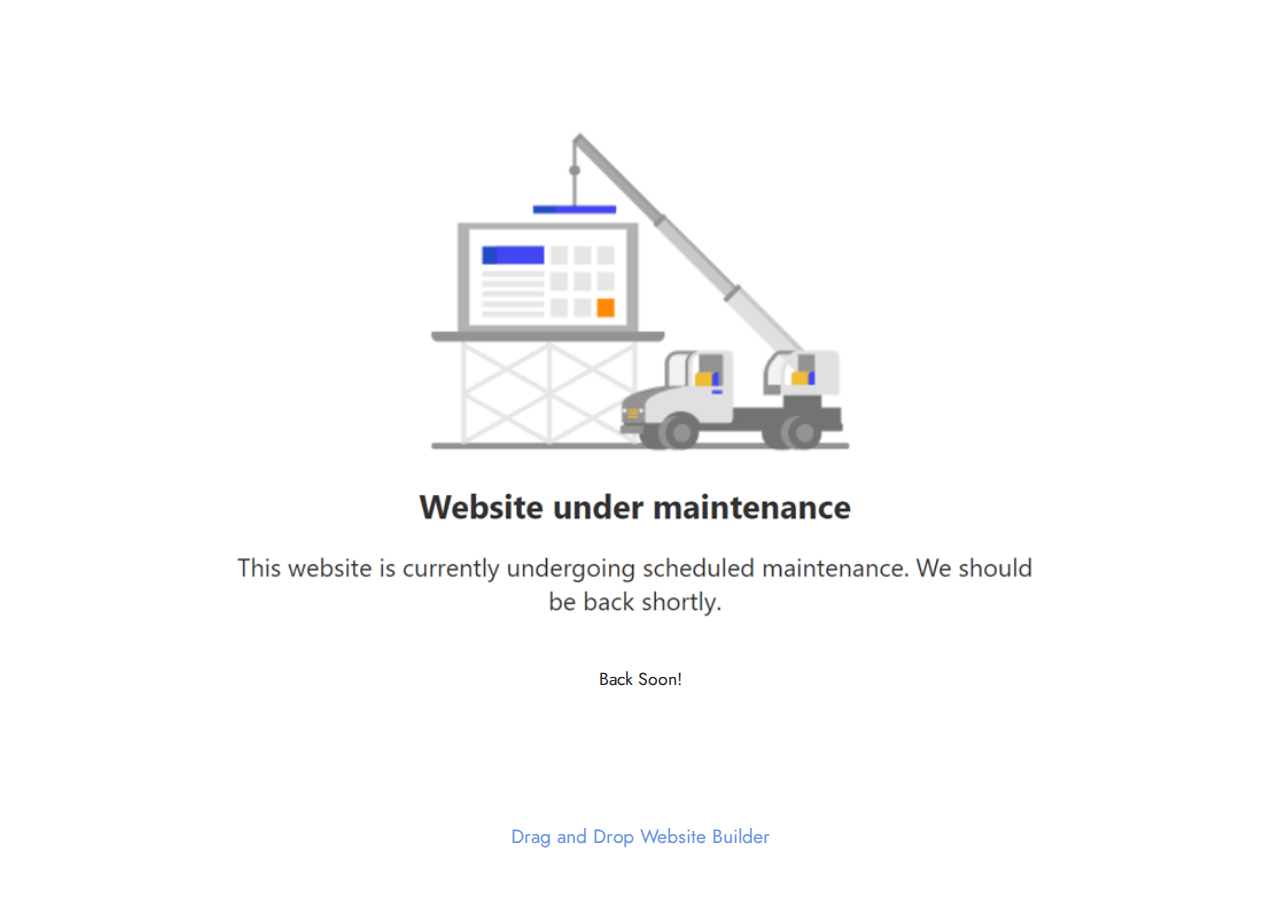
==== index.html @ bbeaf49a "Website Update 20240709" ====
<!DOCTYPE html>
<html  >
<head>
  <!-- Site made with Mobirise Website Builder v5.6.5, https://mobirise.com -->
  <meta charset="UTF-8">
  <meta http-equiv="X-UA-Compatible" content="IE=edge">
  <meta name="generator" content="Mobirise v5.6.5, mobirise.com">
  <meta name="twitter:card" content="summary_large_image"/>
  <meta name="twitter:image:src" content="">
  <meta property="og:image" content="">
  <meta name="twitter:title" content="Home">
  <meta name="viewport" content="width=device-width, initial-scale=1, minimum-scale=1">
  <link rel="shortcut icon" href="assets/images/acm-logo-square-128x128.png" type="image/x-icon">
  <meta name="description" content="">
  
  
  <title>Home</title>
  <link rel="stylesheet" href="assets/bootstrap/css/bootstrap.min.css">
  <link rel="stylesheet" href="assets/bootstrap/css/bootstrap-grid.min.css">
  <link rel="stylesheet" href="assets/bootstrap/css/bootstrap-reboot.min.css">
  <link rel="stylesheet" href="assets/theme/css/style.css">
  <link rel="preload" href="https://fonts.googleapis.com/css?family=Jost:100,200,300,400,500,600,700,800,900,100i,200i,300i,400i,500i,600i,700i,800i,900i&display=swap" as="style" onload="this.onload=null;this.rel='stylesheet'">
  <noscript><link rel="stylesheet" href="https://fonts.googleapis.com/css?family=Jost:100,200,300,400,500,600,700,800,900,100i,200i,300i,400i,500i,600i,700i,800i,900i&display=swap"></noscript>
  <link rel="preload" as="style" href="assets/mobirise/css/mbr-additional.css"><link rel="stylesheet" href="assets/mobirise/css/mbr-additional.css" type="text/css">
  
  
  
  
</head>
<body>
  
  <section data-bs-version="5.1" class="image3 cid-ui2b6jUXSv" id="image3-2q">
    

    

    <div class="container">
        <div class="row justify-content-center">
            <div class="col-12 col-lg-10">
                <div class="image-wrapper">
                    <img src="assets/images/maintenance-page-800x490.png" alt="Under Maintenance">
                    <p class="mbr-description mbr-fonts-style mt-2 align-center display-4">
                        Back Soon!</p>
                </div>
            </div>
        </div>
    </div>
</section><section class="display-7" style="padding: 0;align-items: center;justify-content: center;flex-wrap: wrap;    align-content: center;display: flex;position: relative;height: 4rem;"><a href="https://mobiri.se/" style="flex: 1 1;height: 4rem;position: absolute;width: 100%;z-index: 1;"><img alt="" style="height: 4rem;" src="[data-uri]"></a><p style="margin: 0;text-align: center;" class="display-7">&#8204;</p><a style="z-index:1" href="https://mobirise.com/drag-drop-website-builder.html">Drag and Drop Website Builder</a></section><script src="assets/bootstrap/js/bootstrap.bundle.min.js"></script>  <script src="assets/smoothscroll/smooth-scroll.js"></script>  <script src="assets/ytplayer/index.js"></script>  <script src="assets/theme/js/script.js"></script>  
  
  
</body>
</html>
---- assets/theme/css/style.css ----
@charset "UTF-8";
section {
  background-color: #ffffff;
}

body {
  font-style: normal;
  line-height: 1.5;
  font-weight: 400;
  color: #232323;
  position: relative;
}

button {
  background-color: transparent;
  border-color: transparent;
}

section,
.container,
.container-fluid {
  position: relative;
  word-wrap: break-word;
}

a.mbr-iconfont:hover {
  text-decoration: none;
}

.article .lead p,
.article .lead ul,
.article .lead ol,
.article .lead pre,
.article .lead blockquote {
  margin-bottom: 0;
}

a {
  font-style: normal;
  font-weight: 400;
  cursor: pointer;
}
a, a:hover {
  text-decoration: none;
}

.mbr-section-title {
  font-style: normal;
  line-height: 1.3;
}

.mbr-section-subtitle {
  line-height: 1.3;
}

.mbr-text {
  font-style: normal;
  line-height: 1.7;
}

h1,
h2,
h3,
h4,
h5,
h6,
.display-1,
.display-2,
.display-4,
.display-5,
.display-7,
span,
p,
a {
  line-height: 1;
  word-break: break-word;
  word-wrap: break-word;
  font-weight: 400;
}

b,
strong {
  font-weight: bold;
}

input:-webkit-autofill, input:-webkit-autofill:hover, input:-webkit-autofill:focus, input:-webkit-autofill:active {
  transition-delay: 9999s;
  -webkit-transition-property: background-color, color;
  transition-property: background-color, color;
}

textarea[type=hidden] {
  display: none;
}

section {
  background-position: 50% 50%;
  background-repeat: no-repeat;
  background-size: cover;
}
section .mbr-background-video,
section .mbr-background-video-preview {
  position: absolute;
  bottom: 0;
  left: 0;
  right: 0;
  top: 0;
}

.hidden {
  visibility: hidden;
}

.mbr-z-index20 {
  z-index: 20;
}

/*! Base colors */
.mbr-white {
  color: #ffffff;
}

.mbr-black {
  color: #111111;
}

.mbr-bg-white {
  background-color: #ffffff;
}

.mbr-bg-black {
  background-color: #000000;
}

/*! Text-aligns */
.align-left {
  text-align: left;
}

.align-center {
  text-align: center;
}

.align-right {
  text-align: right;
}

/*! Font-weight  */
.mbr-light {
  font-weight: 300;
}

.mbr-regular {
  font-weight: 400;
}

.mbr-semibold {
  font-weight: 500;
}

.mbr-bold {
  font-weight: 700;
}

/*! Media  */
.media-content {
  flex-basis: 100%;
}

.media-container-row {
  display: flex;
  flex-direction: row;
  flex-wrap: wrap;
  justify-content: center;
  align-content: center;
  align-items: start;
}
.media-container-row .media-size-item {
  width: 400px;
}

.media-container-column {
  display: flex;
  flex-direction: column;
  flex-wrap: wrap;
  justify-content: center;
  align-content: center;
  align-items: stretch;
}
.media-container-column > * {
  width: 100%;
}

@media (min-width: 992px) {
  .media-container-row {
    flex-wrap: nowrap;
  }
}
figure {
  margin-bottom: 0;
  overflow: hidden;
}

figure[mbr-media-size] {
  transition: width 0.1s;
}

img,
iframe {
  display: block;
  width: 100%;
}

.card {
  background-color: transparent;
  border: none;
}

.card-box {
  width: 100%;
}

.card-img {
  text-align: center;
  flex-shrink: 0;
  -webkit-flex-shrink: 0;
}

.media {
  max-width: 100%;
  margin: 0 auto;
}

.mbr-figure {
  align-self: center;
}

.media-container > div {
  max-width: 100%;
}

.mbr-figure img,
.card-img img {
  width: 100%;
}

@media (max-width: 991px) {
  .media-size-item {
    width: auto !important;
  }

  .media {
    width: auto;
  }

  .mbr-figure {
    width: 100% !important;
  }
}
/*! Buttons */
.mbr-section-btn {
  margin-left: -0.6rem;
  margin-right: -0.6rem;
  font-size: 0;
}

.btn {
  font-weight: 600;
  border-width: 1px;
  font-style: normal;
  margin: 0.6rem 0.6rem;
  white-space: normal;
  transition: all 0.2s ease-in-out;
  display: inline-flex;
  align-items: center;
  justify-content: center;
  word-break: break-word;
}

.btn-sm {
  font-weight: 600;
  letter-spacing: 0px;
  transition: all 0.3s ease-in-out;
}

.btn-md {
  font-weight: 600;
  letter-spacing: 0px;
  transition: all 0.3s ease-in-out;
}

.btn-lg {
  font-weight: 600;
  letter-spacing: 0px;
  transition: all 0.3s ease-in-out;
}

.btn-form {
  margin: 0;
}
.btn-form:hover {
  cursor: pointer;
}

nav .mbr-section-btn {
  margin-left: 0rem;
  margin-right: 0rem;
}

/*! Btn icon margin */
.btn .mbr-iconfont,
.btn.btn-sm .mbr-iconfont {
  order: 1;
  cursor: pointer;
  margin-left: 0.5rem;
  vertical-align: sub;
}

.btn.btn-md .mbr-iconfont,
.btn.btn-md .mbr-iconfont {
  margin-left: 0.8rem;
}

.mbr-regular {
  font-weight: 400;
}

.mbr-semibold {
  font-weight: 500;
}

.mbr-bold {
  font-weight: 700;
}

[type=submit] {
  -webkit-appearance: none;
}

/*! Full-screen */
.mbr-fullscreen .mbr-overlay {
  min-height: 100vh;
}

.mbr-fullscreen {
  display: flex;
  display: -moz-flex;
  display: -ms-flex;
  display: -o-flex;
  align-items: center;
  min-height: 100vh;
  padding-top: 3rem;
  padding-bottom: 3rem;
}

/*! Map */
.map {
  height: 25rem;
  position: relative;
}
.map iframe {
  width: 100%;
  height: 100%;
}

/*! Scroll to top arrow */
.mbr-arrow-up {
  bottom: 25px;
  right: 90px;
  position: fixed;
  text-align: right;
  z-index: 5000;
  color: #ffffff;
  font-size: 22px;
}

.mbr-arrow-up a {
  background: rgba(0, 0, 0, 0.2);
  border-radius: 50%;
  color: #fff;
  display: inline-block;
  height: 60px;
  width: 60px;
  border: 2px solid #fff;
  outline-style: none !important;
  position: relative;
  text-decoration: none;
  transition: all 0.3s ease-in-out;
  cursor: pointer;
  text-align: center;
}
.mbr-arrow-up a:hover {
  background-color: rgba(0, 0, 0, 0.4);
}
.mbr-arrow-up a i {
  line-height: 60px;
}

.mbr-arrow-up-icon {
  display: block;
  color: #fff;
}

.mbr-arrow-up-icon::before {
  content: "›";
  display: inline-block;
  font-family: serif;
  font-size: 22px;
  line-height: 1;
  font-style: normal;
  position: relative;
  top: 6px;
  left: -4px;
  transform: rotate(-90deg);
}

/*! Arrow Down */
.mbr-arrow {
  position: absolute;
  bottom: 45px;
  left: 50%;
  width: 60px;
  height: 60px;
  cursor: pointer;
  background-color: rgba(80, 80, 80, 0.5);
  border-radius: 50%;
  transform: translateX(-50%);
}
@media (max-width: 767px) {
  .mbr-arrow {
    display: none;
  }
}
.mbr-arrow > a {
  display: inline-block;
  text-decoration: none;
  outline-style: none;
  -webkit-animation: arrowdown 1.7s ease-in-out infinite;
          animation: arrowdown 1.7s ease-in-out infinite;
  color: #ffffff;
}
.mbr-arrow > a > i {
  position: absolute;
  top: -2px;
  left: 15px;
  font-size: 2rem;
}

#scrollToTop a i::before {
  content: "";
  position: absolute;
  display: block;
  border-bottom: 2.5px solid #fff;
  border-left: 2.5px solid #fff;
  width: 27.8%;
  height: 27.8%;
  left: 50%;
  top: 51%;
  transform: translateY(-30%) translateX(-50%) rotate(135deg);
}

@keyframes arrowdown {
  0% {
    transform: translateY(0px);
  }
  50% {
    transform: translateY(-5px);
  }
  100% {
    transform: translateY(0px);
  }
}
@-webkit-keyframes arrowdown {
  0% {
    transform: translateY(0px);
  }
  50% {
    transform: translateY(-5px);
  }
  100% {
    transform: translateY(0px);
  }
}
@media (max-width: 500px) {
  .mbr-arrow-up {
    left: 0;
    right: 0;
    text-align: center;
  }
}
/*Gradients animation*/
@keyframes gradient-animation {
  from {
    background-position: 0% 100%;
    -webkit-animation-timing-function: ease-in-out;
            animation-timing-function: ease-in-out;
  }
  to {
    background-position: 100% 0%;
    -webkit-animation-timing-function: ease-in-out;
            animation-timing-function: ease-in-out;
  }
}
@-webkit-keyframes gradient-animation {
  from {
    background-position: 0% 100%;
    -webkit-animation-timing-function: ease-in-out;
            animation-timing-function: ease-in-out;
  }
  to {
    background-position: 100% 0%;
    -webkit-animation-timing-function: ease-in-out;
            animation-timing-function: ease-in-out;
  }
}
.bg-gradient {
  background-size: 200% 200%;
  animation: gradient-animation 5s infinite alternate;
  -webkit-animation: gradient-animation 5s infinite alternate;
}

.menu .navbar-brand {
  display: -webkit-flex;
}
.menu .navbar-brand span {
  display: flex;
  display: -webkit-flex;
}
.menu .navbar-brand .navbar-caption-wrap {
  display: -webkit-flex;
}
.menu .navbar-brand .navbar-logo img {
  display: -webkit-flex;
  width: auto;
}
@media (min-width: 768px) and (max-width: 991px) {
  .menu .navbar-toggleable-sm .navbar-nav {
    display: -ms-flexbox;
  }
}
@media (max-width: 991px) {
  .menu .navbar-collapse {
    max-height: 93.5vh;
  }
  .menu .navbar-collapse.show {
    overflow: auto;
  }
}
@media (min-width: 992px) {
  .menu .navbar-nav.nav-dropdown {
    display: -webkit-flex;
  }
  .menu .navbar-toggleable-sm .navbar-collapse {
    display: -webkit-flex !important;
  }
  .menu .collapsed .navbar-collapse {
    max-height: 93.5vh;
  }
  .menu .collapsed .navbar-collapse.show {
    overflow: auto;
  }
}
@media (max-width: 767px) {
  .menu .navbar-collapse {
    max-height: 80vh;
  }
}

.nav-link .mbr-iconfont {
  margin-right: 0.5rem;
}

.navbar {
  display: -webkit-flex;
  -webkit-flex-wrap: wrap;
  -webkit-align-items: center;
  -webkit-justify-content: space-between;
}

.navbar-collapse {
  -webkit-flex-basis: 100%;
  -webkit-flex-grow: 1;
  -webkit-align-items: center;
}

.nav-dropdown .link {
  padding: 0.667em 1.667em !important;
  margin: 0 !important;
}

.nav {
  display: -webkit-flex;
  -webkit-flex-wrap: wrap;
}

.row {
  display: -webkit-flex;
  -webkit-flex-wrap: wrap;
}

.justify-content-center {
  -webkit-justify-content: center;
}

.form-inline {
  display: -webkit-flex;
}

.card-wrapper {
  -webkit-flex: 1;
}

.carousel-control {
  z-index: 10;
  display: -webkit-flex;
}

.carousel-controls {
  display: -webkit-flex;
}

.media {
  display: -webkit-flex;
}

.form-group:focus {
  outline: none;
}

.jq-selectbox__select {
  padding: 7px 0;
  position: relative;
}

.jq-selectbox__dropdown {
  overflow: hidden;
  border-radius: 10px;
  position: absolute;
  top: 100%;
  left: 0 !important;
  width: 100% !important;
}

.jq-selectbox__trigger-arrow {
  right: 0;
  transform: translateY(-50%);
}

.jq-selectbox li {
  padding: 1.07em 0.5em;
}

input[type=range] {
  padding-left: 0 !important;
  padding-right: 0 !important;
}

.modal-dialog,
.modal-content {
  height: 100%;
}

.modal-dialog .carousel-inner {
  height: calc(100vh - 1.75rem);
}
@media (max-width: 575px) {
  .modal-dialog .carousel-inner {
    height: calc(100vh - 1rem);
  }
}

.carousel-item {
  text-align: center;
}

.carousel-item img {
  margin: auto;
}

.navbar-toggler {
  align-self: flex-start;
  padding: 0.25rem 0.75rem;
  font-size: 1.25rem;
  line-height: 1;
  background: transparent;
  border: 1px solid transparent;
  border-radius: 0.25rem;
}

.navbar-toggler:focus,
.navbar-toggler:hover {
  text-decoration: none;
  box-shadow: none;
}

.navbar-toggler-icon {
  display: inline-block;
  width: 1.5em;
  height: 1.5em;
  vertical-align: middle;
  content: "";
  background: no-repeat center center;
  background-size: 100% 100%;
}

.navbar-toggler-left {
  position: absolute;
  left: 1rem;
}

.navbar-toggler-right {
  position: absolute;
  right: 1rem;
}

.card-img {
  width: auto;
}

.menu .navbar.collapsed:not(.beta-menu) {
  flex-direction: column;
}

.carousel-item.active,
.carousel-item-next,
.carousel-item-prev {
  display: flex;
}

.note-air-layout .dropup .dropdown-menu,
.note-air-layout .navbar-fixed-bottom .dropdown .dropdown-menu {
  bottom: initial !important;
}

html,
body {
  height: auto;
  min-height: 100vh;
}

.dropup .dropdown-toggle::after {
  display: none;
}

.form-asterisk {
  font-family: initial;
  position: absolute;
  top: -2px;
  font-weight: normal;
}

.form-control-label {
  position: relative;
  cursor: pointer;
  margin-bottom: 0.357em;
  padding: 0;
}

.alert {
  color: #ffffff;
  border-radius: 0;
  border: 0;
  font-size: 1.1rem;
  line-height: 1.5;
  margin-bottom: 1.875rem;
  padding: 1.25rem;
  position: relative;
  text-align: center;
}
.alert.alert-form::after {
  background-color: inherit;
  bottom: -7px;
  content: "";
  display: block;
  height: 14px;
  left: 50%;
  margin-left: -7px;
  position: absolute;
  transform: rotate(45deg);
  width: 14px;
}

.form-control {
  background-color: #ffffff;
  background-clip: border-box;
  color: #232323;
  line-height: 1rem !important;
  height: auto;
  padding: 0.6rem 1.2rem;
  transition: border-color 0.25s ease 0s;
  border: 1px solid transparent !important;
  border-radius: 4px;
  box-shadow: rgba(0, 0, 0, 0.07) 0px 1px 1px 0px, rgba(0, 0, 0, 0.07) 0px 1px 3px 0px, rgba(0, 0, 0, 0.03) 0px 0px 0px 1px;
}
.form-active .form-control:invalid {
  border-color: red;
}

form .row {
  margin-left: -0.6rem;
  margin-right: -0.6rem;
}
form .row [class*=col] {
  padding-left: 0.6rem;
  padding-right: 0.6rem;
}

form .mbr-section-btn {
  margin: 0;
  padding-left: 0.6rem;
  padding-right: 0.6rem;
}

form .btn {
  display: flex;
  padding: 0.6rem 1.2rem;
  margin: 0;
}

form .form-check-input {
  margin-top: 0.5;
}

textarea.form-control {
  line-height: 1.5rem !important;
}

.form-group {
  margin-bottom: 1.2rem;
}

.form-control,
form .btn {
  min-height: 48px;
}

.gdpr-block label span.textGDPR input[name=gdpr] {
  top: 7px;
}

.form-control:focus {
  box-shadow: none;
}

:focus {
  outline: none;
}

.mbr-overlay {
  background-color: #000;
  bottom: 0;
  left: 0;
  opacity: 0.5;
  position: absolute;
  right: 0;
  top: 0;
  z-index: 0;
  pointer-events: none;
}

blockquote {
  font-style: italic;
  padding: 3rem;
  font-size: 1.09rem;
  position: relative;
  border-left: 3px solid;
}

ul,
ol,
pre,
blockquote {
  margin-bottom: 2.3125rem;
}

.mt-4 {
  margin-top: 2rem !important;
}

.mb-4 {
  margin-bottom: 2rem !important;
}

@media (min-width: 992px) {
  .container {
    padding-left: 16px;
    padding-right: 16px;
  }

  .row {
    margin-left: -16px;
    margin-right: -16px;
  }
  .row > [class*=col] {
    padding-left: 16px;
    padding-right: 16px;
  }
}
@media (min-width: 768px) {
  .container-fluid {
    padding-left: 32px;
    padding-right: 32px;
  }
}
@media (min-width: 768px) and (max-width: 991px) {
  .mbr-container {
    padding-left: 32px;
    padding-right: 32px;
  }
}
@media (max-width: 767px) {
  .mbr-container {
    padding-left: 16px;
    padding-right: 16px;
  }
}
.card-wrapper,
.item-wrapper {
  overflow: hidden;
}

.app-video-wrapper > img {
  opacity: 1;
}

.item {
  position: relative;
}

.dropdown-menu .dropdown-menu {
  left: 100%;
}

.dropdown-item + .dropdown-menu {
  display: none;
}

.dropdown-item:hover + .dropdown-menu,
.dropdown-menu:hover {
  display: block;
}

@media (min-aspect-ratio: 16/9) {
  .mbr-video-foreground {
    height: 300% !important;
    top: -100% !important;
  }
}
@media (max-aspect-ratio: 16/9) {
  .mbr-video-foreground {
    width: 300% !important;
    left: -100% !important;
  }
}.engine {
	position: absolute;
	text-indent: -2400px;
	text-align: center;
	padding: 0;
	top: 0;
	left: -2400px;
}
---- assets/mobirise/css/mbr-additional.css ----
.btn {
  border-width: 2px;
}
body {
  font-family: Jost;
}
.display-1 {
  font-family: 'Jost', sans-serif;
  font-size: 4.6rem;
  line-height: 1.1;
}
.display-1 > .mbr-iconfont {
  font-size: 5.75rem;
}
.display-2 {
  font-family: 'Jost', sans-serif;
  font-size: 3rem;
  line-height: 1.1;
}
.display-2 > .mbr-iconfont {
  font-size: 3.75rem;
}
.display-4 {
  font-family: 'Jost', sans-serif;
  font-size: 1.1rem;
  line-height: 1.5;
}
.display-4 > .mbr-iconfont {
  font-size: 1.375rem;
}
.display-5 {
  font-family: 'Jost', sans-serif;
  font-size: 2.2rem;
  line-height: 1.5;
}
.display-5 > .mbr-iconfont {
  font-size: 2.75rem;
}
.display-7 {
  font-family: 'Jost', sans-serif;
  font-size: 1.2rem;
  line-height: 1.5;
}
.display-7 > .mbr-iconfont {
  font-size: 1.5rem;
}
/* ---- Fluid typography for mobile devices ---- */
/* 1.4 - font scale ratio ( bootstrap == 1.42857 ) */
/* 100vw - current viewport width */
/* (48 - 20)  48 == 48rem == 768px, 20 == 20rem == 320px(minimal supported viewport) */
/* 0.65 - min scale variable, may vary */
@media (max-width: 992px) {
  .display-1 {
    font-size: 3.68rem;
  }
}
@media (max-width: 768px) {
  .display-1 {
    font-size: 3.22rem;
    font-size: calc( 2.26rem + (4.6 - 2.26) * ((100vw - 20rem) / (48 - 20)));
    line-height: calc( 1.1 * (2.26rem + (4.6 - 2.26) * ((100vw - 20rem) / (48 - 20))));
  }
  .display-2 {
    font-size: 2.4rem;
    font-size: calc( 1.7rem + (3 - 1.7) * ((100vw - 20rem) / (48 - 20)));
    line-height: calc( 1.3 * (1.7rem + (3 - 1.7) * ((100vw - 20rem) / (48 - 20))));
  }
  .display-4 {
    font-size: 0.88rem;
    font-size: calc( 1.0350000000000001rem + (1.1 - 1.0350000000000001) * ((100vw - 20rem) / (48 - 20)));
    line-height: calc( 1.4 * (1.0350000000000001rem + (1.1 - 1.0350000000000001) * ((100vw - 20rem) / (48 - 20))));
  }
  .display-5 {
    font-size: 1.76rem;
    font-size: calc( 1.42rem + (2.2 - 1.42) * ((100vw - 20rem) / (48 - 20)));
    line-height: calc( 1.4 * (1.42rem + (2.2 - 1.42) * ((100vw - 20rem) / (48 - 20))));
  }
  .display-7 {
    font-size: 0.96rem;
    font-size: calc( 1.07rem + (1.2 - 1.07) * ((100vw - 20rem) / (48 - 20)));
    line-height: calc( 1.4 * (1.07rem + (1.2 - 1.07) * ((100vw - 20rem) / (48 - 20))));
  }
}
/* Buttons */
.btn {
  padding: 0.6rem 1.2rem;
  border-radius: 4px;
}
.btn-sm {
  padding: 0.6rem 1.2rem;
  border-radius: 4px;
}
.btn-md {
  padding: 0.6rem 1.2rem;
  border-radius: 4px;
}
.btn-lg {
  padding: 1rem 2.6rem;
  border-radius: 4px;
}
.bg-primary {
  background-color: #6592e6 !important;
}
.bg-success {
  background-color: #40b0bf !important;
}
.bg-info {
  background-color: #47b5ed !important;
}
.bg-warning {
  background-color: #ffe161 !important;
}
.bg-danger {
  background-color: #ff9966 !important;
}
.btn-primary,
.btn-primary:active {
  background-color: #6592e6 !important;
  border-color: #6592e6 !important;
  color: #ffffff !important;
  box-shadow: 0 2px 2px 0 rgba(0, 0, 0, 0.2);
}
.btn-primary:hover,
.btn-primary:focus,
.btn-primary.focus,
.btn-primary.active {
  color: #ffffff !important;
  background-color: #2260d2 !important;
  border-color: #2260d2 !important;
  box-shadow: 0 2px 5px 0 rgba(0, 0, 0, 0.2);
}
.btn-primary.disabled,
.btn-primary:disabled {
  color: #ffffff !important;
  background-color: #2260d2 !important;
  border-color: #2260d2 !important;
}
.btn-secondary,
.btn-secondary:active {
  background-color: #ff6666 !important;
  border-color: #ff6666 !important;
  color: #ffffff !important;
  box-shadow: 0 2px 2px 0 rgba(0, 0, 0, 0.2);
}
.btn-secondary:hover,
.btn-secondary:focus,
.btn-secondary.focus,
.btn-secondary.active {
  color: #ffffff !important;
  background-color: #ff0f0f !important;
  border-color: #ff0f0f !important;
  box-shadow: 0 2px 5px 0 rgba(0, 0, 0, 0.2);
}
.btn-secondary.disabled,
.btn-secondary:disabled {
  color: #ffffff !important;
  background-color: #ff0f0f !important;
  border-color: #ff0f0f !important;
}
.btn-info,
.btn-info:active {
  background-color: #47b5ed !important;
  border-color: #47b5ed !important;
  color: #ffffff !important;
  box-shadow: 0 2px 2px 0 rgba(0, 0, 0, 0.2);
}
.btn-info:hover,
.btn-info:focus,
.btn-info.focus,
.btn-info.active {
  color: #ffffff !important;
  background-color: #148cca !important;
  border-color: #148cca !important;
  box-shadow: 0 2px 5px 0 rgba(0, 0, 0, 0.2);
}
.btn-info.disabled,
.btn-info:disabled {
  color: #ffffff !important;
  background-color: #148cca !important;
  border-color: #148cca !important;
}
.btn-success,
.btn-success:active {
  background-color: #40b0bf !important;
  border-color: #40b0bf !important;
  color: #ffffff !important;
  box-shadow: 0 2px 2px 0 rgba(0, 0, 0, 0.2);
}
.btn-success:hover,
.btn-success:focus,
.btn-success.focus,
.btn-success.active {
  color: #ffffff !important;
  background-color: #2a747e !important;
  border-color: #2a747e !important;
  box-shadow: 0 2px 5px 0 rgba(0, 0, 0, 0.2);
}
.btn-success.disabled,
.btn-success:disabled {
  color: #ffffff !important;
  background-color: #2a747e !important;
  border-color: #2a747e !important;
}
.btn-warning,
.btn-warning:active {
  background-color: #ffe161 !important;
  border-color: #ffe161 !important;
  color: #614f00 !important;
  box-shadow: 0 2px 2px 0 rgba(0, 0, 0, 0.2);
}
.btn-warning:hover,
.btn-warning:focus,
.btn-warning.focus,
.btn-warning.active {
  color: #0a0800 !important;
  background-color: #ffd10a !important;
  border-color: #ffd10a !important;
  box-shadow: 0 2px 5px 0 rgba(0, 0, 0, 0.2);
}
.btn-warning.disabled,
.btn-warning:disabled {
  color: #614f00 !important;
  background-color: #ffd10a !important;
  border-color: #ffd10a !important;
}
.btn-danger,
.btn-danger:active {
  background-color: #ff9966 !important;
  border-color: #ff9966 !important;
  color: #ffffff !important;
  box-shadow: 0 2px 2px 0 rgba(0, 0, 0, 0.2);
}
.btn-danger:hover,
.btn-danger:focus,
.btn-danger.focus,
.btn-danger.active {
  color: #ffffff !important;
  background-color: #ff5f0f !important;
  border-color: #ff5f0f !important;
  box-shadow: 0 2px 5px 0 rgba(0, 0, 0, 0.2);
}
.btn-danger.disabled,
.btn-danger:disabled {
  color: #ffffff !important;
  background-color: #ff5f0f !important;
  border-color: #ff5f0f !important;
}
.btn-white,
.btn-white:active {
  background-color: #fafafa !important;
  border-color: #fafafa !important;
  color: #7a7a7a !important;
  box-shadow: 0 2px 2px 0 rgba(0, 0, 0, 0.2);
}
.btn-white:hover,
.btn-white:focus,
.btn-white.focus,
.btn-white.active {
  color: #4f4f4f !important;
  background-color: #cfcfcf !important;
  border-color: #cfcfcf !important;
  box-shadow: 0 2px 5px 0 rgba(0, 0, 0, 0.2);
}
.btn-white.disabled,
.btn-white:disabled {
  color: #7a7a7a !important;
  background-color: #cfcfcf !important;
  border-color: #cfcfcf !important;
}
.btn-black,
.btn-black:active {
  background-color: #232323 !important;
  border-color: #232323 !important;
  color: #ffffff !important;
  box-shadow: 0 2px 2px 0 rgba(0, 0, 0, 0.2);
}
.btn-black:hover,
.btn-black:focus,
.btn-black.focus,
.btn-black.active {
  color: #ffffff !important;
  background-color: #000000 !important;
  border-color: #000000 !important;
  box-shadow: 0 2px 5px 0 rgba(0, 0, 0, 0.2);
}
.btn-black.disabled,
.btn-black:disabled {
  color: #ffffff !important;
  background-color: #000000 !important;
  border-color: #000000 !important;
}
.btn-primary-outline,
.btn-primary-outline:active {
  background-color: transparent !important;
  border-color: #6592e6;
  color: #6592e6;
}
.btn-primary-outline:hover,
.btn-primary-outline:focus,
.btn-primary-outline.focus,
.btn-primary-outline.active {
  color: #2260d2 !important;
  background-color: transparent!important;
  border-color: #2260d2 !important;
  box-shadow: none!important;
}
.btn-primary-outline.disabled,
.btn-primary-outline:disabled {
  color: #ffffff !important;
  background-color: #6592e6 !important;
  border-color: #6592e6 !important;
}
.btn-secondary-outline,
.btn-secondary-outline:active {
  background-color: transparent !important;
  border-color: #ff6666;
  color: #ff6666;
}
.btn-secondary-outline:hover,
.btn-secondary-outline:focus,
.btn-secondary-outline.focus,
.btn-secondary-outline.active {
  color: #ff0f0f !important;
  background-color: transparent!important;
  border-color: #ff0f0f !important;
  box-shadow: none!important;
}
.btn-secondary-outline.disabled,
.btn-secondary-outline:disabled {
  color: #ffffff !important;
  background-color: #ff6666 !important;
  border-color: #ff6666 !important;
}
.btn-info-outline,
.btn-info-outline:active {
  background-color: transparent !important;
  border-color: #47b5ed;
  color: #47b5ed;
}
.btn-info-outline:hover,
.btn-info-outline:focus,
.btn-info-outline.focus,
.btn-info-outline.active {
  color: #148cca !important;
  background-color: transparent!important;
  border-color: #148cca !important;
  box-shadow: none!important;
}
.btn-info-outline.disabled,
.btn-info-outline:disabled {
  color: #ffffff !important;
  background-color: #47b5ed !important;
  border-color: #47b5ed !important;
}
.btn-success-outline,
.btn-success-outline:active {
  background-color: transparent !important;
  border-color: #40b0bf;
  color: #40b0bf;
}
.btn-success-outline:hover,
.btn-success-outline:focus,
.btn-success-outline.focus,
.btn-success-outline.active {
  color: #2a747e !important;
  background-color: transparent!important;
  border-color: #2a747e !important;
  box-shadow: none!important;
}
.btn-success-outline.disabled,
.btn-success-outline:disabled {
  color: #ffffff !important;
  background-color: #40b0bf !important;
  border-color: #40b0bf !important;
}
.btn-warning-outline,
.btn-warning-outline:active {
  background-color: transparent !important;
  border-color: #ffe161;
  color: #ffe161;
}
.btn-warning-outline:hover,
.btn-warning-outline:focus,
.btn-warning-outline.focus,
.btn-warning-outline.active {
  color: #ffd10a !important;
  background-color: transparent!important;
  border-color: #ffd10a !important;
  box-shadow: none!important;
}
.btn-warning-outline.disabled,
.btn-warning-outline:disabled {
  color: #614f00 !important;
  background-color: #ffe161 !important;
  border-color: #ffe161 !important;
}
.btn-danger-outline,
.btn-danger-outline:active {
  background-color: transparent !important;
  border-color: #ff9966;
  color: #ff9966;
}
.btn-danger-outline:hover,
.btn-danger-outline:focus,
.btn-danger-outline.focus,
.btn-danger-outline.active {
  color: #ff5f0f !important;
  background-color: transparent!important;
  border-color: #ff5f0f !important;
  box-shadow: none!important;
}
.btn-danger-outline.disabled,
.btn-danger-outline:disabled {
  color: #ffffff !important;
  background-color: #ff9966 !important;
  border-color: #ff9966 !important;
}
.btn-black-outline,
.btn-black-outline:active {
  background-color: transparent !important;
  border-color: #232323;
  color: #232323;
}
.btn-black-outline:hover,
.btn-black-outline:focus,
.btn-black-outline.focus,
.btn-black-outline.active {
  color: #000000 !important;
  background-color: transparent!important;
  border-color: #000000 !important;
  box-shadow: none!important;
}
.btn-black-outline.disabled,
.btn-black-outline:disabled {
  color: #ffffff !important;
  background-color: #232323 !important;
  border-color: #232323 !important;
}
.btn-white-outline,
.btn-white-outline:active {
  background-color: transparent !important;
  border-color: #fafafa;
  color: #fafafa;
}
.btn-white-outline:hover,
.btn-white-outline:focus,
.btn-white-outline.focus,
.btn-white-outline.active {
  color: #cfcfcf !important;
  background-color: transparent!important;
  border-color: #cfcfcf !important;
  box-shadow: none!important;
}
.btn-white-outline.disabled,
.btn-white-outline:disabled {
  color: #7a7a7a !important;
  background-color: #fafafa !important;
  border-color: #fafafa !important;
}
.text-primary {
  color: #6592e6 !important;
}
.text-secondary {
  color: #ff6666 !important;
}
.text-success {
  color: #40b0bf !important;
}
.text-info {
  color: #47b5ed !important;
}
.text-warning {
  color: #ffe161 !important;
}
.text-danger {
  color: #ff9966 !important;
}
.text-white {
  color: #fafafa !important;
}
.text-black {
  color: #232323 !important;
}
a.text-primary:hover,
a.text-primary:focus,
a.text-primary.active {
  color: #205ac5 !important;
}
a.text-secondary:hover,
a.text-secondary:focus,
a.text-secondary.active {
  color: #ff0000 !important;
}
a.text-success:hover,
a.text-success:focus,
a.text-success.active {
  color: #266a73 !important;
}
a.text-info:hover,
a.text-info:focus,
a.text-info.active {
  color: #1283bc !important;
}
a.text-warning:hover,
a.text-warning:focus,
a.text-warning.active {
  color: #facb00 !important;
}
a.text-danger:hover,
a.text-danger:focus,
a.text-danger.active {
  color: #ff5500 !important;
}
a.text-white:hover,
a.text-white:focus,
a.text-white.active {
  color: #c7c7c7 !important;
}
a.text-black:hover,
a.text-black:focus,
a.text-black.active {
  color: #000000 !important;
}
a[class*="text-"]:not(.nav-link):not(.dropdown-item):not([role]):not(.navbar-caption) {
  position: relative;
  background-image: transparent;
  background-size: 10000px 2px;
  background-repeat: no-repeat;
  background-position: 0px 1.2em;
  background-position: -10000px 1.2em;
}
a[class*="text-"]:not(.nav-link):not(.dropdown-item):not([role]):not(.navbar-caption):hover {
  transition: background-position 2s ease-in-out;
  background-image: linear-gradient(currentColor 50%, currentColor 50%);
  background-position: 0px 1.2em;
}
.nav-tabs .nav-link.active {
  color: #6592e6;
}
.nav-tabs .nav-link:not(.active) {
  color: #232323;
}
.alert-success {
  background-color: #70c770;
}
.alert-info {
  background-color: #47b5ed;
}
.alert-warning {
  background-color: #ffe161;
}
.alert-danger {
  background-color: #ff9966;
}
.mbr-section-btn a.btn:not(.btn-form) {
  border-radius: 100px;
}
.mbr-gallery-filter li a {
  border-radius: 100px !important;
}
.mbr-gallery-filter li.active .btn {
  background-color: #6592e6;
  border-color: #6592e6;
  color: #ffffff;
}
.mbr-gallery-filter li.active .btn:focus {
  box-shadow: none;
}
.nav-tabs .nav-link {
  border-radius: 100px !important;
}
a,
a:hover {
  color: #6592e6;
}
.mbr-plan-header.bg-primary .mbr-plan-subtitle,
.mbr-plan-header.bg-primary .mbr-plan-price-desc {
  color: #ffffff;
}
.mbr-plan-header.bg-success .mbr-plan-subtitle,
.mbr-plan-header.bg-success .mbr-plan-price-desc {
  color: #a0d8df;
}
.mbr-plan-header.bg-info .mbr-plan-subtitle,
.mbr-plan-header.bg-info .mbr-plan-price-desc {
  color: #ffffff;
}
.mbr-plan-header.bg-warning .mbr-plan-subtitle,
.mbr-plan-header.bg-warning .mbr-plan-price-desc {
  color: #ffffff;
}
.mbr-plan-header.bg-danger .mbr-plan-subtitle,
.mbr-plan-header.bg-danger .mbr-plan-price-desc {
  color: #ffffff;
}
/* Scroll to top button*/
.scrollToTop_wraper {
  display: none;
}
.form-control {
  font-family: 'Jost', sans-serif;
  font-size: 1.1rem;
  line-height: 1.5;
  font-weight: 400;
}
.form-control > .mbr-iconfont {
  font-size: 1.375rem;
}
.form-control:hover,
.form-control:focus {
  box-shadow: rgba(0, 0, 0, 0.07) 0px 1px 1px 0px, rgba(0, 0, 0, 0.07) 0px 1px 3px 0px, rgba(0, 0, 0, 0.03) 0px 0px 0px 1px;
  border-color: #6592e6 !important;
}
.form-control:-webkit-input-placeholder {
  font-family: 'Jost', sans-serif;
  font-size: 1.1rem;
  line-height: 1.5;
  font-weight: 400;
}
.form-control:-webkit-input-placeholder > .mbr-iconfont {
  font-size: 1.375rem;
}
blockquote {
  border-color: #6592e6;
}
/* Forms */
.mbr-form .input-group-btn a.btn {
  border-radius: 100px !important;
}
.mbr-form .input-group-btn a.btn:hover {
  box-shadow: 0 10px 40px 0 rgba(0, 0, 0, 0.2);
}
.mbr-form .input-group-btn button[type="submit"] {
  border-radius: 100px !important;
  padding: 1rem 3rem;
}
.mbr-form .input-group-btn button[type="submit"]:hover {
  box-shadow: 0 10px 40px 0 rgba(0, 0, 0, 0.2);
}
.jq-selectbox li:hover,
.jq-selectbox li.selected {
  background-color: #6592e6;
  color: #ffffff;
}
.jq-number__spin {
  transition: 0.25s ease;
}
.jq-number__spin:hover {
  border-color: #6592e6;
}
.jq-selectbox .jq-selectbox__trigger-arrow,
.jq-number__spin.minus:after,
.jq-number__spin.plus:after {
  transition: 0.4s;
  border-top-color: #353535;
  border-bottom-color: #353535;
}
.jq-selectbox:hover .jq-selectbox__trigger-arrow,
.jq-number__spin.minus:hover:after,
.jq-number__spin.plus:hover:after {
  border-top-color: #6592e6;
  border-bottom-color: #6592e6;
}
.xdsoft_datetimepicker .xdsoft_calendar td.xdsoft_default,
.xdsoft_datetimepicker .xdsoft_calendar td.xdsoft_current,
.xdsoft_datetimepicker .xdsoft_timepicker .xdsoft_time_box > div > div.xdsoft_current {
  color: #ffffff !important;
  background-color: #6592e6 !important;
  box-shadow: none !important;
}
.xdsoft_datetimepicker .xdsoft_calendar td:hover,
.xdsoft_datetimepicker .xdsoft_timepicker .xdsoft_time_box > div > div:hover {
  color: #000000 !important;
  background: #ff6666 !important;
  box-shadow: none !important;
}
.lazy-bg {
  background-image: none !important;
}
.lazy-placeholder:not(section),
.lazy-none {
  display: block;
  position: relative;
  padding-bottom: 56.25%;
  width: 100%;
  height: auto;
}
iframe.lazy-placeholder,
.lazy-placeholder:after {
  content: '';
  position: absolute;
  width: 200px;
  height: 200px;
  background: transparent no-repeat center;
  background-size: contain;
  top: 50%;
  left: 50%;
  transform: translateX(-50%) translateY(-50%);
  background-image: url("data:image/svg+xml;charset=UTF-8,%3csvg width='32' height='32' viewBox='0 0 64 64' xmlns='http://www.w3.org/2000/svg' stroke='%236592e6' %3e%3cg fill='none' fill-rule='evenodd'%3e%3cg transform='translate(16 16)' stroke-width='2'%3e%3ccircle stroke-opacity='.5' cx='16' cy='16' r='16'/%3e%3cpath d='M32 16c0-9.94-8.06-16-16-16'%3e%3canimateTransform attributeName='transform' type='rotate' from='0 16 16' to='360 16 16' dur='1s' repeatCount='indefinite'/%3e%3c/path%3e%3c/g%3e%3c/g%3e%3c/svg%3e");
}
section.lazy-placeholder:after {
  opacity: 0.5;
}
body {
  overflow-x: hidden;
}
a {
  transition: color 0.6s;
}
.cid-ui2b6jUXSv {
  padding-top: 6rem;
  padding-bottom: 6rem;
  background-color: #ffffff;
}
@media (max-width: 991px) {
  .cid-ui2b6jUXSv .image-wrapper {
    margin-bottom: 1rem;
  }
}
.cid-ui2b6jUXSv .row {
  flex-direction: row-reverse;
}
.cid-ui2b6jUXSv img {
  width: 100%;
}
---- assets/mobirise/css/mbr-additional.css ----
.btn {
  border-width: 2px;
}
body {
  font-family: Jost;
}
.display-1 {
  font-family: 'Jost', sans-serif;
  font-size: 4.6rem;
  line-height: 1.1;
}
.display-1 > .mbr-iconfont {
  font-size: 5.75rem;
}
.display-2 {
  font-family: 'Jost', sans-serif;
  font-size: 3rem;
  line-height: 1.1;
}
.display-2 > .mbr-iconfont {
  font-size: 3.75rem;
}
.display-4 {
  font-family: 'Jost', sans-serif;
  font-size: 1.1rem;
  line-height: 1.5;
}
.display-4 > .mbr-iconfont {
  font-size: 1.375rem;
}
.display-5 {
  font-family: 'Jost', sans-serif;
  font-size: 2.2rem;
  line-height: 1.5;
}
.display-5 > .mbr-iconfont {
  font-size: 2.75rem;
}
.display-7 {
  font-family: 'Jost', sans-serif;
  font-size: 1.2rem;
  line-height: 1.5;
}
.display-7 > .mbr-iconfont {
  font-size: 1.5rem;
}
/* ---- Fluid typography for mobile devices ---- */
/* 1.4 - font scale ratio ( bootstrap == 1.42857 ) */
/* 100vw - current viewport width */
/* (48 - 20)  48 == 48rem == 768px, 20 == 20rem == 320px(minimal supported viewport) */
/* 0.65 - min scale variable, may vary */
@media (max-width: 992px) {
  .display-1 {
    font-size: 3.68rem;
  }
}
@media (max-width: 768px) {
  .display-1 {
    font-size: 3.22rem;
    font-size: calc( 2.26rem + (4.6 - 2.26) * ((100vw - 20rem) / (48 - 20)));
    line-height: calc( 1.1 * (2.26rem + (4.6 - 2.26) * ((100vw - 20rem) / (48 - 20))));
  }
  .display-2 {
    font-size: 2.4rem;
    font-size: calc( 1.7rem + (3 - 1.7) * ((100vw - 20rem) / (48 - 20)));
    line-height: calc( 1.3 * (1.7rem + (3 - 1.7) * ((100vw - 20rem) / (48 - 20))));
  }
  .display-4 {
    font-size: 0.88rem;
    font-size: calc( 1.0350000000000001rem + (1.1 - 1.0350000000000001) * ((100vw - 20rem) / (48 - 20)));
    line-height: calc( 1.4 * (1.0350000000000001rem + (1.1 - 1.0350000000000001) * ((100vw - 20rem) / (48 - 20))));
  }
  .display-5 {
    font-size: 1.76rem;
    font-size: calc( 1.42rem + (2.2 - 1.42) * ((100vw - 20rem) / (48 - 20)));
    line-height: calc( 1.4 * (1.42rem + (2.2 - 1.42) * ((100vw - 20rem) / (48 - 20))));
  }
  .display-7 {
    font-size: 0.96rem;
    font-size: calc( 1.07rem + (1.2 - 1.07) * ((100vw - 20rem) / (48 - 20)));
    line-height: calc( 1.4 * (1.07rem + (1.2 - 1.07) * ((100vw - 20rem) / (48 - 20))));
  }
}
/* Buttons */
.btn {
  padding: 0.6rem 1.2rem;
  border-radius: 4px;
}
.btn-sm {
  padding: 0.6rem 1.2rem;
  border-radius: 4px;
}
.btn-md {
  padding: 0.6rem 1.2rem;
  border-radius: 4px;
}
.btn-lg {
  padding: 1rem 2.6rem;
  border-radius: 4px;
}
.bg-primary {
  background-color: #6592e6 !important;
}
.bg-success {
  background-color: #40b0bf !important;
}
.bg-info {
  background-color: #47b5ed !important;
}
.bg-warning {
  background-color: #ffe161 !important;
}
.bg-danger {
  background-color: #ff9966 !important;
}
.btn-primary,
.btn-primary:active {
  background-color: #6592e6 !important;
  border-color: #6592e6 !important;
  color: #ffffff !important;
  box-shadow: 0 2px 2px 0 rgba(0, 0, 0, 0.2);
}
.btn-primary:hover,
.btn-primary:focus,
.btn-primary.focus,
.btn-primary.active {
  color: #ffffff !important;
  background-color: #2260d2 !important;
  border-color: #2260d2 !important;
  box-shadow: 0 2px 5px 0 rgba(0, 0, 0, 0.2);
}
.btn-primary.disabled,
.btn-primary:disabled {
  color: #ffffff !important;
  background-color: #2260d2 !important;
  border-color: #2260d2 !important;
}
.btn-secondary,
.btn-secondary:active {
  background-color: #ff6666 !important;
  border-color: #ff6666 !important;
  color: #ffffff !important;
  box-shadow: 0 2px 2px 0 rgba(0, 0, 0, 0.2);
}
.btn-secondary:hover,
.btn-secondary:focus,
.btn-secondary.focus,
.btn-secondary.active {
  color: #ffffff !important;
  background-color: #ff0f0f !important;
  border-color: #ff0f0f !important;
  box-shadow: 0 2px 5px 0 rgba(0, 0, 0, 0.2);
}
.btn-secondary.disabled,
.btn-secondary:disabled {
  color: #ffffff !important;
  background-color: #ff0f0f !important;
  border-color: #ff0f0f !important;
}
.btn-info,
.btn-info:active {
  background-color: #47b5ed !important;
  border-color: #47b5ed !important;
  color: #ffffff !important;
  box-shadow: 0 2px 2px 0 rgba(0, 0, 0, 0.2);
}
.btn-info:hover,
.btn-info:focus,
.btn-info.focus,
.btn-info.active {
  color: #ffffff !important;
  background-color: #148cca !important;
  border-color: #148cca !important;
  box-shadow: 0 2px 5px 0 rgba(0, 0, 0, 0.2);
}
.btn-info.disabled,
.btn-info:disabled {
  color: #ffffff !important;
  background-color: #148cca !important;
  border-color: #148cca !important;
}
.btn-success,
.btn-success:active {
  background-color: #40b0bf !important;
  border-color: #40b0bf !important;
  color: #ffffff !important;
  box-shadow: 0 2px 2px 0 rgba(0, 0, 0, 0.2);
}
.btn-success:hover,
.btn-success:focus,
.btn-success.focus,
.btn-success.active {
  color: #ffffff !important;
  background-color: #2a747e !important;
  border-color: #2a747e !important;
  box-shadow: 0 2px 5px 0 rgba(0, 0, 0, 0.2);
}
.btn-success.disabled,
.btn-success:disabled {
  color: #ffffff !important;
  background-color: #2a747e !important;
  border-color: #2a747e !important;
}
.btn-warning,
.btn-warning:active {
  background-color: #ffe161 !important;
  border-color: #ffe161 !important;
  color: #614f00 !important;
  box-shadow: 0 2px 2px 0 rgba(0, 0, 0, 0.2);
}
.btn-warning:hover,
.btn-warning:focus,
.btn-warning.focus,
.btn-warning.active {
  color: #0a0800 !important;
  background-color: #ffd10a !important;
  border-color: #ffd10a !important;
  box-shadow: 0 2px 5px 0 rgba(0, 0, 0, 0.2);
}
.btn-warning.disabled,
.btn-warning:disabled {
  color: #614f00 !important;
  background-color: #ffd10a !important;
  border-color: #ffd10a !important;
}
.btn-danger,
.btn-danger:active {
  background-color: #ff9966 !important;
  border-color: #ff9966 !important;
  color: #ffffff !important;
  box-shadow: 0 2px 2px 0 rgba(0, 0, 0, 0.2);
}
.btn-danger:hover,
.btn-danger:focus,
.btn-danger.focus,
.btn-danger.active {
  color: #ffffff !important;
  background-color: #ff5f0f !important;
  border-color: #ff5f0f !important;
  box-shadow: 0 2px 5px 0 rgba(0, 0, 0, 0.2);
}
.btn-danger.disabled,
.btn-danger:disabled {
  color: #ffffff !important;
  background-color: #ff5f0f !important;
  border-color: #ff5f0f !important;
}
.btn-white,
.btn-white:active {
  background-color: #fafafa !important;
  border-color: #fafafa !important;
  color: #7a7a7a !important;
  box-shadow: 0 2px 2px 0 rgba(0, 0, 0, 0.2);
}
.btn-white:hover,
.btn-white:focus,
.btn-white.focus,
.btn-white.active {
  color: #4f4f4f !important;
  background-color: #cfcfcf !important;
  border-color: #cfcfcf !important;
  box-shadow: 0 2px 5px 0 rgba(0, 0, 0, 0.2);
}
.btn-white.disabled,
.btn-white:disabled {
  color: #7a7a7a !important;
  background-color: #cfcfcf !important;
  border-color: #cfcfcf !important;
}
.btn-black,
.btn-black:active {
  background-color: #232323 !important;
  border-color: #232323 !important;
  color: #ffffff !important;
  box-shadow: 0 2px 2px 0 rgba(0, 0, 0, 0.2);
}
.btn-black:hover,
.btn-black:focus,
.btn-black.focus,
.btn-black.active {
  color: #ffffff !important;
  background-color: #000000 !important;
  border-color: #000000 !important;
  box-shadow: 0 2px 5px 0 rgba(0, 0, 0, 0.2);
}
.btn-black.disabled,
.btn-black:disabled {
  color: #ffffff !important;
  background-color: #000000 !important;
  border-color: #000000 !important;
}
.btn-primary-outline,
.btn-primary-outline:active {
  background-color: transparent !important;
  border-color: #6592e6;
  color: #6592e6;
}
.btn-primary-outline:hover,
.btn-primary-outline:focus,
.btn-primary-outline.focus,
.btn-primary-outline.active {
  color: #2260d2 !important;
  background-color: transparent!important;
  border-color: #2260d2 !important;
  box-shadow: none!important;
}
.btn-primary-outline.disabled,
.btn-primary-outline:disabled {
  color: #ffffff !important;
  background-color: #6592e6 !important;
  border-color: #6592e6 !important;
}
.btn-secondary-outline,
.btn-secondary-outline:active {
  background-color: transparent !important;
  border-color: #ff6666;
  color: #ff6666;
}
.btn-secondary-outline:hover,
.btn-secondary-outline:focus,
.btn-secondary-outline.focus,
.btn-secondary-outline.active {
  color: #ff0f0f !important;
  background-color: transparent!important;
  border-color: #ff0f0f !important;
  box-shadow: none!important;
}
.btn-secondary-outline.disabled,
.btn-secondary-outline:disabled {
  color: #ffffff !important;
  background-color: #ff6666 !important;
  border-color: #ff6666 !important;
}
.btn-info-outline,
.btn-info-outline:active {
  background-color: transparent !important;
  border-color: #47b5ed;
  color: #47b5ed;
}
.btn-info-outline:hover,
.btn-info-outline:focus,
.btn-info-outline.focus,
.btn-info-outline.active {
  color: #148cca !important;
  background-color: transparent!important;
  border-color: #148cca !important;
  box-shadow: none!important;
}
.btn-info-outline.disabled,
.btn-info-outline:disabled {
  color: #ffffff !important;
  background-color: #47b5ed !important;
  border-color: #47b5ed !important;
}
.btn-success-outline,
.btn-success-outline:active {
  background-color: transparent !important;
  border-color: #40b0bf;
  color: #40b0bf;
}
.btn-success-outline:hover,
.btn-success-outline:focus,
.btn-success-outline.focus,
.btn-success-outline.active {
  color: #2a747e !important;
  background-color: transparent!important;
  border-color: #2a747e !important;
  box-shadow: none!important;
}
.btn-success-outline.disabled,
.btn-success-outline:disabled {
  color: #ffffff !important;
  background-color: #40b0bf !important;
  border-color: #40b0bf !important;
}
.btn-warning-outline,
.btn-warning-outline:active {
  background-color: transparent !important;
  border-color: #ffe161;
  color: #ffe161;
}
.btn-warning-outline:hover,
.btn-warning-outline:focus,
.btn-warning-outline.focus,
.btn-warning-outline.active {
  color: #ffd10a !important;
  background-color: transparent!important;
  border-color: #ffd10a !important;
  box-shadow: none!important;
}
.btn-warning-outline.disabled,
.btn-warning-outline:disabled {
  color: #614f00 !important;
  background-color: #ffe161 !important;
  border-color: #ffe161 !important;
}
.btn-danger-outline,
.btn-danger-outline:active {
  background-color: transparent !important;
  border-color: #ff9966;
  color: #ff9966;
}
.btn-danger-outline:hover,
.btn-danger-outline:focus,
.btn-danger-outline.focus,
.btn-danger-outline.active {
  color: #ff5f0f !important;
  background-color: transparent!important;
  border-color: #ff5f0f !important;
  box-shadow: none!important;
}
.btn-danger-outline.disabled,
.btn-danger-outline:disabled {
  color: #ffffff !important;
  background-color: #ff9966 !important;
  border-color: #ff9966 !important;
}
.btn-black-outline,
.btn-black-outline:active {
  background-color: transparent !important;
  border-color: #232323;
  color: #232323;
}
.btn-black-outline:hover,
.btn-black-outline:focus,
.btn-black-outline.focus,
.btn-black-outline.active {
  color: #000000 !important;
  background-color: transparent!important;
  border-color: #000000 !important;
  box-shadow: none!important;
}
.btn-black-outline.disabled,
.btn-black-outline:disabled {
  color: #ffffff !important;
  background-color: #232323 !important;
  border-color: #232323 !important;
}
.btn-white-outline,
.btn-white-outline:active {
  background-color: transparent !important;
  border-color: #fafafa;
  color: #fafafa;
}
.btn-white-outline:hover,
.btn-white-outline:focus,
.btn-white-outline.focus,
.btn-white-outline.active {
  color: #cfcfcf !important;
  background-color: transparent!important;
  border-color: #cfcfcf !important;
  box-shadow: none!important;
}
.btn-white-outline.disabled,
.btn-white-outline:disabled {
  color: #7a7a7a !important;
  background-color: #fafafa !important;
  border-color: #fafafa !important;
}
.text-primary {
  color: #6592e6 !important;
}
.text-secondary {
  color: #ff6666 !important;
}
.text-success {
  color: #40b0bf !important;
}
.text-info {
  color: #47b5ed !important;
}
.text-warning {
  color: #ffe161 !important;
}
.text-danger {
  color: #ff9966 !important;
}
.text-white {
  color: #fafafa !important;
}
.text-black {
  color: #232323 !important;
}
a.text-primary:hover,
a.text-primary:focus,
a.text-primary.active {
  color: #205ac5 !important;
}
a.text-secondary:hover,
a.text-secondary:focus,
a.text-secondary.active {
  color: #ff0000 !important;
}
a.text-success:hover,
a.text-success:focus,
a.text-success.active {
  color: #266a73 !important;
}
a.text-info:hover,
a.text-info:focus,
a.text-info.active {
  color: #1283bc !important;
}
a.text-warning:hover,
a.text-warning:focus,
a.text-warning.active {
  color: #facb00 !important;
}
a.text-danger:hover,
a.text-danger:focus,
a.text-danger.active {
  color: #ff5500 !important;
}
a.text-white:hover,
a.text-white:focus,
a.text-white.active {
  color: #c7c7c7 !important;
}
a.text-black:hover,
a.text-black:focus,
a.text-black.active {
  color: #000000 !important;
}
a[class*="text-"]:not(.nav-link):not(.dropdown-item):not([role]):not(.navbar-caption) {
  position: relative;
  background-image: transparent;
  background-size: 10000px 2px;
  background-repeat: no-repeat;
  background-position: 0px 1.2em;
  background-position: -10000px 1.2em;
}
a[class*="text-"]:not(.nav-link):not(.dropdown-item):not([role]):not(.navbar-caption):hover {
  transition: background-position 2s ease-in-out;
  background-image: linear-gradient(currentColor 50%, currentColor 50%);
  background-position: 0px 1.2em;
}
.nav-tabs .nav-link.active {
  color: #6592e6;
}
.nav-tabs .nav-link:not(.active) {
  color: #232323;
}
.alert-success {
  background-color: #70c770;
}
.alert-info {
  background-color: #47b5ed;
}
.alert-warning {
  background-color: #ffe161;
}
.alert-danger {
  background-color: #ff9966;
}
.mbr-section-btn a.btn:not(.btn-form) {
  border-radius: 100px;
}
.mbr-gallery-filter li a {
  border-radius: 100px !important;
}
.mbr-gallery-filter li.active .btn {
  background-color: #6592e6;
  border-color: #6592e6;
  color: #ffffff;
}
.mbr-gallery-filter li.active .btn:focus {
  box-shadow: none;
}
.nav-tabs .nav-link {
  border-radius: 100px !important;
}
a,
a:hover {
  color: #6592e6;
}
.mbr-plan-header.bg-primary .mbr-plan-subtitle,
.mbr-plan-header.bg-primary .mbr-plan-price-desc {
  color: #ffffff;
}
.mbr-plan-header.bg-success .mbr-plan-subtitle,
.mbr-plan-header.bg-success .mbr-plan-price-desc {
  color: #a0d8df;
}
.mbr-plan-header.bg-info .mbr-plan-subtitle,
.mbr-plan-header.bg-info .mbr-plan-price-desc {
  color: #ffffff;
}
.mbr-plan-header.bg-warning .mbr-plan-subtitle,
.mbr-plan-header.bg-warning .mbr-plan-price-desc {
  color: #ffffff;
}
.mbr-plan-header.bg-danger .mbr-plan-subtitle,
.mbr-plan-header.bg-danger .mbr-plan-price-desc {
  color: #ffffff;
}
/* Scroll to top button*/
.scrollToTop_wraper {
  display: none;
}
.form-control {
  font-family: 'Jost', sans-serif;
  font-size: 1.1rem;
  line-height: 1.5;
  font-weight: 400;
}
.form-control > .mbr-iconfont {
  font-size: 1.375rem;
}
.form-control:hover,
.form-control:focus {
  box-shadow: rgba(0, 0, 0, 0.07) 0px 1px 1px 0px, rgba(0, 0, 0, 0.07) 0px 1px 3px 0px, rgba(0, 0, 0, 0.03) 0px 0px 0px 1px;
  border-color: #6592e6 !important;
}
.form-control:-webkit-input-placeholder {
  font-family: 'Jost', sans-serif;
  font-size: 1.1rem;
  line-height: 1.5;
  font-weight: 400;
}
.form-control:-webkit-input-placeholder > .mbr-iconfont {
  font-size: 1.375rem;
}
blockquote {
  border-color: #6592e6;
}
/* Forms */
.mbr-form .input-group-btn a.btn {
  border-radius: 100px !important;
}
.mbr-form .input-group-btn a.btn:hover {
  box-shadow: 0 10px 40px 0 rgba(0, 0, 0, 0.2);
}
.mbr-form .input-group-btn button[type="submit"] {
  border-radius: 100px !important;
  padding: 1rem 3rem;
}
.mbr-form .input-group-btn button[type="submit"]:hover {
  box-shadow: 0 10px 40px 0 rgba(0, 0, 0, 0.2);
}
.jq-selectbox li:hover,
.jq-selectbox li.selected {
  background-color: #6592e6;
  color: #ffffff;
}
.jq-number__spin {
  transition: 0.25s ease;
}
.jq-number__spin:hover {
  border-color: #6592e6;
}
.jq-selectbox .jq-selectbox__trigger-arrow,
.jq-number__spin.minus:after,
.jq-number__spin.plus:after {
  transition: 0.4s;
  border-top-color: #353535;
  border-bottom-color: #353535;
}
.jq-selectbox:hover .jq-selectbox__trigger-arrow,
.jq-number__spin.minus:hover:after,
.jq-number__spin.plus:hover:after {
  border-top-color: #6592e6;
  border-bottom-color: #6592e6;
}
.xdsoft_datetimepicker .xdsoft_calendar td.xdsoft_default,
.xdsoft_datetimepicker .xdsoft_calendar td.xdsoft_current,
.xdsoft_datetimepicker .xdsoft_timepicker .xdsoft_time_box > div > div.xdsoft_current {
  color: #ffffff !important;
  background-color: #6592e6 !important;
  box-shadow: none !important;
}
.xdsoft_datetimepicker .xdsoft_calendar td:hover,
.xdsoft_datetimepicker .xdsoft_timepicker .xdsoft_time_box > div > div:hover {
  color: #000000 !important;
  background: #ff6666 !important;
  box-shadow: none !important;
}
.lazy-bg {
  background-image: none !important;
}
.lazy-placeholder:not(section),
.lazy-none {
  display: block;
  position: relative;
  padding-bottom: 56.25%;
  width: 100%;
  height: auto;
}
iframe.lazy-placeholder,
.lazy-placeholder:after {
  content: '';
  position: absolute;
  width: 200px;
  height: 200px;
  background: transparent no-repeat center;
  background-size: contain;
  top: 50%;
  left: 50%;
  transform: translateX(-50%) translateY(-50%);
  background-image: url("data:image/svg+xml;charset=UTF-8,%3csvg width='32' height='32' viewBox='0 0 64 64' xmlns='http://www.w3.org/2000/svg' stroke='%236592e6' %3e%3cg fill='none' fill-rule='evenodd'%3e%3cg transform='translate(16 16)' stroke-width='2'%3e%3ccircle stroke-opacity='.5' cx='16' cy='16' r='16'/%3e%3cpath d='M32 16c0-9.94-8.06-16-16-16'%3e%3canimateTransform attributeName='transform' type='rotate' from='0 16 16' to='360 16 16' dur='1s' repeatCount='indefinite'/%3e%3c/path%3e%3c/g%3e%3c/g%3e%3c/svg%3e");
}
section.lazy-placeholder:after {
  opacity: 0.5;
}
body {
  overflow-x: hidden;
}
a {
  transition: color 0.6s;
}
.cid-ui2b6jUXSv {
  padding-top: 6rem;
  padding-bottom: 6rem;
  background-color: #ffffff;
}
@media (max-width: 991px) {
  .cid-ui2b6jUXSv .image-wrapper {
    margin-bottom: 1rem;
  }
}
.cid-ui2b6jUXSv .row {
  flex-direction: row-reverse;
}
.cid-ui2b6jUXSv img {
  width: 100%;
}
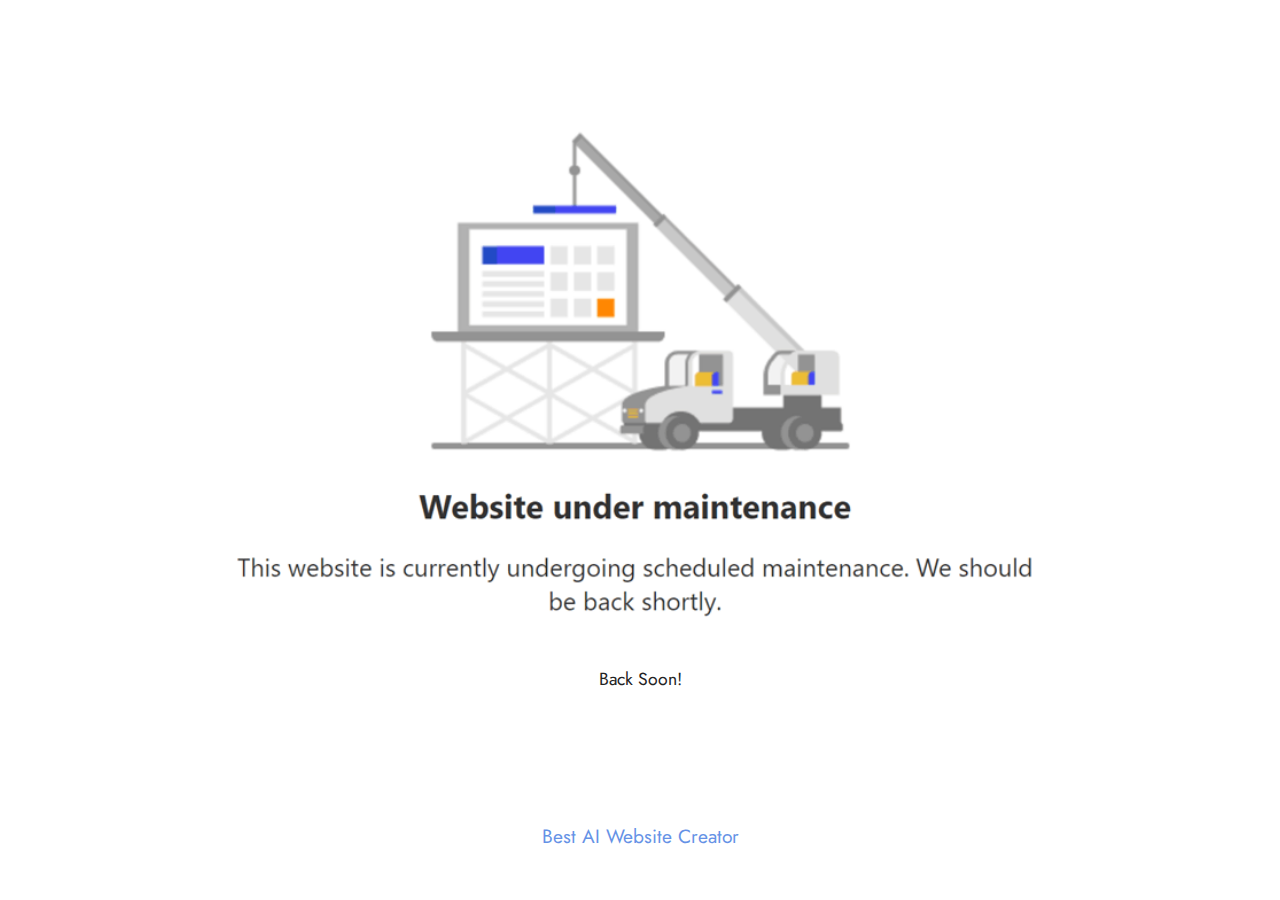
==== commit d5fdb0de: "Website Update 20240908 2" ====
--- a/index.html
+++ b/index.html
@@ -45,7 +45,7 @@
             </div>
         </div>
     </div>
-</section><section class="display-7" style="padding: 0;align-items: center;justify-content: center;flex-wrap: wrap;    align-content: center;display: flex;position: relative;height: 4rem;"><a href="https://mobiri.se/" style="flex: 1 1;height: 4rem;position: absolute;width: 100%;z-index: 1;"><img alt="" style="height: 4rem;" src="[data-uri]"></a><p style="margin: 0;text-align: center;" class="display-7">&#8204;</p><a style="z-index:1" href="https://mobirise.com/drag-drop-website-builder.html">Drag and Drop Website Builder</a></section><script src="assets/bootstrap/js/bootstrap.bundle.min.js"></script>  <script src="assets/smoothscroll/smooth-scroll.js"></script>  <script src="assets/ytplayer/index.js"></script>  <script src="assets/theme/js/script.js"></script>  
+</section><section class="display-7" style="padding: 0;align-items: center;justify-content: center;flex-wrap: wrap;    align-content: center;display: flex;position: relative;height: 4rem;"><a href="https://mobiri.se/" style="flex: 1 1;height: 4rem;position: absolute;width: 100%;z-index: 1;"><img alt="" style="height: 4rem;" src="[data-uri]"></a><p style="margin: 0;text-align: center;" class="display-7">&#8204;</p><a style="z-index:1" href="https://mobirise.com/builder/ai-website-creator.html">Best AI Website Creator</a></section><script src="assets/bootstrap/js/bootstrap.bundle.min.js"></script>  <script src="assets/smoothscroll/smooth-scroll.js"></script>  <script src="assets/ytplayer/index.js"></script>  <script src="assets/theme/js/script.js"></script>  
   
   
 </body>
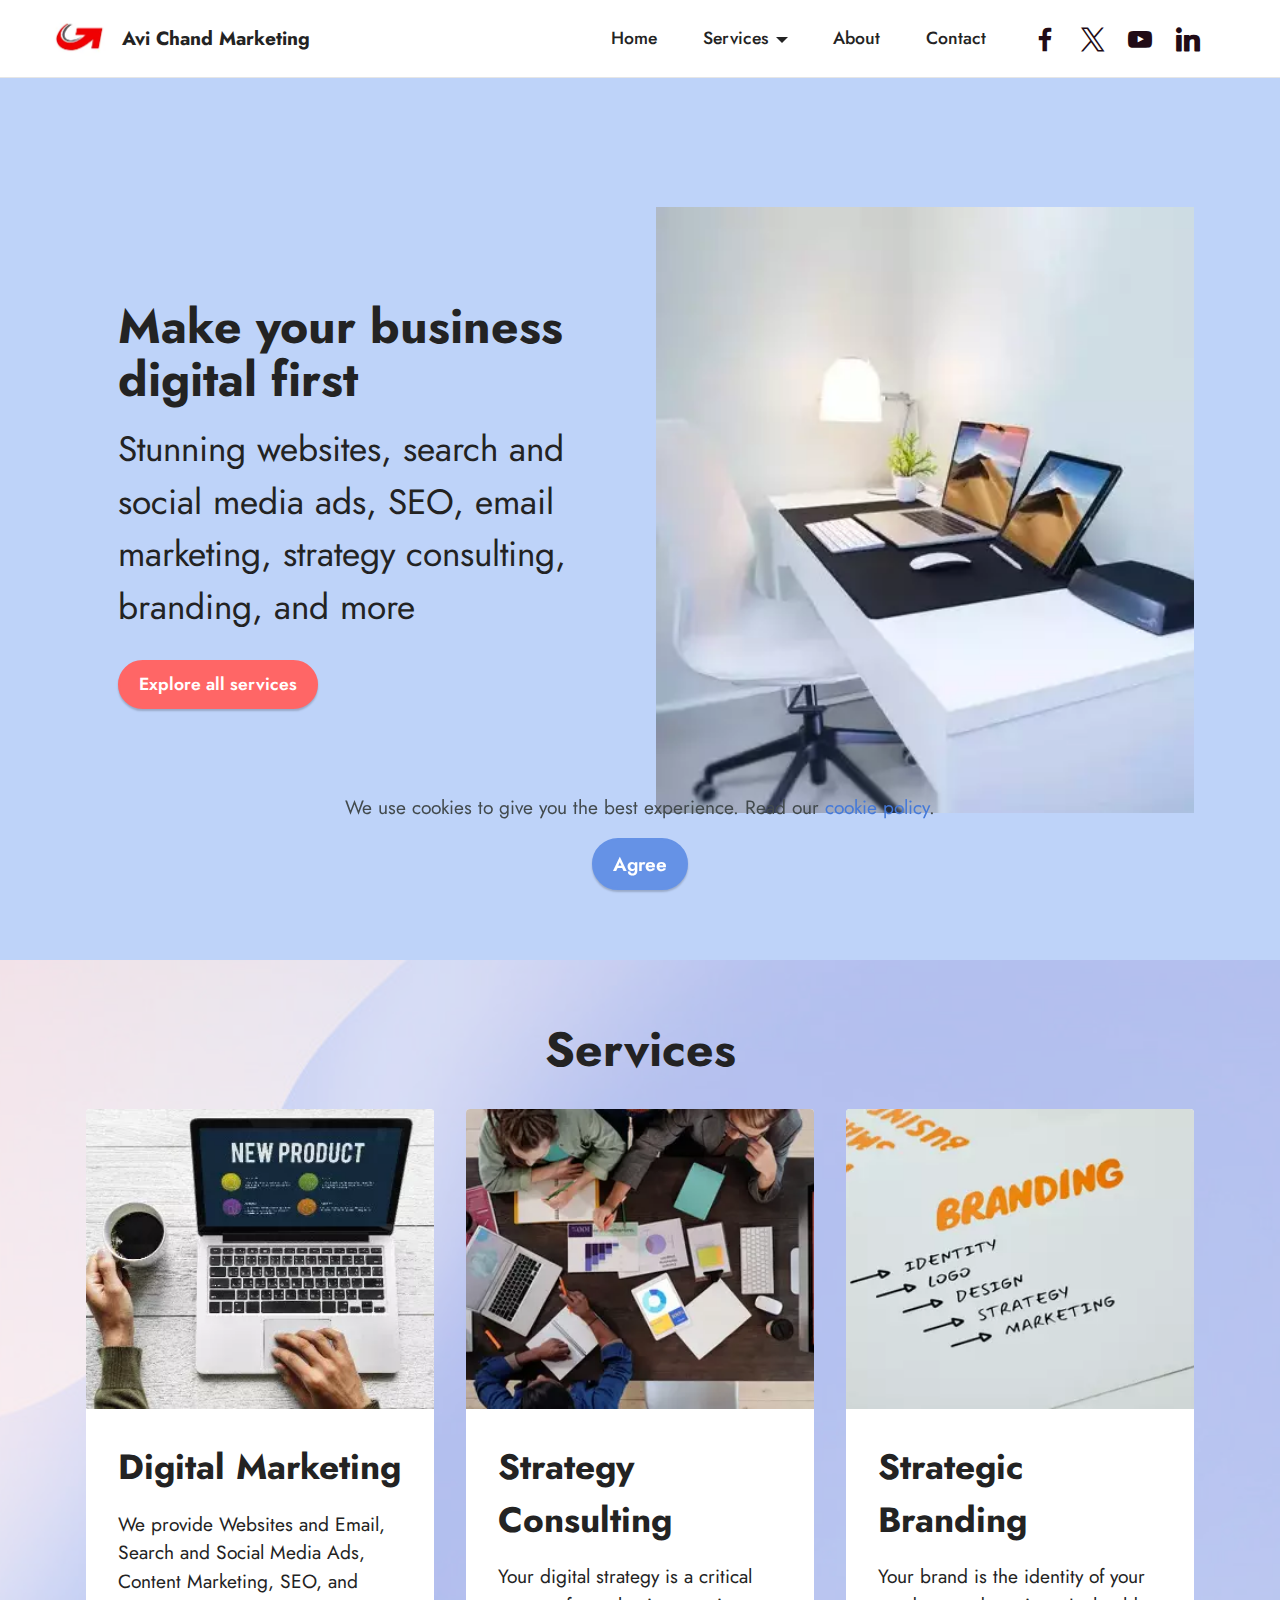
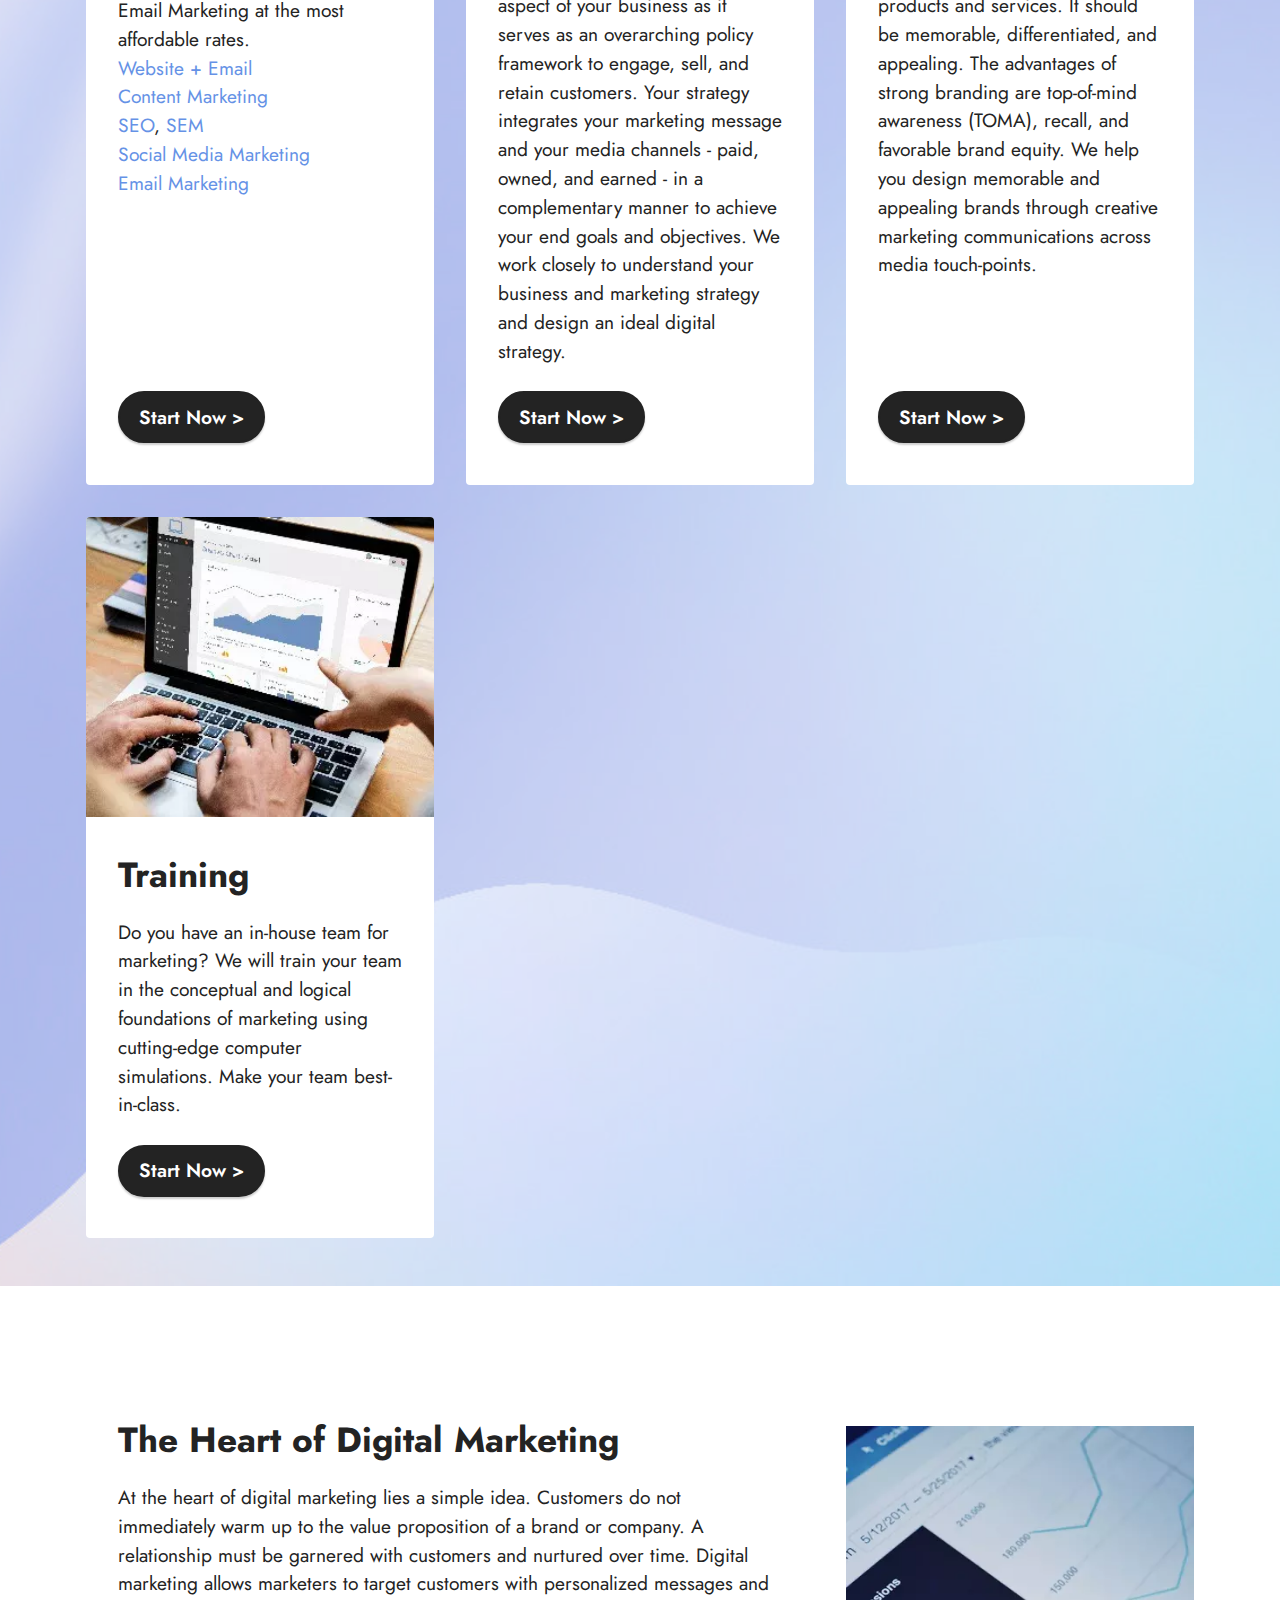
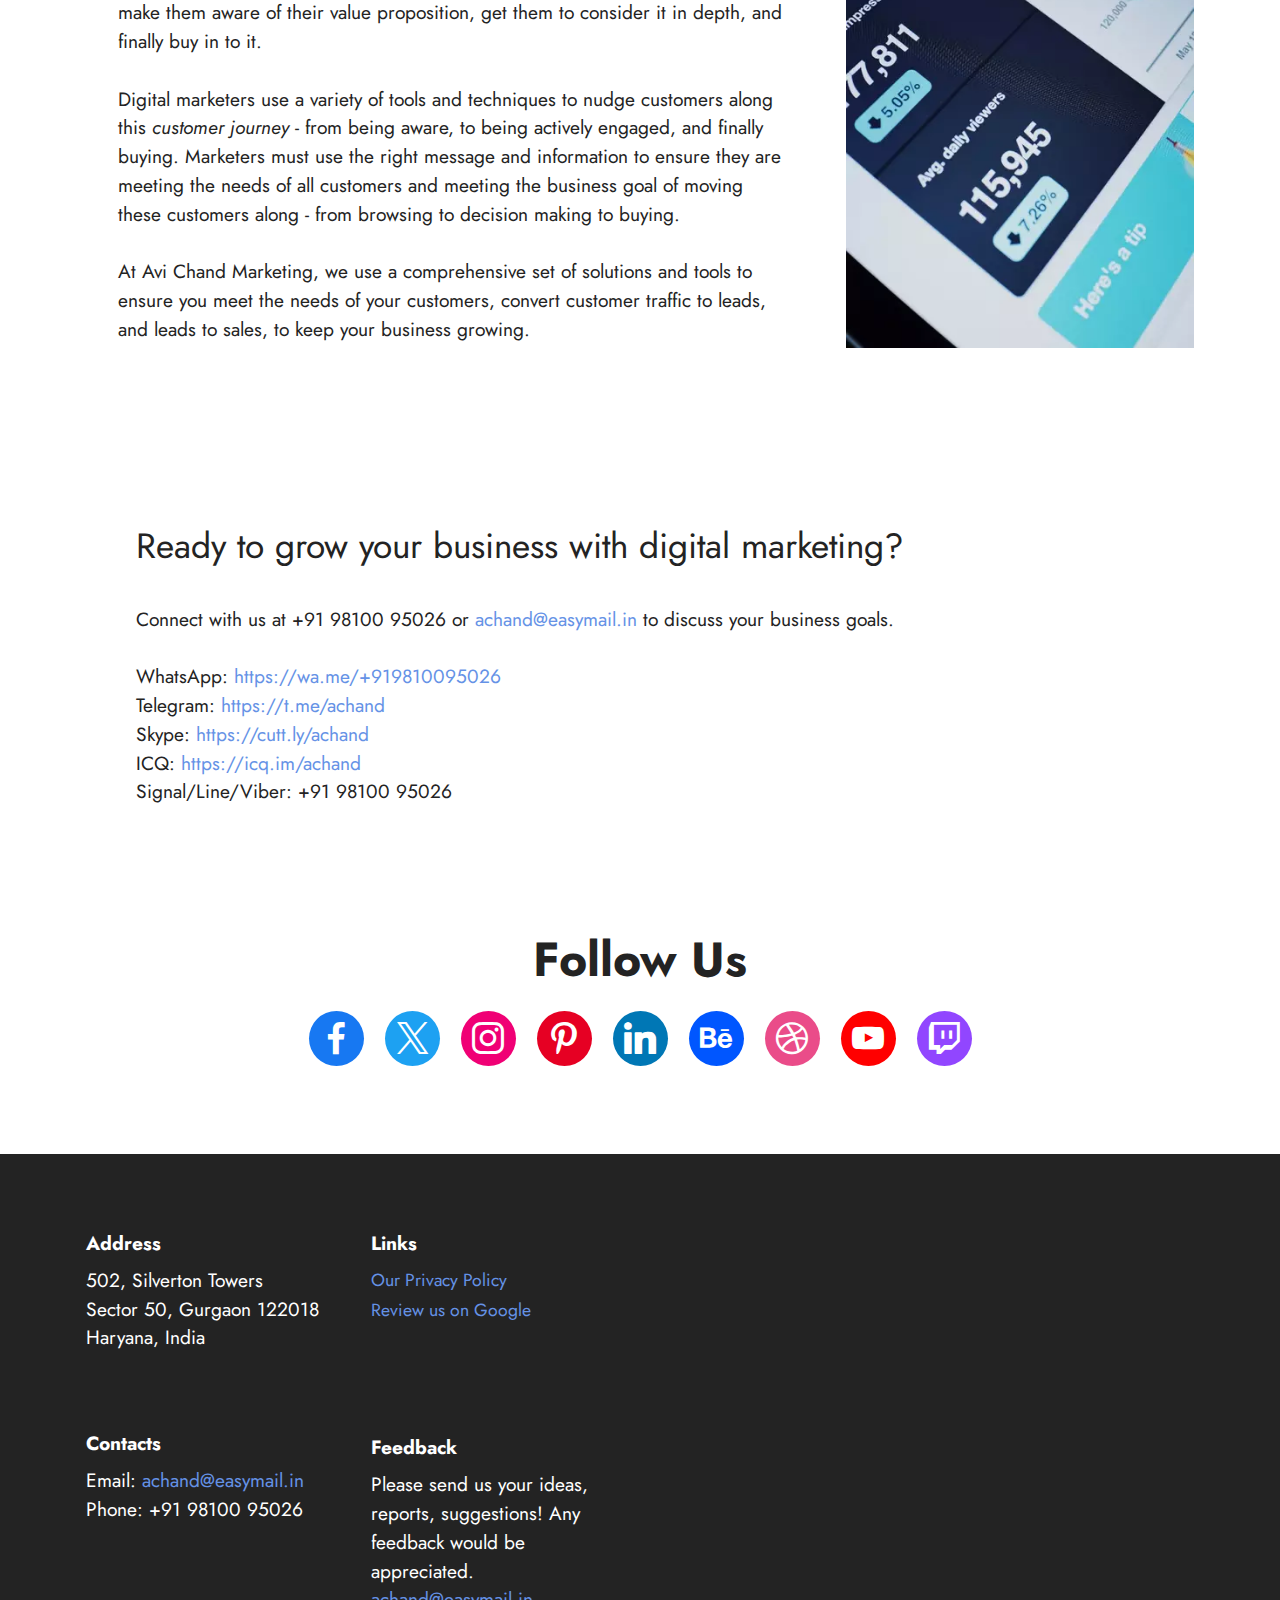
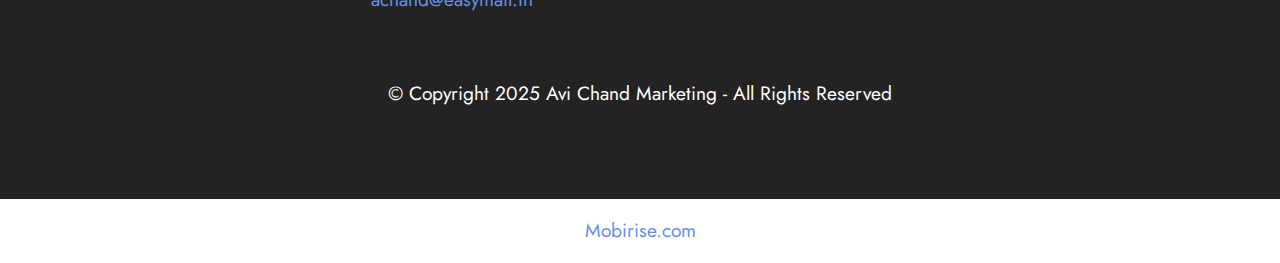
==== commit bae2e7a9: "Website Update 20250408" ====
--- a/index.html
+++ b/index.html
@@ -1,16 +1,12 @@
 <!DOCTYPE html>
 <html  >
 <head>
-  <!-- Site made with Mobirise Website Builder v5.6.5, https://mobirise.com -->
+  <!-- Site made with Mobirise Website Builder v6.0.1, https://mobirise.com -->
   <meta charset="UTF-8">
   <meta http-equiv="X-UA-Compatible" content="IE=edge">
-  <meta name="generator" content="Mobirise v5.6.5, mobirise.com">
-  <meta name="twitter:card" content="summary_large_image"/>
-  <meta name="twitter:image:src" content="">
-  <meta property="og:image" content="">
-  <meta name="twitter:title" content="Home">
+  <meta name="generator" content="Mobirise v6.0.1, mobirise.com">
   <meta name="viewport" content="width=device-width, initial-scale=1, minimum-scale=1">
-  <link rel="shortcut icon" href="assets/images/acm-logo-square-128x128.png" type="image/x-icon">
+  <link rel="shortcut icon" href="assets/images/acm-logo-square.webp" type="image/x-icon">
   <meta name="description" content="">
   
   
@@ -18,35 +14,305 @@
   <link rel="stylesheet" href="assets/bootstrap/css/bootstrap.min.css">
   <link rel="stylesheet" href="assets/bootstrap/css/bootstrap-grid.min.css">
   <link rel="stylesheet" href="assets/bootstrap/css/bootstrap-reboot.min.css">
+  <link rel="stylesheet" href="assets/dropdown/css/style.css">
+  <link rel="stylesheet" href="assets/socicon/css/styles.css">
   <link rel="stylesheet" href="assets/theme/css/style.css">
   <link rel="preload" href="https://fonts.googleapis.com/css?family=Jost:100,200,300,400,500,600,700,800,900,100i,200i,300i,400i,500i,600i,700i,800i,900i&display=swap" as="style" onload="this.onload=null;this.rel='stylesheet'">
   <noscript><link rel="stylesheet" href="https://fonts.googleapis.com/css?family=Jost:100,200,300,400,500,600,700,800,900,100i,200i,300i,400i,500i,600i,700i,800i,900i&display=swap"></noscript>
-  <link rel="preload" as="style" href="assets/mobirise/css/mbr-additional.css"><link rel="stylesheet" href="assets/mobirise/css/mbr-additional.css" type="text/css">
-  
+  <link rel="preload" as="style" href="assets/mobirise/css/mbr-additional.css?v=mNuGWy"><link rel="stylesheet" href="assets/mobirise/css/mbr-additional.css?v=mNuGWy" type="text/css">
+
   
   
   
 </head>
 <body>
   
-  <section data-bs-version="5.1" class="image3 cid-ui2b6jUXSv" id="image3-2q">
-    
-
-    
-
-    <div class="container">
+  <section data-bs-version="5.1" class="menu cid-s48OLK6784" once="menu" id="menu1-h">
+    
+    <nav class="navbar navbar-dropdown navbar-fixed-top navbar-expand-lg">
+        <div class="container-fluid">
+            <div class="navbar-brand">
+                <span class="navbar-logo">
+                    <a href="https://www.avichand.com">
+                        <img src="assets/images/acm-logo-square.webp" alt="" style="height: 3.8rem;">
+                    </a>
+                </span>
+                <span class="navbar-caption-wrap"><a class="navbar-caption text-black text-primary display-7" href="index.html">Avi Chand Marketing<br></a></span>
+            </div>
+            <button class="navbar-toggler" type="button" data-toggle="collapse" data-bs-toggle="collapse" data-target="#navbarSupportedContent" data-bs-target="#navbarSupportedContent" aria-controls="navbarNavAltMarkup" aria-expanded="false" aria-label="Toggle navigation">
+                <div class="hamburger">
+                    <span></span>
+                    <span></span>
+                    <span></span>
+                    <span></span>
+                </div>
+            </button>
+            <div class="collapse navbar-collapse" id="navbarSupportedContent">
+                <ul class="navbar-nav nav-dropdown nav-right" data-app-modern-menu="true"><li class="nav-item"><a class="nav-link link text-black text-primary display-4" href="index.html">Home</a></li><li class="nav-item dropdown"><a class="nav-link link text-black text-primary dropdown-toggle display-4" href="services.html" aria-expanded="true" data-toggle="dropdown-submenu" data-bs-toggle="dropdown" data-bs-auto-close="outside">Services</a><div class="dropdown-menu" aria-labelledby="dropdown-995"><a class="text-black text-primary dropdown-item display-4" href="services.html">All Services</a><a class="text-black text-primary show dropdown-item display-4" href="consulting.html">Consulting</a><a class="text-black text-primary show dropdown-item display-4" href="branding.html">Branding</a><a class="text-black text-primary show dropdown-item display-4" href="training.html">Training</a><a class="text-black text-primary show dropdown-item display-4" href="websites.html">Websites</a><a class="text-black text-primary show dropdown-item display-4" href="content.html">Content Marketing</a><a class="text-black text-primary show dropdown-item display-4" href="sem.html">SEM</a><a class="text-black text-primary show dropdown-item display-4" href="seo.html">SEO</a><a class="text-black text-primary show dropdown-item display-4" href="social.html">Social Media Ads</a><a class="text-black text-primary show dropdown-item display-4" href="email.html">Email Marketing</a></div></li><li class="nav-item"><a class="nav-link link text-black text-primary display-4" href="about.html">About</a></li>
+                    <li class="nav-item"><a class="nav-link link text-black text-primary display-4" href="contact.html">Contact</a></li></ul>
+                <div class="icons-menu">
+                    <a class="iconfont-wrapper" href="https://facebook.com/achandmarketing" target="_blank">
+                        <span class="p-2 mbr-iconfont socicon-facebook socicon"></span>
+                    </a>
+                    <a class="iconfont-wrapper" href="https://twitter.com/achandmarketing" target="_blank">
+                        <span class="p-2 mbr-iconfont socicon-twitter socicon"></span>
+                    </a>
+                    <a class="iconfont-wrapper" href="https://youtube.com/@achandmarketing" target="_blank">
+                        <span class="p-2 mbr-iconfont socicon-youtube socicon"></span>
+                    </a>
+                    <a class="iconfont-wrapper" href="https://linkedin.com/in/avichand" target="_blank">
+                        <span class="p-2 mbr-iconfont socicon-linkedin socicon"></span>
+                    </a>
+                </div>
+                
+            </div>
+        </div>
+    </nav>
+
+</section>
+
+<section data-bs-version="5.1" class="header14 cid-tPEdXKYXNk mbr-fullscreen" id="header14-2p">
+
+    
+
+    
+
+    <div class="container">
+        <div class="row justify-content-center align-items-center">
+            <div class="col-12 col-md-6 image-wrapper">
+                <img src="assets/images/header-399x450.webp" alt="">
+            </div>
+            <div class="col-12 col-md">
+                <div class="text-wrapper">
+                    <h1 class="mbr-section-title mbr-fonts-style mb-3 display-2"><strong>Make your business digital first</strong></h1>
+                    <p class="mbr-text mbr-fonts-style display-5">
+                        Stunning websites, search and social media ads, SEO, email marketing, strategy consulting, branding, and more</p>
+                    <div class="mbr-section-btn mt-3"><a class="btn btn-secondary display-4" href="services.html">Explore
+                            all services</a></div>
+                </div>
+            </div>
+        </div>
+    </div>
+</section>
+
+<section data-bs-version="5.1" class="features4 cid-t0m5HhcCJ2" id="features4-l">
+    
+    <div class="mbr-overlay"></div>
+    <div class="container">
+        <div class="mbr-section-head">
+            <h4 class="mbr-section-title mbr-fonts-style align-center mb-0 display-2">
+                <strong>Services</strong></h4>
+            
+        </div>
+        <div class="row mt-4">
+            
+            <div class="item features-image сol-12 col-md-6 col-lg-4 active">
+                <div class="item-wrapper">
+                    <div class="item-img">
+                        <img src="assets/images/digital-400x266.webp" alt="Digital Marketing" title="" data-slide-to="0" data-bs-slide-to="0">
+                    </div>
+                    <div class="item-content">
+                        <h5 class="item-title mbr-fonts-style display-5"><strong>Digital Marketing</strong></h5>
+                        
+                        <p class="mbr-text mbr-fonts-style mt-3 display-7">We provide Websites and Email, Search and Social Media Ads, Content Marketing, SEO, and Email Marketing at the most affordable rates.<br><a href="websites.html" class="text-primary">Website + Email</a><br><a href="content.html" class="text-primary">Content Marketing</a><br><a href="seo.html" class="text-primary">SEO</a>, <a href="sem.html" class="text-primary">SEM</a><br><a href="social.html" class="text-primary">Social Media Marketing</a><br><a href="email.html" class="text-primary">Email Marketing</a></p>
+                    </div>
+                    <div class="mbr-section-btn item-footer mt-2"><a href="digital.html" class="btn item-btn btn-black display-7">Start Now
+                            &gt;</a></div>
+                </div>
+            </div><div class="item features-image сol-12 col-md-6 col-lg-4 active">
+                <div class="item-wrapper">
+                    <div class="item-img">
+                        <img src="assets/images/consulting-400x267.webp" alt="Consulting" title="" data-slide-to="1" data-bs-slide-to="1">
+                    </div>
+                    <div class="item-content">
+                        <h5 class="item-title mbr-fonts-style display-5"><strong>Strategy Consulting</strong></h5>
+                        
+                        <p class="mbr-text mbr-fonts-style mt-3 display-7">Your digital strategy is a critical aspect of your business as it serves as an overarching policy framework to engage, sell, and retain customers. Your strategy integrates your marketing message and your media channels - paid, owned, and earned - in a complementary manner to achieve your end goals and objectives. We work closely to understand your business and marketing strategy and design an ideal digital strategy.</p>
+                    </div>
+                    <div class="mbr-section-btn item-footer mt-2"><a href="consulting.html" class="btn item-btn btn-black display-7">Start Now
+                            &gt;</a></div>
+                </div>
+            </div><div class="item features-image сol-12 col-md-6 col-lg-4">
+                <div class="item-wrapper">
+                    <div class="item-img">
+                        <img src="assets/images/branding-400x267.webp" alt="Branding" title="" data-slide-to="2" data-bs-slide-to="2">
+                    </div>
+                    <div class="item-content">
+                        <h5 class="item-title mbr-fonts-style display-5"><strong>Strategic</strong><br><strong>Branding</strong></h5>
+                        
+                        <p class="mbr-text mbr-fonts-style mt-3 display-7">Your brand is the identity of your products and services. It should be memorable, differentiated, and appealing. The advantages of strong branding are top-of-mind awareness (TOMA), recall, and favorable brand equity. We help you design memorable and appealing brands through creative marketing communications across media touch-points.</p>
+                    </div>
+                    <div class="mbr-section-btn item-footer mt-2"><a href="branding.html" class="btn item-btn btn-black display-7">Start Now
+                            &gt;</a></div>
+                </div>
+            </div>
+            <div class="item features-image сol-12 col-md-6 col-lg-4">
+                <div class="item-wrapper">
+                    <div class="item-img">
+                        <img src="assets/images/training-400x266.webp" alt="Training" title="" data-slide-to="3" data-bs-slide-to="3">
+                    </div>
+                    <div class="item-content">
+                        <h5 class="item-title mbr-fonts-style display-5"><strong>Training</strong></h5>
+                        
+                        <p class="mbr-text mbr-fonts-style mt-3 display-7">Do you have an in-house team for marketing? We will train your team in the conceptual and logical foundations of marketing using cutting-edge computer simulations. Make your team best-in-class.<br></p>
+                    </div>
+                    <div class="mbr-section-btn item-footer mt-2"><a href="training.html" class="btn item-btn btn-black display-7">Start Now
+                            &gt;</a></div>
+                </div>
+            </div>
+
+        </div>
+    </div>
+</section>
+
+<section data-bs-version="5.1" class="image2 cid-t0m7MyH63y" id="image2-n">
+    
+
+    
+
+    <div class="container">
+        <div class="row align-items-center">
+            <div class="col-12 col-lg-4">
+                <div class="image-wrapper">
+                    <img src="assets/images/analytics-399x599.webp" alt="Digital Marketing">
+                    
+                </div>
+            </div>
+            <div class="col-12 col-lg">
+                <div class="text-wrapper">
+                    <h3 class="mbr-section-title mbr-fonts-style mb-3 display-5">
+                        <strong>The Heart of Digital Marketing</strong></h3>
+                    <p class="mbr-text mbr-fonts-style display-7">At the heart of digital marketing lies a simple idea. Customers do not immediately warm up to the value proposition of a brand or company. A relationship must be garnered with customers and nurtured over time. Digital marketing allows marketers to target customers with personalized messages and make them aware of their value proposition, get them to consider it in depth, and finally buy in to it. <br><br>Digital marketers use a variety of tools and techniques to nudge customers along this <em>customer journey</em> - from being aware, to being actively engaged, and finally buying. Marketers must use the right message and information to ensure they are meeting the needs of all customers and meeting the business goal of moving these customers along - from browsing to decision making to buying.
+<br>
+<br>At Avi Chand Marketing, we use a comprehensive set of solutions and tools to ensure you meet the needs of your customers, convert customer traffic to leads, and leads to sales, to keep your business growing.</p>
+                </div>
+            </div>
+        </div>
+    </div>
+</section>
+
+<section data-bs-version="5.1" class="content5 cid-t0mPX6LtuR" id="content5-q">
+    
+    <div class="container-fluid">
         <div class="row justify-content-center">
-            <div class="col-12 col-lg-10">
-                <div class="image-wrapper">
-                    <img src="assets/images/maintenance-page-800x490.png" alt="Under Maintenance">
-                    <p class="mbr-description mbr-fonts-style mt-2 align-center display-4">
-                        Back Soon!</p>
-                </div>
-            </div>
-        </div>
-    </div>
-</section><section class="display-7" style="padding: 0;align-items: center;justify-content: center;flex-wrap: wrap;    align-content: center;display: flex;position: relative;height: 4rem;"><a href="https://mobiri.se/" style="flex: 1 1;height: 4rem;position: absolute;width: 100%;z-index: 1;"><img alt="" style="height: 4rem;" src="[data-uri]"></a><p style="margin: 0;text-align: center;" class="display-7">&#8204;</p><a style="z-index:1" href="https://mobirise.com/builder/ai-website-creator.html">Best AI Website Creator</a></section><script src="assets/bootstrap/js/bootstrap.bundle.min.js"></script>  <script src="assets/smoothscroll/smooth-scroll.js"></script>  <script src="assets/ytplayer/index.js"></script>  <script src="assets/theme/js/script.js"></script>  
-  
-  
-</body>
+            <div class="col-md-12 col-lg-10">
+                
+                <h4 class="mbr-section-subtitle mbr-fonts-style mb-4 display-5">Ready to grow your business with digital marketing?</h4>
+                <p class="mbr-text mbr-fonts-style display-7">Connect with us at +91 98100 95026 or <a href="mailto:achand@easymail.in" class="text-primary">achand@easymail.in</a>&nbsp;to discuss your business goals.
+<br>
+<br>WhatsApp: <a href="https://wa.me/919810095026" class="text-primary">https://wa.me/+919810095026</a><br>Telegram: <a href="https://t.me/achand" class="text-primary" target="_blank">https://t.me/achand</a>
+<br>Skype: <a href="https://cutt.ly/achand" class="text-primary" target="_blank">https://cutt.ly/achand</a><br>ICQ: <a href="https://icq.im/achand" class="text-primary" target="_blank">https://icq.im/achand</a><br>Signal/Line/Viber: +91 98100 95026</p>
+            </div>
+        </div>
+    </div>
+</section>
+
+<section data-bs-version="5.1" class="share3 cid-t0sDx72kiC" id="share3-u">
+    
+     
+    
+    
+
+    <div class="container">
+        <div class="media-container-row">
+            <div class="col-12">
+                <h3 class="mbr-section-title align-center mb-3 mbr-fonts-style display-2">
+                    <strong>Follow Us</strong></h3>
+                <div class="social-list align-center">
+                   
+                    <a class="iconfont-wrapper bg-facebook m-2 " target="_blank" href="https://facebook.com/achandmarketing">
+                            <span class="socicon-facebook socicon"></span>
+                        </a>
+                        <a class="iconfont-wrapper bg-twitter m-2" href="https://twitter.com/achandmarketing" target="_blank">
+                            <span class="socicon-twitter socicon"></span>
+                        </a>
+                        <a class="iconfont-wrapper bg-instagram m-2" href="https://instagram.com/achandmarketing" target="_blank">
+                            <span class="socicon-instagram socicon"></span>
+                        </a>
+                        <a class="iconfont-wrapper bg-pinterest m-2" href="https://pinterest.com/achandmarketing" target="_blank">
+                            <span class="socicon-pinterest socicon"></span>
+                        </a>
+                        
+                        <a class="iconfont-wrapper bg-linkedin m-2" href="https://linkedin.com/in/avichand" target="_blank">
+                            <span class="socicon-linkedin socicon"></span>
+                        </a>
+                        <a class="iconfont-wrapper bg-behance m-2" href="https://behance.net/avichand" target="_blank">
+                            <span class="socicon-behance socicon"></span>
+                        </a>
+                        <a class="iconfont-wrapper bg-dribbble m-2" href="https://dribbble.com/avichand" target="_blank">
+                            <span class="socicon-dribbble socicon"></span>
+                        </a>
+                        
+                        <a class="iconfont-wrapper bg-youtube m-2" href="https://youtube.com/@achandmarketing" target="_blank">
+                            <span class="socicon-youtube socicon"></span>
+                        </a>
+                        <a class="iconfont-wrapper bg-twitch m-2" href="https://twitch.tv/achandmarketing" target="_blank">
+                            <span class="socicon-twitch socicon"></span>
+                        </a>
+                </div>
+            </div>
+        </div>
+    </div>
+</section>
+
+<section data-bs-version="5.1" class="footer6 cid-t0mSYkCfNY" once="footers" id="footer6-t">
+
+    
+
+    
+
+    <div class="container">
+        <div class="row content mbr-white">
+            <div class="col-12 col-md-3 mbr-fonts-style display-7">
+                <h5 class="mbr-section-subtitle mbr-fonts-style mb-2 display-7">
+                    <strong>Address</strong>
+                </h5>
+                <p class="mbr-text mbr-fonts-style display-7">502, Silverton Towers<br>Sector 50, Gurgaon 122018<br>Haryana, India</p> <br>
+                <h5 class="mbr-section-subtitle mbr-fonts-style mb-2 mt-4 display-7">
+                    <strong>Contacts</strong>
+                </h5>
+                <p class="mbr-text mbr-fonts-style mb-4 display-7">
+                    Email: <a href="mailto:achand@easymail.in" class="text-primary">achand@easymail.in</a><br>
+                    Phone: +91 98100 95026<br><br></p>
+            </div>
+            <div class="col-12 col-md-3 mbr-fonts-style display-7">
+                <h5 class="mbr-section-subtitle mbr-fonts-style mb-2 display-7">
+                    <strong>Links</strong>
+                </h5>
+                <ul class="list mbr-fonts-style mb-4 display-4">
+                    <li class="mbr-text item-wrap"><a href="privacy.html" class="text-primary">Our Privacy Policy</a></li>
+                    <li class="mbr-text item-wrap"><a href="https://g.page/r/CTNvdLOvBr6jEBM/review" class="text-primary" target="_blank">Review us&nbsp;on Google</a></li>
+                    <li class="mbr-text item-wrap"><br></li><li class="mbr-text item-wrap"><br></li>
+                </ul>
+                <h5 class="mbr-section-subtitle mbr-fonts-style mb-2 mt-5 display-7">
+                    <strong>Feedback</strong>
+                </h5>
+                <p class="mbr-text mbr-fonts-style mb-4 display-7">
+                    Please send us your ideas, reports, suggestions! Any feedback would be appreciated.<br><a href="mailto:achand@easymail.in" class="text-primary">achand@easymail.in</a></p>
+            </div>
+            <div class="col-12 col-md-6">
+                <div class="google-map"><iframe frameborder="0" style="border:0" src="https://www.google.com/maps/embed/v1/place?key=AIzaSyBQ55g-IgRRgXrd803PTWDTb7kd6aAitNQ&amp;q=Silverton Towers, Sector 50, Gurgaon" allowfullscreen=""></iframe></div>
+            </div>
+            <div class="col-md-6">
+                
+            </div>
+        </div>
+        <div class="footer-lower">
+            <div class="media-container-row">
+                <div class="col-sm-12">
+                    <hr>
+                </div>
+            </div>
+            <div class="col-sm-12 copyright pl-0">
+                <p class="mbr-text mbr-fonts-style mbr-white display-7">
+                    © Copyright 2025 Avi Chand Marketing - All Rights Reserved
+                </p>
+            </div>
+        </div>
+    </div>
+</section><section class="display-7" style="padding: 0;align-items: center;justify-content: center;flex-wrap: wrap;    align-content: center;display: flex;position: relative;height: 4rem;"><a href="https://mobiri.se/" style="flex: 1 1;height: 4rem;position: absolute;width: 100%;z-index: 1;"><img alt="" style="height: 4rem;" src="[data-uri]"></a><p style="margin: 0;text-align: center;" class="display-7">&#8204;</p><a style="z-index:1" href="https://mobirise.com">Mobirise.com </a></section><script src="assets/bootstrap/js/bootstrap.bundle.min.js"></script>  <script src="assets/web/assets/cookies-alert-plugin/cookies-alert-core.js"></script>  <script src="assets/web/assets/cookies-alert-plugin/cookies-alert-script.js"></script>  <script src="assets/smoothscroll/smooth-scroll.js"></script>  <script src="assets/ytplayer/index.js"></script>  <script src="assets/dropdown/js/navbar-dropdown.js"></script>  <script src="assets/theme/js/script.js"></script>  
+  
+  
+<input name="cookieData" type="hidden" data-cookie-cookiesAlertType='false' data-cookie-customDialogSelector='null' data-cookie-colorText='#424a4d' data-cookie-colorBg='rgb(234, 239, 241)' data-cookie-opacityOverlay='80' data-cookie-bgOpacity='undefined' data-cookie-textButton='Agree' data-cookie-rejectText='REJECT' data-cookie-colorButton='' data-cookie-rejectColor='' data-cookie-colorLink='#4479d9' data-cookie-underlineLink='false' data-cookie-text="We use cookies to give you the best experience. Read our <a href='privacy.html'>cookie policy</a>.">
+  </body>
 </html>--- a/assets/dropdown/css/style.css
+++ b/assets/dropdown/css/style.css
@@ -0,0 +1,265 @@
+.navbar-dropdown {
+  left: 0;
+  padding: 0;
+  position: absolute;
+  right: 0;
+  top: 0;
+  transition: all 0.45s ease;
+  z-index: 1030;
+  background: #282828; }
+  .navbar-dropdown .navbar-logo {
+    margin-right: 0.8rem;
+    transition: margin 0.3s ease-in-out;
+    vertical-align: middle; }
+    .navbar-dropdown .navbar-logo img {
+      height: 3.125rem;
+      transition: all 0.3s ease-in-out; }
+    .navbar-dropdown .navbar-logo.mbr-iconfont {
+      font-size: 3.125rem;
+      line-height: 3.125rem; }
+  .navbar-dropdown .navbar-caption {
+    font-weight: 700;
+    white-space: normal;
+    vertical-align: -4px;
+    line-height: 3.125rem !important; }
+    .navbar-dropdown .navbar-caption, .navbar-dropdown .navbar-caption:hover {
+      color: inherit;
+      text-decoration: none; }
+  .navbar-dropdown .mbr-iconfont + .navbar-caption {
+    vertical-align: -1px; }
+  .navbar-dropdown.navbar-fixed-top {
+    position: fixed; }
+  .navbar-dropdown .navbar-brand span {
+    vertical-align: -4px; }
+  .navbar-dropdown.bg-color.transparent {
+    background: none; }
+  .navbar-dropdown.navbar-short .navbar-brand {
+    padding: 0.625rem 0; }
+    .navbar-dropdown.navbar-short .navbar-brand span {
+      vertical-align: -1px; }
+  .navbar-dropdown.navbar-short .navbar-caption {
+    line-height: 2.375rem !important;
+    vertical-align: -2px; }
+  .navbar-dropdown.navbar-short .navbar-logo {
+    margin-right: 0.5rem; }
+    .navbar-dropdown.navbar-short .navbar-logo img {
+      height: 2.375rem; }
+    .navbar-dropdown.navbar-short .navbar-logo.mbr-iconfont {
+      font-size: 2.375rem;
+      line-height: 2.375rem; }
+  .navbar-dropdown.navbar-short .mbr-table-cell {
+    height: 3.625rem; }
+  .navbar-dropdown .navbar-close {
+    left: 0.6875rem;
+    position: fixed;
+    top: 0.75rem;
+    z-index: 1000; }
+  .navbar-dropdown .hamburger-icon {
+    content: "";
+    display: inline-block;
+    vertical-align: middle;
+    width: 16px;
+    -webkit-box-shadow: 0 -6px 0 1px #282828,0 0 0 1px #282828,0 6px 0 1px #282828;
+    -moz-box-shadow: 0 -6px 0 1px #282828,0 0 0 1px #282828,0 6px 0 1px #282828;
+    box-shadow: 0 -6px 0 1px #282828,0 0 0 1px #282828,0 6px 0 1px #282828; }
+
+.dropdown-menu .dropdown-toggle[data-toggle="dropdown-submenu"]::after {
+  border-bottom: 0.35em solid transparent;
+  border-left: 0.35em solid;
+  border-right: 0;
+  border-top: 0.35em solid transparent;
+  margin-left: 0.3rem; }
+
+.dropdown-menu .dropdown-item:focus {
+  outline: 0; }
+
+.nav-dropdown {
+  font-size: 0.75rem;
+  font-weight: 500;
+  height: auto !important; }
+  .nav-dropdown .nav-btn {
+    padding-left: 1rem; }
+  .nav-dropdown .link {
+    margin: .667em 1.667em;
+    font-weight: 500;
+    padding: 0;
+    transition: color .2s ease-in-out; }
+    .nav-dropdown .link.dropdown-toggle {
+      margin-right: 2.583em; }
+      .nav-dropdown .link.dropdown-toggle::after {
+        margin-left: .25rem;
+        border-top: 0.35em solid;
+        border-right: 0.35em solid transparent;
+        border-left: 0.35em solid transparent;
+        border-bottom: 0; }
+      .nav-dropdown .link.dropdown-toggle[aria-expanded="true"] {
+        margin: 0;
+        padding: 0.667em 3.263em  0.667em 1.667em; }
+  .nav-dropdown .link::after,
+  .nav-dropdown .dropdown-item::after {
+    color: inherit; }
+  .nav-dropdown .btn {
+    font-size: 0.75rem;
+    font-weight: 700;
+    letter-spacing: 0;
+    margin-bottom: 0;
+    padding-left: 1.25rem;
+    padding-right: 1.25rem; }
+  .nav-dropdown .dropdown-menu {
+    border-radius: 0;
+    border: 0;
+    left: 0;
+    margin: 0;
+    padding-bottom: 1.25rem;
+    padding-top: 1.25rem;
+    position: relative; }
+  .nav-dropdown .dropdown-submenu {
+    margin-left: 0.125rem;
+    top: 0; }
+  .nav-dropdown .dropdown-item {
+    font-weight: 500;
+    line-height: 2;
+    padding: 0.3846em 4.615em 0.3846em 1.5385em;
+    position: relative;
+    transition: color .2s ease-in-out, background-color .2s ease-in-out; }
+    .nav-dropdown .dropdown-item::after {
+      margin-top: -0.3077em;
+      position: absolute;
+      right: 1.1538em;
+      top: 50%; }
+    .nav-dropdown .dropdown-item:focus, .nav-dropdown .dropdown-item:hover {
+      background: none; }
+
+@media (max-width: 767px) {
+  .nav-dropdown.navbar-toggleable-sm {
+    bottom: 0;
+    display: none;
+    left: 0;
+    overflow-x: hidden;
+    position: fixed;
+    top: 0;
+    transform: translateX(-100%);
+    -ms-transform: translateX(-100%);
+    -webkit-transform: translateX(-100%);
+    width: 18.75rem;
+    z-index: 999; } }
+.nav-dropdown.navbar-toggleable-xl {
+  bottom: 0;
+  display: none;
+  left: 0;
+  overflow-x: hidden;
+  position: fixed;
+  top: 0;
+  transform: translateX(-100%);
+  -ms-transform: translateX(-100%);
+  -webkit-transform: translateX(-100%);
+  width: 18.75rem;
+  z-index: 999; }
+
+.nav-dropdown-sm {
+  display: block !important;
+  overflow-x: hidden;
+  overflow: auto;
+  padding-top: 3.875rem; }
+  .nav-dropdown-sm::after {
+    content: "";
+    display: block;
+    height: 3rem;
+    width: 100%; }
+  .nav-dropdown-sm.collapse.in ~ .navbar-close {
+    display: block !important; }
+  .nav-dropdown-sm.collapsing, .nav-dropdown-sm.collapse.in {
+    transform: translateX(0);
+    -ms-transform: translateX(0);
+    -webkit-transform: translateX(0);
+    transition: all 0.25s ease-out;
+    -webkit-transition: all 0.25s ease-out;
+    background: #282828; }
+  .nav-dropdown-sm.collapsing[aria-expanded="false"] {
+    transform: translateX(-100%);
+    -ms-transform: translateX(-100%);
+    -webkit-transform: translateX(-100%); }
+  .nav-dropdown-sm .nav-item {
+    display: block;
+    margin-left: 0 !important;
+    padding-left: 0; }
+  .nav-dropdown-sm .link,
+  .nav-dropdown-sm .dropdown-item {
+    border-top: 1px dotted rgba(255, 255, 255, 0.1);
+    font-size: 0.8125rem;
+    line-height: 1.6;
+    margin: 0 !important;
+    padding: 0.875rem 2.4rem 0.875rem 1.5625rem !important;
+    position: relative;
+    white-space: normal; }
+    .nav-dropdown-sm .link:focus, .nav-dropdown-sm .link:hover,
+    .nav-dropdown-sm .dropdown-item:focus,
+    .nav-dropdown-sm .dropdown-item:hover {
+      background: rgba(0, 0, 0, 0.2) !important;
+      color: #c0a375; }
+  .nav-dropdown-sm .nav-btn {
+    position: relative;
+    padding: 1.5625rem 1.5625rem 0 1.5625rem; }
+    .nav-dropdown-sm .nav-btn::before {
+      border-top: 1px dotted rgba(255, 255, 255, 0.1);
+      content: "";
+      left: 0;
+      position: absolute;
+      top: 0;
+      width: 100%; }
+    .nav-dropdown-sm .nav-btn + .nav-btn {
+      padding-top: 0.625rem; }
+      .nav-dropdown-sm .nav-btn + .nav-btn::before {
+        display: none; }
+  .nav-dropdown-sm .btn {
+    padding: 0.625rem 0; }
+  .nav-dropdown-sm .dropdown-toggle[data-toggle="dropdown-submenu"]::after {
+    margin-left: .25rem;
+    border-top: 0.35em solid;
+    border-right: 0.35em solid transparent;
+    border-left: 0.35em solid transparent;
+    border-bottom: 0; }
+  .nav-dropdown-sm .dropdown-toggle[data-toggle="dropdown-submenu"][aria-expanded="true"]::after {
+    border-top: 0;
+    border-right: 0.35em solid transparent;
+    border-left: 0.35em solid transparent;
+    border-bottom: 0.35em solid; }
+  .nav-dropdown-sm .dropdown-menu {
+    margin: 0;
+    padding: 0;
+    position: relative;
+    top: 0;
+    left: 0;
+    width: 100%;
+    border: 0;
+    float: none;
+    border-radius: 0;
+    background: none; }
+  .nav-dropdown-sm .dropdown-submenu {
+    left: 100%;
+    margin-left: 0.125rem;
+    margin-top: -1.25rem;
+    top: 0; }
+
+.navbar-toggleable-sm .nav-dropdown .dropdown-menu {
+  position: absolute; }
+
+.navbar-toggleable-sm .nav-dropdown .dropdown-submenu {
+  left: 100%;
+  margin-left: 0.125rem;
+  margin-top: -1.25rem;
+  top: 0; }
+
+.navbar-toggleable-sm.opened .nav-dropdown .dropdown-menu {
+  position: relative; }
+
+.navbar-toggleable-sm.opened .nav-dropdown .dropdown-submenu {
+  left: 0;
+  margin-left: 00rem;
+  margin-top: 0rem;
+  top: 0; }
+
+.is-builder .nav-dropdown.collapsing {
+  transition: none !important; }
+
+
--- a/assets/socicon/css/styles.css
+++ b/assets/socicon/css/styles.css
@@ -0,0 +1,934 @@
+@charset "UTF-8";
+
+@font-face {
+  font-family: 'Socicon';
+  src:  url('../fonts/socicon.eot');
+  src:  url('../fonts/socicon.eot?#iefix') format('embedded-opentype'),
+    url('../fonts/socicon.woff2') format('woff2'),
+    url('../fonts/socicon.ttf') format('truetype'),
+    url('../fonts/socicon.woff') format('woff'),
+    url('../fonts/socicon.svg#socicon') format('svg');
+  font-weight: normal;
+  font-style: normal;
+  font-display: swap;
+}
+
+[data-icon]:before {
+  font-family: "socicon" !important;
+  content: attr(data-icon);
+  font-style: normal !important;
+  font-weight: normal !important;
+  font-variant: normal !important;
+  text-transform: none !important;
+  speak: none;
+  line-height: 1;
+  -webkit-font-smoothing: antialiased;
+  -moz-osx-font-smoothing: grayscale;
+}
+
+[class^="socicon-"], [class*=" socicon-"] {
+  /* use !important to prevent issues with browser extensions that change fonts */
+  font-family: 'Socicon' !important;
+  speak: none;
+  font-style: normal;
+  font-weight: normal;
+  font-variant: normal;
+  text-transform: none;
+  line-height: 1;
+
+  /* Better Font Rendering =========== */
+  -webkit-font-smoothing: antialiased;
+  -moz-osx-font-smoothing: grayscale;
+}
+
+.socicon-500px:before {
+  content: "\e000";
+}
+.socicon-8tracks:before {
+  content: "\e001";
+}
+.socicon-airbnb:before {
+  content: "\e002";
+}
+.socicon-alliance:before {
+  content: "\e003";
+}
+.socicon-amazon:before {
+  content: "\e004";
+}
+.socicon-amplement:before {
+  content: "\e005";
+}
+.socicon-android:before {
+  content: "\e006";
+}
+.socicon-angellist:before {
+  content: "\e007";
+}
+.socicon-apple:before {
+  content: "\e008";
+}
+.socicon-appnet:before {
+  content: "\e009";
+}
+.socicon-baidu:before {
+  content: "\e00a";
+}
+.socicon-bandcamp:before {
+  content: "\e00b";
+}
+.socicon-battlenet:before {
+  content: "\e00c";
+}
+.socicon-mixer:before {
+  content: "\e00d";
+}
+.socicon-bebee:before {
+  content: "\e00e";
+}
+.socicon-bebo:before {
+  content: "\e00f";
+}
+.socicon-behance:before {
+  content: "\e010";
+}
+.socicon-blizzard:before {
+  content: "\e011";
+}
+.socicon-blogger:before {
+  content: "\e012";
+}
+.socicon-buffer:before {
+  content: "\e013";
+}
+.socicon-chrome:before {
+  content: "\e014";
+}
+.socicon-coderwall:before {
+  content: "\e015";
+}
+.socicon-curse:before {
+  content: "\e016";
+}
+.socicon-dailymotion:before {
+  content: "\e017";
+}
+.socicon-deezer:before {
+  content: "\e018";
+}
+.socicon-delicious:before {
+  content: "\e019";
+}
+.socicon-deviantart:before {
+  content: "\e01a";
+}
+.socicon-diablo:before {
+  content: "\e01b";
+}
+.socicon-digg:before {
+  content: "\e01c";
+}
+.socicon-discord:before {
+  content: "\e01d";
+}
+.socicon-disqus:before {
+  content: "\e01e";
+}
+.socicon-douban:before {
+  content: "\e01f";
+}
+.socicon-draugiem:before {
+  content: "\e020";
+}
+.socicon-dribbble:before {
+  content: "\e021";
+}
+.socicon-drupal:before {
+  content: "\e022";
+}
+.socicon-ebay:before {
+  content: "\e023";
+}
+.socicon-ello:before {
+  content: "\e024";
+}
+.socicon-endomodo:before {
+  content: "\e025";
+}
+.socicon-envato:before {
+  content: "\e026";
+}
+.socicon-etsy:before {
+  content: "\e027";
+}
+.socicon-facebook:before {
+  content: "\e028";
+}
+.socicon-feedburner:before {
+  content: "\e029";
+}
+.socicon-filmweb:before {
+  content: "\e02a";
+}
+.socicon-firefox:before {
+  content: "\e02b";
+}
+.socicon-flattr:before {
+  content: "\e02c";
+}
+.socicon-flickr:before {
+  content: "\e02d";
+}
+.socicon-formulr:before {
+  content: "\e02e";
+}
+.socicon-forrst:before {
+  content: "\e02f";
+}
+.socicon-foursquare:before {
+  content: "\e030";
+}
+.socicon-friendfeed:before {
+  content: "\e031";
+}
+.socicon-github:before {
+  content: "\e032";
+}
+.socicon-goodreads:before {
+  content: "\e033";
+}
+.socicon-google:before {
+  content: "\e034";
+}
+.socicon-googlescholar:before {
+  content: "\e035";
+}
+.socicon-googlegroups:before {
+  content: "\e036";
+}
+.socicon-googlephotos:before {
+  content: "\e037";
+}
+.socicon-googleplus:before {
+  content: "\e038";
+}
+.socicon-grooveshark:before {
+  content: "\e039";
+}
+.socicon-hackerrank:before {
+  content: "\e03a";
+}
+.socicon-hearthstone:before {
+  content: "\e03b";
+}
+.socicon-hellocoton:before {
+  content: "\e03c";
+}
+.socicon-heroes:before {
+  content: "\e03d";
+}
+.socicon-smashcast:before {
+  content: "\e03e";
+}
+.socicon-horde:before {
+  content: "\e03f";
+}
+.socicon-houzz:before {
+  content: "\e040";
+}
+.socicon-icq:before {
+  content: "\e041";
+}
+.socicon-identica:before {
+  content: "\e042";
+}
+.socicon-imdb:before {
+  content: "\e043";
+}
+.socicon-instagram:before {
+  content: "\e044";
+}
+.socicon-issuu:before {
+  content: "\e045";
+}
+.socicon-istock:before {
+  content: "\e046";
+}
+.socicon-itunes:before {
+  content: "\e047";
+}
+.socicon-keybase:before {
+  content: "\e048";
+}
+.socicon-lanyrd:before {
+  content: "\e049";
+}
+.socicon-lastfm:before {
+  content: "\e04a";
+}
+.socicon-line:before {
+  content: "\e04b";
+}
+.socicon-linkedin:before {
+  content: "\e04c";
+}
+.socicon-livejournal:before {
+  content: "\e04d";
+}
+.socicon-lyft:before {
+  content: "\e04e";
+}
+.socicon-macos:before {
+  content: "\e04f";
+}
+.socicon-mail:before {
+  content: "\e050";
+}
+.socicon-medium:before {
+  content: "\e051";
+}
+.socicon-meetup:before {
+  content: "\e052";
+}
+.socicon-mixcloud:before {
+  content: "\e053";
+}
+.socicon-modelmayhem:before {
+  content: "\e054";
+}
+.socicon-mumble:before {
+  content: "\e055";
+}
+.socicon-myspace:before {
+  content: "\e056";
+}
+.socicon-newsvine:before {
+  content: "\e057";
+}
+.socicon-nintendo:before {
+  content: "\e058";
+}
+.socicon-npm:before {
+  content: "\e059";
+}
+.socicon-odnoklassniki:before {
+  content: "\e05a";
+}
+.socicon-openid:before {
+  content: "\e05b";
+}
+.socicon-opera:before {
+  content: "\e05c";
+}
+.socicon-outlook:before {
+  content: "\e05d";
+}
+.socicon-overwatch:before {
+  content: "\e05e";
+}
+.socicon-patreon:before {
+  content: "\e05f";
+}
+.socicon-paypal:before {
+  content: "\e060";
+}
+.socicon-periscope:before {
+  content: "\e061";
+}
+.socicon-persona:before {
+  content: "\e062";
+}
+.socicon-pinterest:before {
+  content: "\e063";
+}
+.socicon-play:before {
+  content: "\e064";
+}
+.socicon-player:before {
+  content: "\e065";
+}
+.socicon-playstation:before {
+  content: "\e066";
+}
+.socicon-pocket:before {
+  content: "\e067";
+}
+.socicon-qq:before {
+  content: "\e068";
+}
+.socicon-quora:before {
+  content: "\e069";
+}
+.socicon-raidcall:before {
+  content: "\e06a";
+}
+.socicon-ravelry:before {
+  content: "\e06b";
+}
+.socicon-reddit:before {
+  content: "\e06c";
+}
+.socicon-renren:before {
+  content: "\e06d";
+}
+.socicon-researchgate:before {
+  content: "\e06e";
+}
+.socicon-residentadvisor:before {
+  content: "\e06f";
+}
+.socicon-reverbnation:before {
+  content: "\e070";
+}
+.socicon-rss:before {
+  content: "\e071";
+}
+.socicon-sharethis:before {
+  content: "\e072";
+}
+.socicon-skype:before {
+  content: "\e073";
+}
+.socicon-slideshare:before {
+  content: "\e074";
+}
+.socicon-smugmug:before {
+  content: "\e075";
+}
+.socicon-snapchat:before {
+  content: "\e076";
+}
+.socicon-songkick:before {
+  content: "\e077";
+}
+.socicon-soundcloud:before {
+  content: "\e078";
+}
+.socicon-spotify:before {
+  content: "\e079";
+}
+.socicon-stackexchange:before {
+  content: "\e07a";
+}
+.socicon-stackoverflow:before {
+  content: "\e07b";
+}
+.socicon-starcraft:before {
+  content: "\e07c";
+}
+.socicon-stayfriends:before {
+  content: "\e07d";
+}
+.socicon-steam:before {
+  content: "\e07e";
+}
+.socicon-storehouse:before {
+  content: "\e07f";
+}
+.socicon-strava:before {
+  content: "\e080";
+}
+.socicon-streamjar:before {
+  content: "\e081";
+}
+.socicon-stumbleupon:before {
+  content: "\e082";
+}
+.socicon-swarm:before {
+  content: "\e083";
+}
+.socicon-teamspeak:before {
+  content: "\e084";
+}
+.socicon-teamviewer:before {
+  content: "\e085";
+}
+.socicon-technorati:before {
+  content: "\e086";
+}
+.socicon-telegram:before {
+  content: "\e087";
+}
+.socicon-tripadvisor:before {
+  content: "\e088";
+}
+.socicon-tripit:before {
+  content: "\e089";
+}
+.socicon-triplej:before {
+  content: "\e08a";
+}
+.socicon-tumblr:before {
+  content: "\e08b";
+}
+.socicon-twitch:before {
+  content: "\e08c";
+}
+.socicon-twitter:before {
+  content: "\e08d";
+}
+.socicon-uber:before {
+  content: "\e08e";
+}
+.socicon-ventrilo:before {
+  content: "\e08f";
+}
+.socicon-viadeo:before {
+  content: "\e090";
+}
+.socicon-viber:before {
+  content: "\e091";
+}
+.socicon-viewbug:before {
+  content: "\e092";
+}
+.socicon-vimeo:before {
+  content: "\e093";
+}
+.socicon-vine:before {
+  content: "\e094";
+}
+.socicon-vkontakte:before {
+  content: "\e095";
+}
+.socicon-warcraft:before {
+  content: "\e096";
+}
+.socicon-wechat:before {
+  content: "\e097";
+}
+.socicon-weibo:before {
+  content: "\e098";
+}
+.socicon-whatsapp:before {
+  content: "\e099";
+}
+.socicon-wikipedia:before {
+  content: "\e09a";
+}
+.socicon-windows:before {
+  content: "\e09b";
+}
+.socicon-wordpress:before {
+  content: "\e09c";
+}
+.socicon-wykop:before {
+  content: "\e09d";
+}
+.socicon-xbox:before {
+  content: "\e09e";
+}
+.socicon-xing:before {
+  content: "\e09f";
+}
+.socicon-yahoo:before {
+  content: "\e0a0";
+}
+.socicon-yammer:before {
+  content: "\e0a1";
+}
+.socicon-yandex:before {
+  content: "\e0a2";
+}
+.socicon-yelp:before {
+  content: "\e0a3";
+}
+.socicon-younow:before {
+  content: "\e0a4";
+}
+.socicon-youtube:before {
+  content: "\e0a5";
+}
+.socicon-zapier:before {
+  content: "\e0a6";
+}
+.socicon-zerply:before {
+  content: "\e0a7";
+}
+.socicon-zomato:before {
+  content: "\e0a8";
+}
+.socicon-zynga:before {
+  content: "\e0a9";
+}
+.socicon-spreadshirt:before {
+  content: "\e901";
+}
+.socicon-gamejolt:before {
+  content: "\e902";
+}
+.socicon-trello:before {
+  content: "\e903";
+}
+.socicon-tunein:before {
+  content: "\e904";
+}
+.socicon-bloglovin:before {
+  content: "\e905";
+}
+.socicon-gamewisp:before {
+  content: "\e906";
+}
+.socicon-messenger:before {
+  content: "\e907";
+}
+.socicon-pandora:before {
+  content: "\e908";
+}
+.socicon-augment:before {
+  content: "\e909";
+}
+.socicon-bitbucket:before {
+  content: "\e90a";
+}
+.socicon-fyuse:before {
+  content: "\e90b";
+}
+.socicon-yt-gaming:before {
+  content: "\e90c";
+}
+.socicon-sketchfab:before {
+  content: "\e90d";
+}
+.socicon-mobcrush:before {
+  content: "\e90e";
+}
+.socicon-microsoft:before {
+  content: "\e90f";
+}
+.socicon-realtor:before {
+  content: "\e910";
+}
+.socicon-tidal:before {
+  content: "\e911";
+}
+.socicon-qobuz:before {
+  content: "\e912";
+}
+.socicon-natgeo:before {
+  content: "\e913";
+}
+.socicon-mastodon:before {
+  content: "\e914";
+}
+.socicon-unsplash:before {
+  content: "\e915";
+}
+.socicon-homeadvisor:before {
+  content: "\e916";
+}
+.socicon-angieslist:before {
+  content: "\e917";
+}
+.socicon-codepen:before {
+  content: "\e918";
+}
+.socicon-slack:before {
+  content: "\e919";
+}
+.socicon-openaigym:before {
+  content: "\e91a";
+}
+.socicon-logmein:before {
+  content: "\e91b";
+}
+.socicon-fiverr:before {
+  content: "\e91c";
+}
+.socicon-gotomeeting:before {
+  content: "\e91d";
+}
+.socicon-aliexpress:before {
+  content: "\e91e";
+}
+.socicon-guru:before {
+  content: "\e91f";
+}
+.socicon-appstore:before {
+  content: "\e920";
+}
+.socicon-homes:before {
+  content: "\e921";
+}
+.socicon-zoom:before {
+  content: "\e922";
+}
+.socicon-alibaba:before {
+  content: "\e923";
+}
+.socicon-craigslist:before {
+  content: "\e924";
+}
+.socicon-wix:before {
+  content: "\e925";
+}
+.socicon-redfin:before {
+  content: "\e926";
+}
+.socicon-googlecalendar:before {
+  content: "\e927";
+}
+.socicon-shopify:before {
+  content: "\e928";
+}
+.socicon-freelancer:before {
+  content: "\e929";
+}
+.socicon-seedrs:before {
+  content: "\e92a";
+}
+.socicon-bing:before {
+  content: "\e92b";
+}
+.socicon-doodle:before {
+  content: "\e92c";
+}
+.socicon-bonanza:before {
+  content: "\e92d";
+}
+.socicon-squarespace:before {
+  content: "\e92e";
+}
+.socicon-toptal:before {
+  content: "\e92f";
+}
+.socicon-gust:before {
+  content: "\e930";
+}
+.socicon-ask:before {
+  content: "\e931";
+}
+.socicon-trulia:before {
+  content: "\e932";
+}
+.socicon-loomly:before {
+  content: "\e933";
+}
+.socicon-ghost:before {
+  content: "\e934";
+}
+.socicon-upwork:before {
+  content: "\e935";
+}
+.socicon-fundable:before {
+  content: "\e936";
+}
+.socicon-booking:before {
+  content: "\e937";
+}
+.socicon-googlemaps:before {
+  content: "\e938";
+}
+.socicon-zillow:before {
+  content: "\e939";
+}
+.socicon-niconico:before {
+  content: "\e93a";
+}
+.socicon-toneden:before {
+  content: "\e93b";
+}
+.socicon-crunchbase:before {
+  content: "\e93c";
+}
+.socicon-homefy:before {
+  content: "\e93d";
+}
+.socicon-calendly:before {
+  content: "\e93e";
+}
+.socicon-livemaster:before {
+  content: "\e93f";
+}
+.socicon-udemy:before {
+  content: "\e940";
+}
+.socicon-codered:before {
+  content: "\e941";
+}
+.socicon-origin:before {
+  content: "\e942";
+}
+.socicon-nextdoor:before {
+  content: "\e943";
+}
+.socicon-portfolio:before {
+  content: "\e944";
+}
+.socicon-instructables:before {
+  content: "\e945";
+}
+.socicon-gitlab:before {
+  content: "\e946";
+}
+.socicon-hackernews:before {
+  content: "\e947";
+}
+.socicon-smashwords:before {
+  content: "\e948";
+}
+.socicon-kobo:before {
+  content: "\e949";
+}
+.socicon-bookbub:before {
+  content: "\e94a";
+}
+.socicon-mailru:before {
+  content: "\e94b";
+}
+.socicon-moddb:before {
+  content: "\e94c";
+}
+.socicon-indiedb:before {
+  content: "\e94d";
+}
+.socicon-traxsource:before {
+  content: "\e94e";
+}
+.socicon-gamefor:before {
+  content: "\e94f";
+}
+.socicon-pixiv:before {
+  content: "\e950";
+}
+.socicon-myanimelist:before {
+  content: "\e951";
+}
+.socicon-blackberry:before {
+  content: "\e952";
+}
+.socicon-wickr:before {
+  content: "\e953";
+}
+.socicon-spip:before {
+  content: "\e954";
+}
+.socicon-napster:before {
+  content: "\e955";
+}
+.socicon-beatport:before {
+  content: "\e956";
+}
+.socicon-hackerone:before {
+  content: "\e957";
+}
+.socicon-internet:before {
+  content: "\e958";
+}
+.socicon-ubuntu:before {
+  content: "\e959";
+}
+.socicon-artstation:before {
+  content: "\e95a";
+}
+.socicon-invision:before {
+  content: "\e95b";
+}
+.socicon-torial:before {
+  content: "\e95c";
+}
+.socicon-collectorz:before {
+  content: "\e95d";
+}
+.socicon-seenthis:before {
+  content: "\e95e";
+}
+.socicon-googleplaymusic:before {
+  content: "\e95f";
+}
+.socicon-debian:before {
+  content: "\e960";
+}
+.socicon-filmfreeway:before {
+  content: "\e961";
+}
+.socicon-gnome:before {
+  content: "\e962";
+}
+.socicon-itchio:before {
+  content: "\e963";
+}
+.socicon-jamendo:before {
+  content: "\e964";
+}
+.socicon-mix:before {
+  content: "\e965";
+}
+.socicon-sharepoint:before {
+  content: "\e966";
+}
+.socicon-tinder:before {
+  content: "\e967";
+}
+.socicon-windguru:before {
+  content: "\e968";
+}
+.socicon-cdbaby:before {
+  content: "\e969";
+}
+.socicon-elementaryos:before {
+  content: "\e96a";
+}
+.socicon-stage32:before {
+  content: "\e96b";
+}
+.socicon-tiktok:before {
+  content: "\e96c";
+}
+.socicon-gitter:before {
+  content: "\e96d";
+}
+.socicon-letterboxd:before {
+  content: "\e96e";
+}
+.socicon-threema:before {
+  content: "\e96f";
+}
+.socicon-splice:before {
+  content: "\e970";
+}
+.socicon-metapop:before {
+  content: "\e971";
+}
+.socicon-naver:before {
+  content: "\e972";
+}
+.socicon-remote:before {
+  content: "\e973";
+}
+.socicon-flipboard:before {
+  content: "\e974";
+}
+.socicon-googlehangouts:before {
+  content: "\e975";
+}
+.socicon-dlive:before {
+  content: "\e976";
+}
+.socicon-vsco:before {
+  content: "\e977";
+}
+.socicon-stitcher:before {
+  content: "\e978";
+}
+.socicon-avvo:before {
+  content: "\e979";
+}
+.socicon-redbubble:before {
+  content: "\e97a";
+}
+.socicon-society6:before {
+  content: "\e97b";
+}
+.socicon-zazzle:before {
+  content: "\e97c";
+}
+.socicon-eitaa:before {
+  content: "\e97d";
+}
+.socicon-soroush:before {
+  content: "\e97e";
+}
+.socicon-bale:before {
+  content: "\e97f";
+}
--- a/assets/mobirise/css/mbr-additional.css
+++ b/assets/mobirise/css/mbr-additional.css
@@ -707,19 +707,7236 @@
 a {
   transition: color 0.6s;
 }
-.cid-ui2b6jUXSv {
+.cid-s48OLK6784 {
+  z-index: 1000;
+  width: 100%;
+  position: relative;
+  min-height: 60px;
+}
+.cid-s48OLK6784 nav.navbar {
+  position: fixed;
+}
+.cid-s48OLK6784 .dropdown-item:before {
+  font-family: Moririse2 !important;
+  content: '\e966';
+  display: inline-block;
+  width: 0;
+  position: absolute;
+  left: 1rem;
+  top: 0.5rem;
+  margin-right: 0.5rem;
+  line-height: 1;
+  font-size: inherit;
+  vertical-align: middle;
+  text-align: center;
+  overflow: hidden;
+  transform: scale(0, 1);
+  transition: all 0.25s ease-in-out;
+}
+.cid-s48OLK6784 .dropdown-menu {
+  padding: 0;
+}
+.cid-s48OLK6784 .dropdown-item {
+  border-bottom: 1px solid #e6e6e6;
+}
+.cid-s48OLK6784 .dropdown-item:hover,
+.cid-s48OLK6784 .dropdown-item:focus {
+  background: #6592e6 !important;
+  color: white !important;
+}
+.cid-s48OLK6784 .nav-dropdown .link {
+  padding: 0 0.3em !important;
+  margin: .667em 1em !important;
+}
+.cid-s48OLK6784 .nav-dropdown .link.dropdown-toggle::after {
+  margin-left: 0.5rem;
+  margin-top: 0.2rem;
+}
+.cid-s48OLK6784 .nav-link {
+  position: relative;
+}
+.cid-s48OLK6784 .container {
+  display: flex;
+  margin: auto;
+}
+.cid-s48OLK6784 .iconfont-wrapper {
+  color: #210b16 !important;
+  font-size: 1.5rem;
+  padding-right: .5rem;
+}
+.cid-s48OLK6784 .navbar-caption {
+  padding-right: 4rem;
+}
+.cid-s48OLK6784 .dropdown-menu,
+.cid-s48OLK6784 .navbar.opened {
+  background: #ffffff !important;
+}
+.cid-s48OLK6784 .nav-item:focus,
+.cid-s48OLK6784 .nav-link:focus {
+  outline: none;
+}
+.cid-s48OLK6784 .dropdown .dropdown-menu .dropdown-item {
+  width: auto;
+  transition: all 0.25s ease-in-out;
+}
+.cid-s48OLK6784 .dropdown .dropdown-menu .dropdown-item::after {
+  right: 0.5rem;
+}
+.cid-s48OLK6784 .dropdown .dropdown-menu .dropdown-item .mbr-iconfont {
+  margin-left: -1.8rem;
+  padding-right: 1rem;
+  font-size: inherit;
+}
+.cid-s48OLK6784 .dropdown .dropdown-menu .dropdown-item .mbr-iconfont:before {
+  display: inline-block;
+  transform: scale(1, 1);
+  transition: all 0.25s ease-in-out;
+}
+.cid-s48OLK6784 .collapsed .dropdown-menu .dropdown-item:before {
+  display: none;
+}
+.cid-s48OLK6784 .collapsed .dropdown .dropdown-menu .dropdown-item {
+  padding: 0.235em 1.5em 0.235em 1.5em !important;
+  transition: none;
+  margin: 0 !important;
+}
+.cid-s48OLK6784 .navbar {
+  min-height: 77px;
+  transition: all .3s;
+  border-bottom: 1px solid transparent;
+  background: #ffffff;
+}
+.cid-s48OLK6784 .navbar:not(.navbar-short) {
+  border-bottom: 1px solid #e6e6e6;
+}
+.cid-s48OLK6784 .navbar.opened {
+  transition: all .3s;
+}
+.cid-s48OLK6784 .navbar .dropdown-item {
+  padding: .5rem 1.8rem;
+}
+.cid-s48OLK6784 .navbar .navbar-logo img {
+  width: auto;
+}
+.cid-s48OLK6784 .navbar .navbar-collapse {
+  justify-content: flex-end;
+  z-index: 1;
+}
+.cid-s48OLK6784 .navbar.collapsed .nav-item .nav-link::before {
+  display: none;
+}
+.cid-s48OLK6784 .navbar.collapsed.opened .dropdown-menu {
+  top: 0;
+}
+@media (min-width: 992px) {
+  .cid-s48OLK6784 .navbar.collapsed.opened:not(.navbar-short) .navbar-collapse {
+    max-height: calc(98.5vh - 3.8rem);
+  }
+}
+.cid-s48OLK6784 .navbar.collapsed .dropdown-menu .dropdown-submenu {
+  left: 0 !important;
+}
+.cid-s48OLK6784 .navbar.collapsed .dropdown-menu .dropdown-item:after {
+  right: auto;
+}
+.cid-s48OLK6784 .navbar.collapsed .dropdown-menu .dropdown-toggle[data-toggle="dropdown-submenu"]:after {
+  margin-left: 0.5rem;
+  margin-top: 0.2rem;
+  border-top: 0.35em solid;
+  border-right: 0.35em solid transparent;
+  border-left: 0.35em solid transparent;
+  border-bottom: 0;
+  top: 55%;
+}
+.cid-s48OLK6784 .navbar.collapsed ul.navbar-nav li {
+  margin: auto;
+}
+.cid-s48OLK6784 .navbar.collapsed .dropdown-menu .dropdown-item {
+  padding: .25rem 1.5rem;
+  text-align: center;
+}
+.cid-s48OLK6784 .navbar.collapsed .icons-menu {
+  padding-left: 0;
+  padding-right: 0;
+  padding-top: .5rem;
+  padding-bottom: .5rem;
+}
+@media (max-width: 991px) {
+  .cid-s48OLK6784 .navbar .nav-item .nav-link::before {
+    display: none;
+  }
+  .cid-s48OLK6784 .navbar.opened .dropdown-menu {
+    top: 0;
+  }
+  .cid-s48OLK6784 .navbar .dropdown-menu .dropdown-submenu {
+    left: 0 !important;
+  }
+  .cid-s48OLK6784 .navbar .dropdown-menu .dropdown-item:after {
+    right: auto;
+  }
+  .cid-s48OLK6784 .navbar .dropdown-menu .dropdown-toggle[data-toggle="dropdown-submenu"]:after {
+    margin-left: 0.5rem;
+    margin-top: 0.2rem;
+    border-top: 0.35em solid;
+    border-right: 0.35em solid transparent;
+    border-left: 0.35em solid transparent;
+    border-bottom: 0;
+    top: 55%;
+  }
+  .cid-s48OLK6784 .navbar .navbar-logo img {
+    height: 3.8rem !important;
+  }
+  .cid-s48OLK6784 .navbar ul.navbar-nav li {
+    margin: auto;
+  }
+  .cid-s48OLK6784 .navbar .dropdown-menu .dropdown-item {
+    padding: .25rem 1.5rem !important;
+    text-align: center;
+  }
+  .cid-s48OLK6784 .navbar .navbar-brand {
+    flex-shrink: initial;
+    flex-basis: auto;
+    word-break: break-word;
+    padding-right: 2rem;
+  }
+  .cid-s48OLK6784 .navbar .navbar-toggler {
+    flex-basis: auto;
+  }
+  .cid-s48OLK6784 .navbar .icons-menu {
+    padding-left: 0;
+    padding-top: .5rem;
+    padding-bottom: .5rem;
+  }
+}
+.cid-s48OLK6784 .navbar.navbar-short {
+  min-height: 60px;
+}
+.cid-s48OLK6784 .navbar.navbar-short .navbar-logo img {
+  height: 3rem !important;
+}
+.cid-s48OLK6784 .navbar.navbar-short .navbar-brand {
+  padding: 0;
+}
+.cid-s48OLK6784 .navbar-brand {
+  flex-shrink: 0;
+  align-items: center;
+  margin-right: 0;
+  padding: 0;
+  transition: all .3s;
+  word-break: break-word;
+  z-index: 1;
+}
+.cid-s48OLK6784 .navbar-brand .navbar-caption {
+  line-height: inherit !important;
+}
+.cid-s48OLK6784 .navbar-brand .navbar-logo a {
+  outline: none;
+}
+.cid-s48OLK6784 .dropdown-item.active,
+.cid-s48OLK6784 .dropdown-item:active {
+  background-color: transparent;
+}
+.cid-s48OLK6784 .navbar-expand-lg .navbar-nav .nav-link {
+  padding: 0;
+}
+.cid-s48OLK6784 .nav-dropdown .link.dropdown-toggle {
+  margin-right: 1.667em;
+}
+.cid-s48OLK6784 .nav-dropdown .link.dropdown-toggle[aria-expanded="true"] {
+  margin-right: 0;
+  padding: 0.667em 1.667em;
+}
+.cid-s48OLK6784 .navbar.navbar-expand-lg .dropdown .dropdown-menu {
+  background: #ffffff;
+}
+.cid-s48OLK6784 .navbar.navbar-expand-lg .dropdown .dropdown-menu .dropdown-submenu {
+  margin: 0;
+  left: 100%;
+}
+.cid-s48OLK6784 .navbar .dropdown.open > .dropdown-menu {
+  display: block;
+}
+.cid-s48OLK6784 ul.navbar-nav {
+  flex-wrap: wrap;
+}
+.cid-s48OLK6784 .navbar-buttons {
+  text-align: center;
+  min-width: 170px;
+}
+.cid-s48OLK6784 button.navbar-toggler {
+  outline: none;
+  width: 31px;
+  height: 20px;
+  cursor: pointer;
+  transition: all .2s;
+  position: relative;
+  align-self: center;
+}
+.cid-s48OLK6784 button.navbar-toggler .hamburger span {
+  position: absolute;
+  right: 0;
+  width: 30px;
+  height: 2px;
+  border-right: 5px;
+  background-color: currentColor;
+}
+.cid-s48OLK6784 button.navbar-toggler .hamburger span:nth-child(1) {
+  top: 0;
+  transition: all .2s;
+}
+.cid-s48OLK6784 button.navbar-toggler .hamburger span:nth-child(2) {
+  top: 8px;
+  transition: all .15s;
+}
+.cid-s48OLK6784 button.navbar-toggler .hamburger span:nth-child(3) {
+  top: 8px;
+  transition: all .15s;
+}
+.cid-s48OLK6784 button.navbar-toggler .hamburger span:nth-child(4) {
+  top: 16px;
+  transition: all .2s;
+}
+.cid-s48OLK6784 nav.opened .hamburger span:nth-child(1) {
+  top: 8px;
+  width: 0;
+  opacity: 0;
+  right: 50%;
+  transition: all .2s;
+}
+.cid-s48OLK6784 nav.opened .hamburger span:nth-child(2) {
+  transform: rotate(45deg);
+  transition: all .25s;
+}
+.cid-s48OLK6784 nav.opened .hamburger span:nth-child(3) {
+  transform: rotate(-45deg);
+  transition: all .25s;
+}
+.cid-s48OLK6784 nav.opened .hamburger span:nth-child(4) {
+  top: 8px;
+  width: 0;
+  opacity: 0;
+  right: 50%;
+  transition: all .2s;
+}
+.cid-s48OLK6784 .navbar-dropdown {
+  padding: .5rem 1rem;
+  position: fixed;
+}
+.cid-s48OLK6784 a.nav-link {
+  display: flex;
+  align-items: center;
+  justify-content: center;
+}
+.cid-s48OLK6784 .icons-menu {
+  flex-wrap: nowrap;
+  display: flex;
+  justify-content: center;
+  padding-left: 1rem;
+  padding-right: 1rem;
+  padding-top: 0.3rem;
+  text-align: center;
+}
+@media screen and (-ms-high-contrast: active), (-ms-high-contrast: none) {
+  .cid-s48OLK6784 .navbar {
+    height: 77px;
+  }
+  .cid-s48OLK6784 .navbar.opened {
+    height: auto;
+  }
+  .cid-s48OLK6784 .nav-item .nav-link:hover::before {
+    width: 175%;
+    max-width: calc(100% + 2rem);
+    left: -1rem;
+  }
+}
+.cid-tPEdXKYXNk {
+  background-color: #bed3f9;
+}
+.cid-tPEdXKYXNk .row {
+  flex-direction: row-reverse;
+}
+@media (max-width: 991px) {
+  .cid-tPEdXKYXNk .image-wrapper {
+    margin-bottom: 2rem;
+  }
+}
+.cid-tPEdXKYXNk .image-wrapper img {
+  width: 100%;
+  object-fit: cover;
+}
+@media (min-width: 992px) {
+  .cid-tPEdXKYXNk .text-wrapper {
+    padding: 0 2rem;
+  }
+}
+@media (max-width: 768px) {
+  .cid-tPEdXKYXNk .text-wrapper {
+    margin-bottom: 2rem;
+  }
+}
+.cid-t0m5HhcCJ2 {
+  padding-top: 4rem;
+  padding-bottom: 1rem;
+  background-image: url("../../../assets/images/background3.jpg");
+}
+.cid-t0m5HhcCJ2 .mbr-overlay {
+  background: #fafafa;
+  opacity: 0.6;
+}
+.cid-t0m5HhcCJ2 img,
+.cid-t0m5HhcCJ2 .item-img {
+  width: 100%;
+  height: 100%;
+  height: 300px;
+  object-fit: cover;
+}
+.cid-t0m5HhcCJ2 .item:focus,
+.cid-t0m5HhcCJ2 span:focus {
+  outline: none;
+}
+.cid-t0m5HhcCJ2 .item {
+  cursor: pointer;
+  margin-bottom: 2rem;
+}
+.cid-t0m5HhcCJ2 .item-wrapper {
+  position: relative;
+  border-radius: 4px;
+  background: #ffffff;
+  height: 100%;
+  display: flex;
+  flex-flow: column nowrap;
+}
+@media (min-width: 992px) {
+  .cid-t0m5HhcCJ2 .item-wrapper .item-content {
+    padding: 2rem 2rem 0;
+  }
+  .cid-t0m5HhcCJ2 .item-wrapper .item-footer {
+    padding: 0 2rem 2rem;
+  }
+}
+@media (max-width: 991px) {
+  .cid-t0m5HhcCJ2 .item-wrapper .item-content {
+    padding: 1rem 1rem 0;
+  }
+  .cid-t0m5HhcCJ2 .item-wrapper .item-footer {
+    padding: 0 1rem 1rem;
+  }
+}
+.cid-t0m5HhcCJ2 .mbr-section-btn {
+  margin-top: auto !important;
+}
+.cid-t0m5HhcCJ2 .mbr-section-title {
+  color: #232323;
+}
+.cid-t0m5HhcCJ2 .mbr-text,
+.cid-t0m5HhcCJ2 .mbr-section-btn {
+  text-align: left;
+}
+.cid-t0m5HhcCJ2 .item-title {
+  text-align: left;
+}
+.cid-t0m5HhcCJ2 .item-subtitle {
+  text-align: left;
+  color: #bbbbbb;
+}
+.cid-t0m7MyH63y {
   padding-top: 6rem;
   padding-bottom: 6rem;
   background-color: #ffffff;
 }
 @media (max-width: 991px) {
-  .cid-ui2b6jUXSv .image-wrapper {
+  .cid-t0m7MyH63y .image-wrapper {
     margin-bottom: 1rem;
   }
 }
-.cid-ui2b6jUXSv .row {
+.cid-t0m7MyH63y .row {
   flex-direction: row-reverse;
 }
-.cid-ui2b6jUXSv img {
+.cid-t0m7MyH63y img {
   width: 100%;
 }
+@media (min-width: 992px) {
+  .cid-t0m7MyH63y .text-wrapper {
+    padding: 2rem;
+  }
+}
+.cid-t0mPX6LtuR {
+  padding-top: 2rem;
+  padding-bottom: 2rem;
+  background-color: #ffffff;
+}
+.cid-t0mPX6LtuR .mbr-section-subtitle {
+  text-align: left;
+}
+.cid-t0sDx72kiC {
+  padding-top: 5rem;
+  padding-bottom: 5rem;
+  background-color: #ffffff;
+}
+.cid-t0sDx72kiC .bg-facebook {
+  background: #1778f2;
+  color: #ffffff;
+}
+.cid-t0sDx72kiC .bg-facebook:hover {
+  background: #0b60cb;
+}
+.cid-t0sDx72kiC .bg-twitter {
+  background: #1da1f2;
+  color: #ffffff;
+}
+.cid-t0sDx72kiC .bg-twitter:hover {
+  background: #0c85d0;
+}
+.cid-t0sDx72kiC .bg-pinterest {
+  background: #e60023;
+  color: #ffffff;
+}
+.cid-t0sDx72kiC .bg-pinterest:hover {
+  background: #b3001b;
+}
+.cid-t0sDx72kiC .bg-instagram {
+  background: #f00075;
+  color: #ffffff;
+}
+.cid-t0sDx72kiC .bg-instagram:hover {
+  background: #bd005c;
+}
+.cid-t0sDx72kiC .bg-linkedin {
+  background: #0077b5;
+  color: #ffffff;
+}
+.cid-t0sDx72kiC .bg-linkedin:hover {
+  background: #005582;
+}
+.cid-t0sDx72kiC .bg-behance {
+  background: #0056ff;
+  color: #ffffff;
+}
+.cid-t0sDx72kiC .bg-behance:hover {
+  background: #0045cc;
+}
+.cid-t0sDx72kiC .bg-dribbble {
+  background: #ea4c89;
+  color: #ffffff;
+}
+.cid-t0sDx72kiC .bg-dribbble:hover {
+  background: #e51e6b;
+}
+.cid-t0sDx72kiC .bg-youtube {
+  background: #ff0000;
+  color: #ffffff;
+}
+.cid-t0sDx72kiC .bg-youtube:hover {
+  background: #cc0000;
+}
+.cid-t0sDx72kiC .bg-twitch {
+  background: #9146ff;
+  color: #ffffff;
+}
+.cid-t0sDx72kiC .bg-twitch:hover {
+  background: #7313ff;
+}
+.cid-t0sDx72kiC .iconfont-wrapper {
+  display: inline-block;
+  font-size: 32px;
+  border-radius: 50%;
+  width: 55px;
+  height: 55px;
+  line-height: 55px;
+  text-align: center;
+  transition: all 0.3s ease-in-out;
+}
+.cid-t0sDx72kiC [class^="socicon-"]:before,
+.cid-t0sDx72kiC [class*=" socicon-"]:before {
+  line-height: 55px;
+  padding: .6rem;
+}
+.cid-t0sDx72kiC .mbr-section-title,
+.cid-t0sDx72kiC .social-list {
+  text-align: center;
+}
+.cid-t0mSYkCfNY {
+  padding-top: 75px;
+  padding-bottom: 75px;
+  background-color: #232323;
+}
+@media (max-width: 767px) {
+  .cid-t0mSYkCfNY .content {
+    text-align: center;
+  }
+  .cid-t0mSYkCfNY .content > div:not(:last-child) {
+    margin-bottom: 2rem;
+  }
+}
+.cid-t0mSYkCfNY .map {
+  height: 18.75rem;
+}
+@media (max-width: 767px) {
+  .cid-t0mSYkCfNY .footer-lower .copyright {
+    margin-bottom: 1rem;
+    text-align: center;
+  }
+}
+.cid-t0mSYkCfNY .footer-lower hr {
+  margin: 1rem 0;
+  border-color: #fff;
+  opacity: 0.05;
+}
+.cid-t0mSYkCfNY .google-map {
+  height: 25rem;
+  position: relative;
+}
+.cid-t0mSYkCfNY .google-map iframe {
+  height: 100%;
+  width: 100%;
+}
+.cid-t0mSYkCfNY .google-map [data-state-details] {
+  color: #6b6763;
+  font-family: Montserrat;
+  height: 1.5em;
+  margin-top: -0.75em;
+  padding-left: 1.25rem;
+  padding-right: 1.25rem;
+  position: absolute;
+  text-align: center;
+  top: 50%;
+  width: 100%;
+}
+.cid-t0mSYkCfNY .google-map[data-state] {
+  background: #e9e5dc;
+}
+.cid-t0mSYkCfNY .google-map[data-state="loading"] [data-state-details] {
+  display: none;
+}
+.cid-t0mSYkCfNY .social-list {
+  padding-left: 0;
+  margin-bottom: 0;
+  margin-left: -7px;
+  list-style: none;
+  display: flex;
+  -webkit-justify-content: flex-start;
+  justify-content: flex-start;
+  -webkit-flex-wrap: wrap;
+  flex-wrap: wrap;
+}
+.cid-t0mSYkCfNY .social-list .mbr-iconfont-social {
+  font-size: 1.3rem;
+  color: #fff;
+}
+.cid-t0mSYkCfNY .social-list .soc-item {
+  margin: 0 0.5rem;
+}
+.cid-t0mSYkCfNY .social-list a {
+  margin: 0;
+  opacity: 0.5;
+  -webkit-transition: 0.2s linear;
+  transition: 0.2s linear;
+}
+.cid-t0mSYkCfNY .social-list a:hover {
+  opacity: 1;
+}
+@media (max-width: 767px) {
+  .cid-t0mSYkCfNY .social-list {
+    -webkit-justify-content: center;
+    justify-content: center;
+  }
+}
+.cid-t0mSYkCfNY .list {
+  list-style-type: none;
+  padding: 0;
+}
+.cid-t0mSYkCfNY .copyright > p {
+  text-align: center;
+}
+.cid-s48OLK6784 {
+  z-index: 1000;
+  width: 100%;
+  position: relative;
+  min-height: 60px;
+}
+.cid-s48OLK6784 nav.navbar {
+  position: fixed;
+}
+.cid-s48OLK6784 .dropdown-item:before {
+  font-family: Moririse2 !important;
+  content: '\e966';
+  display: inline-block;
+  width: 0;
+  position: absolute;
+  left: 1rem;
+  top: 0.5rem;
+  margin-right: 0.5rem;
+  line-height: 1;
+  font-size: inherit;
+  vertical-align: middle;
+  text-align: center;
+  overflow: hidden;
+  transform: scale(0, 1);
+  transition: all 0.25s ease-in-out;
+}
+.cid-s48OLK6784 .dropdown-menu {
+  padding: 0;
+}
+.cid-s48OLK6784 .dropdown-item {
+  border-bottom: 1px solid #e6e6e6;
+}
+.cid-s48OLK6784 .dropdown-item:hover,
+.cid-s48OLK6784 .dropdown-item:focus {
+  background: #6592e6 !important;
+  color: white !important;
+}
+.cid-s48OLK6784 .nav-dropdown .link {
+  padding: 0 0.3em !important;
+  margin: .667em 1em !important;
+}
+.cid-s48OLK6784 .nav-dropdown .link.dropdown-toggle::after {
+  margin-left: 0.5rem;
+  margin-top: 0.2rem;
+}
+.cid-s48OLK6784 .nav-link {
+  position: relative;
+}
+.cid-s48OLK6784 .container {
+  display: flex;
+  margin: auto;
+}
+.cid-s48OLK6784 .iconfont-wrapper {
+  color: #210b16 !important;
+  font-size: 1.5rem;
+  padding-right: .5rem;
+}
+.cid-s48OLK6784 .navbar-caption {
+  padding-right: 4rem;
+}
+.cid-s48OLK6784 .dropdown-menu,
+.cid-s48OLK6784 .navbar.opened {
+  background: #ffffff !important;
+}
+.cid-s48OLK6784 .nav-item:focus,
+.cid-s48OLK6784 .nav-link:focus {
+  outline: none;
+}
+.cid-s48OLK6784 .dropdown .dropdown-menu .dropdown-item {
+  width: auto;
+  transition: all 0.25s ease-in-out;
+}
+.cid-s48OLK6784 .dropdown .dropdown-menu .dropdown-item::after {
+  right: 0.5rem;
+}
+.cid-s48OLK6784 .dropdown .dropdown-menu .dropdown-item .mbr-iconfont {
+  margin-left: -1.8rem;
+  padding-right: 1rem;
+  font-size: inherit;
+}
+.cid-s48OLK6784 .dropdown .dropdown-menu .dropdown-item .mbr-iconfont:before {
+  display: inline-block;
+  transform: scale(1, 1);
+  transition: all 0.25s ease-in-out;
+}
+.cid-s48OLK6784 .collapsed .dropdown-menu .dropdown-item:before {
+  display: none;
+}
+.cid-s48OLK6784 .collapsed .dropdown .dropdown-menu .dropdown-item {
+  padding: 0.235em 1.5em 0.235em 1.5em !important;
+  transition: none;
+  margin: 0 !important;
+}
+.cid-s48OLK6784 .navbar {
+  min-height: 77px;
+  transition: all .3s;
+  border-bottom: 1px solid transparent;
+  background: #ffffff;
+}
+.cid-s48OLK6784 .navbar:not(.navbar-short) {
+  border-bottom: 1px solid #e6e6e6;
+}
+.cid-s48OLK6784 .navbar.opened {
+  transition: all .3s;
+}
+.cid-s48OLK6784 .navbar .dropdown-item {
+  padding: .5rem 1.8rem;
+}
+.cid-s48OLK6784 .navbar .navbar-logo img {
+  width: auto;
+}
+.cid-s48OLK6784 .navbar .navbar-collapse {
+  justify-content: flex-end;
+  z-index: 1;
+}
+.cid-s48OLK6784 .navbar.collapsed .nav-item .nav-link::before {
+  display: none;
+}
+.cid-s48OLK6784 .navbar.collapsed.opened .dropdown-menu {
+  top: 0;
+}
+@media (min-width: 992px) {
+  .cid-s48OLK6784 .navbar.collapsed.opened:not(.navbar-short) .navbar-collapse {
+    max-height: calc(98.5vh - 3.8rem);
+  }
+}
+.cid-s48OLK6784 .navbar.collapsed .dropdown-menu .dropdown-submenu {
+  left: 0 !important;
+}
+.cid-s48OLK6784 .navbar.collapsed .dropdown-menu .dropdown-item:after {
+  right: auto;
+}
+.cid-s48OLK6784 .navbar.collapsed .dropdown-menu .dropdown-toggle[data-toggle="dropdown-submenu"]:after {
+  margin-left: 0.5rem;
+  margin-top: 0.2rem;
+  border-top: 0.35em solid;
+  border-right: 0.35em solid transparent;
+  border-left: 0.35em solid transparent;
+  border-bottom: 0;
+  top: 55%;
+}
+.cid-s48OLK6784 .navbar.collapsed ul.navbar-nav li {
+  margin: auto;
+}
+.cid-s48OLK6784 .navbar.collapsed .dropdown-menu .dropdown-item {
+  padding: .25rem 1.5rem;
+  text-align: center;
+}
+.cid-s48OLK6784 .navbar.collapsed .icons-menu {
+  padding-left: 0;
+  padding-right: 0;
+  padding-top: .5rem;
+  padding-bottom: .5rem;
+}
+@media (max-width: 991px) {
+  .cid-s48OLK6784 .navbar .nav-item .nav-link::before {
+    display: none;
+  }
+  .cid-s48OLK6784 .navbar.opened .dropdown-menu {
+    top: 0;
+  }
+  .cid-s48OLK6784 .navbar .dropdown-menu .dropdown-submenu {
+    left: 0 !important;
+  }
+  .cid-s48OLK6784 .navbar .dropdown-menu .dropdown-item:after {
+    right: auto;
+  }
+  .cid-s48OLK6784 .navbar .dropdown-menu .dropdown-toggle[data-toggle="dropdown-submenu"]:after {
+    margin-left: 0.5rem;
+    margin-top: 0.2rem;
+    border-top: 0.35em solid;
+    border-right: 0.35em solid transparent;
+    border-left: 0.35em solid transparent;
+    border-bottom: 0;
+    top: 55%;
+  }
+  .cid-s48OLK6784 .navbar .navbar-logo img {
+    height: 3.8rem !important;
+  }
+  .cid-s48OLK6784 .navbar ul.navbar-nav li {
+    margin: auto;
+  }
+  .cid-s48OLK6784 .navbar .dropdown-menu .dropdown-item {
+    padding: .25rem 1.5rem !important;
+    text-align: center;
+  }
+  .cid-s48OLK6784 .navbar .navbar-brand {
+    flex-shrink: initial;
+    flex-basis: auto;
+    word-break: break-word;
+    padding-right: 2rem;
+  }
+  .cid-s48OLK6784 .navbar .navbar-toggler {
+    flex-basis: auto;
+  }
+  .cid-s48OLK6784 .navbar .icons-menu {
+    padding-left: 0;
+    padding-top: .5rem;
+    padding-bottom: .5rem;
+  }
+}
+.cid-s48OLK6784 .navbar.navbar-short {
+  min-height: 60px;
+}
+.cid-s48OLK6784 .navbar.navbar-short .navbar-logo img {
+  height: 3rem !important;
+}
+.cid-s48OLK6784 .navbar.navbar-short .navbar-brand {
+  padding: 0;
+}
+.cid-s48OLK6784 .navbar-brand {
+  flex-shrink: 0;
+  align-items: center;
+  margin-right: 0;
+  padding: 0;
+  transition: all .3s;
+  word-break: break-word;
+  z-index: 1;
+}
+.cid-s48OLK6784 .navbar-brand .navbar-caption {
+  line-height: inherit !important;
+}
+.cid-s48OLK6784 .navbar-brand .navbar-logo a {
+  outline: none;
+}
+.cid-s48OLK6784 .dropdown-item.active,
+.cid-s48OLK6784 .dropdown-item:active {
+  background-color: transparent;
+}
+.cid-s48OLK6784 .navbar-expand-lg .navbar-nav .nav-link {
+  padding: 0;
+}
+.cid-s48OLK6784 .nav-dropdown .link.dropdown-toggle {
+  margin-right: 1.667em;
+}
+.cid-s48OLK6784 .nav-dropdown .link.dropdown-toggle[aria-expanded="true"] {
+  margin-right: 0;
+  padding: 0.667em 1.667em;
+}
+.cid-s48OLK6784 .navbar.navbar-expand-lg .dropdown .dropdown-menu {
+  background: #ffffff;
+}
+.cid-s48OLK6784 .navbar.navbar-expand-lg .dropdown .dropdown-menu .dropdown-submenu {
+  margin: 0;
+  left: 100%;
+}
+.cid-s48OLK6784 .navbar .dropdown.open > .dropdown-menu {
+  display: block;
+}
+.cid-s48OLK6784 ul.navbar-nav {
+  flex-wrap: wrap;
+}
+.cid-s48OLK6784 .navbar-buttons {
+  text-align: center;
+  min-width: 170px;
+}
+.cid-s48OLK6784 button.navbar-toggler {
+  outline: none;
+  width: 31px;
+  height: 20px;
+  cursor: pointer;
+  transition: all .2s;
+  position: relative;
+  align-self: center;
+}
+.cid-s48OLK6784 button.navbar-toggler .hamburger span {
+  position: absolute;
+  right: 0;
+  width: 30px;
+  height: 2px;
+  border-right: 5px;
+  background-color: currentColor;
+}
+.cid-s48OLK6784 button.navbar-toggler .hamburger span:nth-child(1) {
+  top: 0;
+  transition: all .2s;
+}
+.cid-s48OLK6784 button.navbar-toggler .hamburger span:nth-child(2) {
+  top: 8px;
+  transition: all .15s;
+}
+.cid-s48OLK6784 button.navbar-toggler .hamburger span:nth-child(3) {
+  top: 8px;
+  transition: all .15s;
+}
+.cid-s48OLK6784 button.navbar-toggler .hamburger span:nth-child(4) {
+  top: 16px;
+  transition: all .2s;
+}
+.cid-s48OLK6784 nav.opened .hamburger span:nth-child(1) {
+  top: 8px;
+  width: 0;
+  opacity: 0;
+  right: 50%;
+  transition: all .2s;
+}
+.cid-s48OLK6784 nav.opened .hamburger span:nth-child(2) {
+  transform: rotate(45deg);
+  transition: all .25s;
+}
+.cid-s48OLK6784 nav.opened .hamburger span:nth-child(3) {
+  transform: rotate(-45deg);
+  transition: all .25s;
+}
+.cid-s48OLK6784 nav.opened .hamburger span:nth-child(4) {
+  top: 8px;
+  width: 0;
+  opacity: 0;
+  right: 50%;
+  transition: all .2s;
+}
+.cid-s48OLK6784 .navbar-dropdown {
+  padding: .5rem 1rem;
+  position: fixed;
+}
+.cid-s48OLK6784 a.nav-link {
+  display: flex;
+  align-items: center;
+  justify-content: center;
+}
+.cid-s48OLK6784 .icons-menu {
+  flex-wrap: nowrap;
+  display: flex;
+  justify-content: center;
+  padding-left: 1rem;
+  padding-right: 1rem;
+  padding-top: 0.3rem;
+  text-align: center;
+}
+@media screen and (-ms-high-contrast: active), (-ms-high-contrast: none) {
+  .cid-s48OLK6784 .navbar {
+    height: 77px;
+  }
+  .cid-s48OLK6784 .navbar.opened {
+    height: auto;
+  }
+  .cid-s48OLK6784 .nav-item .nav-link:hover::before {
+    width: 175%;
+    max-width: calc(100% + 2rem);
+    left: -1rem;
+  }
+}
+.cid-t0CYwMl7mY {
+  padding-top: 5rem;
+  padding-bottom: 5rem;
+  background-image: url("../../../assets/images/background8.jpg");
+}
+.cid-t0CYwMl7mY .card-wrapper {
+  background: #ffffff;
+  border-radius: 4px;
+}
+@media (max-width: 767px) {
+  .cid-t0CYwMl7mY .card-wrapper {
+    padding: 1rem;
+  }
+}
+@media (min-width: 768px) and (max-width: 991px) {
+  .cid-t0CYwMl7mY .card-wrapper {
+    padding: 2rem;
+  }
+}
+@media (min-width: 992px) {
+  .cid-t0CYwMl7mY .card-wrapper {
+    padding: 4rem;
+  }
+}
+.cid-t0CYwMl7mY .mbr-text,
+.cid-t0CYwMl7mY .mbr-section-btn {
+  text-align: center;
+}
+.cid-t0CUV23Mek {
+  padding-top: 5rem;
+  padding-bottom: 5rem;
+  background-color: #ffffff;
+}
+.cid-t0mSYkCfNY {
+  padding-top: 75px;
+  padding-bottom: 75px;
+  background-color: #232323;
+}
+@media (max-width: 767px) {
+  .cid-t0mSYkCfNY .content {
+    text-align: center;
+  }
+  .cid-t0mSYkCfNY .content > div:not(:last-child) {
+    margin-bottom: 2rem;
+  }
+}
+.cid-t0mSYkCfNY .map {
+  height: 18.75rem;
+}
+@media (max-width: 767px) {
+  .cid-t0mSYkCfNY .footer-lower .copyright {
+    margin-bottom: 1rem;
+    text-align: center;
+  }
+}
+.cid-t0mSYkCfNY .footer-lower hr {
+  margin: 1rem 0;
+  border-color: #fff;
+  opacity: 0.05;
+}
+.cid-t0mSYkCfNY .google-map {
+  height: 25rem;
+  position: relative;
+}
+.cid-t0mSYkCfNY .google-map iframe {
+  height: 100%;
+  width: 100%;
+}
+.cid-t0mSYkCfNY .google-map [data-state-details] {
+  color: #6b6763;
+  font-family: Montserrat;
+  height: 1.5em;
+  margin-top: -0.75em;
+  padding-left: 1.25rem;
+  padding-right: 1.25rem;
+  position: absolute;
+  text-align: center;
+  top: 50%;
+  width: 100%;
+}
+.cid-t0mSYkCfNY .google-map[data-state] {
+  background: #e9e5dc;
+}
+.cid-t0mSYkCfNY .google-map[data-state="loading"] [data-state-details] {
+  display: none;
+}
+.cid-t0mSYkCfNY .social-list {
+  padding-left: 0;
+  margin-bottom: 0;
+  margin-left: -7px;
+  list-style: none;
+  display: flex;
+  -webkit-justify-content: flex-start;
+  justify-content: flex-start;
+  -webkit-flex-wrap: wrap;
+  flex-wrap: wrap;
+}
+.cid-t0mSYkCfNY .social-list .mbr-iconfont-social {
+  font-size: 1.3rem;
+  color: #fff;
+}
+.cid-t0mSYkCfNY .social-list .soc-item {
+  margin: 0 0.5rem;
+}
+.cid-t0mSYkCfNY .social-list a {
+  margin: 0;
+  opacity: 0.5;
+  -webkit-transition: 0.2s linear;
+  transition: 0.2s linear;
+}
+.cid-t0mSYkCfNY .social-list a:hover {
+  opacity: 1;
+}
+@media (max-width: 767px) {
+  .cid-t0mSYkCfNY .social-list {
+    -webkit-justify-content: center;
+    justify-content: center;
+  }
+}
+.cid-t0mSYkCfNY .list {
+  list-style-type: none;
+  padding: 0;
+}
+.cid-t0mSYkCfNY .copyright > p {
+  text-align: center;
+}
+.cid-s48OLK6784 {
+  z-index: 1000;
+  width: 100%;
+  position: relative;
+  min-height: 60px;
+}
+.cid-s48OLK6784 nav.navbar {
+  position: fixed;
+}
+.cid-s48OLK6784 .dropdown-item:before {
+  font-family: Moririse2 !important;
+  content: '\e966';
+  display: inline-block;
+  width: 0;
+  position: absolute;
+  left: 1rem;
+  top: 0.5rem;
+  margin-right: 0.5rem;
+  line-height: 1;
+  font-size: inherit;
+  vertical-align: middle;
+  text-align: center;
+  overflow: hidden;
+  transform: scale(0, 1);
+  transition: all 0.25s ease-in-out;
+}
+.cid-s48OLK6784 .dropdown-menu {
+  padding: 0;
+}
+.cid-s48OLK6784 .dropdown-item {
+  border-bottom: 1px solid #e6e6e6;
+}
+.cid-s48OLK6784 .dropdown-item:hover,
+.cid-s48OLK6784 .dropdown-item:focus {
+  background: #6592e6 !important;
+  color: white !important;
+}
+.cid-s48OLK6784 .nav-dropdown .link {
+  padding: 0 0.3em !important;
+  margin: .667em 1em !important;
+}
+.cid-s48OLK6784 .nav-dropdown .link.dropdown-toggle::after {
+  margin-left: 0.5rem;
+  margin-top: 0.2rem;
+}
+.cid-s48OLK6784 .nav-link {
+  position: relative;
+}
+.cid-s48OLK6784 .container {
+  display: flex;
+  margin: auto;
+}
+.cid-s48OLK6784 .iconfont-wrapper {
+  color: #210b16 !important;
+  font-size: 1.5rem;
+  padding-right: .5rem;
+}
+.cid-s48OLK6784 .navbar-caption {
+  padding-right: 4rem;
+}
+.cid-s48OLK6784 .dropdown-menu,
+.cid-s48OLK6784 .navbar.opened {
+  background: #ffffff !important;
+}
+.cid-s48OLK6784 .nav-item:focus,
+.cid-s48OLK6784 .nav-link:focus {
+  outline: none;
+}
+.cid-s48OLK6784 .dropdown .dropdown-menu .dropdown-item {
+  width: auto;
+  transition: all 0.25s ease-in-out;
+}
+.cid-s48OLK6784 .dropdown .dropdown-menu .dropdown-item::after {
+  right: 0.5rem;
+}
+.cid-s48OLK6784 .dropdown .dropdown-menu .dropdown-item .mbr-iconfont {
+  margin-left: -1.8rem;
+  padding-right: 1rem;
+  font-size: inherit;
+}
+.cid-s48OLK6784 .dropdown .dropdown-menu .dropdown-item .mbr-iconfont:before {
+  display: inline-block;
+  transform: scale(1, 1);
+  transition: all 0.25s ease-in-out;
+}
+.cid-s48OLK6784 .collapsed .dropdown-menu .dropdown-item:before {
+  display: none;
+}
+.cid-s48OLK6784 .collapsed .dropdown .dropdown-menu .dropdown-item {
+  padding: 0.235em 1.5em 0.235em 1.5em !important;
+  transition: none;
+  margin: 0 !important;
+}
+.cid-s48OLK6784 .navbar {
+  min-height: 77px;
+  transition: all .3s;
+  border-bottom: 1px solid transparent;
+  background: #ffffff;
+}
+.cid-s48OLK6784 .navbar:not(.navbar-short) {
+  border-bottom: 1px solid #e6e6e6;
+}
+.cid-s48OLK6784 .navbar.opened {
+  transition: all .3s;
+}
+.cid-s48OLK6784 .navbar .dropdown-item {
+  padding: .5rem 1.8rem;
+}
+.cid-s48OLK6784 .navbar .navbar-logo img {
+  width: auto;
+}
+.cid-s48OLK6784 .navbar .navbar-collapse {
+  justify-content: flex-end;
+  z-index: 1;
+}
+.cid-s48OLK6784 .navbar.collapsed .nav-item .nav-link::before {
+  display: none;
+}
+.cid-s48OLK6784 .navbar.collapsed.opened .dropdown-menu {
+  top: 0;
+}
+@media (min-width: 992px) {
+  .cid-s48OLK6784 .navbar.collapsed.opened:not(.navbar-short) .navbar-collapse {
+    max-height: calc(98.5vh - 3.8rem);
+  }
+}
+.cid-s48OLK6784 .navbar.collapsed .dropdown-menu .dropdown-submenu {
+  left: 0 !important;
+}
+.cid-s48OLK6784 .navbar.collapsed .dropdown-menu .dropdown-item:after {
+  right: auto;
+}
+.cid-s48OLK6784 .navbar.collapsed .dropdown-menu .dropdown-toggle[data-toggle="dropdown-submenu"]:after {
+  margin-left: 0.5rem;
+  margin-top: 0.2rem;
+  border-top: 0.35em solid;
+  border-right: 0.35em solid transparent;
+  border-left: 0.35em solid transparent;
+  border-bottom: 0;
+  top: 55%;
+}
+.cid-s48OLK6784 .navbar.collapsed ul.navbar-nav li {
+  margin: auto;
+}
+.cid-s48OLK6784 .navbar.collapsed .dropdown-menu .dropdown-item {
+  padding: .25rem 1.5rem;
+  text-align: center;
+}
+.cid-s48OLK6784 .navbar.collapsed .icons-menu {
+  padding-left: 0;
+  padding-right: 0;
+  padding-top: .5rem;
+  padding-bottom: .5rem;
+}
+@media (max-width: 991px) {
+  .cid-s48OLK6784 .navbar .nav-item .nav-link::before {
+    display: none;
+  }
+  .cid-s48OLK6784 .navbar.opened .dropdown-menu {
+    top: 0;
+  }
+  .cid-s48OLK6784 .navbar .dropdown-menu .dropdown-submenu {
+    left: 0 !important;
+  }
+  .cid-s48OLK6784 .navbar .dropdown-menu .dropdown-item:after {
+    right: auto;
+  }
+  .cid-s48OLK6784 .navbar .dropdown-menu .dropdown-toggle[data-toggle="dropdown-submenu"]:after {
+    margin-left: 0.5rem;
+    margin-top: 0.2rem;
+    border-top: 0.35em solid;
+    border-right: 0.35em solid transparent;
+    border-left: 0.35em solid transparent;
+    border-bottom: 0;
+    top: 55%;
+  }
+  .cid-s48OLK6784 .navbar .navbar-logo img {
+    height: 3.8rem !important;
+  }
+  .cid-s48OLK6784 .navbar ul.navbar-nav li {
+    margin: auto;
+  }
+  .cid-s48OLK6784 .navbar .dropdown-menu .dropdown-item {
+    padding: .25rem 1.5rem !important;
+    text-align: center;
+  }
+  .cid-s48OLK6784 .navbar .navbar-brand {
+    flex-shrink: initial;
+    flex-basis: auto;
+    word-break: break-word;
+    padding-right: 2rem;
+  }
+  .cid-s48OLK6784 .navbar .navbar-toggler {
+    flex-basis: auto;
+  }
+  .cid-s48OLK6784 .navbar .icons-menu {
+    padding-left: 0;
+    padding-top: .5rem;
+    padding-bottom: .5rem;
+  }
+}
+.cid-s48OLK6784 .navbar.navbar-short {
+  min-height: 60px;
+}
+.cid-s48OLK6784 .navbar.navbar-short .navbar-logo img {
+  height: 3rem !important;
+}
+.cid-s48OLK6784 .navbar.navbar-short .navbar-brand {
+  padding: 0;
+}
+.cid-s48OLK6784 .navbar-brand {
+  flex-shrink: 0;
+  align-items: center;
+  margin-right: 0;
+  padding: 0;
+  transition: all .3s;
+  word-break: break-word;
+  z-index: 1;
+}
+.cid-s48OLK6784 .navbar-brand .navbar-caption {
+  line-height: inherit !important;
+}
+.cid-s48OLK6784 .navbar-brand .navbar-logo a {
+  outline: none;
+}
+.cid-s48OLK6784 .dropdown-item.active,
+.cid-s48OLK6784 .dropdown-item:active {
+  background-color: transparent;
+}
+.cid-s48OLK6784 .navbar-expand-lg .navbar-nav .nav-link {
+  padding: 0;
+}
+.cid-s48OLK6784 .nav-dropdown .link.dropdown-toggle {
+  margin-right: 1.667em;
+}
+.cid-s48OLK6784 .nav-dropdown .link.dropdown-toggle[aria-expanded="true"] {
+  margin-right: 0;
+  padding: 0.667em 1.667em;
+}
+.cid-s48OLK6784 .navbar.navbar-expand-lg .dropdown .dropdown-menu {
+  background: #ffffff;
+}
+.cid-s48OLK6784 .navbar.navbar-expand-lg .dropdown .dropdown-menu .dropdown-submenu {
+  margin: 0;
+  left: 100%;
+}
+.cid-s48OLK6784 .navbar .dropdown.open > .dropdown-menu {
+  display: block;
+}
+.cid-s48OLK6784 ul.navbar-nav {
+  flex-wrap: wrap;
+}
+.cid-s48OLK6784 .navbar-buttons {
+  text-align: center;
+  min-width: 170px;
+}
+.cid-s48OLK6784 button.navbar-toggler {
+  outline: none;
+  width: 31px;
+  height: 20px;
+  cursor: pointer;
+  transition: all .2s;
+  position: relative;
+  align-self: center;
+}
+.cid-s48OLK6784 button.navbar-toggler .hamburger span {
+  position: absolute;
+  right: 0;
+  width: 30px;
+  height: 2px;
+  border-right: 5px;
+  background-color: currentColor;
+}
+.cid-s48OLK6784 button.navbar-toggler .hamburger span:nth-child(1) {
+  top: 0;
+  transition: all .2s;
+}
+.cid-s48OLK6784 button.navbar-toggler .hamburger span:nth-child(2) {
+  top: 8px;
+  transition: all .15s;
+}
+.cid-s48OLK6784 button.navbar-toggler .hamburger span:nth-child(3) {
+  top: 8px;
+  transition: all .15s;
+}
+.cid-s48OLK6784 button.navbar-toggler .hamburger span:nth-child(4) {
+  top: 16px;
+  transition: all .2s;
+}
+.cid-s48OLK6784 nav.opened .hamburger span:nth-child(1) {
+  top: 8px;
+  width: 0;
+  opacity: 0;
+  right: 50%;
+  transition: all .2s;
+}
+.cid-s48OLK6784 nav.opened .hamburger span:nth-child(2) {
+  transform: rotate(45deg);
+  transition: all .25s;
+}
+.cid-s48OLK6784 nav.opened .hamburger span:nth-child(3) {
+  transform: rotate(-45deg);
+  transition: all .25s;
+}
+.cid-s48OLK6784 nav.opened .hamburger span:nth-child(4) {
+  top: 8px;
+  width: 0;
+  opacity: 0;
+  right: 50%;
+  transition: all .2s;
+}
+.cid-s48OLK6784 .navbar-dropdown {
+  padding: .5rem 1rem;
+  position: fixed;
+}
+.cid-s48OLK6784 a.nav-link {
+  display: flex;
+  align-items: center;
+  justify-content: center;
+}
+.cid-s48OLK6784 .icons-menu {
+  flex-wrap: nowrap;
+  display: flex;
+  justify-content: center;
+  padding-left: 1rem;
+  padding-right: 1rem;
+  padding-top: 0.3rem;
+  text-align: center;
+}
+@media screen and (-ms-high-contrast: active), (-ms-high-contrast: none) {
+  .cid-s48OLK6784 .navbar {
+    height: 77px;
+  }
+  .cid-s48OLK6784 .navbar.opened {
+    height: auto;
+  }
+  .cid-s48OLK6784 .nav-item .nav-link:hover::before {
+    width: 175%;
+    max-width: calc(100% + 2rem);
+    left: -1rem;
+  }
+}
+.cid-t0D38Yy2ix {
+  padding-top: 6rem;
+  padding-bottom: 6rem;
+  background-color: #ffffff;
+}
+.cid-t0D38Yy2ix .card-wrapper {
+  padding-right: 2rem;
+}
+@media (max-width: 992px) {
+  .cid-t0D38Yy2ix .card {
+    margin-bottom: 2rem!important;
+  }
+  .cid-t0D38Yy2ix .card-wrapper {
+    padding: 0 1rem;
+  }
+}
+@media (max-width: 767px) {
+  .cid-t0D38Yy2ix .link-wrap {
+    align-items: center;
+  }
+}
+.cid-t0D38Yy2ix .image-wrapper img {
+  width: 100%;
+  object-fit: cover;
+}
+.cid-t0D6HDJdHO {
+  padding-top: 5rem;
+  padding-bottom: 5rem;
+  background-color: #ffffff;
+}
+.cid-t0D6HDJdHO .card-wrapper {
+  background: #4479d9;
+  border-radius: 4px;
+}
+@media (max-width: 767px) {
+  .cid-t0D6HDJdHO .card-wrapper {
+    padding: 1rem;
+  }
+}
+@media (min-width: 768px) and (max-width: 991px) {
+  .cid-t0D6HDJdHO .card-wrapper {
+    padding: 2rem;
+  }
+}
+@media (min-width: 992px) {
+  .cid-t0D6HDJdHO .card-wrapper {
+    padding: 4rem;
+  }
+}
+.cid-t0D6HDJdHO .mbr-text,
+.cid-t0D6HDJdHO .mbr-section-btn {
+  color: #ffffff;
+}
+.cid-t0D6HDJdHO .card-title,
+.cid-t0D6HDJdHO .card-box {
+  text-align: left;
+}
+.cid-t0mSYkCfNY {
+  padding-top: 75px;
+  padding-bottom: 75px;
+  background-color: #232323;
+}
+@media (max-width: 767px) {
+  .cid-t0mSYkCfNY .content {
+    text-align: center;
+  }
+  .cid-t0mSYkCfNY .content > div:not(:last-child) {
+    margin-bottom: 2rem;
+  }
+}
+.cid-t0mSYkCfNY .map {
+  height: 18.75rem;
+}
+@media (max-width: 767px) {
+  .cid-t0mSYkCfNY .footer-lower .copyright {
+    margin-bottom: 1rem;
+    text-align: center;
+  }
+}
+.cid-t0mSYkCfNY .footer-lower hr {
+  margin: 1rem 0;
+  border-color: #fff;
+  opacity: 0.05;
+}
+.cid-t0mSYkCfNY .google-map {
+  height: 25rem;
+  position: relative;
+}
+.cid-t0mSYkCfNY .google-map iframe {
+  height: 100%;
+  width: 100%;
+}
+.cid-t0mSYkCfNY .google-map [data-state-details] {
+  color: #6b6763;
+  font-family: Montserrat;
+  height: 1.5em;
+  margin-top: -0.75em;
+  padding-left: 1.25rem;
+  padding-right: 1.25rem;
+  position: absolute;
+  text-align: center;
+  top: 50%;
+  width: 100%;
+}
+.cid-t0mSYkCfNY .google-map[data-state] {
+  background: #e9e5dc;
+}
+.cid-t0mSYkCfNY .google-map[data-state="loading"] [data-state-details] {
+  display: none;
+}
+.cid-t0mSYkCfNY .social-list {
+  padding-left: 0;
+  margin-bottom: 0;
+  margin-left: -7px;
+  list-style: none;
+  display: flex;
+  -webkit-justify-content: flex-start;
+  justify-content: flex-start;
+  -webkit-flex-wrap: wrap;
+  flex-wrap: wrap;
+}
+.cid-t0mSYkCfNY .social-list .mbr-iconfont-social {
+  font-size: 1.3rem;
+  color: #fff;
+}
+.cid-t0mSYkCfNY .social-list .soc-item {
+  margin: 0 0.5rem;
+}
+.cid-t0mSYkCfNY .social-list a {
+  margin: 0;
+  opacity: 0.5;
+  -webkit-transition: 0.2s linear;
+  transition: 0.2s linear;
+}
+.cid-t0mSYkCfNY .social-list a:hover {
+  opacity: 1;
+}
+@media (max-width: 767px) {
+  .cid-t0mSYkCfNY .social-list {
+    -webkit-justify-content: center;
+    justify-content: center;
+  }
+}
+.cid-t0mSYkCfNY .list {
+  list-style-type: none;
+  padding: 0;
+}
+.cid-t0mSYkCfNY .copyright > p {
+  text-align: center;
+}
+.cid-s48OLK6784 {
+  z-index: 1000;
+  width: 100%;
+  position: relative;
+  min-height: 60px;
+}
+.cid-s48OLK6784 nav.navbar {
+  position: fixed;
+}
+.cid-s48OLK6784 .dropdown-item:before {
+  font-family: Moririse2 !important;
+  content: '\e966';
+  display: inline-block;
+  width: 0;
+  position: absolute;
+  left: 1rem;
+  top: 0.5rem;
+  margin-right: 0.5rem;
+  line-height: 1;
+  font-size: inherit;
+  vertical-align: middle;
+  text-align: center;
+  overflow: hidden;
+  transform: scale(0, 1);
+  transition: all 0.25s ease-in-out;
+}
+.cid-s48OLK6784 .dropdown-menu {
+  padding: 0;
+}
+.cid-s48OLK6784 .dropdown-item {
+  border-bottom: 1px solid #e6e6e6;
+}
+.cid-s48OLK6784 .dropdown-item:hover,
+.cid-s48OLK6784 .dropdown-item:focus {
+  background: #6592e6 !important;
+  color: white !important;
+}
+.cid-s48OLK6784 .nav-dropdown .link {
+  padding: 0 0.3em !important;
+  margin: .667em 1em !important;
+}
+.cid-s48OLK6784 .nav-dropdown .link.dropdown-toggle::after {
+  margin-left: 0.5rem;
+  margin-top: 0.2rem;
+}
+.cid-s48OLK6784 .nav-link {
+  position: relative;
+}
+.cid-s48OLK6784 .container {
+  display: flex;
+  margin: auto;
+}
+.cid-s48OLK6784 .iconfont-wrapper {
+  color: #210b16 !important;
+  font-size: 1.5rem;
+  padding-right: .5rem;
+}
+.cid-s48OLK6784 .navbar-caption {
+  padding-right: 4rem;
+}
+.cid-s48OLK6784 .dropdown-menu,
+.cid-s48OLK6784 .navbar.opened {
+  background: #ffffff !important;
+}
+.cid-s48OLK6784 .nav-item:focus,
+.cid-s48OLK6784 .nav-link:focus {
+  outline: none;
+}
+.cid-s48OLK6784 .dropdown .dropdown-menu .dropdown-item {
+  width: auto;
+  transition: all 0.25s ease-in-out;
+}
+.cid-s48OLK6784 .dropdown .dropdown-menu .dropdown-item::after {
+  right: 0.5rem;
+}
+.cid-s48OLK6784 .dropdown .dropdown-menu .dropdown-item .mbr-iconfont {
+  margin-left: -1.8rem;
+  padding-right: 1rem;
+  font-size: inherit;
+}
+.cid-s48OLK6784 .dropdown .dropdown-menu .dropdown-item .mbr-iconfont:before {
+  display: inline-block;
+  transform: scale(1, 1);
+  transition: all 0.25s ease-in-out;
+}
+.cid-s48OLK6784 .collapsed .dropdown-menu .dropdown-item:before {
+  display: none;
+}
+.cid-s48OLK6784 .collapsed .dropdown .dropdown-menu .dropdown-item {
+  padding: 0.235em 1.5em 0.235em 1.5em !important;
+  transition: none;
+  margin: 0 !important;
+}
+.cid-s48OLK6784 .navbar {
+  min-height: 77px;
+  transition: all .3s;
+  border-bottom: 1px solid transparent;
+  background: #ffffff;
+}
+.cid-s48OLK6784 .navbar:not(.navbar-short) {
+  border-bottom: 1px solid #e6e6e6;
+}
+.cid-s48OLK6784 .navbar.opened {
+  transition: all .3s;
+}
+.cid-s48OLK6784 .navbar .dropdown-item {
+  padding: .5rem 1.8rem;
+}
+.cid-s48OLK6784 .navbar .navbar-logo img {
+  width: auto;
+}
+.cid-s48OLK6784 .navbar .navbar-collapse {
+  justify-content: flex-end;
+  z-index: 1;
+}
+.cid-s48OLK6784 .navbar.collapsed .nav-item .nav-link::before {
+  display: none;
+}
+.cid-s48OLK6784 .navbar.collapsed.opened .dropdown-menu {
+  top: 0;
+}
+@media (min-width: 992px) {
+  .cid-s48OLK6784 .navbar.collapsed.opened:not(.navbar-short) .navbar-collapse {
+    max-height: calc(98.5vh - 3.8rem);
+  }
+}
+.cid-s48OLK6784 .navbar.collapsed .dropdown-menu .dropdown-submenu {
+  left: 0 !important;
+}
+.cid-s48OLK6784 .navbar.collapsed .dropdown-menu .dropdown-item:after {
+  right: auto;
+}
+.cid-s48OLK6784 .navbar.collapsed .dropdown-menu .dropdown-toggle[data-toggle="dropdown-submenu"]:after {
+  margin-left: 0.5rem;
+  margin-top: 0.2rem;
+  border-top: 0.35em solid;
+  border-right: 0.35em solid transparent;
+  border-left: 0.35em solid transparent;
+  border-bottom: 0;
+  top: 55%;
+}
+.cid-s48OLK6784 .navbar.collapsed ul.navbar-nav li {
+  margin: auto;
+}
+.cid-s48OLK6784 .navbar.collapsed .dropdown-menu .dropdown-item {
+  padding: .25rem 1.5rem;
+  text-align: center;
+}
+.cid-s48OLK6784 .navbar.collapsed .icons-menu {
+  padding-left: 0;
+  padding-right: 0;
+  padding-top: .5rem;
+  padding-bottom: .5rem;
+}
+@media (max-width: 991px) {
+  .cid-s48OLK6784 .navbar .nav-item .nav-link::before {
+    display: none;
+  }
+  .cid-s48OLK6784 .navbar.opened .dropdown-menu {
+    top: 0;
+  }
+  .cid-s48OLK6784 .navbar .dropdown-menu .dropdown-submenu {
+    left: 0 !important;
+  }
+  .cid-s48OLK6784 .navbar .dropdown-menu .dropdown-item:after {
+    right: auto;
+  }
+  .cid-s48OLK6784 .navbar .dropdown-menu .dropdown-toggle[data-toggle="dropdown-submenu"]:after {
+    margin-left: 0.5rem;
+    margin-top: 0.2rem;
+    border-top: 0.35em solid;
+    border-right: 0.35em solid transparent;
+    border-left: 0.35em solid transparent;
+    border-bottom: 0;
+    top: 55%;
+  }
+  .cid-s48OLK6784 .navbar .navbar-logo img {
+    height: 3.8rem !important;
+  }
+  .cid-s48OLK6784 .navbar ul.navbar-nav li {
+    margin: auto;
+  }
+  .cid-s48OLK6784 .navbar .dropdown-menu .dropdown-item {
+    padding: .25rem 1.5rem !important;
+    text-align: center;
+  }
+  .cid-s48OLK6784 .navbar .navbar-brand {
+    flex-shrink: initial;
+    flex-basis: auto;
+    word-break: break-word;
+    padding-right: 2rem;
+  }
+  .cid-s48OLK6784 .navbar .navbar-toggler {
+    flex-basis: auto;
+  }
+  .cid-s48OLK6784 .navbar .icons-menu {
+    padding-left: 0;
+    padding-top: .5rem;
+    padding-bottom: .5rem;
+  }
+}
+.cid-s48OLK6784 .navbar.navbar-short {
+  min-height: 60px;
+}
+.cid-s48OLK6784 .navbar.navbar-short .navbar-logo img {
+  height: 3rem !important;
+}
+.cid-s48OLK6784 .navbar.navbar-short .navbar-brand {
+  padding: 0;
+}
+.cid-s48OLK6784 .navbar-brand {
+  flex-shrink: 0;
+  align-items: center;
+  margin-right: 0;
+  padding: 0;
+  transition: all .3s;
+  word-break: break-word;
+  z-index: 1;
+}
+.cid-s48OLK6784 .navbar-brand .navbar-caption {
+  line-height: inherit !important;
+}
+.cid-s48OLK6784 .navbar-brand .navbar-logo a {
+  outline: none;
+}
+.cid-s48OLK6784 .dropdown-item.active,
+.cid-s48OLK6784 .dropdown-item:active {
+  background-color: transparent;
+}
+.cid-s48OLK6784 .navbar-expand-lg .navbar-nav .nav-link {
+  padding: 0;
+}
+.cid-s48OLK6784 .nav-dropdown .link.dropdown-toggle {
+  margin-right: 1.667em;
+}
+.cid-s48OLK6784 .nav-dropdown .link.dropdown-toggle[aria-expanded="true"] {
+  margin-right: 0;
+  padding: 0.667em 1.667em;
+}
+.cid-s48OLK6784 .navbar.navbar-expand-lg .dropdown .dropdown-menu {
+  background: #ffffff;
+}
+.cid-s48OLK6784 .navbar.navbar-expand-lg .dropdown .dropdown-menu .dropdown-submenu {
+  margin: 0;
+  left: 100%;
+}
+.cid-s48OLK6784 .navbar .dropdown.open > .dropdown-menu {
+  display: block;
+}
+.cid-s48OLK6784 ul.navbar-nav {
+  flex-wrap: wrap;
+}
+.cid-s48OLK6784 .navbar-buttons {
+  text-align: center;
+  min-width: 170px;
+}
+.cid-s48OLK6784 button.navbar-toggler {
+  outline: none;
+  width: 31px;
+  height: 20px;
+  cursor: pointer;
+  transition: all .2s;
+  position: relative;
+  align-self: center;
+}
+.cid-s48OLK6784 button.navbar-toggler .hamburger span {
+  position: absolute;
+  right: 0;
+  width: 30px;
+  height: 2px;
+  border-right: 5px;
+  background-color: currentColor;
+}
+.cid-s48OLK6784 button.navbar-toggler .hamburger span:nth-child(1) {
+  top: 0;
+  transition: all .2s;
+}
+.cid-s48OLK6784 button.navbar-toggler .hamburger span:nth-child(2) {
+  top: 8px;
+  transition: all .15s;
+}
+.cid-s48OLK6784 button.navbar-toggler .hamburger span:nth-child(3) {
+  top: 8px;
+  transition: all .15s;
+}
+.cid-s48OLK6784 button.navbar-toggler .hamburger span:nth-child(4) {
+  top: 16px;
+  transition: all .2s;
+}
+.cid-s48OLK6784 nav.opened .hamburger span:nth-child(1) {
+  top: 8px;
+  width: 0;
+  opacity: 0;
+  right: 50%;
+  transition: all .2s;
+}
+.cid-s48OLK6784 nav.opened .hamburger span:nth-child(2) {
+  transform: rotate(45deg);
+  transition: all .25s;
+}
+.cid-s48OLK6784 nav.opened .hamburger span:nth-child(3) {
+  transform: rotate(-45deg);
+  transition: all .25s;
+}
+.cid-s48OLK6784 nav.opened .hamburger span:nth-child(4) {
+  top: 8px;
+  width: 0;
+  opacity: 0;
+  right: 50%;
+  transition: all .2s;
+}
+.cid-s48OLK6784 .navbar-dropdown {
+  padding: .5rem 1rem;
+  position: fixed;
+}
+.cid-s48OLK6784 a.nav-link {
+  display: flex;
+  align-items: center;
+  justify-content: center;
+}
+.cid-s48OLK6784 .icons-menu {
+  flex-wrap: nowrap;
+  display: flex;
+  justify-content: center;
+  padding-left: 1rem;
+  padding-right: 1rem;
+  padding-top: 0.3rem;
+  text-align: center;
+}
+@media screen and (-ms-high-contrast: active), (-ms-high-contrast: none) {
+  .cid-s48OLK6784 .navbar {
+    height: 77px;
+  }
+  .cid-s48OLK6784 .navbar.opened {
+    height: auto;
+  }
+  .cid-s48OLK6784 .nav-item .nav-link:hover::before {
+    width: 175%;
+    max-width: calc(100% + 2rem);
+    left: -1rem;
+  }
+}
+.cid-t0D9o9xatR {
+  padding-top: 5rem;
+  padding-bottom: 5rem;
+  background: #ffffff;
+}
+@media (max-width: 767px) {
+  .cid-t0D9o9xatR .row {
+    flex-direction: column-reverse;
+  }
+  .cid-t0D9o9xatR .row .map-wrapper {
+    margin-bottom: 2rem;
+  }
+}
+.cid-t0D9o9xatR .google-map {
+  height: 100%;
+  position: relative;
+}
+.cid-t0D9o9xatR .google-map iframe {
+  height: 100%;
+  width: 100%;
+}
+.cid-t0D9o9xatR .google-map [data-state-details] {
+  color: #6b6763;
+  height: 1.5em;
+  margin-top: -0.75em;
+  padding-left: 1.25rem;
+  padding-right: 1.25rem;
+  position: absolute;
+  text-align: center;
+  top: 50%;
+  width: 100%;
+}
+.cid-t0D9o9xatR .google-map[data-state] {
+  background: #e9e5dc;
+}
+.cid-t0D9o9xatR .google-map[data-state="loading"] [data-state-details] {
+  display: none;
+}
+.cid-t0D9o9xatR .image-wrapper {
+  display: flex;
+  align-items: center;
+}
+.cid-t0D9o9xatR .card-wrapper {
+  display: flex;
+  border-radius: 4px;
+  background: #fafafa;
+}
+.cid-t0D9o9xatR .card-wrapper:not(:nth-last-child(1)) {
+  margin-bottom: 2rem;
+}
+@media (max-width: 991px) {
+  .cid-t0D9o9xatR .card-wrapper {
+    padding: 1rem 2rem;
+  }
+}
+@media (min-width: 992px) {
+  .cid-t0D9o9xatR .card-wrapper {
+    padding: 2rem 4rem;
+  }
+}
+.cid-t0D9o9xatR .mbr-iconfont {
+  font-size: 2rem;
+  padding-right: 1.5rem;
+  color: #6592e6;
+}
+.cid-t0Db4yN64p {
+  padding-top: 2rem;
+  padding-bottom: 2rem;
+  background-color: #ffffff;
+}
+.cid-t0mSYkCfNY {
+  padding-top: 75px;
+  padding-bottom: 75px;
+  background-color: #232323;
+}
+@media (max-width: 767px) {
+  .cid-t0mSYkCfNY .content {
+    text-align: center;
+  }
+  .cid-t0mSYkCfNY .content > div:not(:last-child) {
+    margin-bottom: 2rem;
+  }
+}
+.cid-t0mSYkCfNY .map {
+  height: 18.75rem;
+}
+@media (max-width: 767px) {
+  .cid-t0mSYkCfNY .footer-lower .copyright {
+    margin-bottom: 1rem;
+    text-align: center;
+  }
+}
+.cid-t0mSYkCfNY .footer-lower hr {
+  margin: 1rem 0;
+  border-color: #fff;
+  opacity: 0.05;
+}
+.cid-t0mSYkCfNY .google-map {
+  height: 25rem;
+  position: relative;
+}
+.cid-t0mSYkCfNY .google-map iframe {
+  height: 100%;
+  width: 100%;
+}
+.cid-t0mSYkCfNY .google-map [data-state-details] {
+  color: #6b6763;
+  font-family: Montserrat;
+  height: 1.5em;
+  margin-top: -0.75em;
+  padding-left: 1.25rem;
+  padding-right: 1.25rem;
+  position: absolute;
+  text-align: center;
+  top: 50%;
+  width: 100%;
+}
+.cid-t0mSYkCfNY .google-map[data-state] {
+  background: #e9e5dc;
+}
+.cid-t0mSYkCfNY .google-map[data-state="loading"] [data-state-details] {
+  display: none;
+}
+.cid-t0mSYkCfNY .social-list {
+  padding-left: 0;
+  margin-bottom: 0;
+  margin-left: -7px;
+  list-style: none;
+  display: flex;
+  -webkit-justify-content: flex-start;
+  justify-content: flex-start;
+  -webkit-flex-wrap: wrap;
+  flex-wrap: wrap;
+}
+.cid-t0mSYkCfNY .social-list .mbr-iconfont-social {
+  font-size: 1.3rem;
+  color: #fff;
+}
+.cid-t0mSYkCfNY .social-list .soc-item {
+  margin: 0 0.5rem;
+}
+.cid-t0mSYkCfNY .social-list a {
+  margin: 0;
+  opacity: 0.5;
+  -webkit-transition: 0.2s linear;
+  transition: 0.2s linear;
+}
+.cid-t0mSYkCfNY .social-list a:hover {
+  opacity: 1;
+}
+@media (max-width: 767px) {
+  .cid-t0mSYkCfNY .social-list {
+    -webkit-justify-content: center;
+    justify-content: center;
+  }
+}
+.cid-t0mSYkCfNY .list {
+  list-style-type: none;
+  padding: 0;
+}
+.cid-t0mSYkCfNY .copyright > p {
+  text-align: center;
+}
+.cid-s48OLK6784 {
+  z-index: 1000;
+  width: 100%;
+  position: relative;
+  min-height: 60px;
+}
+.cid-s48OLK6784 nav.navbar {
+  position: fixed;
+}
+.cid-s48OLK6784 .dropdown-item:before {
+  font-family: Moririse2 !important;
+  content: '\e966';
+  display: inline-block;
+  width: 0;
+  position: absolute;
+  left: 1rem;
+  top: 0.5rem;
+  margin-right: 0.5rem;
+  line-height: 1;
+  font-size: inherit;
+  vertical-align: middle;
+  text-align: center;
+  overflow: hidden;
+  transform: scale(0, 1);
+  transition: all 0.25s ease-in-out;
+}
+.cid-s48OLK6784 .dropdown-menu {
+  padding: 0;
+}
+.cid-s48OLK6784 .dropdown-item {
+  border-bottom: 1px solid #e6e6e6;
+}
+.cid-s48OLK6784 .dropdown-item:hover,
+.cid-s48OLK6784 .dropdown-item:focus {
+  background: #6592e6 !important;
+  color: white !important;
+}
+.cid-s48OLK6784 .nav-dropdown .link {
+  padding: 0 0.3em !important;
+  margin: .667em 1em !important;
+}
+.cid-s48OLK6784 .nav-dropdown .link.dropdown-toggle::after {
+  margin-left: 0.5rem;
+  margin-top: 0.2rem;
+}
+.cid-s48OLK6784 .nav-link {
+  position: relative;
+}
+.cid-s48OLK6784 .container {
+  display: flex;
+  margin: auto;
+}
+.cid-s48OLK6784 .iconfont-wrapper {
+  color: #210b16 !important;
+  font-size: 1.5rem;
+  padding-right: .5rem;
+}
+.cid-s48OLK6784 .navbar-caption {
+  padding-right: 4rem;
+}
+.cid-s48OLK6784 .dropdown-menu,
+.cid-s48OLK6784 .navbar.opened {
+  background: #ffffff !important;
+}
+.cid-s48OLK6784 .nav-item:focus,
+.cid-s48OLK6784 .nav-link:focus {
+  outline: none;
+}
+.cid-s48OLK6784 .dropdown .dropdown-menu .dropdown-item {
+  width: auto;
+  transition: all 0.25s ease-in-out;
+}
+.cid-s48OLK6784 .dropdown .dropdown-menu .dropdown-item::after {
+  right: 0.5rem;
+}
+.cid-s48OLK6784 .dropdown .dropdown-menu .dropdown-item .mbr-iconfont {
+  margin-left: -1.8rem;
+  padding-right: 1rem;
+  font-size: inherit;
+}
+.cid-s48OLK6784 .dropdown .dropdown-menu .dropdown-item .mbr-iconfont:before {
+  display: inline-block;
+  transform: scale(1, 1);
+  transition: all 0.25s ease-in-out;
+}
+.cid-s48OLK6784 .collapsed .dropdown-menu .dropdown-item:before {
+  display: none;
+}
+.cid-s48OLK6784 .collapsed .dropdown .dropdown-menu .dropdown-item {
+  padding: 0.235em 1.5em 0.235em 1.5em !important;
+  transition: none;
+  margin: 0 !important;
+}
+.cid-s48OLK6784 .navbar {
+  min-height: 77px;
+  transition: all .3s;
+  border-bottom: 1px solid transparent;
+  background: #ffffff;
+}
+.cid-s48OLK6784 .navbar:not(.navbar-short) {
+  border-bottom: 1px solid #e6e6e6;
+}
+.cid-s48OLK6784 .navbar.opened {
+  transition: all .3s;
+}
+.cid-s48OLK6784 .navbar .dropdown-item {
+  padding: .5rem 1.8rem;
+}
+.cid-s48OLK6784 .navbar .navbar-logo img {
+  width: auto;
+}
+.cid-s48OLK6784 .navbar .navbar-collapse {
+  justify-content: flex-end;
+  z-index: 1;
+}
+.cid-s48OLK6784 .navbar.collapsed .nav-item .nav-link::before {
+  display: none;
+}
+.cid-s48OLK6784 .navbar.collapsed.opened .dropdown-menu {
+  top: 0;
+}
+@media (min-width: 992px) {
+  .cid-s48OLK6784 .navbar.collapsed.opened:not(.navbar-short) .navbar-collapse {
+    max-height: calc(98.5vh - 3.8rem);
+  }
+}
+.cid-s48OLK6784 .navbar.collapsed .dropdown-menu .dropdown-submenu {
+  left: 0 !important;
+}
+.cid-s48OLK6784 .navbar.collapsed .dropdown-menu .dropdown-item:after {
+  right: auto;
+}
+.cid-s48OLK6784 .navbar.collapsed .dropdown-menu .dropdown-toggle[data-toggle="dropdown-submenu"]:after {
+  margin-left: 0.5rem;
+  margin-top: 0.2rem;
+  border-top: 0.35em solid;
+  border-right: 0.35em solid transparent;
+  border-left: 0.35em solid transparent;
+  border-bottom: 0;
+  top: 55%;
+}
+.cid-s48OLK6784 .navbar.collapsed ul.navbar-nav li {
+  margin: auto;
+}
+.cid-s48OLK6784 .navbar.collapsed .dropdown-menu .dropdown-item {
+  padding: .25rem 1.5rem;
+  text-align: center;
+}
+.cid-s48OLK6784 .navbar.collapsed .icons-menu {
+  padding-left: 0;
+  padding-right: 0;
+  padding-top: .5rem;
+  padding-bottom: .5rem;
+}
+@media (max-width: 991px) {
+  .cid-s48OLK6784 .navbar .nav-item .nav-link::before {
+    display: none;
+  }
+  .cid-s48OLK6784 .navbar.opened .dropdown-menu {
+    top: 0;
+  }
+  .cid-s48OLK6784 .navbar .dropdown-menu .dropdown-submenu {
+    left: 0 !important;
+  }
+  .cid-s48OLK6784 .navbar .dropdown-menu .dropdown-item:after {
+    right: auto;
+  }
+  .cid-s48OLK6784 .navbar .dropdown-menu .dropdown-toggle[data-toggle="dropdown-submenu"]:after {
+    margin-left: 0.5rem;
+    margin-top: 0.2rem;
+    border-top: 0.35em solid;
+    border-right: 0.35em solid transparent;
+    border-left: 0.35em solid transparent;
+    border-bottom: 0;
+    top: 55%;
+  }
+  .cid-s48OLK6784 .navbar .navbar-logo img {
+    height: 3.8rem !important;
+  }
+  .cid-s48OLK6784 .navbar ul.navbar-nav li {
+    margin: auto;
+  }
+  .cid-s48OLK6784 .navbar .dropdown-menu .dropdown-item {
+    padding: .25rem 1.5rem !important;
+    text-align: center;
+  }
+  .cid-s48OLK6784 .navbar .navbar-brand {
+    flex-shrink: initial;
+    flex-basis: auto;
+    word-break: break-word;
+    padding-right: 2rem;
+  }
+  .cid-s48OLK6784 .navbar .navbar-toggler {
+    flex-basis: auto;
+  }
+  .cid-s48OLK6784 .navbar .icons-menu {
+    padding-left: 0;
+    padding-top: .5rem;
+    padding-bottom: .5rem;
+  }
+}
+.cid-s48OLK6784 .navbar.navbar-short {
+  min-height: 60px;
+}
+.cid-s48OLK6784 .navbar.navbar-short .navbar-logo img {
+  height: 3rem !important;
+}
+.cid-s48OLK6784 .navbar.navbar-short .navbar-brand {
+  padding: 0;
+}
+.cid-s48OLK6784 .navbar-brand {
+  flex-shrink: 0;
+  align-items: center;
+  margin-right: 0;
+  padding: 0;
+  transition: all .3s;
+  word-break: break-word;
+  z-index: 1;
+}
+.cid-s48OLK6784 .navbar-brand .navbar-caption {
+  line-height: inherit !important;
+}
+.cid-s48OLK6784 .navbar-brand .navbar-logo a {
+  outline: none;
+}
+.cid-s48OLK6784 .dropdown-item.active,
+.cid-s48OLK6784 .dropdown-item:active {
+  background-color: transparent;
+}
+.cid-s48OLK6784 .navbar-expand-lg .navbar-nav .nav-link {
+  padding: 0;
+}
+.cid-s48OLK6784 .nav-dropdown .link.dropdown-toggle {
+  margin-right: 1.667em;
+}
+.cid-s48OLK6784 .nav-dropdown .link.dropdown-toggle[aria-expanded="true"] {
+  margin-right: 0;
+  padding: 0.667em 1.667em;
+}
+.cid-s48OLK6784 .navbar.navbar-expand-lg .dropdown .dropdown-menu {
+  background: #ffffff;
+}
+.cid-s48OLK6784 .navbar.navbar-expand-lg .dropdown .dropdown-menu .dropdown-submenu {
+  margin: 0;
+  left: 100%;
+}
+.cid-s48OLK6784 .navbar .dropdown.open > .dropdown-menu {
+  display: block;
+}
+.cid-s48OLK6784 ul.navbar-nav {
+  flex-wrap: wrap;
+}
+.cid-s48OLK6784 .navbar-buttons {
+  text-align: center;
+  min-width: 170px;
+}
+.cid-s48OLK6784 button.navbar-toggler {
+  outline: none;
+  width: 31px;
+  height: 20px;
+  cursor: pointer;
+  transition: all .2s;
+  position: relative;
+  align-self: center;
+}
+.cid-s48OLK6784 button.navbar-toggler .hamburger span {
+  position: absolute;
+  right: 0;
+  width: 30px;
+  height: 2px;
+  border-right: 5px;
+  background-color: currentColor;
+}
+.cid-s48OLK6784 button.navbar-toggler .hamburger span:nth-child(1) {
+  top: 0;
+  transition: all .2s;
+}
+.cid-s48OLK6784 button.navbar-toggler .hamburger span:nth-child(2) {
+  top: 8px;
+  transition: all .15s;
+}
+.cid-s48OLK6784 button.navbar-toggler .hamburger span:nth-child(3) {
+  top: 8px;
+  transition: all .15s;
+}
+.cid-s48OLK6784 button.navbar-toggler .hamburger span:nth-child(4) {
+  top: 16px;
+  transition: all .2s;
+}
+.cid-s48OLK6784 nav.opened .hamburger span:nth-child(1) {
+  top: 8px;
+  width: 0;
+  opacity: 0;
+  right: 50%;
+  transition: all .2s;
+}
+.cid-s48OLK6784 nav.opened .hamburger span:nth-child(2) {
+  transform: rotate(45deg);
+  transition: all .25s;
+}
+.cid-s48OLK6784 nav.opened .hamburger span:nth-child(3) {
+  transform: rotate(-45deg);
+  transition: all .25s;
+}
+.cid-s48OLK6784 nav.opened .hamburger span:nth-child(4) {
+  top: 8px;
+  width: 0;
+  opacity: 0;
+  right: 50%;
+  transition: all .2s;
+}
+.cid-s48OLK6784 .navbar-dropdown {
+  padding: .5rem 1rem;
+  position: fixed;
+}
+.cid-s48OLK6784 a.nav-link {
+  display: flex;
+  align-items: center;
+  justify-content: center;
+}
+.cid-s48OLK6784 .icons-menu {
+  flex-wrap: nowrap;
+  display: flex;
+  justify-content: center;
+  padding-left: 1rem;
+  padding-right: 1rem;
+  padding-top: 0.3rem;
+  text-align: center;
+}
+@media screen and (-ms-high-contrast: active), (-ms-high-contrast: none) {
+  .cid-s48OLK6784 .navbar {
+    height: 77px;
+  }
+  .cid-s48OLK6784 .navbar.opened {
+    height: auto;
+  }
+  .cid-s48OLK6784 .nav-item .nav-link:hover::before {
+    width: 175%;
+    max-width: calc(100% + 2rem);
+    left: -1rem;
+  }
+}
+.cid-t0Don3GMY6 {
+  padding-top: 6rem;
+  padding-bottom: 6rem;
+  background-image: url("../../../assets/images/background3.jpg");
+}
+.cid-t0Don3GMY6 .mbr-overlay {
+  background: #fafafa;
+  opacity: 0.6;
+}
+.cid-t0Don3GMY6 img,
+.cid-t0Don3GMY6 .item-img {
+  width: 100%;
+  height: 100%;
+  height: 300px;
+  object-fit: cover;
+}
+.cid-t0Don3GMY6 .item:focus,
+.cid-t0Don3GMY6 span:focus {
+  outline: none;
+}
+.cid-t0Don3GMY6 .item {
+  cursor: pointer;
+  margin-bottom: 2rem;
+}
+.cid-t0Don3GMY6 .item-wrapper {
+  position: relative;
+  border-radius: 4px;
+  background: #ffffff;
+  height: 100%;
+  display: flex;
+  flex-flow: column nowrap;
+}
+@media (min-width: 992px) {
+  .cid-t0Don3GMY6 .item-wrapper .item-content {
+    padding: 2rem 2rem 0;
+  }
+  .cid-t0Don3GMY6 .item-wrapper .item-footer {
+    padding: 0 2rem 2rem;
+  }
+}
+@media (max-width: 991px) {
+  .cid-t0Don3GMY6 .item-wrapper .item-content {
+    padding: 1rem 1rem 0;
+  }
+  .cid-t0Don3GMY6 .item-wrapper .item-footer {
+    padding: 0 1rem 1rem;
+  }
+}
+.cid-t0Don3GMY6 .mbr-section-btn {
+  margin-top: auto !important;
+}
+.cid-t0Don3GMY6 .mbr-section-title {
+  color: #232323;
+}
+.cid-t0Don3GMY6 .mbr-text,
+.cid-t0Don3GMY6 .mbr-section-btn {
+  text-align: left;
+}
+.cid-t0Don3GMY6 .item-title {
+  text-align: left;
+}
+.cid-t0Don3GMY6 .item-subtitle {
+  text-align: left;
+  color: #bbbbbb;
+}
+.cid-t0Dwr3p2v3 {
+  padding-top: 5rem;
+  padding-bottom: 5rem;
+  background-color: #ffffff;
+}
+.cid-t0mSYkCfNY {
+  padding-top: 75px;
+  padding-bottom: 75px;
+  background-color: #232323;
+}
+@media (max-width: 767px) {
+  .cid-t0mSYkCfNY .content {
+    text-align: center;
+  }
+  .cid-t0mSYkCfNY .content > div:not(:last-child) {
+    margin-bottom: 2rem;
+  }
+}
+.cid-t0mSYkCfNY .map {
+  height: 18.75rem;
+}
+@media (max-width: 767px) {
+  .cid-t0mSYkCfNY .footer-lower .copyright {
+    margin-bottom: 1rem;
+    text-align: center;
+  }
+}
+.cid-t0mSYkCfNY .footer-lower hr {
+  margin: 1rem 0;
+  border-color: #fff;
+  opacity: 0.05;
+}
+.cid-t0mSYkCfNY .google-map {
+  height: 25rem;
+  position: relative;
+}
+.cid-t0mSYkCfNY .google-map iframe {
+  height: 100%;
+  width: 100%;
+}
+.cid-t0mSYkCfNY .google-map [data-state-details] {
+  color: #6b6763;
+  font-family: Montserrat;
+  height: 1.5em;
+  margin-top: -0.75em;
+  padding-left: 1.25rem;
+  padding-right: 1.25rem;
+  position: absolute;
+  text-align: center;
+  top: 50%;
+  width: 100%;
+}
+.cid-t0mSYkCfNY .google-map[data-state] {
+  background: #e9e5dc;
+}
+.cid-t0mSYkCfNY .google-map[data-state="loading"] [data-state-details] {
+  display: none;
+}
+.cid-t0mSYkCfNY .social-list {
+  padding-left: 0;
+  margin-bottom: 0;
+  margin-left: -7px;
+  list-style: none;
+  display: flex;
+  -webkit-justify-content: flex-start;
+  justify-content: flex-start;
+  -webkit-flex-wrap: wrap;
+  flex-wrap: wrap;
+}
+.cid-t0mSYkCfNY .social-list .mbr-iconfont-social {
+  font-size: 1.3rem;
+  color: #fff;
+}
+.cid-t0mSYkCfNY .social-list .soc-item {
+  margin: 0 0.5rem;
+}
+.cid-t0mSYkCfNY .social-list a {
+  margin: 0;
+  opacity: 0.5;
+  -webkit-transition: 0.2s linear;
+  transition: 0.2s linear;
+}
+.cid-t0mSYkCfNY .social-list a:hover {
+  opacity: 1;
+}
+@media (max-width: 767px) {
+  .cid-t0mSYkCfNY .social-list {
+    -webkit-justify-content: center;
+    justify-content: center;
+  }
+}
+.cid-t0mSYkCfNY .list {
+  list-style-type: none;
+  padding: 0;
+}
+.cid-t0mSYkCfNY .copyright > p {
+  text-align: center;
+}
+.cid-s48OLK6784 {
+  z-index: 1000;
+  width: 100%;
+  position: relative;
+  min-height: 60px;
+}
+.cid-s48OLK6784 nav.navbar {
+  position: fixed;
+}
+.cid-s48OLK6784 .dropdown-item:before {
+  font-family: Moririse2 !important;
+  content: '\e966';
+  display: inline-block;
+  width: 0;
+  position: absolute;
+  left: 1rem;
+  top: 0.5rem;
+  margin-right: 0.5rem;
+  line-height: 1;
+  font-size: inherit;
+  vertical-align: middle;
+  text-align: center;
+  overflow: hidden;
+  transform: scale(0, 1);
+  transition: all 0.25s ease-in-out;
+}
+.cid-s48OLK6784 .dropdown-menu {
+  padding: 0;
+}
+.cid-s48OLK6784 .dropdown-item {
+  border-bottom: 1px solid #e6e6e6;
+}
+.cid-s48OLK6784 .dropdown-item:hover,
+.cid-s48OLK6784 .dropdown-item:focus {
+  background: #6592e6 !important;
+  color: white !important;
+}
+.cid-s48OLK6784 .nav-dropdown .link {
+  padding: 0 0.3em !important;
+  margin: .667em 1em !important;
+}
+.cid-s48OLK6784 .nav-dropdown .link.dropdown-toggle::after {
+  margin-left: 0.5rem;
+  margin-top: 0.2rem;
+}
+.cid-s48OLK6784 .nav-link {
+  position: relative;
+}
+.cid-s48OLK6784 .container {
+  display: flex;
+  margin: auto;
+}
+.cid-s48OLK6784 .iconfont-wrapper {
+  color: #210b16 !important;
+  font-size: 1.5rem;
+  padding-right: .5rem;
+}
+.cid-s48OLK6784 .navbar-caption {
+  padding-right: 4rem;
+}
+.cid-s48OLK6784 .dropdown-menu,
+.cid-s48OLK6784 .navbar.opened {
+  background: #ffffff !important;
+}
+.cid-s48OLK6784 .nav-item:focus,
+.cid-s48OLK6784 .nav-link:focus {
+  outline: none;
+}
+.cid-s48OLK6784 .dropdown .dropdown-menu .dropdown-item {
+  width: auto;
+  transition: all 0.25s ease-in-out;
+}
+.cid-s48OLK6784 .dropdown .dropdown-menu .dropdown-item::after {
+  right: 0.5rem;
+}
+.cid-s48OLK6784 .dropdown .dropdown-menu .dropdown-item .mbr-iconfont {
+  margin-left: -1.8rem;
+  padding-right: 1rem;
+  font-size: inherit;
+}
+.cid-s48OLK6784 .dropdown .dropdown-menu .dropdown-item .mbr-iconfont:before {
+  display: inline-block;
+  transform: scale(1, 1);
+  transition: all 0.25s ease-in-out;
+}
+.cid-s48OLK6784 .collapsed .dropdown-menu .dropdown-item:before {
+  display: none;
+}
+.cid-s48OLK6784 .collapsed .dropdown .dropdown-menu .dropdown-item {
+  padding: 0.235em 1.5em 0.235em 1.5em !important;
+  transition: none;
+  margin: 0 !important;
+}
+.cid-s48OLK6784 .navbar {
+  min-height: 77px;
+  transition: all .3s;
+  border-bottom: 1px solid transparent;
+  background: #ffffff;
+}
+.cid-s48OLK6784 .navbar:not(.navbar-short) {
+  border-bottom: 1px solid #e6e6e6;
+}
+.cid-s48OLK6784 .navbar.opened {
+  transition: all .3s;
+}
+.cid-s48OLK6784 .navbar .dropdown-item {
+  padding: .5rem 1.8rem;
+}
+.cid-s48OLK6784 .navbar .navbar-logo img {
+  width: auto;
+}
+.cid-s48OLK6784 .navbar .navbar-collapse {
+  justify-content: flex-end;
+  z-index: 1;
+}
+.cid-s48OLK6784 .navbar.collapsed .nav-item .nav-link::before {
+  display: none;
+}
+.cid-s48OLK6784 .navbar.collapsed.opened .dropdown-menu {
+  top: 0;
+}
+@media (min-width: 992px) {
+  .cid-s48OLK6784 .navbar.collapsed.opened:not(.navbar-short) .navbar-collapse {
+    max-height: calc(98.5vh - 3.8rem);
+  }
+}
+.cid-s48OLK6784 .navbar.collapsed .dropdown-menu .dropdown-submenu {
+  left: 0 !important;
+}
+.cid-s48OLK6784 .navbar.collapsed .dropdown-menu .dropdown-item:after {
+  right: auto;
+}
+.cid-s48OLK6784 .navbar.collapsed .dropdown-menu .dropdown-toggle[data-toggle="dropdown-submenu"]:after {
+  margin-left: 0.5rem;
+  margin-top: 0.2rem;
+  border-top: 0.35em solid;
+  border-right: 0.35em solid transparent;
+  border-left: 0.35em solid transparent;
+  border-bottom: 0;
+  top: 55%;
+}
+.cid-s48OLK6784 .navbar.collapsed ul.navbar-nav li {
+  margin: auto;
+}
+.cid-s48OLK6784 .navbar.collapsed .dropdown-menu .dropdown-item {
+  padding: .25rem 1.5rem;
+  text-align: center;
+}
+.cid-s48OLK6784 .navbar.collapsed .icons-menu {
+  padding-left: 0;
+  padding-right: 0;
+  padding-top: .5rem;
+  padding-bottom: .5rem;
+}
+@media (max-width: 991px) {
+  .cid-s48OLK6784 .navbar .nav-item .nav-link::before {
+    display: none;
+  }
+  .cid-s48OLK6784 .navbar.opened .dropdown-menu {
+    top: 0;
+  }
+  .cid-s48OLK6784 .navbar .dropdown-menu .dropdown-submenu {
+    left: 0 !important;
+  }
+  .cid-s48OLK6784 .navbar .dropdown-menu .dropdown-item:after {
+    right: auto;
+  }
+  .cid-s48OLK6784 .navbar .dropdown-menu .dropdown-toggle[data-toggle="dropdown-submenu"]:after {
+    margin-left: 0.5rem;
+    margin-top: 0.2rem;
+    border-top: 0.35em solid;
+    border-right: 0.35em solid transparent;
+    border-left: 0.35em solid transparent;
+    border-bottom: 0;
+    top: 55%;
+  }
+  .cid-s48OLK6784 .navbar .navbar-logo img {
+    height: 3.8rem !important;
+  }
+  .cid-s48OLK6784 .navbar ul.navbar-nav li {
+    margin: auto;
+  }
+  .cid-s48OLK6784 .navbar .dropdown-menu .dropdown-item {
+    padding: .25rem 1.5rem !important;
+    text-align: center;
+  }
+  .cid-s48OLK6784 .navbar .navbar-brand {
+    flex-shrink: initial;
+    flex-basis: auto;
+    word-break: break-word;
+    padding-right: 2rem;
+  }
+  .cid-s48OLK6784 .navbar .navbar-toggler {
+    flex-basis: auto;
+  }
+  .cid-s48OLK6784 .navbar .icons-menu {
+    padding-left: 0;
+    padding-top: .5rem;
+    padding-bottom: .5rem;
+  }
+}
+.cid-s48OLK6784 .navbar.navbar-short {
+  min-height: 60px;
+}
+.cid-s48OLK6784 .navbar.navbar-short .navbar-logo img {
+  height: 3rem !important;
+}
+.cid-s48OLK6784 .navbar.navbar-short .navbar-brand {
+  padding: 0;
+}
+.cid-s48OLK6784 .navbar-brand {
+  flex-shrink: 0;
+  align-items: center;
+  margin-right: 0;
+  padding: 0;
+  transition: all .3s;
+  word-break: break-word;
+  z-index: 1;
+}
+.cid-s48OLK6784 .navbar-brand .navbar-caption {
+  line-height: inherit !important;
+}
+.cid-s48OLK6784 .navbar-brand .navbar-logo a {
+  outline: none;
+}
+.cid-s48OLK6784 .dropdown-item.active,
+.cid-s48OLK6784 .dropdown-item:active {
+  background-color: transparent;
+}
+.cid-s48OLK6784 .navbar-expand-lg .navbar-nav .nav-link {
+  padding: 0;
+}
+.cid-s48OLK6784 .nav-dropdown .link.dropdown-toggle {
+  margin-right: 1.667em;
+}
+.cid-s48OLK6784 .nav-dropdown .link.dropdown-toggle[aria-expanded="true"] {
+  margin-right: 0;
+  padding: 0.667em 1.667em;
+}
+.cid-s48OLK6784 .navbar.navbar-expand-lg .dropdown .dropdown-menu {
+  background: #ffffff;
+}
+.cid-s48OLK6784 .navbar.navbar-expand-lg .dropdown .dropdown-menu .dropdown-submenu {
+  margin: 0;
+  left: 100%;
+}
+.cid-s48OLK6784 .navbar .dropdown.open > .dropdown-menu {
+  display: block;
+}
+.cid-s48OLK6784 ul.navbar-nav {
+  flex-wrap: wrap;
+}
+.cid-s48OLK6784 .navbar-buttons {
+  text-align: center;
+  min-width: 170px;
+}
+.cid-s48OLK6784 button.navbar-toggler {
+  outline: none;
+  width: 31px;
+  height: 20px;
+  cursor: pointer;
+  transition: all .2s;
+  position: relative;
+  align-self: center;
+}
+.cid-s48OLK6784 button.navbar-toggler .hamburger span {
+  position: absolute;
+  right: 0;
+  width: 30px;
+  height: 2px;
+  border-right: 5px;
+  background-color: currentColor;
+}
+.cid-s48OLK6784 button.navbar-toggler .hamburger span:nth-child(1) {
+  top: 0;
+  transition: all .2s;
+}
+.cid-s48OLK6784 button.navbar-toggler .hamburger span:nth-child(2) {
+  top: 8px;
+  transition: all .15s;
+}
+.cid-s48OLK6784 button.navbar-toggler .hamburger span:nth-child(3) {
+  top: 8px;
+  transition: all .15s;
+}
+.cid-s48OLK6784 button.navbar-toggler .hamburger span:nth-child(4) {
+  top: 16px;
+  transition: all .2s;
+}
+.cid-s48OLK6784 nav.opened .hamburger span:nth-child(1) {
+  top: 8px;
+  width: 0;
+  opacity: 0;
+  right: 50%;
+  transition: all .2s;
+}
+.cid-s48OLK6784 nav.opened .hamburger span:nth-child(2) {
+  transform: rotate(45deg);
+  transition: all .25s;
+}
+.cid-s48OLK6784 nav.opened .hamburger span:nth-child(3) {
+  transform: rotate(-45deg);
+  transition: all .25s;
+}
+.cid-s48OLK6784 nav.opened .hamburger span:nth-child(4) {
+  top: 8px;
+  width: 0;
+  opacity: 0;
+  right: 50%;
+  transition: all .2s;
+}
+.cid-s48OLK6784 .navbar-dropdown {
+  padding: .5rem 1rem;
+  position: fixed;
+}
+.cid-s48OLK6784 a.nav-link {
+  display: flex;
+  align-items: center;
+  justify-content: center;
+}
+.cid-s48OLK6784 .icons-menu {
+  flex-wrap: nowrap;
+  display: flex;
+  justify-content: center;
+  padding-left: 1rem;
+  padding-right: 1rem;
+  padding-top: 0.3rem;
+  text-align: center;
+}
+@media screen and (-ms-high-contrast: active), (-ms-high-contrast: none) {
+  .cid-s48OLK6784 .navbar {
+    height: 77px;
+  }
+  .cid-s48OLK6784 .navbar.opened {
+    height: auto;
+  }
+  .cid-s48OLK6784 .nav-item .nav-link:hover::before {
+    width: 175%;
+    max-width: calc(100% + 2rem);
+    left: -1rem;
+  }
+}
+.cid-t0DxPJgeq6 {
+  padding-top: 6rem;
+  padding-bottom: 2rem;
+  background-color: #ffffff;
+}
+@media (max-width: 991px) {
+  .cid-t0DxPJgeq6 .image-wrapper {
+    margin-bottom: 1rem;
+  }
+}
+.cid-t0DxPJgeq6 img {
+  width: 100%;
+}
+@media (min-width: 992px) {
+  .cid-t0DxPJgeq6 .text-wrapper {
+    padding: 2rem;
+  }
+}
+.cid-t0Dz6OAODZ {
+  padding-top: 0rem;
+  padding-bottom: 5rem;
+  background-color: #ffffff;
+}
+.cid-t0mSYkCfNY {
+  padding-top: 75px;
+  padding-bottom: 75px;
+  background-color: #232323;
+}
+@media (max-width: 767px) {
+  .cid-t0mSYkCfNY .content {
+    text-align: center;
+  }
+  .cid-t0mSYkCfNY .content > div:not(:last-child) {
+    margin-bottom: 2rem;
+  }
+}
+.cid-t0mSYkCfNY .map {
+  height: 18.75rem;
+}
+@media (max-width: 767px) {
+  .cid-t0mSYkCfNY .footer-lower .copyright {
+    margin-bottom: 1rem;
+    text-align: center;
+  }
+}
+.cid-t0mSYkCfNY .footer-lower hr {
+  margin: 1rem 0;
+  border-color: #fff;
+  opacity: 0.05;
+}
+.cid-t0mSYkCfNY .google-map {
+  height: 25rem;
+  position: relative;
+}
+.cid-t0mSYkCfNY .google-map iframe {
+  height: 100%;
+  width: 100%;
+}
+.cid-t0mSYkCfNY .google-map [data-state-details] {
+  color: #6b6763;
+  font-family: Montserrat;
+  height: 1.5em;
+  margin-top: -0.75em;
+  padding-left: 1.25rem;
+  padding-right: 1.25rem;
+  position: absolute;
+  text-align: center;
+  top: 50%;
+  width: 100%;
+}
+.cid-t0mSYkCfNY .google-map[data-state] {
+  background: #e9e5dc;
+}
+.cid-t0mSYkCfNY .google-map[data-state="loading"] [data-state-details] {
+  display: none;
+}
+.cid-t0mSYkCfNY .social-list {
+  padding-left: 0;
+  margin-bottom: 0;
+  margin-left: -7px;
+  list-style: none;
+  display: flex;
+  -webkit-justify-content: flex-start;
+  justify-content: flex-start;
+  -webkit-flex-wrap: wrap;
+  flex-wrap: wrap;
+}
+.cid-t0mSYkCfNY .social-list .mbr-iconfont-social {
+  font-size: 1.3rem;
+  color: #fff;
+}
+.cid-t0mSYkCfNY .social-list .soc-item {
+  margin: 0 0.5rem;
+}
+.cid-t0mSYkCfNY .social-list a {
+  margin: 0;
+  opacity: 0.5;
+  -webkit-transition: 0.2s linear;
+  transition: 0.2s linear;
+}
+.cid-t0mSYkCfNY .social-list a:hover {
+  opacity: 1;
+}
+@media (max-width: 767px) {
+  .cid-t0mSYkCfNY .social-list {
+    -webkit-justify-content: center;
+    justify-content: center;
+  }
+}
+.cid-t0mSYkCfNY .list {
+  list-style-type: none;
+  padding: 0;
+}
+.cid-t0mSYkCfNY .copyright > p {
+  text-align: center;
+}
+.cid-t0DzVQoj9W {
+  z-index: 1000;
+  width: 100%;
+  position: relative;
+  min-height: 60px;
+}
+.cid-t0DzVQoj9W nav.navbar {
+  position: fixed;
+}
+.cid-t0DzVQoj9W .dropdown-item:before {
+  font-family: Moririse2 !important;
+  content: '\e966';
+  display: inline-block;
+  width: 0;
+  position: absolute;
+  left: 1rem;
+  top: 0.5rem;
+  margin-right: 0.5rem;
+  line-height: 1;
+  font-size: inherit;
+  vertical-align: middle;
+  text-align: center;
+  overflow: hidden;
+  transform: scale(0, 1);
+  transition: all 0.25s ease-in-out;
+}
+.cid-t0DzVQoj9W .dropdown-menu {
+  padding: 0;
+}
+.cid-t0DzVQoj9W .dropdown-item {
+  border-bottom: 1px solid #e6e6e6;
+}
+.cid-t0DzVQoj9W .dropdown-item:hover,
+.cid-t0DzVQoj9W .dropdown-item:focus {
+  background: #6592e6 !important;
+  color: white !important;
+}
+.cid-t0DzVQoj9W .nav-dropdown .link {
+  padding: 0 0.3em !important;
+  margin: .667em 1em !important;
+}
+.cid-t0DzVQoj9W .nav-dropdown .link.dropdown-toggle::after {
+  margin-left: 0.5rem;
+  margin-top: 0.2rem;
+}
+.cid-t0DzVQoj9W .nav-link {
+  position: relative;
+}
+.cid-t0DzVQoj9W .container {
+  display: flex;
+  margin: auto;
+}
+.cid-t0DzVQoj9W .iconfont-wrapper {
+  color: #210b16 !important;
+  font-size: 1.5rem;
+  padding-right: .5rem;
+}
+.cid-t0DzVQoj9W .navbar-caption {
+  padding-right: 4rem;
+}
+.cid-t0DzVQoj9W .dropdown-menu,
+.cid-t0DzVQoj9W .navbar.opened {
+  background: #ffffff !important;
+}
+.cid-t0DzVQoj9W .nav-item:focus,
+.cid-t0DzVQoj9W .nav-link:focus {
+  outline: none;
+}
+.cid-t0DzVQoj9W .dropdown .dropdown-menu .dropdown-item {
+  width: auto;
+  transition: all 0.25s ease-in-out;
+}
+.cid-t0DzVQoj9W .dropdown .dropdown-menu .dropdown-item::after {
+  right: 0.5rem;
+}
+.cid-t0DzVQoj9W .dropdown .dropdown-menu .dropdown-item .mbr-iconfont {
+  margin-left: -1.8rem;
+  padding-right: 1rem;
+  font-size: inherit;
+}
+.cid-t0DzVQoj9W .dropdown .dropdown-menu .dropdown-item .mbr-iconfont:before {
+  display: inline-block;
+  transform: scale(1, 1);
+  transition: all 0.25s ease-in-out;
+}
+.cid-t0DzVQoj9W .collapsed .dropdown-menu .dropdown-item:before {
+  display: none;
+}
+.cid-t0DzVQoj9W .collapsed .dropdown .dropdown-menu .dropdown-item {
+  padding: 0.235em 1.5em 0.235em 1.5em !important;
+  transition: none;
+  margin: 0 !important;
+}
+.cid-t0DzVQoj9W .navbar {
+  min-height: 77px;
+  transition: all .3s;
+  border-bottom: 1px solid transparent;
+  background: #ffffff;
+}
+.cid-t0DzVQoj9W .navbar:not(.navbar-short) {
+  border-bottom: 1px solid #e6e6e6;
+}
+.cid-t0DzVQoj9W .navbar.opened {
+  transition: all .3s;
+}
+.cid-t0DzVQoj9W .navbar .dropdown-item {
+  padding: .5rem 1.8rem;
+}
+.cid-t0DzVQoj9W .navbar .navbar-logo img {
+  width: auto;
+}
+.cid-t0DzVQoj9W .navbar .navbar-collapse {
+  justify-content: flex-end;
+  z-index: 1;
+}
+.cid-t0DzVQoj9W .navbar.collapsed .nav-item .nav-link::before {
+  display: none;
+}
+.cid-t0DzVQoj9W .navbar.collapsed.opened .dropdown-menu {
+  top: 0;
+}
+@media (min-width: 992px) {
+  .cid-t0DzVQoj9W .navbar.collapsed.opened:not(.navbar-short) .navbar-collapse {
+    max-height: calc(98.5vh - 3.8rem);
+  }
+}
+.cid-t0DzVQoj9W .navbar.collapsed .dropdown-menu .dropdown-submenu {
+  left: 0 !important;
+}
+.cid-t0DzVQoj9W .navbar.collapsed .dropdown-menu .dropdown-item:after {
+  right: auto;
+}
+.cid-t0DzVQoj9W .navbar.collapsed .dropdown-menu .dropdown-toggle[data-toggle="dropdown-submenu"]:after {
+  margin-left: 0.5rem;
+  margin-top: 0.2rem;
+  border-top: 0.35em solid;
+  border-right: 0.35em solid transparent;
+  border-left: 0.35em solid transparent;
+  border-bottom: 0;
+  top: 55%;
+}
+.cid-t0DzVQoj9W .navbar.collapsed ul.navbar-nav li {
+  margin: auto;
+}
+.cid-t0DzVQoj9W .navbar.collapsed .dropdown-menu .dropdown-item {
+  padding: .25rem 1.5rem;
+  text-align: center;
+}
+.cid-t0DzVQoj9W .navbar.collapsed .icons-menu {
+  padding-left: 0;
+  padding-right: 0;
+  padding-top: .5rem;
+  padding-bottom: .5rem;
+}
+@media (max-width: 991px) {
+  .cid-t0DzVQoj9W .navbar .nav-item .nav-link::before {
+    display: none;
+  }
+  .cid-t0DzVQoj9W .navbar.opened .dropdown-menu {
+    top: 0;
+  }
+  .cid-t0DzVQoj9W .navbar .dropdown-menu .dropdown-submenu {
+    left: 0 !important;
+  }
+  .cid-t0DzVQoj9W .navbar .dropdown-menu .dropdown-item:after {
+    right: auto;
+  }
+  .cid-t0DzVQoj9W .navbar .dropdown-menu .dropdown-toggle[data-toggle="dropdown-submenu"]:after {
+    margin-left: 0.5rem;
+    margin-top: 0.2rem;
+    border-top: 0.35em solid;
+    border-right: 0.35em solid transparent;
+    border-left: 0.35em solid transparent;
+    border-bottom: 0;
+    top: 55%;
+  }
+  .cid-t0DzVQoj9W .navbar .navbar-logo img {
+    height: 3.8rem !important;
+  }
+  .cid-t0DzVQoj9W .navbar ul.navbar-nav li {
+    margin: auto;
+  }
+  .cid-t0DzVQoj9W .navbar .dropdown-menu .dropdown-item {
+    padding: .25rem 1.5rem !important;
+    text-align: center;
+  }
+  .cid-t0DzVQoj9W .navbar .navbar-brand {
+    flex-shrink: initial;
+    flex-basis: auto;
+    word-break: break-word;
+    padding-right: 2rem;
+  }
+  .cid-t0DzVQoj9W .navbar .navbar-toggler {
+    flex-basis: auto;
+  }
+  .cid-t0DzVQoj9W .navbar .icons-menu {
+    padding-left: 0;
+    padding-top: .5rem;
+    padding-bottom: .5rem;
+  }
+}
+.cid-t0DzVQoj9W .navbar.navbar-short {
+  min-height: 60px;
+}
+.cid-t0DzVQoj9W .navbar.navbar-short .navbar-logo img {
+  height: 3rem !important;
+}
+.cid-t0DzVQoj9W .navbar.navbar-short .navbar-brand {
+  padding: 0;
+}
+.cid-t0DzVQoj9W .navbar-brand {
+  flex-shrink: 0;
+  align-items: center;
+  margin-right: 0;
+  padding: 0;
+  transition: all .3s;
+  word-break: break-word;
+  z-index: 1;
+}
+.cid-t0DzVQoj9W .navbar-brand .navbar-caption {
+  line-height: inherit !important;
+}
+.cid-t0DzVQoj9W .navbar-brand .navbar-logo a {
+  outline: none;
+}
+.cid-t0DzVQoj9W .dropdown-item.active,
+.cid-t0DzVQoj9W .dropdown-item:active {
+  background-color: transparent;
+}
+.cid-t0DzVQoj9W .navbar-expand-lg .navbar-nav .nav-link {
+  padding: 0;
+}
+.cid-t0DzVQoj9W .nav-dropdown .link.dropdown-toggle {
+  margin-right: 1.667em;
+}
+.cid-t0DzVQoj9W .nav-dropdown .link.dropdown-toggle[aria-expanded="true"] {
+  margin-right: 0;
+  padding: 0.667em 1.667em;
+}
+.cid-t0DzVQoj9W .navbar.navbar-expand-lg .dropdown .dropdown-menu {
+  background: #ffffff;
+}
+.cid-t0DzVQoj9W .navbar.navbar-expand-lg .dropdown .dropdown-menu .dropdown-submenu {
+  margin: 0;
+  left: 100%;
+}
+.cid-t0DzVQoj9W .navbar .dropdown.open > .dropdown-menu {
+  display: block;
+}
+.cid-t0DzVQoj9W ul.navbar-nav {
+  flex-wrap: wrap;
+}
+.cid-t0DzVQoj9W .navbar-buttons {
+  text-align: center;
+  min-width: 170px;
+}
+.cid-t0DzVQoj9W button.navbar-toggler {
+  outline: none;
+  width: 31px;
+  height: 20px;
+  cursor: pointer;
+  transition: all .2s;
+  position: relative;
+  align-self: center;
+}
+.cid-t0DzVQoj9W button.navbar-toggler .hamburger span {
+  position: absolute;
+  right: 0;
+  width: 30px;
+  height: 2px;
+  border-right: 5px;
+  background-color: currentColor;
+}
+.cid-t0DzVQoj9W button.navbar-toggler .hamburger span:nth-child(1) {
+  top: 0;
+  transition: all .2s;
+}
+.cid-t0DzVQoj9W button.navbar-toggler .hamburger span:nth-child(2) {
+  top: 8px;
+  transition: all .15s;
+}
+.cid-t0DzVQoj9W button.navbar-toggler .hamburger span:nth-child(3) {
+  top: 8px;
+  transition: all .15s;
+}
+.cid-t0DzVQoj9W button.navbar-toggler .hamburger span:nth-child(4) {
+  top: 16px;
+  transition: all .2s;
+}
+.cid-t0DzVQoj9W nav.opened .hamburger span:nth-child(1) {
+  top: 8px;
+  width: 0;
+  opacity: 0;
+  right: 50%;
+  transition: all .2s;
+}
+.cid-t0DzVQoj9W nav.opened .hamburger span:nth-child(2) {
+  transform: rotate(45deg);
+  transition: all .25s;
+}
+.cid-t0DzVQoj9W nav.opened .hamburger span:nth-child(3) {
+  transform: rotate(-45deg);
+  transition: all .25s;
+}
+.cid-t0DzVQoj9W nav.opened .hamburger span:nth-child(4) {
+  top: 8px;
+  width: 0;
+  opacity: 0;
+  right: 50%;
+  transition: all .2s;
+}
+.cid-t0DzVQoj9W .navbar-dropdown {
+  padding: .5rem 1rem;
+  position: fixed;
+}
+.cid-t0DzVQoj9W a.nav-link {
+  display: flex;
+  align-items: center;
+  justify-content: center;
+}
+.cid-t0DzVQoj9W .icons-menu {
+  flex-wrap: nowrap;
+  display: flex;
+  justify-content: center;
+  padding-left: 1rem;
+  padding-right: 1rem;
+  padding-top: 0.3rem;
+  text-align: center;
+}
+@media screen and (-ms-high-contrast: active), (-ms-high-contrast: none) {
+  .cid-t0DzVQoj9W .navbar {
+    height: 77px;
+  }
+  .cid-t0DzVQoj9W .navbar.opened {
+    height: auto;
+  }
+  .cid-t0DzVQoj9W .nav-item .nav-link:hover::before {
+    width: 175%;
+    max-width: calc(100% + 2rem);
+    left: -1rem;
+  }
+}
+.cid-t0DzVOaXFA {
+  padding-top: 6rem;
+  padding-bottom: 2rem;
+  background-color: #ffffff;
+}
+@media (max-width: 991px) {
+  .cid-t0DzVOaXFA .image-wrapper {
+    margin-bottom: 1rem;
+  }
+}
+.cid-t0DzVOaXFA img {
+  width: 100%;
+}
+@media (min-width: 992px) {
+  .cid-t0DzVOaXFA .text-wrapper {
+    padding: 2rem;
+  }
+}
+.cid-t0DzVP2RRG {
+  padding-top: 0rem;
+  padding-bottom: 5rem;
+  background-color: #ffffff;
+}
+.cid-t0DzVPpdvs {
+  padding-top: 75px;
+  padding-bottom: 75px;
+  background-color: #232323;
+}
+@media (max-width: 767px) {
+  .cid-t0DzVPpdvs .content {
+    text-align: center;
+  }
+  .cid-t0DzVPpdvs .content > div:not(:last-child) {
+    margin-bottom: 2rem;
+  }
+}
+.cid-t0DzVPpdvs .map {
+  height: 18.75rem;
+}
+@media (max-width: 767px) {
+  .cid-t0DzVPpdvs .footer-lower .copyright {
+    margin-bottom: 1rem;
+    text-align: center;
+  }
+}
+.cid-t0DzVPpdvs .footer-lower hr {
+  margin: 1rem 0;
+  border-color: #fff;
+  opacity: 0.05;
+}
+.cid-t0DzVPpdvs .google-map {
+  height: 25rem;
+  position: relative;
+}
+.cid-t0DzVPpdvs .google-map iframe {
+  height: 100%;
+  width: 100%;
+}
+.cid-t0DzVPpdvs .google-map [data-state-details] {
+  color: #6b6763;
+  font-family: Montserrat;
+  height: 1.5em;
+  margin-top: -0.75em;
+  padding-left: 1.25rem;
+  padding-right: 1.25rem;
+  position: absolute;
+  text-align: center;
+  top: 50%;
+  width: 100%;
+}
+.cid-t0DzVPpdvs .google-map[data-state] {
+  background: #e9e5dc;
+}
+.cid-t0DzVPpdvs .google-map[data-state="loading"] [data-state-details] {
+  display: none;
+}
+.cid-t0DzVPpdvs .social-list {
+  padding-left: 0;
+  margin-bottom: 0;
+  margin-left: -7px;
+  list-style: none;
+  display: flex;
+  -webkit-justify-content: flex-start;
+  justify-content: flex-start;
+  -webkit-flex-wrap: wrap;
+  flex-wrap: wrap;
+}
+.cid-t0DzVPpdvs .social-list .mbr-iconfont-social {
+  font-size: 1.3rem;
+  color: #fff;
+}
+.cid-t0DzVPpdvs .social-list .soc-item {
+  margin: 0 0.5rem;
+}
+.cid-t0DzVPpdvs .social-list a {
+  margin: 0;
+  opacity: 0.5;
+  -webkit-transition: 0.2s linear;
+  transition: 0.2s linear;
+}
+.cid-t0DzVPpdvs .social-list a:hover {
+  opacity: 1;
+}
+@media (max-width: 767px) {
+  .cid-t0DzVPpdvs .social-list {
+    -webkit-justify-content: center;
+    justify-content: center;
+  }
+}
+.cid-t0DzVPpdvs .list {
+  list-style-type: none;
+  padding: 0;
+}
+.cid-t0DzVPpdvs .copyright > p {
+  text-align: center;
+}
+.cid-t0DAuaqnAW {
+  z-index: 1000;
+  width: 100%;
+  position: relative;
+  min-height: 60px;
+}
+.cid-t0DAuaqnAW nav.navbar {
+  position: fixed;
+}
+.cid-t0DAuaqnAW .dropdown-item:before {
+  font-family: Moririse2 !important;
+  content: '\e966';
+  display: inline-block;
+  width: 0;
+  position: absolute;
+  left: 1rem;
+  top: 0.5rem;
+  margin-right: 0.5rem;
+  line-height: 1;
+  font-size: inherit;
+  vertical-align: middle;
+  text-align: center;
+  overflow: hidden;
+  transform: scale(0, 1);
+  transition: all 0.25s ease-in-out;
+}
+.cid-t0DAuaqnAW .dropdown-menu {
+  padding: 0;
+}
+.cid-t0DAuaqnAW .dropdown-item {
+  border-bottom: 1px solid #e6e6e6;
+}
+.cid-t0DAuaqnAW .dropdown-item:hover,
+.cid-t0DAuaqnAW .dropdown-item:focus {
+  background: #6592e6 !important;
+  color: white !important;
+}
+.cid-t0DAuaqnAW .nav-dropdown .link {
+  padding: 0 0.3em !important;
+  margin: .667em 1em !important;
+}
+.cid-t0DAuaqnAW .nav-dropdown .link.dropdown-toggle::after {
+  margin-left: 0.5rem;
+  margin-top: 0.2rem;
+}
+.cid-t0DAuaqnAW .nav-link {
+  position: relative;
+}
+.cid-t0DAuaqnAW .container {
+  display: flex;
+  margin: auto;
+}
+.cid-t0DAuaqnAW .iconfont-wrapper {
+  color: #210b16 !important;
+  font-size: 1.5rem;
+  padding-right: .5rem;
+}
+.cid-t0DAuaqnAW .navbar-caption {
+  padding-right: 4rem;
+}
+.cid-t0DAuaqnAW .dropdown-menu,
+.cid-t0DAuaqnAW .navbar.opened {
+  background: #ffffff !important;
+}
+.cid-t0DAuaqnAW .nav-item:focus,
+.cid-t0DAuaqnAW .nav-link:focus {
+  outline: none;
+}
+.cid-t0DAuaqnAW .dropdown .dropdown-menu .dropdown-item {
+  width: auto;
+  transition: all 0.25s ease-in-out;
+}
+.cid-t0DAuaqnAW .dropdown .dropdown-menu .dropdown-item::after {
+  right: 0.5rem;
+}
+.cid-t0DAuaqnAW .dropdown .dropdown-menu .dropdown-item .mbr-iconfont {
+  margin-left: -1.8rem;
+  padding-right: 1rem;
+  font-size: inherit;
+}
+.cid-t0DAuaqnAW .dropdown .dropdown-menu .dropdown-item .mbr-iconfont:before {
+  display: inline-block;
+  transform: scale(1, 1);
+  transition: all 0.25s ease-in-out;
+}
+.cid-t0DAuaqnAW .collapsed .dropdown-menu .dropdown-item:before {
+  display: none;
+}
+.cid-t0DAuaqnAW .collapsed .dropdown .dropdown-menu .dropdown-item {
+  padding: 0.235em 1.5em 0.235em 1.5em !important;
+  transition: none;
+  margin: 0 !important;
+}
+.cid-t0DAuaqnAW .navbar {
+  min-height: 77px;
+  transition: all .3s;
+  border-bottom: 1px solid transparent;
+  background: #ffffff;
+}
+.cid-t0DAuaqnAW .navbar:not(.navbar-short) {
+  border-bottom: 1px solid #e6e6e6;
+}
+.cid-t0DAuaqnAW .navbar.opened {
+  transition: all .3s;
+}
+.cid-t0DAuaqnAW .navbar .dropdown-item {
+  padding: .5rem 1.8rem;
+}
+.cid-t0DAuaqnAW .navbar .navbar-logo img {
+  width: auto;
+}
+.cid-t0DAuaqnAW .navbar .navbar-collapse {
+  justify-content: flex-end;
+  z-index: 1;
+}
+.cid-t0DAuaqnAW .navbar.collapsed .nav-item .nav-link::before {
+  display: none;
+}
+.cid-t0DAuaqnAW .navbar.collapsed.opened .dropdown-menu {
+  top: 0;
+}
+@media (min-width: 992px) {
+  .cid-t0DAuaqnAW .navbar.collapsed.opened:not(.navbar-short) .navbar-collapse {
+    max-height: calc(98.5vh - 3.8rem);
+  }
+}
+.cid-t0DAuaqnAW .navbar.collapsed .dropdown-menu .dropdown-submenu {
+  left: 0 !important;
+}
+.cid-t0DAuaqnAW .navbar.collapsed .dropdown-menu .dropdown-item:after {
+  right: auto;
+}
+.cid-t0DAuaqnAW .navbar.collapsed .dropdown-menu .dropdown-toggle[data-toggle="dropdown-submenu"]:after {
+  margin-left: 0.5rem;
+  margin-top: 0.2rem;
+  border-top: 0.35em solid;
+  border-right: 0.35em solid transparent;
+  border-left: 0.35em solid transparent;
+  border-bottom: 0;
+  top: 55%;
+}
+.cid-t0DAuaqnAW .navbar.collapsed ul.navbar-nav li {
+  margin: auto;
+}
+.cid-t0DAuaqnAW .navbar.collapsed .dropdown-menu .dropdown-item {
+  padding: .25rem 1.5rem;
+  text-align: center;
+}
+.cid-t0DAuaqnAW .navbar.collapsed .icons-menu {
+  padding-left: 0;
+  padding-right: 0;
+  padding-top: .5rem;
+  padding-bottom: .5rem;
+}
+@media (max-width: 991px) {
+  .cid-t0DAuaqnAW .navbar .nav-item .nav-link::before {
+    display: none;
+  }
+  .cid-t0DAuaqnAW .navbar.opened .dropdown-menu {
+    top: 0;
+  }
+  .cid-t0DAuaqnAW .navbar .dropdown-menu .dropdown-submenu {
+    left: 0 !important;
+  }
+  .cid-t0DAuaqnAW .navbar .dropdown-menu .dropdown-item:after {
+    right: auto;
+  }
+  .cid-t0DAuaqnAW .navbar .dropdown-menu .dropdown-toggle[data-toggle="dropdown-submenu"]:after {
+    margin-left: 0.5rem;
+    margin-top: 0.2rem;
+    border-top: 0.35em solid;
+    border-right: 0.35em solid transparent;
+    border-left: 0.35em solid transparent;
+    border-bottom: 0;
+    top: 55%;
+  }
+  .cid-t0DAuaqnAW .navbar .navbar-logo img {
+    height: 3.8rem !important;
+  }
+  .cid-t0DAuaqnAW .navbar ul.navbar-nav li {
+    margin: auto;
+  }
+  .cid-t0DAuaqnAW .navbar .dropdown-menu .dropdown-item {
+    padding: .25rem 1.5rem !important;
+    text-align: center;
+  }
+  .cid-t0DAuaqnAW .navbar .navbar-brand {
+    flex-shrink: initial;
+    flex-basis: auto;
+    word-break: break-word;
+    padding-right: 2rem;
+  }
+  .cid-t0DAuaqnAW .navbar .navbar-toggler {
+    flex-basis: auto;
+  }
+  .cid-t0DAuaqnAW .navbar .icons-menu {
+    padding-left: 0;
+    padding-top: .5rem;
+    padding-bottom: .5rem;
+  }
+}
+.cid-t0DAuaqnAW .navbar.navbar-short {
+  min-height: 60px;
+}
+.cid-t0DAuaqnAW .navbar.navbar-short .navbar-logo img {
+  height: 3rem !important;
+}
+.cid-t0DAuaqnAW .navbar.navbar-short .navbar-brand {
+  padding: 0;
+}
+.cid-t0DAuaqnAW .navbar-brand {
+  flex-shrink: 0;
+  align-items: center;
+  margin-right: 0;
+  padding: 0;
+  transition: all .3s;
+  word-break: break-word;
+  z-index: 1;
+}
+.cid-t0DAuaqnAW .navbar-brand .navbar-caption {
+  line-height: inherit !important;
+}
+.cid-t0DAuaqnAW .navbar-brand .navbar-logo a {
+  outline: none;
+}
+.cid-t0DAuaqnAW .dropdown-item.active,
+.cid-t0DAuaqnAW .dropdown-item:active {
+  background-color: transparent;
+}
+.cid-t0DAuaqnAW .navbar-expand-lg .navbar-nav .nav-link {
+  padding: 0;
+}
+.cid-t0DAuaqnAW .nav-dropdown .link.dropdown-toggle {
+  margin-right: 1.667em;
+}
+.cid-t0DAuaqnAW .nav-dropdown .link.dropdown-toggle[aria-expanded="true"] {
+  margin-right: 0;
+  padding: 0.667em 1.667em;
+}
+.cid-t0DAuaqnAW .navbar.navbar-expand-lg .dropdown .dropdown-menu {
+  background: #ffffff;
+}
+.cid-t0DAuaqnAW .navbar.navbar-expand-lg .dropdown .dropdown-menu .dropdown-submenu {
+  margin: 0;
+  left: 100%;
+}
+.cid-t0DAuaqnAW .navbar .dropdown.open > .dropdown-menu {
+  display: block;
+}
+.cid-t0DAuaqnAW ul.navbar-nav {
+  flex-wrap: wrap;
+}
+.cid-t0DAuaqnAW .navbar-buttons {
+  text-align: center;
+  min-width: 170px;
+}
+.cid-t0DAuaqnAW button.navbar-toggler {
+  outline: none;
+  width: 31px;
+  height: 20px;
+  cursor: pointer;
+  transition: all .2s;
+  position: relative;
+  align-self: center;
+}
+.cid-t0DAuaqnAW button.navbar-toggler .hamburger span {
+  position: absolute;
+  right: 0;
+  width: 30px;
+  height: 2px;
+  border-right: 5px;
+  background-color: currentColor;
+}
+.cid-t0DAuaqnAW button.navbar-toggler .hamburger span:nth-child(1) {
+  top: 0;
+  transition: all .2s;
+}
+.cid-t0DAuaqnAW button.navbar-toggler .hamburger span:nth-child(2) {
+  top: 8px;
+  transition: all .15s;
+}
+.cid-t0DAuaqnAW button.navbar-toggler .hamburger span:nth-child(3) {
+  top: 8px;
+  transition: all .15s;
+}
+.cid-t0DAuaqnAW button.navbar-toggler .hamburger span:nth-child(4) {
+  top: 16px;
+  transition: all .2s;
+}
+.cid-t0DAuaqnAW nav.opened .hamburger span:nth-child(1) {
+  top: 8px;
+  width: 0;
+  opacity: 0;
+  right: 50%;
+  transition: all .2s;
+}
+.cid-t0DAuaqnAW nav.opened .hamburger span:nth-child(2) {
+  transform: rotate(45deg);
+  transition: all .25s;
+}
+.cid-t0DAuaqnAW nav.opened .hamburger span:nth-child(3) {
+  transform: rotate(-45deg);
+  transition: all .25s;
+}
+.cid-t0DAuaqnAW nav.opened .hamburger span:nth-child(4) {
+  top: 8px;
+  width: 0;
+  opacity: 0;
+  right: 50%;
+  transition: all .2s;
+}
+.cid-t0DAuaqnAW .navbar-dropdown {
+  padding: .5rem 1rem;
+  position: fixed;
+}
+.cid-t0DAuaqnAW a.nav-link {
+  display: flex;
+  align-items: center;
+  justify-content: center;
+}
+.cid-t0DAuaqnAW .icons-menu {
+  flex-wrap: nowrap;
+  display: flex;
+  justify-content: center;
+  padding-left: 1rem;
+  padding-right: 1rem;
+  padding-top: 0.3rem;
+  text-align: center;
+}
+@media screen and (-ms-high-contrast: active), (-ms-high-contrast: none) {
+  .cid-t0DAuaqnAW .navbar {
+    height: 77px;
+  }
+  .cid-t0DAuaqnAW .navbar.opened {
+    height: auto;
+  }
+  .cid-t0DAuaqnAW .nav-item .nav-link:hover::before {
+    width: 175%;
+    max-width: calc(100% + 2rem);
+    left: -1rem;
+  }
+}
+.cid-t0DAu7G7sr {
+  padding-top: 6rem;
+  padding-bottom: 2rem;
+  background-color: #ffffff;
+}
+@media (max-width: 991px) {
+  .cid-t0DAu7G7sr .image-wrapper {
+    margin-bottom: 1rem;
+  }
+}
+.cid-t0DAu7G7sr img {
+  width: 100%;
+}
+@media (min-width: 992px) {
+  .cid-t0DAu7G7sr .text-wrapper {
+    padding: 2rem;
+  }
+}
+.cid-t0DAu92E2B {
+  padding-top: 75px;
+  padding-bottom: 75px;
+  background-color: #232323;
+}
+@media (max-width: 767px) {
+  .cid-t0DAu92E2B .content {
+    text-align: center;
+  }
+  .cid-t0DAu92E2B .content > div:not(:last-child) {
+    margin-bottom: 2rem;
+  }
+}
+.cid-t0DAu92E2B .map {
+  height: 18.75rem;
+}
+@media (max-width: 767px) {
+  .cid-t0DAu92E2B .footer-lower .copyright {
+    margin-bottom: 1rem;
+    text-align: center;
+  }
+}
+.cid-t0DAu92E2B .footer-lower hr {
+  margin: 1rem 0;
+  border-color: #fff;
+  opacity: 0.05;
+}
+.cid-t0DAu92E2B .google-map {
+  height: 25rem;
+  position: relative;
+}
+.cid-t0DAu92E2B .google-map iframe {
+  height: 100%;
+  width: 100%;
+}
+.cid-t0DAu92E2B .google-map [data-state-details] {
+  color: #6b6763;
+  font-family: Montserrat;
+  height: 1.5em;
+  margin-top: -0.75em;
+  padding-left: 1.25rem;
+  padding-right: 1.25rem;
+  position: absolute;
+  text-align: center;
+  top: 50%;
+  width: 100%;
+}
+.cid-t0DAu92E2B .google-map[data-state] {
+  background: #e9e5dc;
+}
+.cid-t0DAu92E2B .google-map[data-state="loading"] [data-state-details] {
+  display: none;
+}
+.cid-t0DAu92E2B .social-list {
+  padding-left: 0;
+  margin-bottom: 0;
+  margin-left: -7px;
+  list-style: none;
+  display: flex;
+  -webkit-justify-content: flex-start;
+  justify-content: flex-start;
+  -webkit-flex-wrap: wrap;
+  flex-wrap: wrap;
+}
+.cid-t0DAu92E2B .social-list .mbr-iconfont-social {
+  font-size: 1.3rem;
+  color: #fff;
+}
+.cid-t0DAu92E2B .social-list .soc-item {
+  margin: 0 0.5rem;
+}
+.cid-t0DAu92E2B .social-list a {
+  margin: 0;
+  opacity: 0.5;
+  -webkit-transition: 0.2s linear;
+  transition: 0.2s linear;
+}
+.cid-t0DAu92E2B .social-list a:hover {
+  opacity: 1;
+}
+@media (max-width: 767px) {
+  .cid-t0DAu92E2B .social-list {
+    -webkit-justify-content: center;
+    justify-content: center;
+  }
+}
+.cid-t0DAu92E2B .list {
+  list-style-type: none;
+  padding: 0;
+}
+.cid-t0DAu92E2B .copyright > p {
+  text-align: center;
+}
+.cid-t0DBGfEhRH {
+  z-index: 1000;
+  width: 100%;
+  position: relative;
+  min-height: 60px;
+}
+.cid-t0DBGfEhRH nav.navbar {
+  position: fixed;
+}
+.cid-t0DBGfEhRH .dropdown-item:before {
+  font-family: Moririse2 !important;
+  content: '\e966';
+  display: inline-block;
+  width: 0;
+  position: absolute;
+  left: 1rem;
+  top: 0.5rem;
+  margin-right: 0.5rem;
+  line-height: 1;
+  font-size: inherit;
+  vertical-align: middle;
+  text-align: center;
+  overflow: hidden;
+  transform: scale(0, 1);
+  transition: all 0.25s ease-in-out;
+}
+.cid-t0DBGfEhRH .dropdown-menu {
+  padding: 0;
+}
+.cid-t0DBGfEhRH .dropdown-item {
+  border-bottom: 1px solid #e6e6e6;
+}
+.cid-t0DBGfEhRH .dropdown-item:hover,
+.cid-t0DBGfEhRH .dropdown-item:focus {
+  background: #6592e6 !important;
+  color: white !important;
+}
+.cid-t0DBGfEhRH .nav-dropdown .link {
+  padding: 0 0.3em !important;
+  margin: .667em 1em !important;
+}
+.cid-t0DBGfEhRH .nav-dropdown .link.dropdown-toggle::after {
+  margin-left: 0.5rem;
+  margin-top: 0.2rem;
+}
+.cid-t0DBGfEhRH .nav-link {
+  position: relative;
+}
+.cid-t0DBGfEhRH .container {
+  display: flex;
+  margin: auto;
+}
+.cid-t0DBGfEhRH .iconfont-wrapper {
+  color: #210b16 !important;
+  font-size: 1.5rem;
+  padding-right: .5rem;
+}
+.cid-t0DBGfEhRH .navbar-caption {
+  padding-right: 4rem;
+}
+.cid-t0DBGfEhRH .dropdown-menu,
+.cid-t0DBGfEhRH .navbar.opened {
+  background: #ffffff !important;
+}
+.cid-t0DBGfEhRH .nav-item:focus,
+.cid-t0DBGfEhRH .nav-link:focus {
+  outline: none;
+}
+.cid-t0DBGfEhRH .dropdown .dropdown-menu .dropdown-item {
+  width: auto;
+  transition: all 0.25s ease-in-out;
+}
+.cid-t0DBGfEhRH .dropdown .dropdown-menu .dropdown-item::after {
+  right: 0.5rem;
+}
+.cid-t0DBGfEhRH .dropdown .dropdown-menu .dropdown-item .mbr-iconfont {
+  margin-left: -1.8rem;
+  padding-right: 1rem;
+  font-size: inherit;
+}
+.cid-t0DBGfEhRH .dropdown .dropdown-menu .dropdown-item .mbr-iconfont:before {
+  display: inline-block;
+  transform: scale(1, 1);
+  transition: all 0.25s ease-in-out;
+}
+.cid-t0DBGfEhRH .collapsed .dropdown-menu .dropdown-item:before {
+  display: none;
+}
+.cid-t0DBGfEhRH .collapsed .dropdown .dropdown-menu .dropdown-item {
+  padding: 0.235em 1.5em 0.235em 1.5em !important;
+  transition: none;
+  margin: 0 !important;
+}
+.cid-t0DBGfEhRH .navbar {
+  min-height: 77px;
+  transition: all .3s;
+  border-bottom: 1px solid transparent;
+  background: #ffffff;
+}
+.cid-t0DBGfEhRH .navbar:not(.navbar-short) {
+  border-bottom: 1px solid #e6e6e6;
+}
+.cid-t0DBGfEhRH .navbar.opened {
+  transition: all .3s;
+}
+.cid-t0DBGfEhRH .navbar .dropdown-item {
+  padding: .5rem 1.8rem;
+}
+.cid-t0DBGfEhRH .navbar .navbar-logo img {
+  width: auto;
+}
+.cid-t0DBGfEhRH .navbar .navbar-collapse {
+  justify-content: flex-end;
+  z-index: 1;
+}
+.cid-t0DBGfEhRH .navbar.collapsed .nav-item .nav-link::before {
+  display: none;
+}
+.cid-t0DBGfEhRH .navbar.collapsed.opened .dropdown-menu {
+  top: 0;
+}
+@media (min-width: 992px) {
+  .cid-t0DBGfEhRH .navbar.collapsed.opened:not(.navbar-short) .navbar-collapse {
+    max-height: calc(98.5vh - 3.8rem);
+  }
+}
+.cid-t0DBGfEhRH .navbar.collapsed .dropdown-menu .dropdown-submenu {
+  left: 0 !important;
+}
+.cid-t0DBGfEhRH .navbar.collapsed .dropdown-menu .dropdown-item:after {
+  right: auto;
+}
+.cid-t0DBGfEhRH .navbar.collapsed .dropdown-menu .dropdown-toggle[data-toggle="dropdown-submenu"]:after {
+  margin-left: 0.5rem;
+  margin-top: 0.2rem;
+  border-top: 0.35em solid;
+  border-right: 0.35em solid transparent;
+  border-left: 0.35em solid transparent;
+  border-bottom: 0;
+  top: 55%;
+}
+.cid-t0DBGfEhRH .navbar.collapsed ul.navbar-nav li {
+  margin: auto;
+}
+.cid-t0DBGfEhRH .navbar.collapsed .dropdown-menu .dropdown-item {
+  padding: .25rem 1.5rem;
+  text-align: center;
+}
+.cid-t0DBGfEhRH .navbar.collapsed .icons-menu {
+  padding-left: 0;
+  padding-right: 0;
+  padding-top: .5rem;
+  padding-bottom: .5rem;
+}
+@media (max-width: 991px) {
+  .cid-t0DBGfEhRH .navbar .nav-item .nav-link::before {
+    display: none;
+  }
+  .cid-t0DBGfEhRH .navbar.opened .dropdown-menu {
+    top: 0;
+  }
+  .cid-t0DBGfEhRH .navbar .dropdown-menu .dropdown-submenu {
+    left: 0 !important;
+  }
+  .cid-t0DBGfEhRH .navbar .dropdown-menu .dropdown-item:after {
+    right: auto;
+  }
+  .cid-t0DBGfEhRH .navbar .dropdown-menu .dropdown-toggle[data-toggle="dropdown-submenu"]:after {
+    margin-left: 0.5rem;
+    margin-top: 0.2rem;
+    border-top: 0.35em solid;
+    border-right: 0.35em solid transparent;
+    border-left: 0.35em solid transparent;
+    border-bottom: 0;
+    top: 55%;
+  }
+  .cid-t0DBGfEhRH .navbar .navbar-logo img {
+    height: 3.8rem !important;
+  }
+  .cid-t0DBGfEhRH .navbar ul.navbar-nav li {
+    margin: auto;
+  }
+  .cid-t0DBGfEhRH .navbar .dropdown-menu .dropdown-item {
+    padding: .25rem 1.5rem !important;
+    text-align: center;
+  }
+  .cid-t0DBGfEhRH .navbar .navbar-brand {
+    flex-shrink: initial;
+    flex-basis: auto;
+    word-break: break-word;
+    padding-right: 2rem;
+  }
+  .cid-t0DBGfEhRH .navbar .navbar-toggler {
+    flex-basis: auto;
+  }
+  .cid-t0DBGfEhRH .navbar .icons-menu {
+    padding-left: 0;
+    padding-top: .5rem;
+    padding-bottom: .5rem;
+  }
+}
+.cid-t0DBGfEhRH .navbar.navbar-short {
+  min-height: 60px;
+}
+.cid-t0DBGfEhRH .navbar.navbar-short .navbar-logo img {
+  height: 3rem !important;
+}
+.cid-t0DBGfEhRH .navbar.navbar-short .navbar-brand {
+  padding: 0;
+}
+.cid-t0DBGfEhRH .navbar-brand {
+  flex-shrink: 0;
+  align-items: center;
+  margin-right: 0;
+  padding: 0;
+  transition: all .3s;
+  word-break: break-word;
+  z-index: 1;
+}
+.cid-t0DBGfEhRH .navbar-brand .navbar-caption {
+  line-height: inherit !important;
+}
+.cid-t0DBGfEhRH .navbar-brand .navbar-logo a {
+  outline: none;
+}
+.cid-t0DBGfEhRH .dropdown-item.active,
+.cid-t0DBGfEhRH .dropdown-item:active {
+  background-color: transparent;
+}
+.cid-t0DBGfEhRH .navbar-expand-lg .navbar-nav .nav-link {
+  padding: 0;
+}
+.cid-t0DBGfEhRH .nav-dropdown .link.dropdown-toggle {
+  margin-right: 1.667em;
+}
+.cid-t0DBGfEhRH .nav-dropdown .link.dropdown-toggle[aria-expanded="true"] {
+  margin-right: 0;
+  padding: 0.667em 1.667em;
+}
+.cid-t0DBGfEhRH .navbar.navbar-expand-lg .dropdown .dropdown-menu {
+  background: #ffffff;
+}
+.cid-t0DBGfEhRH .navbar.navbar-expand-lg .dropdown .dropdown-menu .dropdown-submenu {
+  margin: 0;
+  left: 100%;
+}
+.cid-t0DBGfEhRH .navbar .dropdown.open > .dropdown-menu {
+  display: block;
+}
+.cid-t0DBGfEhRH ul.navbar-nav {
+  flex-wrap: wrap;
+}
+.cid-t0DBGfEhRH .navbar-buttons {
+  text-align: center;
+  min-width: 170px;
+}
+.cid-t0DBGfEhRH button.navbar-toggler {
+  outline: none;
+  width: 31px;
+  height: 20px;
+  cursor: pointer;
+  transition: all .2s;
+  position: relative;
+  align-self: center;
+}
+.cid-t0DBGfEhRH button.navbar-toggler .hamburger span {
+  position: absolute;
+  right: 0;
+  width: 30px;
+  height: 2px;
+  border-right: 5px;
+  background-color: currentColor;
+}
+.cid-t0DBGfEhRH button.navbar-toggler .hamburger span:nth-child(1) {
+  top: 0;
+  transition: all .2s;
+}
+.cid-t0DBGfEhRH button.navbar-toggler .hamburger span:nth-child(2) {
+  top: 8px;
+  transition: all .15s;
+}
+.cid-t0DBGfEhRH button.navbar-toggler .hamburger span:nth-child(3) {
+  top: 8px;
+  transition: all .15s;
+}
+.cid-t0DBGfEhRH button.navbar-toggler .hamburger span:nth-child(4) {
+  top: 16px;
+  transition: all .2s;
+}
+.cid-t0DBGfEhRH nav.opened .hamburger span:nth-child(1) {
+  top: 8px;
+  width: 0;
+  opacity: 0;
+  right: 50%;
+  transition: all .2s;
+}
+.cid-t0DBGfEhRH nav.opened .hamburger span:nth-child(2) {
+  transform: rotate(45deg);
+  transition: all .25s;
+}
+.cid-t0DBGfEhRH nav.opened .hamburger span:nth-child(3) {
+  transform: rotate(-45deg);
+  transition: all .25s;
+}
+.cid-t0DBGfEhRH nav.opened .hamburger span:nth-child(4) {
+  top: 8px;
+  width: 0;
+  opacity: 0;
+  right: 50%;
+  transition: all .2s;
+}
+.cid-t0DBGfEhRH .navbar-dropdown {
+  padding: .5rem 1rem;
+  position: fixed;
+}
+.cid-t0DBGfEhRH a.nav-link {
+  display: flex;
+  align-items: center;
+  justify-content: center;
+}
+.cid-t0DBGfEhRH .icons-menu {
+  flex-wrap: nowrap;
+  display: flex;
+  justify-content: center;
+  padding-left: 1rem;
+  padding-right: 1rem;
+  padding-top: 0.3rem;
+  text-align: center;
+}
+@media screen and (-ms-high-contrast: active), (-ms-high-contrast: none) {
+  .cid-t0DBGfEhRH .navbar {
+    height: 77px;
+  }
+  .cid-t0DBGfEhRH .navbar.opened {
+    height: auto;
+  }
+  .cid-t0DBGfEhRH .nav-item .nav-link:hover::before {
+    width: 175%;
+    max-width: calc(100% + 2rem);
+    left: -1rem;
+  }
+}
+.cid-t0DBGdBbSm {
+  padding-top: 6rem;
+  padding-bottom: 2rem;
+  background-color: #ffffff;
+}
+@media (max-width: 991px) {
+  .cid-t0DBGdBbSm .image-wrapper {
+    margin-bottom: 1rem;
+  }
+}
+.cid-t0DBGdBbSm img {
+  width: 100%;
+}
+@media (min-width: 992px) {
+  .cid-t0DBGdBbSm .text-wrapper {
+    padding: 2rem;
+  }
+}
+.cid-t0DBGee91y {
+  padding-top: 0rem;
+  padding-bottom: 5rem;
+  background-color: #ffffff;
+}
+.cid-t0DBGeE2Y3 {
+  padding-top: 75px;
+  padding-bottom: 75px;
+  background-color: #232323;
+}
+@media (max-width: 767px) {
+  .cid-t0DBGeE2Y3 .content {
+    text-align: center;
+  }
+  .cid-t0DBGeE2Y3 .content > div:not(:last-child) {
+    margin-bottom: 2rem;
+  }
+}
+.cid-t0DBGeE2Y3 .map {
+  height: 18.75rem;
+}
+@media (max-width: 767px) {
+  .cid-t0DBGeE2Y3 .footer-lower .copyright {
+    margin-bottom: 1rem;
+    text-align: center;
+  }
+}
+.cid-t0DBGeE2Y3 .footer-lower hr {
+  margin: 1rem 0;
+  border-color: #fff;
+  opacity: 0.05;
+}
+.cid-t0DBGeE2Y3 .google-map {
+  height: 25rem;
+  position: relative;
+}
+.cid-t0DBGeE2Y3 .google-map iframe {
+  height: 100%;
+  width: 100%;
+}
+.cid-t0DBGeE2Y3 .google-map [data-state-details] {
+  color: #6b6763;
+  font-family: Montserrat;
+  height: 1.5em;
+  margin-top: -0.75em;
+  padding-left: 1.25rem;
+  padding-right: 1.25rem;
+  position: absolute;
+  text-align: center;
+  top: 50%;
+  width: 100%;
+}
+.cid-t0DBGeE2Y3 .google-map[data-state] {
+  background: #e9e5dc;
+}
+.cid-t0DBGeE2Y3 .google-map[data-state="loading"] [data-state-details] {
+  display: none;
+}
+.cid-t0DBGeE2Y3 .social-list {
+  padding-left: 0;
+  margin-bottom: 0;
+  margin-left: -7px;
+  list-style: none;
+  display: flex;
+  -webkit-justify-content: flex-start;
+  justify-content: flex-start;
+  -webkit-flex-wrap: wrap;
+  flex-wrap: wrap;
+}
+.cid-t0DBGeE2Y3 .social-list .mbr-iconfont-social {
+  font-size: 1.3rem;
+  color: #fff;
+}
+.cid-t0DBGeE2Y3 .social-list .soc-item {
+  margin: 0 0.5rem;
+}
+.cid-t0DBGeE2Y3 .social-list a {
+  margin: 0;
+  opacity: 0.5;
+  -webkit-transition: 0.2s linear;
+  transition: 0.2s linear;
+}
+.cid-t0DBGeE2Y3 .social-list a:hover {
+  opacity: 1;
+}
+@media (max-width: 767px) {
+  .cid-t0DBGeE2Y3 .social-list {
+    -webkit-justify-content: center;
+    justify-content: center;
+  }
+}
+.cid-t0DBGeE2Y3 .list {
+  list-style-type: none;
+  padding: 0;
+}
+.cid-t0DBGeE2Y3 .copyright > p {
+  text-align: center;
+}
+.cid-t0DChivd3y {
+  z-index: 1000;
+  width: 100%;
+  position: relative;
+  min-height: 60px;
+}
+.cid-t0DChivd3y nav.navbar {
+  position: fixed;
+}
+.cid-t0DChivd3y .dropdown-item:before {
+  font-family: Moririse2 !important;
+  content: '\e966';
+  display: inline-block;
+  width: 0;
+  position: absolute;
+  left: 1rem;
+  top: 0.5rem;
+  margin-right: 0.5rem;
+  line-height: 1;
+  font-size: inherit;
+  vertical-align: middle;
+  text-align: center;
+  overflow: hidden;
+  transform: scale(0, 1);
+  transition: all 0.25s ease-in-out;
+}
+.cid-t0DChivd3y .dropdown-menu {
+  padding: 0;
+}
+.cid-t0DChivd3y .dropdown-item {
+  border-bottom: 1px solid #e6e6e6;
+}
+.cid-t0DChivd3y .dropdown-item:hover,
+.cid-t0DChivd3y .dropdown-item:focus {
+  background: #6592e6 !important;
+  color: white !important;
+}
+.cid-t0DChivd3y .nav-dropdown .link {
+  padding: 0 0.3em !important;
+  margin: .667em 1em !important;
+}
+.cid-t0DChivd3y .nav-dropdown .link.dropdown-toggle::after {
+  margin-left: 0.5rem;
+  margin-top: 0.2rem;
+}
+.cid-t0DChivd3y .nav-link {
+  position: relative;
+}
+.cid-t0DChivd3y .container {
+  display: flex;
+  margin: auto;
+}
+.cid-t0DChivd3y .iconfont-wrapper {
+  color: #210b16 !important;
+  font-size: 1.5rem;
+  padding-right: .5rem;
+}
+.cid-t0DChivd3y .navbar-caption {
+  padding-right: 4rem;
+}
+.cid-t0DChivd3y .dropdown-menu,
+.cid-t0DChivd3y .navbar.opened {
+  background: #ffffff !important;
+}
+.cid-t0DChivd3y .nav-item:focus,
+.cid-t0DChivd3y .nav-link:focus {
+  outline: none;
+}
+.cid-t0DChivd3y .dropdown .dropdown-menu .dropdown-item {
+  width: auto;
+  transition: all 0.25s ease-in-out;
+}
+.cid-t0DChivd3y .dropdown .dropdown-menu .dropdown-item::after {
+  right: 0.5rem;
+}
+.cid-t0DChivd3y .dropdown .dropdown-menu .dropdown-item .mbr-iconfont {
+  margin-left: -1.8rem;
+  padding-right: 1rem;
+  font-size: inherit;
+}
+.cid-t0DChivd3y .dropdown .dropdown-menu .dropdown-item .mbr-iconfont:before {
+  display: inline-block;
+  transform: scale(1, 1);
+  transition: all 0.25s ease-in-out;
+}
+.cid-t0DChivd3y .collapsed .dropdown-menu .dropdown-item:before {
+  display: none;
+}
+.cid-t0DChivd3y .collapsed .dropdown .dropdown-menu .dropdown-item {
+  padding: 0.235em 1.5em 0.235em 1.5em !important;
+  transition: none;
+  margin: 0 !important;
+}
+.cid-t0DChivd3y .navbar {
+  min-height: 77px;
+  transition: all .3s;
+  border-bottom: 1px solid transparent;
+  background: #ffffff;
+}
+.cid-t0DChivd3y .navbar:not(.navbar-short) {
+  border-bottom: 1px solid #e6e6e6;
+}
+.cid-t0DChivd3y .navbar.opened {
+  transition: all .3s;
+}
+.cid-t0DChivd3y .navbar .dropdown-item {
+  padding: .5rem 1.8rem;
+}
+.cid-t0DChivd3y .navbar .navbar-logo img {
+  width: auto;
+}
+.cid-t0DChivd3y .navbar .navbar-collapse {
+  justify-content: flex-end;
+  z-index: 1;
+}
+.cid-t0DChivd3y .navbar.collapsed .nav-item .nav-link::before {
+  display: none;
+}
+.cid-t0DChivd3y .navbar.collapsed.opened .dropdown-menu {
+  top: 0;
+}
+@media (min-width: 992px) {
+  .cid-t0DChivd3y .navbar.collapsed.opened:not(.navbar-short) .navbar-collapse {
+    max-height: calc(98.5vh - 3.8rem);
+  }
+}
+.cid-t0DChivd3y .navbar.collapsed .dropdown-menu .dropdown-submenu {
+  left: 0 !important;
+}
+.cid-t0DChivd3y .navbar.collapsed .dropdown-menu .dropdown-item:after {
+  right: auto;
+}
+.cid-t0DChivd3y .navbar.collapsed .dropdown-menu .dropdown-toggle[data-toggle="dropdown-submenu"]:after {
+  margin-left: 0.5rem;
+  margin-top: 0.2rem;
+  border-top: 0.35em solid;
+  border-right: 0.35em solid transparent;
+  border-left: 0.35em solid transparent;
+  border-bottom: 0;
+  top: 55%;
+}
+.cid-t0DChivd3y .navbar.collapsed ul.navbar-nav li {
+  margin: auto;
+}
+.cid-t0DChivd3y .navbar.collapsed .dropdown-menu .dropdown-item {
+  padding: .25rem 1.5rem;
+  text-align: center;
+}
+.cid-t0DChivd3y .navbar.collapsed .icons-menu {
+  padding-left: 0;
+  padding-right: 0;
+  padding-top: .5rem;
+  padding-bottom: .5rem;
+}
+@media (max-width: 991px) {
+  .cid-t0DChivd3y .navbar .nav-item .nav-link::before {
+    display: none;
+  }
+  .cid-t0DChivd3y .navbar.opened .dropdown-menu {
+    top: 0;
+  }
+  .cid-t0DChivd3y .navbar .dropdown-menu .dropdown-submenu {
+    left: 0 !important;
+  }
+  .cid-t0DChivd3y .navbar .dropdown-menu .dropdown-item:after {
+    right: auto;
+  }
+  .cid-t0DChivd3y .navbar .dropdown-menu .dropdown-toggle[data-toggle="dropdown-submenu"]:after {
+    margin-left: 0.5rem;
+    margin-top: 0.2rem;
+    border-top: 0.35em solid;
+    border-right: 0.35em solid transparent;
+    border-left: 0.35em solid transparent;
+    border-bottom: 0;
+    top: 55%;
+  }
+  .cid-t0DChivd3y .navbar .navbar-logo img {
+    height: 3.8rem !important;
+  }
+  .cid-t0DChivd3y .navbar ul.navbar-nav li {
+    margin: auto;
+  }
+  .cid-t0DChivd3y .navbar .dropdown-menu .dropdown-item {
+    padding: .25rem 1.5rem !important;
+    text-align: center;
+  }
+  .cid-t0DChivd3y .navbar .navbar-brand {
+    flex-shrink: initial;
+    flex-basis: auto;
+    word-break: break-word;
+    padding-right: 2rem;
+  }
+  .cid-t0DChivd3y .navbar .navbar-toggler {
+    flex-basis: auto;
+  }
+  .cid-t0DChivd3y .navbar .icons-menu {
+    padding-left: 0;
+    padding-top: .5rem;
+    padding-bottom: .5rem;
+  }
+}
+.cid-t0DChivd3y .navbar.navbar-short {
+  min-height: 60px;
+}
+.cid-t0DChivd3y .navbar.navbar-short .navbar-logo img {
+  height: 3rem !important;
+}
+.cid-t0DChivd3y .navbar.navbar-short .navbar-brand {
+  padding: 0;
+}
+.cid-t0DChivd3y .navbar-brand {
+  flex-shrink: 0;
+  align-items: center;
+  margin-right: 0;
+  padding: 0;
+  transition: all .3s;
+  word-break: break-word;
+  z-index: 1;
+}
+.cid-t0DChivd3y .navbar-brand .navbar-caption {
+  line-height: inherit !important;
+}
+.cid-t0DChivd3y .navbar-brand .navbar-logo a {
+  outline: none;
+}
+.cid-t0DChivd3y .dropdown-item.active,
+.cid-t0DChivd3y .dropdown-item:active {
+  background-color: transparent;
+}
+.cid-t0DChivd3y .navbar-expand-lg .navbar-nav .nav-link {
+  padding: 0;
+}
+.cid-t0DChivd3y .nav-dropdown .link.dropdown-toggle {
+  margin-right: 1.667em;
+}
+.cid-t0DChivd3y .nav-dropdown .link.dropdown-toggle[aria-expanded="true"] {
+  margin-right: 0;
+  padding: 0.667em 1.667em;
+}
+.cid-t0DChivd3y .navbar.navbar-expand-lg .dropdown .dropdown-menu {
+  background: #ffffff;
+}
+.cid-t0DChivd3y .navbar.navbar-expand-lg .dropdown .dropdown-menu .dropdown-submenu {
+  margin: 0;
+  left: 100%;
+}
+.cid-t0DChivd3y .navbar .dropdown.open > .dropdown-menu {
+  display: block;
+}
+.cid-t0DChivd3y ul.navbar-nav {
+  flex-wrap: wrap;
+}
+.cid-t0DChivd3y .navbar-buttons {
+  text-align: center;
+  min-width: 170px;
+}
+.cid-t0DChivd3y button.navbar-toggler {
+  outline: none;
+  width: 31px;
+  height: 20px;
+  cursor: pointer;
+  transition: all .2s;
+  position: relative;
+  align-self: center;
+}
+.cid-t0DChivd3y button.navbar-toggler .hamburger span {
+  position: absolute;
+  right: 0;
+  width: 30px;
+  height: 2px;
+  border-right: 5px;
+  background-color: currentColor;
+}
+.cid-t0DChivd3y button.navbar-toggler .hamburger span:nth-child(1) {
+  top: 0;
+  transition: all .2s;
+}
+.cid-t0DChivd3y button.navbar-toggler .hamburger span:nth-child(2) {
+  top: 8px;
+  transition: all .15s;
+}
+.cid-t0DChivd3y button.navbar-toggler .hamburger span:nth-child(3) {
+  top: 8px;
+  transition: all .15s;
+}
+.cid-t0DChivd3y button.navbar-toggler .hamburger span:nth-child(4) {
+  top: 16px;
+  transition: all .2s;
+}
+.cid-t0DChivd3y nav.opened .hamburger span:nth-child(1) {
+  top: 8px;
+  width: 0;
+  opacity: 0;
+  right: 50%;
+  transition: all .2s;
+}
+.cid-t0DChivd3y nav.opened .hamburger span:nth-child(2) {
+  transform: rotate(45deg);
+  transition: all .25s;
+}
+.cid-t0DChivd3y nav.opened .hamburger span:nth-child(3) {
+  transform: rotate(-45deg);
+  transition: all .25s;
+}
+.cid-t0DChivd3y nav.opened .hamburger span:nth-child(4) {
+  top: 8px;
+  width: 0;
+  opacity: 0;
+  right: 50%;
+  transition: all .2s;
+}
+.cid-t0DChivd3y .navbar-dropdown {
+  padding: .5rem 1rem;
+  position: fixed;
+}
+.cid-t0DChivd3y a.nav-link {
+  display: flex;
+  align-items: center;
+  justify-content: center;
+}
+.cid-t0DChivd3y .icons-menu {
+  flex-wrap: nowrap;
+  display: flex;
+  justify-content: center;
+  padding-left: 1rem;
+  padding-right: 1rem;
+  padding-top: 0.3rem;
+  text-align: center;
+}
+@media screen and (-ms-high-contrast: active), (-ms-high-contrast: none) {
+  .cid-t0DChivd3y .navbar {
+    height: 77px;
+  }
+  .cid-t0DChivd3y .navbar.opened {
+    height: auto;
+  }
+  .cid-t0DChivd3y .nav-item .nav-link:hover::before {
+    width: 175%;
+    max-width: calc(100% + 2rem);
+    left: -1rem;
+  }
+}
+.cid-t0DChgeFVf {
+  padding-top: 6rem;
+  padding-bottom: 2rem;
+  background-color: #ffffff;
+}
+@media (max-width: 991px) {
+  .cid-t0DChgeFVf .image-wrapper {
+    margin-bottom: 1rem;
+  }
+}
+.cid-t0DChgeFVf img {
+  width: 100%;
+}
+@media (min-width: 992px) {
+  .cid-t0DChgeFVf .text-wrapper {
+    padding: 2rem;
+  }
+}
+.cid-t0DChgS898 {
+  padding-top: 0rem;
+  padding-bottom: 5rem;
+  background-color: #ffffff;
+}
+.cid-t0DChhqAgq {
+  padding-top: 75px;
+  padding-bottom: 75px;
+  background-color: #232323;
+}
+@media (max-width: 767px) {
+  .cid-t0DChhqAgq .content {
+    text-align: center;
+  }
+  .cid-t0DChhqAgq .content > div:not(:last-child) {
+    margin-bottom: 2rem;
+  }
+}
+.cid-t0DChhqAgq .map {
+  height: 18.75rem;
+}
+@media (max-width: 767px) {
+  .cid-t0DChhqAgq .footer-lower .copyright {
+    margin-bottom: 1rem;
+    text-align: center;
+  }
+}
+.cid-t0DChhqAgq .footer-lower hr {
+  margin: 1rem 0;
+  border-color: #fff;
+  opacity: 0.05;
+}
+.cid-t0DChhqAgq .google-map {
+  height: 25rem;
+  position: relative;
+}
+.cid-t0DChhqAgq .google-map iframe {
+  height: 100%;
+  width: 100%;
+}
+.cid-t0DChhqAgq .google-map [data-state-details] {
+  color: #6b6763;
+  font-family: Montserrat;
+  height: 1.5em;
+  margin-top: -0.75em;
+  padding-left: 1.25rem;
+  padding-right: 1.25rem;
+  position: absolute;
+  text-align: center;
+  top: 50%;
+  width: 100%;
+}
+.cid-t0DChhqAgq .google-map[data-state] {
+  background: #e9e5dc;
+}
+.cid-t0DChhqAgq .google-map[data-state="loading"] [data-state-details] {
+  display: none;
+}
+.cid-t0DChhqAgq .social-list {
+  padding-left: 0;
+  margin-bottom: 0;
+  margin-left: -7px;
+  list-style: none;
+  display: flex;
+  -webkit-justify-content: flex-start;
+  justify-content: flex-start;
+  -webkit-flex-wrap: wrap;
+  flex-wrap: wrap;
+}
+.cid-t0DChhqAgq .social-list .mbr-iconfont-social {
+  font-size: 1.3rem;
+  color: #fff;
+}
+.cid-t0DChhqAgq .social-list .soc-item {
+  margin: 0 0.5rem;
+}
+.cid-t0DChhqAgq .social-list a {
+  margin: 0;
+  opacity: 0.5;
+  -webkit-transition: 0.2s linear;
+  transition: 0.2s linear;
+}
+.cid-t0DChhqAgq .social-list a:hover {
+  opacity: 1;
+}
+@media (max-width: 767px) {
+  .cid-t0DChhqAgq .social-list {
+    -webkit-justify-content: center;
+    justify-content: center;
+  }
+}
+.cid-t0DChhqAgq .list {
+  list-style-type: none;
+  padding: 0;
+}
+.cid-t0DChhqAgq .copyright > p {
+  text-align: center;
+}
+.cid-t0DD0wPTLw {
+  z-index: 1000;
+  width: 100%;
+  position: relative;
+  min-height: 60px;
+}
+.cid-t0DD0wPTLw nav.navbar {
+  position: fixed;
+}
+.cid-t0DD0wPTLw .dropdown-item:before {
+  font-family: Moririse2 !important;
+  content: '\e966';
+  display: inline-block;
+  width: 0;
+  position: absolute;
+  left: 1rem;
+  top: 0.5rem;
+  margin-right: 0.5rem;
+  line-height: 1;
+  font-size: inherit;
+  vertical-align: middle;
+  text-align: center;
+  overflow: hidden;
+  transform: scale(0, 1);
+  transition: all 0.25s ease-in-out;
+}
+.cid-t0DD0wPTLw .dropdown-menu {
+  padding: 0;
+}
+.cid-t0DD0wPTLw .dropdown-item {
+  border-bottom: 1px solid #e6e6e6;
+}
+.cid-t0DD0wPTLw .dropdown-item:hover,
+.cid-t0DD0wPTLw .dropdown-item:focus {
+  background: #6592e6 !important;
+  color: white !important;
+}
+.cid-t0DD0wPTLw .nav-dropdown .link {
+  padding: 0 0.3em !important;
+  margin: .667em 1em !important;
+}
+.cid-t0DD0wPTLw .nav-dropdown .link.dropdown-toggle::after {
+  margin-left: 0.5rem;
+  margin-top: 0.2rem;
+}
+.cid-t0DD0wPTLw .nav-link {
+  position: relative;
+}
+.cid-t0DD0wPTLw .container {
+  display: flex;
+  margin: auto;
+}
+.cid-t0DD0wPTLw .iconfont-wrapper {
+  color: #210b16 !important;
+  font-size: 1.5rem;
+  padding-right: .5rem;
+}
+.cid-t0DD0wPTLw .navbar-caption {
+  padding-right: 4rem;
+}
+.cid-t0DD0wPTLw .dropdown-menu,
+.cid-t0DD0wPTLw .navbar.opened {
+  background: #ffffff !important;
+}
+.cid-t0DD0wPTLw .nav-item:focus,
+.cid-t0DD0wPTLw .nav-link:focus {
+  outline: none;
+}
+.cid-t0DD0wPTLw .dropdown .dropdown-menu .dropdown-item {
+  width: auto;
+  transition: all 0.25s ease-in-out;
+}
+.cid-t0DD0wPTLw .dropdown .dropdown-menu .dropdown-item::after {
+  right: 0.5rem;
+}
+.cid-t0DD0wPTLw .dropdown .dropdown-menu .dropdown-item .mbr-iconfont {
+  margin-left: -1.8rem;
+  padding-right: 1rem;
+  font-size: inherit;
+}
+.cid-t0DD0wPTLw .dropdown .dropdown-menu .dropdown-item .mbr-iconfont:before {
+  display: inline-block;
+  transform: scale(1, 1);
+  transition: all 0.25s ease-in-out;
+}
+.cid-t0DD0wPTLw .collapsed .dropdown-menu .dropdown-item:before {
+  display: none;
+}
+.cid-t0DD0wPTLw .collapsed .dropdown .dropdown-menu .dropdown-item {
+  padding: 0.235em 1.5em 0.235em 1.5em !important;
+  transition: none;
+  margin: 0 !important;
+}
+.cid-t0DD0wPTLw .navbar {
+  min-height: 77px;
+  transition: all .3s;
+  border-bottom: 1px solid transparent;
+  background: #ffffff;
+}
+.cid-t0DD0wPTLw .navbar:not(.navbar-short) {
+  border-bottom: 1px solid #e6e6e6;
+}
+.cid-t0DD0wPTLw .navbar.opened {
+  transition: all .3s;
+}
+.cid-t0DD0wPTLw .navbar .dropdown-item {
+  padding: .5rem 1.8rem;
+}
+.cid-t0DD0wPTLw .navbar .navbar-logo img {
+  width: auto;
+}
+.cid-t0DD0wPTLw .navbar .navbar-collapse {
+  justify-content: flex-end;
+  z-index: 1;
+}
+.cid-t0DD0wPTLw .navbar.collapsed .nav-item .nav-link::before {
+  display: none;
+}
+.cid-t0DD0wPTLw .navbar.collapsed.opened .dropdown-menu {
+  top: 0;
+}
+@media (min-width: 992px) {
+  .cid-t0DD0wPTLw .navbar.collapsed.opened:not(.navbar-short) .navbar-collapse {
+    max-height: calc(98.5vh - 3.8rem);
+  }
+}
+.cid-t0DD0wPTLw .navbar.collapsed .dropdown-menu .dropdown-submenu {
+  left: 0 !important;
+}
+.cid-t0DD0wPTLw .navbar.collapsed .dropdown-menu .dropdown-item:after {
+  right: auto;
+}
+.cid-t0DD0wPTLw .navbar.collapsed .dropdown-menu .dropdown-toggle[data-toggle="dropdown-submenu"]:after {
+  margin-left: 0.5rem;
+  margin-top: 0.2rem;
+  border-top: 0.35em solid;
+  border-right: 0.35em solid transparent;
+  border-left: 0.35em solid transparent;
+  border-bottom: 0;
+  top: 55%;
+}
+.cid-t0DD0wPTLw .navbar.collapsed ul.navbar-nav li {
+  margin: auto;
+}
+.cid-t0DD0wPTLw .navbar.collapsed .dropdown-menu .dropdown-item {
+  padding: .25rem 1.5rem;
+  text-align: center;
+}
+.cid-t0DD0wPTLw .navbar.collapsed .icons-menu {
+  padding-left: 0;
+  padding-right: 0;
+  padding-top: .5rem;
+  padding-bottom: .5rem;
+}
+@media (max-width: 991px) {
+  .cid-t0DD0wPTLw .navbar .nav-item .nav-link::before {
+    display: none;
+  }
+  .cid-t0DD0wPTLw .navbar.opened .dropdown-menu {
+    top: 0;
+  }
+  .cid-t0DD0wPTLw .navbar .dropdown-menu .dropdown-submenu {
+    left: 0 !important;
+  }
+  .cid-t0DD0wPTLw .navbar .dropdown-menu .dropdown-item:after {
+    right: auto;
+  }
+  .cid-t0DD0wPTLw .navbar .dropdown-menu .dropdown-toggle[data-toggle="dropdown-submenu"]:after {
+    margin-left: 0.5rem;
+    margin-top: 0.2rem;
+    border-top: 0.35em solid;
+    border-right: 0.35em solid transparent;
+    border-left: 0.35em solid transparent;
+    border-bottom: 0;
+    top: 55%;
+  }
+  .cid-t0DD0wPTLw .navbar .navbar-logo img {
+    height: 3.8rem !important;
+  }
+  .cid-t0DD0wPTLw .navbar ul.navbar-nav li {
+    margin: auto;
+  }
+  .cid-t0DD0wPTLw .navbar .dropdown-menu .dropdown-item {
+    padding: .25rem 1.5rem !important;
+    text-align: center;
+  }
+  .cid-t0DD0wPTLw .navbar .navbar-brand {
+    flex-shrink: initial;
+    flex-basis: auto;
+    word-break: break-word;
+    padding-right: 2rem;
+  }
+  .cid-t0DD0wPTLw .navbar .navbar-toggler {
+    flex-basis: auto;
+  }
+  .cid-t0DD0wPTLw .navbar .icons-menu {
+    padding-left: 0;
+    padding-top: .5rem;
+    padding-bottom: .5rem;
+  }
+}
+.cid-t0DD0wPTLw .navbar.navbar-short {
+  min-height: 60px;
+}
+.cid-t0DD0wPTLw .navbar.navbar-short .navbar-logo img {
+  height: 3rem !important;
+}
+.cid-t0DD0wPTLw .navbar.navbar-short .navbar-brand {
+  padding: 0;
+}
+.cid-t0DD0wPTLw .navbar-brand {
+  flex-shrink: 0;
+  align-items: center;
+  margin-right: 0;
+  padding: 0;
+  transition: all .3s;
+  word-break: break-word;
+  z-index: 1;
+}
+.cid-t0DD0wPTLw .navbar-brand .navbar-caption {
+  line-height: inherit !important;
+}
+.cid-t0DD0wPTLw .navbar-brand .navbar-logo a {
+  outline: none;
+}
+.cid-t0DD0wPTLw .dropdown-item.active,
+.cid-t0DD0wPTLw .dropdown-item:active {
+  background-color: transparent;
+}
+.cid-t0DD0wPTLw .navbar-expand-lg .navbar-nav .nav-link {
+  padding: 0;
+}
+.cid-t0DD0wPTLw .nav-dropdown .link.dropdown-toggle {
+  margin-right: 1.667em;
+}
+.cid-t0DD0wPTLw .nav-dropdown .link.dropdown-toggle[aria-expanded="true"] {
+  margin-right: 0;
+  padding: 0.667em 1.667em;
+}
+.cid-t0DD0wPTLw .navbar.navbar-expand-lg .dropdown .dropdown-menu {
+  background: #ffffff;
+}
+.cid-t0DD0wPTLw .navbar.navbar-expand-lg .dropdown .dropdown-menu .dropdown-submenu {
+  margin: 0;
+  left: 100%;
+}
+.cid-t0DD0wPTLw .navbar .dropdown.open > .dropdown-menu {
+  display: block;
+}
+.cid-t0DD0wPTLw ul.navbar-nav {
+  flex-wrap: wrap;
+}
+.cid-t0DD0wPTLw .navbar-buttons {
+  text-align: center;
+  min-width: 170px;
+}
+.cid-t0DD0wPTLw button.navbar-toggler {
+  outline: none;
+  width: 31px;
+  height: 20px;
+  cursor: pointer;
+  transition: all .2s;
+  position: relative;
+  align-self: center;
+}
+.cid-t0DD0wPTLw button.navbar-toggler .hamburger span {
+  position: absolute;
+  right: 0;
+  width: 30px;
+  height: 2px;
+  border-right: 5px;
+  background-color: currentColor;
+}
+.cid-t0DD0wPTLw button.navbar-toggler .hamburger span:nth-child(1) {
+  top: 0;
+  transition: all .2s;
+}
+.cid-t0DD0wPTLw button.navbar-toggler .hamburger span:nth-child(2) {
+  top: 8px;
+  transition: all .15s;
+}
+.cid-t0DD0wPTLw button.navbar-toggler .hamburger span:nth-child(3) {
+  top: 8px;
+  transition: all .15s;
+}
+.cid-t0DD0wPTLw button.navbar-toggler .hamburger span:nth-child(4) {
+  top: 16px;
+  transition: all .2s;
+}
+.cid-t0DD0wPTLw nav.opened .hamburger span:nth-child(1) {
+  top: 8px;
+  width: 0;
+  opacity: 0;
+  right: 50%;
+  transition: all .2s;
+}
+.cid-t0DD0wPTLw nav.opened .hamburger span:nth-child(2) {
+  transform: rotate(45deg);
+  transition: all .25s;
+}
+.cid-t0DD0wPTLw nav.opened .hamburger span:nth-child(3) {
+  transform: rotate(-45deg);
+  transition: all .25s;
+}
+.cid-t0DD0wPTLw nav.opened .hamburger span:nth-child(4) {
+  top: 8px;
+  width: 0;
+  opacity: 0;
+  right: 50%;
+  transition: all .2s;
+}
+.cid-t0DD0wPTLw .navbar-dropdown {
+  padding: .5rem 1rem;
+  position: fixed;
+}
+.cid-t0DD0wPTLw a.nav-link {
+  display: flex;
+  align-items: center;
+  justify-content: center;
+}
+.cid-t0DD0wPTLw .icons-menu {
+  flex-wrap: nowrap;
+  display: flex;
+  justify-content: center;
+  padding-left: 1rem;
+  padding-right: 1rem;
+  padding-top: 0.3rem;
+  text-align: center;
+}
+@media screen and (-ms-high-contrast: active), (-ms-high-contrast: none) {
+  .cid-t0DD0wPTLw .navbar {
+    height: 77px;
+  }
+  .cid-t0DD0wPTLw .navbar.opened {
+    height: auto;
+  }
+  .cid-t0DD0wPTLw .nav-item .nav-link:hover::before {
+    width: 175%;
+    max-width: calc(100% + 2rem);
+    left: -1rem;
+  }
+}
+.cid-t0DD0ualEd {
+  padding-top: 6rem;
+  padding-bottom: 2rem;
+  background-color: #ffffff;
+}
+@media (max-width: 991px) {
+  .cid-t0DD0ualEd .image-wrapper {
+    margin-bottom: 1rem;
+  }
+}
+.cid-t0DD0ualEd img {
+  width: 100%;
+}
+@media (min-width: 992px) {
+  .cid-t0DD0ualEd .text-wrapper {
+    padding: 2rem;
+  }
+}
+.cid-t0DD0v6JXU {
+  padding-top: 0rem;
+  padding-bottom: 5rem;
+  background-color: #ffffff;
+}
+.cid-t0DD0vCgT2 {
+  padding-top: 75px;
+  padding-bottom: 75px;
+  background-color: #232323;
+}
+@media (max-width: 767px) {
+  .cid-t0DD0vCgT2 .content {
+    text-align: center;
+  }
+  .cid-t0DD0vCgT2 .content > div:not(:last-child) {
+    margin-bottom: 2rem;
+  }
+}
+.cid-t0DD0vCgT2 .map {
+  height: 18.75rem;
+}
+@media (max-width: 767px) {
+  .cid-t0DD0vCgT2 .footer-lower .copyright {
+    margin-bottom: 1rem;
+    text-align: center;
+  }
+}
+.cid-t0DD0vCgT2 .footer-lower hr {
+  margin: 1rem 0;
+  border-color: #fff;
+  opacity: 0.05;
+}
+.cid-t0DD0vCgT2 .google-map {
+  height: 25rem;
+  position: relative;
+}
+.cid-t0DD0vCgT2 .google-map iframe {
+  height: 100%;
+  width: 100%;
+}
+.cid-t0DD0vCgT2 .google-map [data-state-details] {
+  color: #6b6763;
+  font-family: Montserrat;
+  height: 1.5em;
+  margin-top: -0.75em;
+  padding-left: 1.25rem;
+  padding-right: 1.25rem;
+  position: absolute;
+  text-align: center;
+  top: 50%;
+  width: 100%;
+}
+.cid-t0DD0vCgT2 .google-map[data-state] {
+  background: #e9e5dc;
+}
+.cid-t0DD0vCgT2 .google-map[data-state="loading"] [data-state-details] {
+  display: none;
+}
+.cid-t0DD0vCgT2 .social-list {
+  padding-left: 0;
+  margin-bottom: 0;
+  margin-left: -7px;
+  list-style: none;
+  display: flex;
+  -webkit-justify-content: flex-start;
+  justify-content: flex-start;
+  -webkit-flex-wrap: wrap;
+  flex-wrap: wrap;
+}
+.cid-t0DD0vCgT2 .social-list .mbr-iconfont-social {
+  font-size: 1.3rem;
+  color: #fff;
+}
+.cid-t0DD0vCgT2 .social-list .soc-item {
+  margin: 0 0.5rem;
+}
+.cid-t0DD0vCgT2 .social-list a {
+  margin: 0;
+  opacity: 0.5;
+  -webkit-transition: 0.2s linear;
+  transition: 0.2s linear;
+}
+.cid-t0DD0vCgT2 .social-list a:hover {
+  opacity: 1;
+}
+@media (max-width: 767px) {
+  .cid-t0DD0vCgT2 .social-list {
+    -webkit-justify-content: center;
+    justify-content: center;
+  }
+}
+.cid-t0DD0vCgT2 .list {
+  list-style-type: none;
+  padding: 0;
+}
+.cid-t0DD0vCgT2 .copyright > p {
+  text-align: center;
+}
+.cid-t0DEzrqda2 {
+  z-index: 1000;
+  width: 100%;
+  position: relative;
+  min-height: 60px;
+}
+.cid-t0DEzrqda2 nav.navbar {
+  position: fixed;
+}
+.cid-t0DEzrqda2 .dropdown-item:before {
+  font-family: Moririse2 !important;
+  content: '\e966';
+  display: inline-block;
+  width: 0;
+  position: absolute;
+  left: 1rem;
+  top: 0.5rem;
+  margin-right: 0.5rem;
+  line-height: 1;
+  font-size: inherit;
+  vertical-align: middle;
+  text-align: center;
+  overflow: hidden;
+  transform: scale(0, 1);
+  transition: all 0.25s ease-in-out;
+}
+.cid-t0DEzrqda2 .dropdown-menu {
+  padding: 0;
+}
+.cid-t0DEzrqda2 .dropdown-item {
+  border-bottom: 1px solid #e6e6e6;
+}
+.cid-t0DEzrqda2 .dropdown-item:hover,
+.cid-t0DEzrqda2 .dropdown-item:focus {
+  background: #6592e6 !important;
+  color: white !important;
+}
+.cid-t0DEzrqda2 .nav-dropdown .link {
+  padding: 0 0.3em !important;
+  margin: .667em 1em !important;
+}
+.cid-t0DEzrqda2 .nav-dropdown .link.dropdown-toggle::after {
+  margin-left: 0.5rem;
+  margin-top: 0.2rem;
+}
+.cid-t0DEzrqda2 .nav-link {
+  position: relative;
+}
+.cid-t0DEzrqda2 .container {
+  display: flex;
+  margin: auto;
+}
+.cid-t0DEzrqda2 .iconfont-wrapper {
+  color: #210b16 !important;
+  font-size: 1.5rem;
+  padding-right: .5rem;
+}
+.cid-t0DEzrqda2 .navbar-caption {
+  padding-right: 4rem;
+}
+.cid-t0DEzrqda2 .dropdown-menu,
+.cid-t0DEzrqda2 .navbar.opened {
+  background: #ffffff !important;
+}
+.cid-t0DEzrqda2 .nav-item:focus,
+.cid-t0DEzrqda2 .nav-link:focus {
+  outline: none;
+}
+.cid-t0DEzrqda2 .dropdown .dropdown-menu .dropdown-item {
+  width: auto;
+  transition: all 0.25s ease-in-out;
+}
+.cid-t0DEzrqda2 .dropdown .dropdown-menu .dropdown-item::after {
+  right: 0.5rem;
+}
+.cid-t0DEzrqda2 .dropdown .dropdown-menu .dropdown-item .mbr-iconfont {
+  margin-left: -1.8rem;
+  padding-right: 1rem;
+  font-size: inherit;
+}
+.cid-t0DEzrqda2 .dropdown .dropdown-menu .dropdown-item .mbr-iconfont:before {
+  display: inline-block;
+  transform: scale(1, 1);
+  transition: all 0.25s ease-in-out;
+}
+.cid-t0DEzrqda2 .collapsed .dropdown-menu .dropdown-item:before {
+  display: none;
+}
+.cid-t0DEzrqda2 .collapsed .dropdown .dropdown-menu .dropdown-item {
+  padding: 0.235em 1.5em 0.235em 1.5em !important;
+  transition: none;
+  margin: 0 !important;
+}
+.cid-t0DEzrqda2 .navbar {
+  min-height: 77px;
+  transition: all .3s;
+  border-bottom: 1px solid transparent;
+  background: #ffffff;
+}
+.cid-t0DEzrqda2 .navbar:not(.navbar-short) {
+  border-bottom: 1px solid #e6e6e6;
+}
+.cid-t0DEzrqda2 .navbar.opened {
+  transition: all .3s;
+}
+.cid-t0DEzrqda2 .navbar .dropdown-item {
+  padding: .5rem 1.8rem;
+}
+.cid-t0DEzrqda2 .navbar .navbar-logo img {
+  width: auto;
+}
+.cid-t0DEzrqda2 .navbar .navbar-collapse {
+  justify-content: flex-end;
+  z-index: 1;
+}
+.cid-t0DEzrqda2 .navbar.collapsed .nav-item .nav-link::before {
+  display: none;
+}
+.cid-t0DEzrqda2 .navbar.collapsed.opened .dropdown-menu {
+  top: 0;
+}
+@media (min-width: 992px) {
+  .cid-t0DEzrqda2 .navbar.collapsed.opened:not(.navbar-short) .navbar-collapse {
+    max-height: calc(98.5vh - 3.8rem);
+  }
+}
+.cid-t0DEzrqda2 .navbar.collapsed .dropdown-menu .dropdown-submenu {
+  left: 0 !important;
+}
+.cid-t0DEzrqda2 .navbar.collapsed .dropdown-menu .dropdown-item:after {
+  right: auto;
+}
+.cid-t0DEzrqda2 .navbar.collapsed .dropdown-menu .dropdown-toggle[data-toggle="dropdown-submenu"]:after {
+  margin-left: 0.5rem;
+  margin-top: 0.2rem;
+  border-top: 0.35em solid;
+  border-right: 0.35em solid transparent;
+  border-left: 0.35em solid transparent;
+  border-bottom: 0;
+  top: 55%;
+}
+.cid-t0DEzrqda2 .navbar.collapsed ul.navbar-nav li {
+  margin: auto;
+}
+.cid-t0DEzrqda2 .navbar.collapsed .dropdown-menu .dropdown-item {
+  padding: .25rem 1.5rem;
+  text-align: center;
+}
+.cid-t0DEzrqda2 .navbar.collapsed .icons-menu {
+  padding-left: 0;
+  padding-right: 0;
+  padding-top: .5rem;
+  padding-bottom: .5rem;
+}
+@media (max-width: 991px) {
+  .cid-t0DEzrqda2 .navbar .nav-item .nav-link::before {
+    display: none;
+  }
+  .cid-t0DEzrqda2 .navbar.opened .dropdown-menu {
+    top: 0;
+  }
+  .cid-t0DEzrqda2 .navbar .dropdown-menu .dropdown-submenu {
+    left: 0 !important;
+  }
+  .cid-t0DEzrqda2 .navbar .dropdown-menu .dropdown-item:after {
+    right: auto;
+  }
+  .cid-t0DEzrqda2 .navbar .dropdown-menu .dropdown-toggle[data-toggle="dropdown-submenu"]:after {
+    margin-left: 0.5rem;
+    margin-top: 0.2rem;
+    border-top: 0.35em solid;
+    border-right: 0.35em solid transparent;
+    border-left: 0.35em solid transparent;
+    border-bottom: 0;
+    top: 55%;
+  }
+  .cid-t0DEzrqda2 .navbar .navbar-logo img {
+    height: 3.8rem !important;
+  }
+  .cid-t0DEzrqda2 .navbar ul.navbar-nav li {
+    margin: auto;
+  }
+  .cid-t0DEzrqda2 .navbar .dropdown-menu .dropdown-item {
+    padding: .25rem 1.5rem !important;
+    text-align: center;
+  }
+  .cid-t0DEzrqda2 .navbar .navbar-brand {
+    flex-shrink: initial;
+    flex-basis: auto;
+    word-break: break-word;
+    padding-right: 2rem;
+  }
+  .cid-t0DEzrqda2 .navbar .navbar-toggler {
+    flex-basis: auto;
+  }
+  .cid-t0DEzrqda2 .navbar .icons-menu {
+    padding-left: 0;
+    padding-top: .5rem;
+    padding-bottom: .5rem;
+  }
+}
+.cid-t0DEzrqda2 .navbar.navbar-short {
+  min-height: 60px;
+}
+.cid-t0DEzrqda2 .navbar.navbar-short .navbar-logo img {
+  height: 3rem !important;
+}
+.cid-t0DEzrqda2 .navbar.navbar-short .navbar-brand {
+  padding: 0;
+}
+.cid-t0DEzrqda2 .navbar-brand {
+  flex-shrink: 0;
+  align-items: center;
+  margin-right: 0;
+  padding: 0;
+  transition: all .3s;
+  word-break: break-word;
+  z-index: 1;
+}
+.cid-t0DEzrqda2 .navbar-brand .navbar-caption {
+  line-height: inherit !important;
+}
+.cid-t0DEzrqda2 .navbar-brand .navbar-logo a {
+  outline: none;
+}
+.cid-t0DEzrqda2 .dropdown-item.active,
+.cid-t0DEzrqda2 .dropdown-item:active {
+  background-color: transparent;
+}
+.cid-t0DEzrqda2 .navbar-expand-lg .navbar-nav .nav-link {
+  padding: 0;
+}
+.cid-t0DEzrqda2 .nav-dropdown .link.dropdown-toggle {
+  margin-right: 1.667em;
+}
+.cid-t0DEzrqda2 .nav-dropdown .link.dropdown-toggle[aria-expanded="true"] {
+  margin-right: 0;
+  padding: 0.667em 1.667em;
+}
+.cid-t0DEzrqda2 .navbar.navbar-expand-lg .dropdown .dropdown-menu {
+  background: #ffffff;
+}
+.cid-t0DEzrqda2 .navbar.navbar-expand-lg .dropdown .dropdown-menu .dropdown-submenu {
+  margin: 0;
+  left: 100%;
+}
+.cid-t0DEzrqda2 .navbar .dropdown.open > .dropdown-menu {
+  display: block;
+}
+.cid-t0DEzrqda2 ul.navbar-nav {
+  flex-wrap: wrap;
+}
+.cid-t0DEzrqda2 .navbar-buttons {
+  text-align: center;
+  min-width: 170px;
+}
+.cid-t0DEzrqda2 button.navbar-toggler {
+  outline: none;
+  width: 31px;
+  height: 20px;
+  cursor: pointer;
+  transition: all .2s;
+  position: relative;
+  align-self: center;
+}
+.cid-t0DEzrqda2 button.navbar-toggler .hamburger span {
+  position: absolute;
+  right: 0;
+  width: 30px;
+  height: 2px;
+  border-right: 5px;
+  background-color: currentColor;
+}
+.cid-t0DEzrqda2 button.navbar-toggler .hamburger span:nth-child(1) {
+  top: 0;
+  transition: all .2s;
+}
+.cid-t0DEzrqda2 button.navbar-toggler .hamburger span:nth-child(2) {
+  top: 8px;
+  transition: all .15s;
+}
+.cid-t0DEzrqda2 button.navbar-toggler .hamburger span:nth-child(3) {
+  top: 8px;
+  transition: all .15s;
+}
+.cid-t0DEzrqda2 button.navbar-toggler .hamburger span:nth-child(4) {
+  top: 16px;
+  transition: all .2s;
+}
+.cid-t0DEzrqda2 nav.opened .hamburger span:nth-child(1) {
+  top: 8px;
+  width: 0;
+  opacity: 0;
+  right: 50%;
+  transition: all .2s;
+}
+.cid-t0DEzrqda2 nav.opened .hamburger span:nth-child(2) {
+  transform: rotate(45deg);
+  transition: all .25s;
+}
+.cid-t0DEzrqda2 nav.opened .hamburger span:nth-child(3) {
+  transform: rotate(-45deg);
+  transition: all .25s;
+}
+.cid-t0DEzrqda2 nav.opened .hamburger span:nth-child(4) {
+  top: 8px;
+  width: 0;
+  opacity: 0;
+  right: 50%;
+  transition: all .2s;
+}
+.cid-t0DEzrqda2 .navbar-dropdown {
+  padding: .5rem 1rem;
+  position: fixed;
+}
+.cid-t0DEzrqda2 a.nav-link {
+  display: flex;
+  align-items: center;
+  justify-content: center;
+}
+.cid-t0DEzrqda2 .icons-menu {
+  flex-wrap: nowrap;
+  display: flex;
+  justify-content: center;
+  padding-left: 1rem;
+  padding-right: 1rem;
+  padding-top: 0.3rem;
+  text-align: center;
+}
+@media screen and (-ms-high-contrast: active), (-ms-high-contrast: none) {
+  .cid-t0DEzrqda2 .navbar {
+    height: 77px;
+  }
+  .cid-t0DEzrqda2 .navbar.opened {
+    height: auto;
+  }
+  .cid-t0DEzrqda2 .nav-item .nav-link:hover::before {
+    width: 175%;
+    max-width: calc(100% + 2rem);
+    left: -1rem;
+  }
+}
+.cid-t0DEzoIcAi {
+  padding-top: 6rem;
+  padding-bottom: 2rem;
+  background-color: #ffffff;
+}
+@media (max-width: 991px) {
+  .cid-t0DEzoIcAi .image-wrapper {
+    margin-bottom: 1rem;
+  }
+}
+.cid-t0DEzoIcAi img {
+  width: 100%;
+}
+@media (min-width: 992px) {
+  .cid-t0DEzoIcAi .text-wrapper {
+    padding: 2rem;
+  }
+}
+.cid-t0DEzpI6Ep {
+  padding-top: 0rem;
+  padding-bottom: 5rem;
+  background-color: #ffffff;
+}
+.cid-t0DEzqfArQ {
+  padding-top: 75px;
+  padding-bottom: 75px;
+  background-color: #232323;
+}
+@media (max-width: 767px) {
+  .cid-t0DEzqfArQ .content {
+    text-align: center;
+  }
+  .cid-t0DEzqfArQ .content > div:not(:last-child) {
+    margin-bottom: 2rem;
+  }
+}
+.cid-t0DEzqfArQ .map {
+  height: 18.75rem;
+}
+@media (max-width: 767px) {
+  .cid-t0DEzqfArQ .footer-lower .copyright {
+    margin-bottom: 1rem;
+    text-align: center;
+  }
+}
+.cid-t0DEzqfArQ .footer-lower hr {
+  margin: 1rem 0;
+  border-color: #fff;
+  opacity: 0.05;
+}
+.cid-t0DEzqfArQ .google-map {
+  height: 25rem;
+  position: relative;
+}
+.cid-t0DEzqfArQ .google-map iframe {
+  height: 100%;
+  width: 100%;
+}
+.cid-t0DEzqfArQ .google-map [data-state-details] {
+  color: #6b6763;
+  font-family: Montserrat;
+  height: 1.5em;
+  margin-top: -0.75em;
+  padding-left: 1.25rem;
+  padding-right: 1.25rem;
+  position: absolute;
+  text-align: center;
+  top: 50%;
+  width: 100%;
+}
+.cid-t0DEzqfArQ .google-map[data-state] {
+  background: #e9e5dc;
+}
+.cid-t0DEzqfArQ .google-map[data-state="loading"] [data-state-details] {
+  display: none;
+}
+.cid-t0DEzqfArQ .social-list {
+  padding-left: 0;
+  margin-bottom: 0;
+  margin-left: -7px;
+  list-style: none;
+  display: flex;
+  -webkit-justify-content: flex-start;
+  justify-content: flex-start;
+  -webkit-flex-wrap: wrap;
+  flex-wrap: wrap;
+}
+.cid-t0DEzqfArQ .social-list .mbr-iconfont-social {
+  font-size: 1.3rem;
+  color: #fff;
+}
+.cid-t0DEzqfArQ .social-list .soc-item {
+  margin: 0 0.5rem;
+}
+.cid-t0DEzqfArQ .social-list a {
+  margin: 0;
+  opacity: 0.5;
+  -webkit-transition: 0.2s linear;
+  transition: 0.2s linear;
+}
+.cid-t0DEzqfArQ .social-list a:hover {
+  opacity: 1;
+}
+@media (max-width: 767px) {
+  .cid-t0DEzqfArQ .social-list {
+    -webkit-justify-content: center;
+    justify-content: center;
+  }
+}
+.cid-t0DEzqfArQ .list {
+  list-style-type: none;
+  padding: 0;
+}
+.cid-t0DEzqfArQ .copyright > p {
+  text-align: center;
+}
+.cid-t0DFbEhHZ1 {
+  z-index: 1000;
+  width: 100%;
+  position: relative;
+  min-height: 60px;
+}
+.cid-t0DFbEhHZ1 nav.navbar {
+  position: fixed;
+}
+.cid-t0DFbEhHZ1 .dropdown-item:before {
+  font-family: Moririse2 !important;
+  content: '\e966';
+  display: inline-block;
+  width: 0;
+  position: absolute;
+  left: 1rem;
+  top: 0.5rem;
+  margin-right: 0.5rem;
+  line-height: 1;
+  font-size: inherit;
+  vertical-align: middle;
+  text-align: center;
+  overflow: hidden;
+  transform: scale(0, 1);
+  transition: all 0.25s ease-in-out;
+}
+.cid-t0DFbEhHZ1 .dropdown-menu {
+  padding: 0;
+}
+.cid-t0DFbEhHZ1 .dropdown-item {
+  border-bottom: 1px solid #e6e6e6;
+}
+.cid-t0DFbEhHZ1 .dropdown-item:hover,
+.cid-t0DFbEhHZ1 .dropdown-item:focus {
+  background: #6592e6 !important;
+  color: white !important;
+}
+.cid-t0DFbEhHZ1 .nav-dropdown .link {
+  padding: 0 0.3em !important;
+  margin: .667em 1em !important;
+}
+.cid-t0DFbEhHZ1 .nav-dropdown .link.dropdown-toggle::after {
+  margin-left: 0.5rem;
+  margin-top: 0.2rem;
+}
+.cid-t0DFbEhHZ1 .nav-link {
+  position: relative;
+}
+.cid-t0DFbEhHZ1 .container {
+  display: flex;
+  margin: auto;
+}
+.cid-t0DFbEhHZ1 .iconfont-wrapper {
+  color: #210b16 !important;
+  font-size: 1.5rem;
+  padding-right: .5rem;
+}
+.cid-t0DFbEhHZ1 .navbar-caption {
+  padding-right: 4rem;
+}
+.cid-t0DFbEhHZ1 .dropdown-menu,
+.cid-t0DFbEhHZ1 .navbar.opened {
+  background: #ffffff !important;
+}
+.cid-t0DFbEhHZ1 .nav-item:focus,
+.cid-t0DFbEhHZ1 .nav-link:focus {
+  outline: none;
+}
+.cid-t0DFbEhHZ1 .dropdown .dropdown-menu .dropdown-item {
+  width: auto;
+  transition: all 0.25s ease-in-out;
+}
+.cid-t0DFbEhHZ1 .dropdown .dropdown-menu .dropdown-item::after {
+  right: 0.5rem;
+}
+.cid-t0DFbEhHZ1 .dropdown .dropdown-menu .dropdown-item .mbr-iconfont {
+  margin-left: -1.8rem;
+  padding-right: 1rem;
+  font-size: inherit;
+}
+.cid-t0DFbEhHZ1 .dropdown .dropdown-menu .dropdown-item .mbr-iconfont:before {
+  display: inline-block;
+  transform: scale(1, 1);
+  transition: all 0.25s ease-in-out;
+}
+.cid-t0DFbEhHZ1 .collapsed .dropdown-menu .dropdown-item:before {
+  display: none;
+}
+.cid-t0DFbEhHZ1 .collapsed .dropdown .dropdown-menu .dropdown-item {
+  padding: 0.235em 1.5em 0.235em 1.5em !important;
+  transition: none;
+  margin: 0 !important;
+}
+.cid-t0DFbEhHZ1 .navbar {
+  min-height: 77px;
+  transition: all .3s;
+  border-bottom: 1px solid transparent;
+  background: #ffffff;
+}
+.cid-t0DFbEhHZ1 .navbar:not(.navbar-short) {
+  border-bottom: 1px solid #e6e6e6;
+}
+.cid-t0DFbEhHZ1 .navbar.opened {
+  transition: all .3s;
+}
+.cid-t0DFbEhHZ1 .navbar .dropdown-item {
+  padding: .5rem 1.8rem;
+}
+.cid-t0DFbEhHZ1 .navbar .navbar-logo img {
+  width: auto;
+}
+.cid-t0DFbEhHZ1 .navbar .navbar-collapse {
+  justify-content: flex-end;
+  z-index: 1;
+}
+.cid-t0DFbEhHZ1 .navbar.collapsed .nav-item .nav-link::before {
+  display: none;
+}
+.cid-t0DFbEhHZ1 .navbar.collapsed.opened .dropdown-menu {
+  top: 0;
+}
+@media (min-width: 992px) {
+  .cid-t0DFbEhHZ1 .navbar.collapsed.opened:not(.navbar-short) .navbar-collapse {
+    max-height: calc(98.5vh - 3.8rem);
+  }
+}
+.cid-t0DFbEhHZ1 .navbar.collapsed .dropdown-menu .dropdown-submenu {
+  left: 0 !important;
+}
+.cid-t0DFbEhHZ1 .navbar.collapsed .dropdown-menu .dropdown-item:after {
+  right: auto;
+}
+.cid-t0DFbEhHZ1 .navbar.collapsed .dropdown-menu .dropdown-toggle[data-toggle="dropdown-submenu"]:after {
+  margin-left: 0.5rem;
+  margin-top: 0.2rem;
+  border-top: 0.35em solid;
+  border-right: 0.35em solid transparent;
+  border-left: 0.35em solid transparent;
+  border-bottom: 0;
+  top: 55%;
+}
+.cid-t0DFbEhHZ1 .navbar.collapsed ul.navbar-nav li {
+  margin: auto;
+}
+.cid-t0DFbEhHZ1 .navbar.collapsed .dropdown-menu .dropdown-item {
+  padding: .25rem 1.5rem;
+  text-align: center;
+}
+.cid-t0DFbEhHZ1 .navbar.collapsed .icons-menu {
+  padding-left: 0;
+  padding-right: 0;
+  padding-top: .5rem;
+  padding-bottom: .5rem;
+}
+@media (max-width: 991px) {
+  .cid-t0DFbEhHZ1 .navbar .nav-item .nav-link::before {
+    display: none;
+  }
+  .cid-t0DFbEhHZ1 .navbar.opened .dropdown-menu {
+    top: 0;
+  }
+  .cid-t0DFbEhHZ1 .navbar .dropdown-menu .dropdown-submenu {
+    left: 0 !important;
+  }
+  .cid-t0DFbEhHZ1 .navbar .dropdown-menu .dropdown-item:after {
+    right: auto;
+  }
+  .cid-t0DFbEhHZ1 .navbar .dropdown-menu .dropdown-toggle[data-toggle="dropdown-submenu"]:after {
+    margin-left: 0.5rem;
+    margin-top: 0.2rem;
+    border-top: 0.35em solid;
+    border-right: 0.35em solid transparent;
+    border-left: 0.35em solid transparent;
+    border-bottom: 0;
+    top: 55%;
+  }
+  .cid-t0DFbEhHZ1 .navbar .navbar-logo img {
+    height: 3.8rem !important;
+  }
+  .cid-t0DFbEhHZ1 .navbar ul.navbar-nav li {
+    margin: auto;
+  }
+  .cid-t0DFbEhHZ1 .navbar .dropdown-menu .dropdown-item {
+    padding: .25rem 1.5rem !important;
+    text-align: center;
+  }
+  .cid-t0DFbEhHZ1 .navbar .navbar-brand {
+    flex-shrink: initial;
+    flex-basis: auto;
+    word-break: break-word;
+    padding-right: 2rem;
+  }
+  .cid-t0DFbEhHZ1 .navbar .navbar-toggler {
+    flex-basis: auto;
+  }
+  .cid-t0DFbEhHZ1 .navbar .icons-menu {
+    padding-left: 0;
+    padding-top: .5rem;
+    padding-bottom: .5rem;
+  }
+}
+.cid-t0DFbEhHZ1 .navbar.navbar-short {
+  min-height: 60px;
+}
+.cid-t0DFbEhHZ1 .navbar.navbar-short .navbar-logo img {
+  height: 3rem !important;
+}
+.cid-t0DFbEhHZ1 .navbar.navbar-short .navbar-brand {
+  padding: 0;
+}
+.cid-t0DFbEhHZ1 .navbar-brand {
+  flex-shrink: 0;
+  align-items: center;
+  margin-right: 0;
+  padding: 0;
+  transition: all .3s;
+  word-break: break-word;
+  z-index: 1;
+}
+.cid-t0DFbEhHZ1 .navbar-brand .navbar-caption {
+  line-height: inherit !important;
+}
+.cid-t0DFbEhHZ1 .navbar-brand .navbar-logo a {
+  outline: none;
+}
+.cid-t0DFbEhHZ1 .dropdown-item.active,
+.cid-t0DFbEhHZ1 .dropdown-item:active {
+  background-color: transparent;
+}
+.cid-t0DFbEhHZ1 .navbar-expand-lg .navbar-nav .nav-link {
+  padding: 0;
+}
+.cid-t0DFbEhHZ1 .nav-dropdown .link.dropdown-toggle {
+  margin-right: 1.667em;
+}
+.cid-t0DFbEhHZ1 .nav-dropdown .link.dropdown-toggle[aria-expanded="true"] {
+  margin-right: 0;
+  padding: 0.667em 1.667em;
+}
+.cid-t0DFbEhHZ1 .navbar.navbar-expand-lg .dropdown .dropdown-menu {
+  background: #ffffff;
+}
+.cid-t0DFbEhHZ1 .navbar.navbar-expand-lg .dropdown .dropdown-menu .dropdown-submenu {
+  margin: 0;
+  left: 100%;
+}
+.cid-t0DFbEhHZ1 .navbar .dropdown.open > .dropdown-menu {
+  display: block;
+}
+.cid-t0DFbEhHZ1 ul.navbar-nav {
+  flex-wrap: wrap;
+}
+.cid-t0DFbEhHZ1 .navbar-buttons {
+  text-align: center;
+  min-width: 170px;
+}
+.cid-t0DFbEhHZ1 button.navbar-toggler {
+  outline: none;
+  width: 31px;
+  height: 20px;
+  cursor: pointer;
+  transition: all .2s;
+  position: relative;
+  align-self: center;
+}
+.cid-t0DFbEhHZ1 button.navbar-toggler .hamburger span {
+  position: absolute;
+  right: 0;
+  width: 30px;
+  height: 2px;
+  border-right: 5px;
+  background-color: currentColor;
+}
+.cid-t0DFbEhHZ1 button.navbar-toggler .hamburger span:nth-child(1) {
+  top: 0;
+  transition: all .2s;
+}
+.cid-t0DFbEhHZ1 button.navbar-toggler .hamburger span:nth-child(2) {
+  top: 8px;
+  transition: all .15s;
+}
+.cid-t0DFbEhHZ1 button.navbar-toggler .hamburger span:nth-child(3) {
+  top: 8px;
+  transition: all .15s;
+}
+.cid-t0DFbEhHZ1 button.navbar-toggler .hamburger span:nth-child(4) {
+  top: 16px;
+  transition: all .2s;
+}
+.cid-t0DFbEhHZ1 nav.opened .hamburger span:nth-child(1) {
+  top: 8px;
+  width: 0;
+  opacity: 0;
+  right: 50%;
+  transition: all .2s;
+}
+.cid-t0DFbEhHZ1 nav.opened .hamburger span:nth-child(2) {
+  transform: rotate(45deg);
+  transition: all .25s;
+}
+.cid-t0DFbEhHZ1 nav.opened .hamburger span:nth-child(3) {
+  transform: rotate(-45deg);
+  transition: all .25s;
+}
+.cid-t0DFbEhHZ1 nav.opened .hamburger span:nth-child(4) {
+  top: 8px;
+  width: 0;
+  opacity: 0;
+  right: 50%;
+  transition: all .2s;
+}
+.cid-t0DFbEhHZ1 .navbar-dropdown {
+  padding: .5rem 1rem;
+  position: fixed;
+}
+.cid-t0DFbEhHZ1 a.nav-link {
+  display: flex;
+  align-items: center;
+  justify-content: center;
+}
+.cid-t0DFbEhHZ1 .icons-menu {
+  flex-wrap: nowrap;
+  display: flex;
+  justify-content: center;
+  padding-left: 1rem;
+  padding-right: 1rem;
+  padding-top: 0.3rem;
+  text-align: center;
+}
+@media screen and (-ms-high-contrast: active), (-ms-high-contrast: none) {
+  .cid-t0DFbEhHZ1 .navbar {
+    height: 77px;
+  }
+  .cid-t0DFbEhHZ1 .navbar.opened {
+    height: auto;
+  }
+  .cid-t0DFbEhHZ1 .nav-item .nav-link:hover::before {
+    width: 175%;
+    max-width: calc(100% + 2rem);
+    left: -1rem;
+  }
+}
+.cid-t0DFbB59N1 {
+  padding-top: 6rem;
+  padding-bottom: 2rem;
+  background-color: #ffffff;
+}
+@media (max-width: 991px) {
+  .cid-t0DFbB59N1 .image-wrapper {
+    margin-bottom: 1rem;
+  }
+}
+.cid-t0DFbB59N1 img {
+  width: 100%;
+}
+@media (min-width: 992px) {
+  .cid-t0DFbB59N1 .text-wrapper {
+    padding: 2rem;
+  }
+}
+.cid-t0DFbCh5o4 {
+  padding-top: 0rem;
+  padding-bottom: 5rem;
+  background-color: #ffffff;
+}
+.cid-t0DFbCOi8W {
+  padding-top: 75px;
+  padding-bottom: 75px;
+  background-color: #232323;
+}
+@media (max-width: 767px) {
+  .cid-t0DFbCOi8W .content {
+    text-align: center;
+  }
+  .cid-t0DFbCOi8W .content > div:not(:last-child) {
+    margin-bottom: 2rem;
+  }
+}
+.cid-t0DFbCOi8W .map {
+  height: 18.75rem;
+}
+@media (max-width: 767px) {
+  .cid-t0DFbCOi8W .footer-lower .copyright {
+    margin-bottom: 1rem;
+    text-align: center;
+  }
+}
+.cid-t0DFbCOi8W .footer-lower hr {
+  margin: 1rem 0;
+  border-color: #fff;
+  opacity: 0.05;
+}
+.cid-t0DFbCOi8W .google-map {
+  height: 25rem;
+  position: relative;
+}
+.cid-t0DFbCOi8W .google-map iframe {
+  height: 100%;
+  width: 100%;
+}
+.cid-t0DFbCOi8W .google-map [data-state-details] {
+  color: #6b6763;
+  font-family: Montserrat;
+  height: 1.5em;
+  margin-top: -0.75em;
+  padding-left: 1.25rem;
+  padding-right: 1.25rem;
+  position: absolute;
+  text-align: center;
+  top: 50%;
+  width: 100%;
+}
+.cid-t0DFbCOi8W .google-map[data-state] {
+  background: #e9e5dc;
+}
+.cid-t0DFbCOi8W .google-map[data-state="loading"] [data-state-details] {
+  display: none;
+}
+.cid-t0DFbCOi8W .social-list {
+  padding-left: 0;
+  margin-bottom: 0;
+  margin-left: -7px;
+  list-style: none;
+  display: flex;
+  -webkit-justify-content: flex-start;
+  justify-content: flex-start;
+  -webkit-flex-wrap: wrap;
+  flex-wrap: wrap;
+}
+.cid-t0DFbCOi8W .social-list .mbr-iconfont-social {
+  font-size: 1.3rem;
+  color: #fff;
+}
+.cid-t0DFbCOi8W .social-list .soc-item {
+  margin: 0 0.5rem;
+}
+.cid-t0DFbCOi8W .social-list a {
+  margin: 0;
+  opacity: 0.5;
+  -webkit-transition: 0.2s linear;
+  transition: 0.2s linear;
+}
+.cid-t0DFbCOi8W .social-list a:hover {
+  opacity: 1;
+}
+@media (max-width: 767px) {
+  .cid-t0DFbCOi8W .social-list {
+    -webkit-justify-content: center;
+    justify-content: center;
+  }
+}
+.cid-t0DFbCOi8W .list {
+  list-style-type: none;
+  padding: 0;
+}
+.cid-t0DFbCOi8W .copyright > p {
+  text-align: center;
+}
+.cid-t9eAJTOzzV {
+  z-index: 1000;
+  width: 100%;
+  position: relative;
+  min-height: 60px;
+}
+.cid-t9eAJTOzzV nav.navbar {
+  position: fixed;
+}
+.cid-t9eAJTOzzV .dropdown-item:before {
+  font-family: Moririse2 !important;
+  content: '\e966';
+  display: inline-block;
+  width: 0;
+  position: absolute;
+  left: 1rem;
+  top: 0.5rem;
+  margin-right: 0.5rem;
+  line-height: 1;
+  font-size: inherit;
+  vertical-align: middle;
+  text-align: center;
+  overflow: hidden;
+  transform: scale(0, 1);
+  transition: all 0.25s ease-in-out;
+}
+.cid-t9eAJTOzzV .dropdown-menu {
+  padding: 0;
+}
+.cid-t9eAJTOzzV .dropdown-item {
+  border-bottom: 1px solid #e6e6e6;
+}
+.cid-t9eAJTOzzV .dropdown-item:hover,
+.cid-t9eAJTOzzV .dropdown-item:focus {
+  background: #6592e6 !important;
+  color: white !important;
+}
+.cid-t9eAJTOzzV .nav-dropdown .link {
+  padding: 0 0.3em !important;
+  margin: .667em 1em !important;
+}
+.cid-t9eAJTOzzV .nav-dropdown .link.dropdown-toggle::after {
+  margin-left: 0.5rem;
+  margin-top: 0.2rem;
+}
+.cid-t9eAJTOzzV .nav-link {
+  position: relative;
+}
+.cid-t9eAJTOzzV .container {
+  display: flex;
+  margin: auto;
+}
+.cid-t9eAJTOzzV .iconfont-wrapper {
+  color: #210b16 !important;
+  font-size: 1.5rem;
+  padding-right: .5rem;
+}
+.cid-t9eAJTOzzV .navbar-caption {
+  padding-right: 4rem;
+}
+.cid-t9eAJTOzzV .dropdown-menu,
+.cid-t9eAJTOzzV .navbar.opened {
+  background: #ffffff !important;
+}
+.cid-t9eAJTOzzV .nav-item:focus,
+.cid-t9eAJTOzzV .nav-link:focus {
+  outline: none;
+}
+.cid-t9eAJTOzzV .dropdown .dropdown-menu .dropdown-item {
+  width: auto;
+  transition: all 0.25s ease-in-out;
+}
+.cid-t9eAJTOzzV .dropdown .dropdown-menu .dropdown-item::after {
+  right: 0.5rem;
+}
+.cid-t9eAJTOzzV .dropdown .dropdown-menu .dropdown-item .mbr-iconfont {
+  margin-left: -1.8rem;
+  padding-right: 1rem;
+  font-size: inherit;
+}
+.cid-t9eAJTOzzV .dropdown .dropdown-menu .dropdown-item .mbr-iconfont:before {
+  display: inline-block;
+  transform: scale(1, 1);
+  transition: all 0.25s ease-in-out;
+}
+.cid-t9eAJTOzzV .collapsed .dropdown-menu .dropdown-item:before {
+  display: none;
+}
+.cid-t9eAJTOzzV .collapsed .dropdown .dropdown-menu .dropdown-item {
+  padding: 0.235em 1.5em 0.235em 1.5em !important;
+  transition: none;
+  margin: 0 !important;
+}
+.cid-t9eAJTOzzV .navbar {
+  min-height: 77px;
+  transition: all .3s;
+  border-bottom: 1px solid transparent;
+  background: #ffffff;
+}
+.cid-t9eAJTOzzV .navbar:not(.navbar-short) {
+  border-bottom: 1px solid #e6e6e6;
+}
+.cid-t9eAJTOzzV .navbar.opened {
+  transition: all .3s;
+}
+.cid-t9eAJTOzzV .navbar .dropdown-item {
+  padding: .5rem 1.8rem;
+}
+.cid-t9eAJTOzzV .navbar .navbar-logo img {
+  width: auto;
+}
+.cid-t9eAJTOzzV .navbar .navbar-collapse {
+  justify-content: flex-end;
+  z-index: 1;
+}
+.cid-t9eAJTOzzV .navbar.collapsed .nav-item .nav-link::before {
+  display: none;
+}
+.cid-t9eAJTOzzV .navbar.collapsed.opened .dropdown-menu {
+  top: 0;
+}
+@media (min-width: 992px) {
+  .cid-t9eAJTOzzV .navbar.collapsed.opened:not(.navbar-short) .navbar-collapse {
+    max-height: calc(98.5vh - 3.8rem);
+  }
+}
+.cid-t9eAJTOzzV .navbar.collapsed .dropdown-menu .dropdown-submenu {
+  left: 0 !important;
+}
+.cid-t9eAJTOzzV .navbar.collapsed .dropdown-menu .dropdown-item:after {
+  right: auto;
+}
+.cid-t9eAJTOzzV .navbar.collapsed .dropdown-menu .dropdown-toggle[data-toggle="dropdown-submenu"]:after {
+  margin-left: 0.5rem;
+  margin-top: 0.2rem;
+  border-top: 0.35em solid;
+  border-right: 0.35em solid transparent;
+  border-left: 0.35em solid transparent;
+  border-bottom: 0;
+  top: 55%;
+}
+.cid-t9eAJTOzzV .navbar.collapsed ul.navbar-nav li {
+  margin: auto;
+}
+.cid-t9eAJTOzzV .navbar.collapsed .dropdown-menu .dropdown-item {
+  padding: .25rem 1.5rem;
+  text-align: center;
+}
+.cid-t9eAJTOzzV .navbar.collapsed .icons-menu {
+  padding-left: 0;
+  padding-right: 0;
+  padding-top: .5rem;
+  padding-bottom: .5rem;
+}
+@media (max-width: 991px) {
+  .cid-t9eAJTOzzV .navbar .nav-item .nav-link::before {
+    display: none;
+  }
+  .cid-t9eAJTOzzV .navbar.opened .dropdown-menu {
+    top: 0;
+  }
+  .cid-t9eAJTOzzV .navbar .dropdown-menu .dropdown-submenu {
+    left: 0 !important;
+  }
+  .cid-t9eAJTOzzV .navbar .dropdown-menu .dropdown-item:after {
+    right: auto;
+  }
+  .cid-t9eAJTOzzV .navbar .dropdown-menu .dropdown-toggle[data-toggle="dropdown-submenu"]:after {
+    margin-left: 0.5rem;
+    margin-top: 0.2rem;
+    border-top: 0.35em solid;
+    border-right: 0.35em solid transparent;
+    border-left: 0.35em solid transparent;
+    border-bottom: 0;
+    top: 55%;
+  }
+  .cid-t9eAJTOzzV .navbar .navbar-logo img {
+    height: 3.8rem !important;
+  }
+  .cid-t9eAJTOzzV .navbar ul.navbar-nav li {
+    margin: auto;
+  }
+  .cid-t9eAJTOzzV .navbar .dropdown-menu .dropdown-item {
+    padding: .25rem 1.5rem !important;
+    text-align: center;
+  }
+  .cid-t9eAJTOzzV .navbar .navbar-brand {
+    flex-shrink: initial;
+    flex-basis: auto;
+    word-break: break-word;
+    padding-right: 2rem;
+  }
+  .cid-t9eAJTOzzV .navbar .navbar-toggler {
+    flex-basis: auto;
+  }
+  .cid-t9eAJTOzzV .navbar .icons-menu {
+    padding-left: 0;
+    padding-top: .5rem;
+    padding-bottom: .5rem;
+  }
+}
+.cid-t9eAJTOzzV .navbar.navbar-short {
+  min-height: 60px;
+}
+.cid-t9eAJTOzzV .navbar.navbar-short .navbar-logo img {
+  height: 3rem !important;
+}
+.cid-t9eAJTOzzV .navbar.navbar-short .navbar-brand {
+  padding: 0;
+}
+.cid-t9eAJTOzzV .navbar-brand {
+  flex-shrink: 0;
+  align-items: center;
+  margin-right: 0;
+  padding: 0;
+  transition: all .3s;
+  word-break: break-word;
+  z-index: 1;
+}
+.cid-t9eAJTOzzV .navbar-brand .navbar-caption {
+  line-height: inherit !important;
+}
+.cid-t9eAJTOzzV .navbar-brand .navbar-logo a {
+  outline: none;
+}
+.cid-t9eAJTOzzV .dropdown-item.active,
+.cid-t9eAJTOzzV .dropdown-item:active {
+  background-color: transparent;
+}
+.cid-t9eAJTOzzV .navbar-expand-lg .navbar-nav .nav-link {
+  padding: 0;
+}
+.cid-t9eAJTOzzV .nav-dropdown .link.dropdown-toggle {
+  margin-right: 1.667em;
+}
+.cid-t9eAJTOzzV .nav-dropdown .link.dropdown-toggle[aria-expanded="true"] {
+  margin-right: 0;
+  padding: 0.667em 1.667em;
+}
+.cid-t9eAJTOzzV .navbar.navbar-expand-lg .dropdown .dropdown-menu {
+  background: #ffffff;
+}
+.cid-t9eAJTOzzV .navbar.navbar-expand-lg .dropdown .dropdown-menu .dropdown-submenu {
+  margin: 0;
+  left: 100%;
+}
+.cid-t9eAJTOzzV .navbar .dropdown.open > .dropdown-menu {
+  display: block;
+}
+.cid-t9eAJTOzzV ul.navbar-nav {
+  flex-wrap: wrap;
+}
+.cid-t9eAJTOzzV .navbar-buttons {
+  text-align: center;
+  min-width: 170px;
+}
+.cid-t9eAJTOzzV button.navbar-toggler {
+  outline: none;
+  width: 31px;
+  height: 20px;
+  cursor: pointer;
+  transition: all .2s;
+  position: relative;
+  align-self: center;
+}
+.cid-t9eAJTOzzV button.navbar-toggler .hamburger span {
+  position: absolute;
+  right: 0;
+  width: 30px;
+  height: 2px;
+  border-right: 5px;
+  background-color: currentColor;
+}
+.cid-t9eAJTOzzV button.navbar-toggler .hamburger span:nth-child(1) {
+  top: 0;
+  transition: all .2s;
+}
+.cid-t9eAJTOzzV button.navbar-toggler .hamburger span:nth-child(2) {
+  top: 8px;
+  transition: all .15s;
+}
+.cid-t9eAJTOzzV button.navbar-toggler .hamburger span:nth-child(3) {
+  top: 8px;
+  transition: all .15s;
+}
+.cid-t9eAJTOzzV button.navbar-toggler .hamburger span:nth-child(4) {
+  top: 16px;
+  transition: all .2s;
+}
+.cid-t9eAJTOzzV nav.opened .hamburger span:nth-child(1) {
+  top: 8px;
+  width: 0;
+  opacity: 0;
+  right: 50%;
+  transition: all .2s;
+}
+.cid-t9eAJTOzzV nav.opened .hamburger span:nth-child(2) {
+  transform: rotate(45deg);
+  transition: all .25s;
+}
+.cid-t9eAJTOzzV nav.opened .hamburger span:nth-child(3) {
+  transform: rotate(-45deg);
+  transition: all .25s;
+}
+.cid-t9eAJTOzzV nav.opened .hamburger span:nth-child(4) {
+  top: 8px;
+  width: 0;
+  opacity: 0;
+  right: 50%;
+  transition: all .2s;
+}
+.cid-t9eAJTOzzV .navbar-dropdown {
+  padding: .5rem 1rem;
+  position: fixed;
+}
+.cid-t9eAJTOzzV a.nav-link {
+  display: flex;
+  align-items: center;
+  justify-content: center;
+}
+.cid-t9eAJTOzzV .icons-menu {
+  flex-wrap: nowrap;
+  display: flex;
+  justify-content: center;
+  padding-left: 1rem;
+  padding-right: 1rem;
+  padding-top: 0.3rem;
+  text-align: center;
+}
+@media screen and (-ms-high-contrast: active), (-ms-high-contrast: none) {
+  .cid-t9eAJTOzzV .navbar {
+    height: 77px;
+  }
+  .cid-t9eAJTOzzV .navbar.opened {
+    height: auto;
+  }
+  .cid-t9eAJTOzzV .nav-item .nav-link:hover::before {
+    width: 175%;
+    max-width: calc(100% + 2rem);
+    left: -1rem;
+  }
+}
+.cid-t9eAJSgcjM {
+  padding-top: 6rem;
+  padding-bottom: 0rem;
+  background-color: #ffffff;
+}
+@media (max-width: 991px) {
+  .cid-t9eAJSgcjM .image-wrapper {
+    margin-bottom: 1rem;
+  }
+}
+.cid-t9eAJSgcjM img {
+  width: 100%;
+}
+@media (min-width: 992px) {
+  .cid-t9eAJSgcjM .text-wrapper {
+    padding: 2rem;
+  }
+}
+.cid-t9eAJSGd6O {
+  padding-top: 0rem;
+  padding-bottom: 5rem;
+  background-color: #ffffff;
+}
+.cid-t9eAJT0Gqw {
+  padding-top: 75px;
+  padding-bottom: 75px;
+  background-color: #232323;
+}
+@media (max-width: 767px) {
+  .cid-t9eAJT0Gqw .content {
+    text-align: center;
+  }
+  .cid-t9eAJT0Gqw .content > div:not(:last-child) {
+    margin-bottom: 2rem;
+  }
+}
+.cid-t9eAJT0Gqw .map {
+  height: 18.75rem;
+}
+@media (max-width: 767px) {
+  .cid-t9eAJT0Gqw .footer-lower .copyright {
+    margin-bottom: 1rem;
+    text-align: center;
+  }
+}
+.cid-t9eAJT0Gqw .footer-lower hr {
+  margin: 1rem 0;
+  border-color: #fff;
+  opacity: 0.05;
+}
+.cid-t9eAJT0Gqw .google-map {
+  height: 25rem;
+  position: relative;
+}
+.cid-t9eAJT0Gqw .google-map iframe {
+  height: 100%;
+  width: 100%;
+}
+.cid-t9eAJT0Gqw .google-map [data-state-details] {
+  color: #6b6763;
+  font-family: Montserrat;
+  height: 1.5em;
+  margin-top: -0.75em;
+  padding-left: 1.25rem;
+  padding-right: 1.25rem;
+  position: absolute;
+  text-align: center;
+  top: 50%;
+  width: 100%;
+}
+.cid-t9eAJT0Gqw .google-map[data-state] {
+  background: #e9e5dc;
+}
+.cid-t9eAJT0Gqw .google-map[data-state="loading"] [data-state-details] {
+  display: none;
+}
+.cid-t9eAJT0Gqw .social-list {
+  padding-left: 0;
+  margin-bottom: 0;
+  margin-left: -7px;
+  list-style: none;
+  display: flex;
+  -webkit-justify-content: flex-start;
+  justify-content: flex-start;
+  -webkit-flex-wrap: wrap;
+  flex-wrap: wrap;
+}
+.cid-t9eAJT0Gqw .social-list .mbr-iconfont-social {
+  font-size: 1.3rem;
+  color: #fff;
+}
+.cid-t9eAJT0Gqw .social-list .soc-item {
+  margin: 0 0.5rem;
+}
+.cid-t9eAJT0Gqw .social-list a {
+  margin: 0;
+  opacity: 0.5;
+  -webkit-transition: 0.2s linear;
+  transition: 0.2s linear;
+}
+.cid-t9eAJT0Gqw .social-list a:hover {
+  opacity: 1;
+}
+@media (max-width: 767px) {
+  .cid-t9eAJT0Gqw .social-list {
+    -webkit-justify-content: center;
+    justify-content: center;
+  }
+}
+.cid-t9eAJT0Gqw .list {
+  list-style-type: none;
+  padding: 0;
+}
+.cid-t9eAJT0Gqw .copyright > p {
+  text-align: center;
+}
+.cid-tCmK3lMvrY {
+  z-index: 1000;
+  width: 100%;
+  position: relative;
+  min-height: 60px;
+}
+.cid-tCmK3lMvrY nav.navbar {
+  position: fixed;
+}
+.cid-tCmK3lMvrY .dropdown-item:before {
+  font-family: Moririse2 !important;
+  content: '\e966';
+  display: inline-block;
+  width: 0;
+  position: absolute;
+  left: 1rem;
+  top: 0.5rem;
+  margin-right: 0.5rem;
+  line-height: 1;
+  font-size: inherit;
+  vertical-align: middle;
+  text-align: center;
+  overflow: hidden;
+  transform: scale(0, 1);
+  transition: all 0.25s ease-in-out;
+}
+.cid-tCmK3lMvrY .dropdown-menu {
+  padding: 0;
+}
+.cid-tCmK3lMvrY .dropdown-item {
+  border-bottom: 1px solid #e6e6e6;
+}
+.cid-tCmK3lMvrY .dropdown-item:hover,
+.cid-tCmK3lMvrY .dropdown-item:focus {
+  background: #6592e6 !important;
+  color: white !important;
+}
+.cid-tCmK3lMvrY .nav-dropdown .link {
+  padding: 0 0.3em !important;
+  margin: .667em 1em !important;
+}
+.cid-tCmK3lMvrY .nav-dropdown .link.dropdown-toggle::after {
+  margin-left: 0.5rem;
+  margin-top: 0.2rem;
+}
+.cid-tCmK3lMvrY .nav-link {
+  position: relative;
+}
+.cid-tCmK3lMvrY .container {
+  display: flex;
+  margin: auto;
+}
+.cid-tCmK3lMvrY .iconfont-wrapper {
+  color: #210b16 !important;
+  font-size: 1.5rem;
+  padding-right: .5rem;
+}
+.cid-tCmK3lMvrY .navbar-caption {
+  padding-right: 4rem;
+}
+.cid-tCmK3lMvrY .dropdown-menu,
+.cid-tCmK3lMvrY .navbar.opened {
+  background: #ffffff !important;
+}
+.cid-tCmK3lMvrY .nav-item:focus,
+.cid-tCmK3lMvrY .nav-link:focus {
+  outline: none;
+}
+.cid-tCmK3lMvrY .dropdown .dropdown-menu .dropdown-item {
+  width: auto;
+  transition: all 0.25s ease-in-out;
+}
+.cid-tCmK3lMvrY .dropdown .dropdown-menu .dropdown-item::after {
+  right: 0.5rem;
+}
+.cid-tCmK3lMvrY .dropdown .dropdown-menu .dropdown-item .mbr-iconfont {
+  margin-left: -1.8rem;
+  padding-right: 1rem;
+  font-size: inherit;
+}
+.cid-tCmK3lMvrY .dropdown .dropdown-menu .dropdown-item .mbr-iconfont:before {
+  display: inline-block;
+  transform: scale(1, 1);
+  transition: all 0.25s ease-in-out;
+}
+.cid-tCmK3lMvrY .collapsed .dropdown-menu .dropdown-item:before {
+  display: none;
+}
+.cid-tCmK3lMvrY .collapsed .dropdown .dropdown-menu .dropdown-item {
+  padding: 0.235em 1.5em 0.235em 1.5em !important;
+  transition: none;
+  margin: 0 !important;
+}
+.cid-tCmK3lMvrY .navbar {
+  min-height: 77px;
+  transition: all .3s;
+  border-bottom: 1px solid transparent;
+  background: #ffffff;
+}
+.cid-tCmK3lMvrY .navbar:not(.navbar-short) {
+  border-bottom: 1px solid #e6e6e6;
+}
+.cid-tCmK3lMvrY .navbar.opened {
+  transition: all .3s;
+}
+.cid-tCmK3lMvrY .navbar .dropdown-item {
+  padding: .5rem 1.8rem;
+}
+.cid-tCmK3lMvrY .navbar .navbar-logo img {
+  width: auto;
+}
+.cid-tCmK3lMvrY .navbar .navbar-collapse {
+  justify-content: flex-end;
+  z-index: 1;
+}
+.cid-tCmK3lMvrY .navbar.collapsed .nav-item .nav-link::before {
+  display: none;
+}
+.cid-tCmK3lMvrY .navbar.collapsed.opened .dropdown-menu {
+  top: 0;
+}
+@media (min-width: 992px) {
+  .cid-tCmK3lMvrY .navbar.collapsed.opened:not(.navbar-short) .navbar-collapse {
+    max-height: calc(98.5vh - 3.8rem);
+  }
+}
+.cid-tCmK3lMvrY .navbar.collapsed .dropdown-menu .dropdown-submenu {
+  left: 0 !important;
+}
+.cid-tCmK3lMvrY .navbar.collapsed .dropdown-menu .dropdown-item:after {
+  right: auto;
+}
+.cid-tCmK3lMvrY .navbar.collapsed .dropdown-menu .dropdown-toggle[data-toggle="dropdown-submenu"]:after {
+  margin-left: 0.5rem;
+  margin-top: 0.2rem;
+  border-top: 0.35em solid;
+  border-right: 0.35em solid transparent;
+  border-left: 0.35em solid transparent;
+  border-bottom: 0;
+  top: 55%;
+}
+.cid-tCmK3lMvrY .navbar.collapsed ul.navbar-nav li {
+  margin: auto;
+}
+.cid-tCmK3lMvrY .navbar.collapsed .dropdown-menu .dropdown-item {
+  padding: .25rem 1.5rem;
+  text-align: center;
+}
+.cid-tCmK3lMvrY .navbar.collapsed .icons-menu {
+  padding-left: 0;
+  padding-right: 0;
+  padding-top: .5rem;
+  padding-bottom: .5rem;
+}
+@media (max-width: 991px) {
+  .cid-tCmK3lMvrY .navbar .nav-item .nav-link::before {
+    display: none;
+  }
+  .cid-tCmK3lMvrY .navbar.opened .dropdown-menu {
+    top: 0;
+  }
+  .cid-tCmK3lMvrY .navbar .dropdown-menu .dropdown-submenu {
+    left: 0 !important;
+  }
+  .cid-tCmK3lMvrY .navbar .dropdown-menu .dropdown-item:after {
+    right: auto;
+  }
+  .cid-tCmK3lMvrY .navbar .dropdown-menu .dropdown-toggle[data-toggle="dropdown-submenu"]:after {
+    margin-left: 0.5rem;
+    margin-top: 0.2rem;
+    border-top: 0.35em solid;
+    border-right: 0.35em solid transparent;
+    border-left: 0.35em solid transparent;
+    border-bottom: 0;
+    top: 55%;
+  }
+  .cid-tCmK3lMvrY .navbar .navbar-logo img {
+    height: 3.8rem !important;
+  }
+  .cid-tCmK3lMvrY .navbar ul.navbar-nav li {
+    margin: auto;
+  }
+  .cid-tCmK3lMvrY .navbar .dropdown-menu .dropdown-item {
+    padding: .25rem 1.5rem !important;
+    text-align: center;
+  }
+  .cid-tCmK3lMvrY .navbar .navbar-brand {
+    flex-shrink: initial;
+    flex-basis: auto;
+    word-break: break-word;
+    padding-right: 2rem;
+  }
+  .cid-tCmK3lMvrY .navbar .navbar-toggler {
+    flex-basis: auto;
+  }
+  .cid-tCmK3lMvrY .navbar .icons-menu {
+    padding-left: 0;
+    padding-top: .5rem;
+    padding-bottom: .5rem;
+  }
+}
+.cid-tCmK3lMvrY .navbar.navbar-short {
+  min-height: 60px;
+}
+.cid-tCmK3lMvrY .navbar.navbar-short .navbar-logo img {
+  height: 3rem !important;
+}
+.cid-tCmK3lMvrY .navbar.navbar-short .navbar-brand {
+  padding: 0;
+}
+.cid-tCmK3lMvrY .navbar-brand {
+  flex-shrink: 0;
+  align-items: center;
+  margin-right: 0;
+  padding: 0;
+  transition: all .3s;
+  word-break: break-word;
+  z-index: 1;
+}
+.cid-tCmK3lMvrY .navbar-brand .navbar-caption {
+  line-height: inherit !important;
+}
+.cid-tCmK3lMvrY .navbar-brand .navbar-logo a {
+  outline: none;
+}
+.cid-tCmK3lMvrY .dropdown-item.active,
+.cid-tCmK3lMvrY .dropdown-item:active {
+  background-color: transparent;
+}
+.cid-tCmK3lMvrY .navbar-expand-lg .navbar-nav .nav-link {
+  padding: 0;
+}
+.cid-tCmK3lMvrY .nav-dropdown .link.dropdown-toggle {
+  margin-right: 1.667em;
+}
+.cid-tCmK3lMvrY .nav-dropdown .link.dropdown-toggle[aria-expanded="true"] {
+  margin-right: 0;
+  padding: 0.667em 1.667em;
+}
+.cid-tCmK3lMvrY .navbar.navbar-expand-lg .dropdown .dropdown-menu {
+  background: #ffffff;
+}
+.cid-tCmK3lMvrY .navbar.navbar-expand-lg .dropdown .dropdown-menu .dropdown-submenu {
+  margin: 0;
+  left: 100%;
+}
+.cid-tCmK3lMvrY .navbar .dropdown.open > .dropdown-menu {
+  display: block;
+}
+.cid-tCmK3lMvrY ul.navbar-nav {
+  flex-wrap: wrap;
+}
+.cid-tCmK3lMvrY .navbar-buttons {
+  text-align: center;
+  min-width: 170px;
+}
+.cid-tCmK3lMvrY button.navbar-toggler {
+  outline: none;
+  width: 31px;
+  height: 20px;
+  cursor: pointer;
+  transition: all .2s;
+  position: relative;
+  align-self: center;
+}
+.cid-tCmK3lMvrY button.navbar-toggler .hamburger span {
+  position: absolute;
+  right: 0;
+  width: 30px;
+  height: 2px;
+  border-right: 5px;
+  background-color: currentColor;
+}
+.cid-tCmK3lMvrY button.navbar-toggler .hamburger span:nth-child(1) {
+  top: 0;
+  transition: all .2s;
+}
+.cid-tCmK3lMvrY button.navbar-toggler .hamburger span:nth-child(2) {
+  top: 8px;
+  transition: all .15s;
+}
+.cid-tCmK3lMvrY button.navbar-toggler .hamburger span:nth-child(3) {
+  top: 8px;
+  transition: all .15s;
+}
+.cid-tCmK3lMvrY button.navbar-toggler .hamburger span:nth-child(4) {
+  top: 16px;
+  transition: all .2s;
+}
+.cid-tCmK3lMvrY nav.opened .hamburger span:nth-child(1) {
+  top: 8px;
+  width: 0;
+  opacity: 0;
+  right: 50%;
+  transition: all .2s;
+}
+.cid-tCmK3lMvrY nav.opened .hamburger span:nth-child(2) {
+  transform: rotate(45deg);
+  transition: all .25s;
+}
+.cid-tCmK3lMvrY nav.opened .hamburger span:nth-child(3) {
+  transform: rotate(-45deg);
+  transition: all .25s;
+}
+.cid-tCmK3lMvrY nav.opened .hamburger span:nth-child(4) {
+  top: 8px;
+  width: 0;
+  opacity: 0;
+  right: 50%;
+  transition: all .2s;
+}
+.cid-tCmK3lMvrY .navbar-dropdown {
+  padding: .5rem 1rem;
+  position: fixed;
+}
+.cid-tCmK3lMvrY a.nav-link {
+  display: flex;
+  align-items: center;
+  justify-content: center;
+}
+.cid-tCmK3lMvrY .icons-menu {
+  flex-wrap: nowrap;
+  display: flex;
+  justify-content: center;
+  padding-left: 1rem;
+  padding-right: 1rem;
+  padding-top: 0.3rem;
+  text-align: center;
+}
+@media screen and (-ms-high-contrast: active), (-ms-high-contrast: none) {
+  .cid-tCmK3lMvrY .navbar {
+    height: 77px;
+  }
+  .cid-tCmK3lMvrY .navbar.opened {
+    height: auto;
+  }
+  .cid-tCmK3lMvrY .nav-item .nav-link:hover::before {
+    width: 175%;
+    max-width: calc(100% + 2rem);
+    left: -1rem;
+  }
+}
+.cid-tCmK3jNdmB {
+  padding-top: 6rem;
+  padding-bottom: 6rem;
+  background-image: url("../../../assets/images/background3.jpg");
+}
+.cid-tCmK3jNdmB .mbr-overlay {
+  background: #fafafa;
+  opacity: 0.6;
+}
+.cid-tCmK3jNdmB img,
+.cid-tCmK3jNdmB .item-img {
+  width: 100%;
+  height: 100%;
+  height: 300px;
+  object-fit: cover;
+}
+.cid-tCmK3jNdmB .item:focus,
+.cid-tCmK3jNdmB span:focus {
+  outline: none;
+}
+.cid-tCmK3jNdmB .item {
+  cursor: pointer;
+  margin-bottom: 2rem;
+}
+.cid-tCmK3jNdmB .item-wrapper {
+  position: relative;
+  border-radius: 4px;
+  background: #ffffff;
+  height: 100%;
+  display: flex;
+  flex-flow: column nowrap;
+}
+@media (min-width: 992px) {
+  .cid-tCmK3jNdmB .item-wrapper .item-content {
+    padding: 2rem 2rem 0;
+  }
+  .cid-tCmK3jNdmB .item-wrapper .item-footer {
+    padding: 0 2rem 2rem;
+  }
+}
+@media (max-width: 991px) {
+  .cid-tCmK3jNdmB .item-wrapper .item-content {
+    padding: 1rem 1rem 0;
+  }
+  .cid-tCmK3jNdmB .item-wrapper .item-footer {
+    padding: 0 1rem 1rem;
+  }
+}
+.cid-tCmK3jNdmB .mbr-section-btn {
+  margin-top: auto !important;
+}
+.cid-tCmK3jNdmB .mbr-section-title {
+  color: #232323;
+}
+.cid-tCmK3jNdmB .mbr-text,
+.cid-tCmK3jNdmB .mbr-section-btn {
+  text-align: left;
+}
+.cid-tCmK3jNdmB .item-title {
+  text-align: left;
+}
+.cid-tCmK3jNdmB .item-subtitle {
+  text-align: left;
+  color: #bbbbbb;
+}
+.cid-tCmK3kAyuk {
+  padding-top: 5rem;
+  padding-bottom: 5rem;
+  background-color: #ffffff;
+}
+.cid-tCmK3kX3i4 {
+  padding-top: 75px;
+  padding-bottom: 75px;
+  background-color: #232323;
+}
+@media (max-width: 767px) {
+  .cid-tCmK3kX3i4 .content {
+    text-align: center;
+  }
+  .cid-tCmK3kX3i4 .content > div:not(:last-child) {
+    margin-bottom: 2rem;
+  }
+}
+.cid-tCmK3kX3i4 .map {
+  height: 18.75rem;
+}
+@media (max-width: 767px) {
+  .cid-tCmK3kX3i4 .footer-lower .copyright {
+    margin-bottom: 1rem;
+    text-align: center;
+  }
+}
+.cid-tCmK3kX3i4 .footer-lower hr {
+  margin: 1rem 0;
+  border-color: #fff;
+  opacity: 0.05;
+}
+.cid-tCmK3kX3i4 .google-map {
+  height: 25rem;
+  position: relative;
+}
+.cid-tCmK3kX3i4 .google-map iframe {
+  height: 100%;
+  width: 100%;
+}
+.cid-tCmK3kX3i4 .google-map [data-state-details] {
+  color: #6b6763;
+  font-family: Montserrat;
+  height: 1.5em;
+  margin-top: -0.75em;
+  padding-left: 1.25rem;
+  padding-right: 1.25rem;
+  position: absolute;
+  text-align: center;
+  top: 50%;
+  width: 100%;
+}
+.cid-tCmK3kX3i4 .google-map[data-state] {
+  background: #e9e5dc;
+}
+.cid-tCmK3kX3i4 .google-map[data-state="loading"] [data-state-details] {
+  display: none;
+}
+.cid-tCmK3kX3i4 .social-list {
+  padding-left: 0;
+  margin-bottom: 0;
+  margin-left: -7px;
+  list-style: none;
+  display: flex;
+  -webkit-justify-content: flex-start;
+  justify-content: flex-start;
+  -webkit-flex-wrap: wrap;
+  flex-wrap: wrap;
+}
+.cid-tCmK3kX3i4 .social-list .mbr-iconfont-social {
+  font-size: 1.3rem;
+  color: #fff;
+}
+.cid-tCmK3kX3i4 .social-list .soc-item {
+  margin: 0 0.5rem;
+}
+.cid-tCmK3kX3i4 .social-list a {
+  margin: 0;
+  opacity: 0.5;
+  -webkit-transition: 0.2s linear;
+  transition: 0.2s linear;
+}
+.cid-tCmK3kX3i4 .social-list a:hover {
+  opacity: 1;
+}
+@media (max-width: 767px) {
+  .cid-tCmK3kX3i4 .social-list {
+    -webkit-justify-content: center;
+    justify-content: center;
+  }
+}
+.cid-tCmK3kX3i4 .list {
+  list-style-type: none;
+  padding: 0;
+}
+.cid-tCmK3kX3i4 .copyright > p {
+  text-align: center;
+}
--- a/assets/mobirise/css/mbr-additional.css
+++ b/assets/mobirise/css/mbr-additional.css
@@ -707,19 +707,7236 @@
 a {
   transition: color 0.6s;
 }
-.cid-ui2b6jUXSv {
+.cid-s48OLK6784 {
+  z-index: 1000;
+  width: 100%;
+  position: relative;
+  min-height: 60px;
+}
+.cid-s48OLK6784 nav.navbar {
+  position: fixed;
+}
+.cid-s48OLK6784 .dropdown-item:before {
+  font-family: Moririse2 !important;
+  content: '\e966';
+  display: inline-block;
+  width: 0;
+  position: absolute;
+  left: 1rem;
+  top: 0.5rem;
+  margin-right: 0.5rem;
+  line-height: 1;
+  font-size: inherit;
+  vertical-align: middle;
+  text-align: center;
+  overflow: hidden;
+  transform: scale(0, 1);
+  transition: all 0.25s ease-in-out;
+}
+.cid-s48OLK6784 .dropdown-menu {
+  padding: 0;
+}
+.cid-s48OLK6784 .dropdown-item {
+  border-bottom: 1px solid #e6e6e6;
+}
+.cid-s48OLK6784 .dropdown-item:hover,
+.cid-s48OLK6784 .dropdown-item:focus {
+  background: #6592e6 !important;
+  color: white !important;
+}
+.cid-s48OLK6784 .nav-dropdown .link {
+  padding: 0 0.3em !important;
+  margin: .667em 1em !important;
+}
+.cid-s48OLK6784 .nav-dropdown .link.dropdown-toggle::after {
+  margin-left: 0.5rem;
+  margin-top: 0.2rem;
+}
+.cid-s48OLK6784 .nav-link {
+  position: relative;
+}
+.cid-s48OLK6784 .container {
+  display: flex;
+  margin: auto;
+}
+.cid-s48OLK6784 .iconfont-wrapper {
+  color: #210b16 !important;
+  font-size: 1.5rem;
+  padding-right: .5rem;
+}
+.cid-s48OLK6784 .navbar-caption {
+  padding-right: 4rem;
+}
+.cid-s48OLK6784 .dropdown-menu,
+.cid-s48OLK6784 .navbar.opened {
+  background: #ffffff !important;
+}
+.cid-s48OLK6784 .nav-item:focus,
+.cid-s48OLK6784 .nav-link:focus {
+  outline: none;
+}
+.cid-s48OLK6784 .dropdown .dropdown-menu .dropdown-item {
+  width: auto;
+  transition: all 0.25s ease-in-out;
+}
+.cid-s48OLK6784 .dropdown .dropdown-menu .dropdown-item::after {
+  right: 0.5rem;
+}
+.cid-s48OLK6784 .dropdown .dropdown-menu .dropdown-item .mbr-iconfont {
+  margin-left: -1.8rem;
+  padding-right: 1rem;
+  font-size: inherit;
+}
+.cid-s48OLK6784 .dropdown .dropdown-menu .dropdown-item .mbr-iconfont:before {
+  display: inline-block;
+  transform: scale(1, 1);
+  transition: all 0.25s ease-in-out;
+}
+.cid-s48OLK6784 .collapsed .dropdown-menu .dropdown-item:before {
+  display: none;
+}
+.cid-s48OLK6784 .collapsed .dropdown .dropdown-menu .dropdown-item {
+  padding: 0.235em 1.5em 0.235em 1.5em !important;
+  transition: none;
+  margin: 0 !important;
+}
+.cid-s48OLK6784 .navbar {
+  min-height: 77px;
+  transition: all .3s;
+  border-bottom: 1px solid transparent;
+  background: #ffffff;
+}
+.cid-s48OLK6784 .navbar:not(.navbar-short) {
+  border-bottom: 1px solid #e6e6e6;
+}
+.cid-s48OLK6784 .navbar.opened {
+  transition: all .3s;
+}
+.cid-s48OLK6784 .navbar .dropdown-item {
+  padding: .5rem 1.8rem;
+}
+.cid-s48OLK6784 .navbar .navbar-logo img {
+  width: auto;
+}
+.cid-s48OLK6784 .navbar .navbar-collapse {
+  justify-content: flex-end;
+  z-index: 1;
+}
+.cid-s48OLK6784 .navbar.collapsed .nav-item .nav-link::before {
+  display: none;
+}
+.cid-s48OLK6784 .navbar.collapsed.opened .dropdown-menu {
+  top: 0;
+}
+@media (min-width: 992px) {
+  .cid-s48OLK6784 .navbar.collapsed.opened:not(.navbar-short) .navbar-collapse {
+    max-height: calc(98.5vh - 3.8rem);
+  }
+}
+.cid-s48OLK6784 .navbar.collapsed .dropdown-menu .dropdown-submenu {
+  left: 0 !important;
+}
+.cid-s48OLK6784 .navbar.collapsed .dropdown-menu .dropdown-item:after {
+  right: auto;
+}
+.cid-s48OLK6784 .navbar.collapsed .dropdown-menu .dropdown-toggle[data-toggle="dropdown-submenu"]:after {
+  margin-left: 0.5rem;
+  margin-top: 0.2rem;
+  border-top: 0.35em solid;
+  border-right: 0.35em solid transparent;
+  border-left: 0.35em solid transparent;
+  border-bottom: 0;
+  top: 55%;
+}
+.cid-s48OLK6784 .navbar.collapsed ul.navbar-nav li {
+  margin: auto;
+}
+.cid-s48OLK6784 .navbar.collapsed .dropdown-menu .dropdown-item {
+  padding: .25rem 1.5rem;
+  text-align: center;
+}
+.cid-s48OLK6784 .navbar.collapsed .icons-menu {
+  padding-left: 0;
+  padding-right: 0;
+  padding-top: .5rem;
+  padding-bottom: .5rem;
+}
+@media (max-width: 991px) {
+  .cid-s48OLK6784 .navbar .nav-item .nav-link::before {
+    display: none;
+  }
+  .cid-s48OLK6784 .navbar.opened .dropdown-menu {
+    top: 0;
+  }
+  .cid-s48OLK6784 .navbar .dropdown-menu .dropdown-submenu {
+    left: 0 !important;
+  }
+  .cid-s48OLK6784 .navbar .dropdown-menu .dropdown-item:after {
+    right: auto;
+  }
+  .cid-s48OLK6784 .navbar .dropdown-menu .dropdown-toggle[data-toggle="dropdown-submenu"]:after {
+    margin-left: 0.5rem;
+    margin-top: 0.2rem;
+    border-top: 0.35em solid;
+    border-right: 0.35em solid transparent;
+    border-left: 0.35em solid transparent;
+    border-bottom: 0;
+    top: 55%;
+  }
+  .cid-s48OLK6784 .navbar .navbar-logo img {
+    height: 3.8rem !important;
+  }
+  .cid-s48OLK6784 .navbar ul.navbar-nav li {
+    margin: auto;
+  }
+  .cid-s48OLK6784 .navbar .dropdown-menu .dropdown-item {
+    padding: .25rem 1.5rem !important;
+    text-align: center;
+  }
+  .cid-s48OLK6784 .navbar .navbar-brand {
+    flex-shrink: initial;
+    flex-basis: auto;
+    word-break: break-word;
+    padding-right: 2rem;
+  }
+  .cid-s48OLK6784 .navbar .navbar-toggler {
+    flex-basis: auto;
+  }
+  .cid-s48OLK6784 .navbar .icons-menu {
+    padding-left: 0;
+    padding-top: .5rem;
+    padding-bottom: .5rem;
+  }
+}
+.cid-s48OLK6784 .navbar.navbar-short {
+  min-height: 60px;
+}
+.cid-s48OLK6784 .navbar.navbar-short .navbar-logo img {
+  height: 3rem !important;
+}
+.cid-s48OLK6784 .navbar.navbar-short .navbar-brand {
+  padding: 0;
+}
+.cid-s48OLK6784 .navbar-brand {
+  flex-shrink: 0;
+  align-items: center;
+  margin-right: 0;
+  padding: 0;
+  transition: all .3s;
+  word-break: break-word;
+  z-index: 1;
+}
+.cid-s48OLK6784 .navbar-brand .navbar-caption {
+  line-height: inherit !important;
+}
+.cid-s48OLK6784 .navbar-brand .navbar-logo a {
+  outline: none;
+}
+.cid-s48OLK6784 .dropdown-item.active,
+.cid-s48OLK6784 .dropdown-item:active {
+  background-color: transparent;
+}
+.cid-s48OLK6784 .navbar-expand-lg .navbar-nav .nav-link {
+  padding: 0;
+}
+.cid-s48OLK6784 .nav-dropdown .link.dropdown-toggle {
+  margin-right: 1.667em;
+}
+.cid-s48OLK6784 .nav-dropdown .link.dropdown-toggle[aria-expanded="true"] {
+  margin-right: 0;
+  padding: 0.667em 1.667em;
+}
+.cid-s48OLK6784 .navbar.navbar-expand-lg .dropdown .dropdown-menu {
+  background: #ffffff;
+}
+.cid-s48OLK6784 .navbar.navbar-expand-lg .dropdown .dropdown-menu .dropdown-submenu {
+  margin: 0;
+  left: 100%;
+}
+.cid-s48OLK6784 .navbar .dropdown.open > .dropdown-menu {
+  display: block;
+}
+.cid-s48OLK6784 ul.navbar-nav {
+  flex-wrap: wrap;
+}
+.cid-s48OLK6784 .navbar-buttons {
+  text-align: center;
+  min-width: 170px;
+}
+.cid-s48OLK6784 button.navbar-toggler {
+  outline: none;
+  width: 31px;
+  height: 20px;
+  cursor: pointer;
+  transition: all .2s;
+  position: relative;
+  align-self: center;
+}
+.cid-s48OLK6784 button.navbar-toggler .hamburger span {
+  position: absolute;
+  right: 0;
+  width: 30px;
+  height: 2px;
+  border-right: 5px;
+  background-color: currentColor;
+}
+.cid-s48OLK6784 button.navbar-toggler .hamburger span:nth-child(1) {
+  top: 0;
+  transition: all .2s;
+}
+.cid-s48OLK6784 button.navbar-toggler .hamburger span:nth-child(2) {
+  top: 8px;
+  transition: all .15s;
+}
+.cid-s48OLK6784 button.navbar-toggler .hamburger span:nth-child(3) {
+  top: 8px;
+  transition: all .15s;
+}
+.cid-s48OLK6784 button.navbar-toggler .hamburger span:nth-child(4) {
+  top: 16px;
+  transition: all .2s;
+}
+.cid-s48OLK6784 nav.opened .hamburger span:nth-child(1) {
+  top: 8px;
+  width: 0;
+  opacity: 0;
+  right: 50%;
+  transition: all .2s;
+}
+.cid-s48OLK6784 nav.opened .hamburger span:nth-child(2) {
+  transform: rotate(45deg);
+  transition: all .25s;
+}
+.cid-s48OLK6784 nav.opened .hamburger span:nth-child(3) {
+  transform: rotate(-45deg);
+  transition: all .25s;
+}
+.cid-s48OLK6784 nav.opened .hamburger span:nth-child(4) {
+  top: 8px;
+  width: 0;
+  opacity: 0;
+  right: 50%;
+  transition: all .2s;
+}
+.cid-s48OLK6784 .navbar-dropdown {
+  padding: .5rem 1rem;
+  position: fixed;
+}
+.cid-s48OLK6784 a.nav-link {
+  display: flex;
+  align-items: center;
+  justify-content: center;
+}
+.cid-s48OLK6784 .icons-menu {
+  flex-wrap: nowrap;
+  display: flex;
+  justify-content: center;
+  padding-left: 1rem;
+  padding-right: 1rem;
+  padding-top: 0.3rem;
+  text-align: center;
+}
+@media screen and (-ms-high-contrast: active), (-ms-high-contrast: none) {
+  .cid-s48OLK6784 .navbar {
+    height: 77px;
+  }
+  .cid-s48OLK6784 .navbar.opened {
+    height: auto;
+  }
+  .cid-s48OLK6784 .nav-item .nav-link:hover::before {
+    width: 175%;
+    max-width: calc(100% + 2rem);
+    left: -1rem;
+  }
+}
+.cid-tPEdXKYXNk {
+  background-color: #bed3f9;
+}
+.cid-tPEdXKYXNk .row {
+  flex-direction: row-reverse;
+}
+@media (max-width: 991px) {
+  .cid-tPEdXKYXNk .image-wrapper {
+    margin-bottom: 2rem;
+  }
+}
+.cid-tPEdXKYXNk .image-wrapper img {
+  width: 100%;
+  object-fit: cover;
+}
+@media (min-width: 992px) {
+  .cid-tPEdXKYXNk .text-wrapper {
+    padding: 0 2rem;
+  }
+}
+@media (max-width: 768px) {
+  .cid-tPEdXKYXNk .text-wrapper {
+    margin-bottom: 2rem;
+  }
+}
+.cid-t0m5HhcCJ2 {
+  padding-top: 4rem;
+  padding-bottom: 1rem;
+  background-image: url("../../../assets/images/background3.jpg");
+}
+.cid-t0m5HhcCJ2 .mbr-overlay {
+  background: #fafafa;
+  opacity: 0.6;
+}
+.cid-t0m5HhcCJ2 img,
+.cid-t0m5HhcCJ2 .item-img {
+  width: 100%;
+  height: 100%;
+  height: 300px;
+  object-fit: cover;
+}
+.cid-t0m5HhcCJ2 .item:focus,
+.cid-t0m5HhcCJ2 span:focus {
+  outline: none;
+}
+.cid-t0m5HhcCJ2 .item {
+  cursor: pointer;
+  margin-bottom: 2rem;
+}
+.cid-t0m5HhcCJ2 .item-wrapper {
+  position: relative;
+  border-radius: 4px;
+  background: #ffffff;
+  height: 100%;
+  display: flex;
+  flex-flow: column nowrap;
+}
+@media (min-width: 992px) {
+  .cid-t0m5HhcCJ2 .item-wrapper .item-content {
+    padding: 2rem 2rem 0;
+  }
+  .cid-t0m5HhcCJ2 .item-wrapper .item-footer {
+    padding: 0 2rem 2rem;
+  }
+}
+@media (max-width: 991px) {
+  .cid-t0m5HhcCJ2 .item-wrapper .item-content {
+    padding: 1rem 1rem 0;
+  }
+  .cid-t0m5HhcCJ2 .item-wrapper .item-footer {
+    padding: 0 1rem 1rem;
+  }
+}
+.cid-t0m5HhcCJ2 .mbr-section-btn {
+  margin-top: auto !important;
+}
+.cid-t0m5HhcCJ2 .mbr-section-title {
+  color: #232323;
+}
+.cid-t0m5HhcCJ2 .mbr-text,
+.cid-t0m5HhcCJ2 .mbr-section-btn {
+  text-align: left;
+}
+.cid-t0m5HhcCJ2 .item-title {
+  text-align: left;
+}
+.cid-t0m5HhcCJ2 .item-subtitle {
+  text-align: left;
+  color: #bbbbbb;
+}
+.cid-t0m7MyH63y {
   padding-top: 6rem;
   padding-bottom: 6rem;
   background-color: #ffffff;
 }
 @media (max-width: 991px) {
-  .cid-ui2b6jUXSv .image-wrapper {
+  .cid-t0m7MyH63y .image-wrapper {
     margin-bottom: 1rem;
   }
 }
-.cid-ui2b6jUXSv .row {
+.cid-t0m7MyH63y .row {
   flex-direction: row-reverse;
 }
-.cid-ui2b6jUXSv img {
+.cid-t0m7MyH63y img {
   width: 100%;
 }
+@media (min-width: 992px) {
+  .cid-t0m7MyH63y .text-wrapper {
+    padding: 2rem;
+  }
+}
+.cid-t0mPX6LtuR {
+  padding-top: 2rem;
+  padding-bottom: 2rem;
+  background-color: #ffffff;
+}
+.cid-t0mPX6LtuR .mbr-section-subtitle {
+  text-align: left;
+}
+.cid-t0sDx72kiC {
+  padding-top: 5rem;
+  padding-bottom: 5rem;
+  background-color: #ffffff;
+}
+.cid-t0sDx72kiC .bg-facebook {
+  background: #1778f2;
+  color: #ffffff;
+}
+.cid-t0sDx72kiC .bg-facebook:hover {
+  background: #0b60cb;
+}
+.cid-t0sDx72kiC .bg-twitter {
+  background: #1da1f2;
+  color: #ffffff;
+}
+.cid-t0sDx72kiC .bg-twitter:hover {
+  background: #0c85d0;
+}
+.cid-t0sDx72kiC .bg-pinterest {
+  background: #e60023;
+  color: #ffffff;
+}
+.cid-t0sDx72kiC .bg-pinterest:hover {
+  background: #b3001b;
+}
+.cid-t0sDx72kiC .bg-instagram {
+  background: #f00075;
+  color: #ffffff;
+}
+.cid-t0sDx72kiC .bg-instagram:hover {
+  background: #bd005c;
+}
+.cid-t0sDx72kiC .bg-linkedin {
+  background: #0077b5;
+  color: #ffffff;
+}
+.cid-t0sDx72kiC .bg-linkedin:hover {
+  background: #005582;
+}
+.cid-t0sDx72kiC .bg-behance {
+  background: #0056ff;
+  color: #ffffff;
+}
+.cid-t0sDx72kiC .bg-behance:hover {
+  background: #0045cc;
+}
+.cid-t0sDx72kiC .bg-dribbble {
+  background: #ea4c89;
+  color: #ffffff;
+}
+.cid-t0sDx72kiC .bg-dribbble:hover {
+  background: #e51e6b;
+}
+.cid-t0sDx72kiC .bg-youtube {
+  background: #ff0000;
+  color: #ffffff;
+}
+.cid-t0sDx72kiC .bg-youtube:hover {
+  background: #cc0000;
+}
+.cid-t0sDx72kiC .bg-twitch {
+  background: #9146ff;
+  color: #ffffff;
+}
+.cid-t0sDx72kiC .bg-twitch:hover {
+  background: #7313ff;
+}
+.cid-t0sDx72kiC .iconfont-wrapper {
+  display: inline-block;
+  font-size: 32px;
+  border-radius: 50%;
+  width: 55px;
+  height: 55px;
+  line-height: 55px;
+  text-align: center;
+  transition: all 0.3s ease-in-out;
+}
+.cid-t0sDx72kiC [class^="socicon-"]:before,
+.cid-t0sDx72kiC [class*=" socicon-"]:before {
+  line-height: 55px;
+  padding: .6rem;
+}
+.cid-t0sDx72kiC .mbr-section-title,
+.cid-t0sDx72kiC .social-list {
+  text-align: center;
+}
+.cid-t0mSYkCfNY {
+  padding-top: 75px;
+  padding-bottom: 75px;
+  background-color: #232323;
+}
+@media (max-width: 767px) {
+  .cid-t0mSYkCfNY .content {
+    text-align: center;
+  }
+  .cid-t0mSYkCfNY .content > div:not(:last-child) {
+    margin-bottom: 2rem;
+  }
+}
+.cid-t0mSYkCfNY .map {
+  height: 18.75rem;
+}
+@media (max-width: 767px) {
+  .cid-t0mSYkCfNY .footer-lower .copyright {
+    margin-bottom: 1rem;
+    text-align: center;
+  }
+}
+.cid-t0mSYkCfNY .footer-lower hr {
+  margin: 1rem 0;
+  border-color: #fff;
+  opacity: 0.05;
+}
+.cid-t0mSYkCfNY .google-map {
+  height: 25rem;
+  position: relative;
+}
+.cid-t0mSYkCfNY .google-map iframe {
+  height: 100%;
+  width: 100%;
+}
+.cid-t0mSYkCfNY .google-map [data-state-details] {
+  color: #6b6763;
+  font-family: Montserrat;
+  height: 1.5em;
+  margin-top: -0.75em;
+  padding-left: 1.25rem;
+  padding-right: 1.25rem;
+  position: absolute;
+  text-align: center;
+  top: 50%;
+  width: 100%;
+}
+.cid-t0mSYkCfNY .google-map[data-state] {
+  background: #e9e5dc;
+}
+.cid-t0mSYkCfNY .google-map[data-state="loading"] [data-state-details] {
+  display: none;
+}
+.cid-t0mSYkCfNY .social-list {
+  padding-left: 0;
+  margin-bottom: 0;
+  margin-left: -7px;
+  list-style: none;
+  display: flex;
+  -webkit-justify-content: flex-start;
+  justify-content: flex-start;
+  -webkit-flex-wrap: wrap;
+  flex-wrap: wrap;
+}
+.cid-t0mSYkCfNY .social-list .mbr-iconfont-social {
+  font-size: 1.3rem;
+  color: #fff;
+}
+.cid-t0mSYkCfNY .social-list .soc-item {
+  margin: 0 0.5rem;
+}
+.cid-t0mSYkCfNY .social-list a {
+  margin: 0;
+  opacity: 0.5;
+  -webkit-transition: 0.2s linear;
+  transition: 0.2s linear;
+}
+.cid-t0mSYkCfNY .social-list a:hover {
+  opacity: 1;
+}
+@media (max-width: 767px) {
+  .cid-t0mSYkCfNY .social-list {
+    -webkit-justify-content: center;
+    justify-content: center;
+  }
+}
+.cid-t0mSYkCfNY .list {
+  list-style-type: none;
+  padding: 0;
+}
+.cid-t0mSYkCfNY .copyright > p {
+  text-align: center;
+}
+.cid-s48OLK6784 {
+  z-index: 1000;
+  width: 100%;
+  position: relative;
+  min-height: 60px;
+}
+.cid-s48OLK6784 nav.navbar {
+  position: fixed;
+}
+.cid-s48OLK6784 .dropdown-item:before {
+  font-family: Moririse2 !important;
+  content: '\e966';
+  display: inline-block;
+  width: 0;
+  position: absolute;
+  left: 1rem;
+  top: 0.5rem;
+  margin-right: 0.5rem;
+  line-height: 1;
+  font-size: inherit;
+  vertical-align: middle;
+  text-align: center;
+  overflow: hidden;
+  transform: scale(0, 1);
+  transition: all 0.25s ease-in-out;
+}
+.cid-s48OLK6784 .dropdown-menu {
+  padding: 0;
+}
+.cid-s48OLK6784 .dropdown-item {
+  border-bottom: 1px solid #e6e6e6;
+}
+.cid-s48OLK6784 .dropdown-item:hover,
+.cid-s48OLK6784 .dropdown-item:focus {
+  background: #6592e6 !important;
+  color: white !important;
+}
+.cid-s48OLK6784 .nav-dropdown .link {
+  padding: 0 0.3em !important;
+  margin: .667em 1em !important;
+}
+.cid-s48OLK6784 .nav-dropdown .link.dropdown-toggle::after {
+  margin-left: 0.5rem;
+  margin-top: 0.2rem;
+}
+.cid-s48OLK6784 .nav-link {
+  position: relative;
+}
+.cid-s48OLK6784 .container {
+  display: flex;
+  margin: auto;
+}
+.cid-s48OLK6784 .iconfont-wrapper {
+  color: #210b16 !important;
+  font-size: 1.5rem;
+  padding-right: .5rem;
+}
+.cid-s48OLK6784 .navbar-caption {
+  padding-right: 4rem;
+}
+.cid-s48OLK6784 .dropdown-menu,
+.cid-s48OLK6784 .navbar.opened {
+  background: #ffffff !important;
+}
+.cid-s48OLK6784 .nav-item:focus,
+.cid-s48OLK6784 .nav-link:focus {
+  outline: none;
+}
+.cid-s48OLK6784 .dropdown .dropdown-menu .dropdown-item {
+  width: auto;
+  transition: all 0.25s ease-in-out;
+}
+.cid-s48OLK6784 .dropdown .dropdown-menu .dropdown-item::after {
+  right: 0.5rem;
+}
+.cid-s48OLK6784 .dropdown .dropdown-menu .dropdown-item .mbr-iconfont {
+  margin-left: -1.8rem;
+  padding-right: 1rem;
+  font-size: inherit;
+}
+.cid-s48OLK6784 .dropdown .dropdown-menu .dropdown-item .mbr-iconfont:before {
+  display: inline-block;
+  transform: scale(1, 1);
+  transition: all 0.25s ease-in-out;
+}
+.cid-s48OLK6784 .collapsed .dropdown-menu .dropdown-item:before {
+  display: none;
+}
+.cid-s48OLK6784 .collapsed .dropdown .dropdown-menu .dropdown-item {
+  padding: 0.235em 1.5em 0.235em 1.5em !important;
+  transition: none;
+  margin: 0 !important;
+}
+.cid-s48OLK6784 .navbar {
+  min-height: 77px;
+  transition: all .3s;
+  border-bottom: 1px solid transparent;
+  background: #ffffff;
+}
+.cid-s48OLK6784 .navbar:not(.navbar-short) {
+  border-bottom: 1px solid #e6e6e6;
+}
+.cid-s48OLK6784 .navbar.opened {
+  transition: all .3s;
+}
+.cid-s48OLK6784 .navbar .dropdown-item {
+  padding: .5rem 1.8rem;
+}
+.cid-s48OLK6784 .navbar .navbar-logo img {
+  width: auto;
+}
+.cid-s48OLK6784 .navbar .navbar-collapse {
+  justify-content: flex-end;
+  z-index: 1;
+}
+.cid-s48OLK6784 .navbar.collapsed .nav-item .nav-link::before {
+  display: none;
+}
+.cid-s48OLK6784 .navbar.collapsed.opened .dropdown-menu {
+  top: 0;
+}
+@media (min-width: 992px) {
+  .cid-s48OLK6784 .navbar.collapsed.opened:not(.navbar-short) .navbar-collapse {
+    max-height: calc(98.5vh - 3.8rem);
+  }
+}
+.cid-s48OLK6784 .navbar.collapsed .dropdown-menu .dropdown-submenu {
+  left: 0 !important;
+}
+.cid-s48OLK6784 .navbar.collapsed .dropdown-menu .dropdown-item:after {
+  right: auto;
+}
+.cid-s48OLK6784 .navbar.collapsed .dropdown-menu .dropdown-toggle[data-toggle="dropdown-submenu"]:after {
+  margin-left: 0.5rem;
+  margin-top: 0.2rem;
+  border-top: 0.35em solid;
+  border-right: 0.35em solid transparent;
+  border-left: 0.35em solid transparent;
+  border-bottom: 0;
+  top: 55%;
+}
+.cid-s48OLK6784 .navbar.collapsed ul.navbar-nav li {
+  margin: auto;
+}
+.cid-s48OLK6784 .navbar.collapsed .dropdown-menu .dropdown-item {
+  padding: .25rem 1.5rem;
+  text-align: center;
+}
+.cid-s48OLK6784 .navbar.collapsed .icons-menu {
+  padding-left: 0;
+  padding-right: 0;
+  padding-top: .5rem;
+  padding-bottom: .5rem;
+}
+@media (max-width: 991px) {
+  .cid-s48OLK6784 .navbar .nav-item .nav-link::before {
+    display: none;
+  }
+  .cid-s48OLK6784 .navbar.opened .dropdown-menu {
+    top: 0;
+  }
+  .cid-s48OLK6784 .navbar .dropdown-menu .dropdown-submenu {
+    left: 0 !important;
+  }
+  .cid-s48OLK6784 .navbar .dropdown-menu .dropdown-item:after {
+    right: auto;
+  }
+  .cid-s48OLK6784 .navbar .dropdown-menu .dropdown-toggle[data-toggle="dropdown-submenu"]:after {
+    margin-left: 0.5rem;
+    margin-top: 0.2rem;
+    border-top: 0.35em solid;
+    border-right: 0.35em solid transparent;
+    border-left: 0.35em solid transparent;
+    border-bottom: 0;
+    top: 55%;
+  }
+  .cid-s48OLK6784 .navbar .navbar-logo img {
+    height: 3.8rem !important;
+  }
+  .cid-s48OLK6784 .navbar ul.navbar-nav li {
+    margin: auto;
+  }
+  .cid-s48OLK6784 .navbar .dropdown-menu .dropdown-item {
+    padding: .25rem 1.5rem !important;
+    text-align: center;
+  }
+  .cid-s48OLK6784 .navbar .navbar-brand {
+    flex-shrink: initial;
+    flex-basis: auto;
+    word-break: break-word;
+    padding-right: 2rem;
+  }
+  .cid-s48OLK6784 .navbar .navbar-toggler {
+    flex-basis: auto;
+  }
+  .cid-s48OLK6784 .navbar .icons-menu {
+    padding-left: 0;
+    padding-top: .5rem;
+    padding-bottom: .5rem;
+  }
+}
+.cid-s48OLK6784 .navbar.navbar-short {
+  min-height: 60px;
+}
+.cid-s48OLK6784 .navbar.navbar-short .navbar-logo img {
+  height: 3rem !important;
+}
+.cid-s48OLK6784 .navbar.navbar-short .navbar-brand {
+  padding: 0;
+}
+.cid-s48OLK6784 .navbar-brand {
+  flex-shrink: 0;
+  align-items: center;
+  margin-right: 0;
+  padding: 0;
+  transition: all .3s;
+  word-break: break-word;
+  z-index: 1;
+}
+.cid-s48OLK6784 .navbar-brand .navbar-caption {
+  line-height: inherit !important;
+}
+.cid-s48OLK6784 .navbar-brand .navbar-logo a {
+  outline: none;
+}
+.cid-s48OLK6784 .dropdown-item.active,
+.cid-s48OLK6784 .dropdown-item:active {
+  background-color: transparent;
+}
+.cid-s48OLK6784 .navbar-expand-lg .navbar-nav .nav-link {
+  padding: 0;
+}
+.cid-s48OLK6784 .nav-dropdown .link.dropdown-toggle {
+  margin-right: 1.667em;
+}
+.cid-s48OLK6784 .nav-dropdown .link.dropdown-toggle[aria-expanded="true"] {
+  margin-right: 0;
+  padding: 0.667em 1.667em;
+}
+.cid-s48OLK6784 .navbar.navbar-expand-lg .dropdown .dropdown-menu {
+  background: #ffffff;
+}
+.cid-s48OLK6784 .navbar.navbar-expand-lg .dropdown .dropdown-menu .dropdown-submenu {
+  margin: 0;
+  left: 100%;
+}
+.cid-s48OLK6784 .navbar .dropdown.open > .dropdown-menu {
+  display: block;
+}
+.cid-s48OLK6784 ul.navbar-nav {
+  flex-wrap: wrap;
+}
+.cid-s48OLK6784 .navbar-buttons {
+  text-align: center;
+  min-width: 170px;
+}
+.cid-s48OLK6784 button.navbar-toggler {
+  outline: none;
+  width: 31px;
+  height: 20px;
+  cursor: pointer;
+  transition: all .2s;
+  position: relative;
+  align-self: center;
+}
+.cid-s48OLK6784 button.navbar-toggler .hamburger span {
+  position: absolute;
+  right: 0;
+  width: 30px;
+  height: 2px;
+  border-right: 5px;
+  background-color: currentColor;
+}
+.cid-s48OLK6784 button.navbar-toggler .hamburger span:nth-child(1) {
+  top: 0;
+  transition: all .2s;
+}
+.cid-s48OLK6784 button.navbar-toggler .hamburger span:nth-child(2) {
+  top: 8px;
+  transition: all .15s;
+}
+.cid-s48OLK6784 button.navbar-toggler .hamburger span:nth-child(3) {
+  top: 8px;
+  transition: all .15s;
+}
+.cid-s48OLK6784 button.navbar-toggler .hamburger span:nth-child(4) {
+  top: 16px;
+  transition: all .2s;
+}
+.cid-s48OLK6784 nav.opened .hamburger span:nth-child(1) {
+  top: 8px;
+  width: 0;
+  opacity: 0;
+  right: 50%;
+  transition: all .2s;
+}
+.cid-s48OLK6784 nav.opened .hamburger span:nth-child(2) {
+  transform: rotate(45deg);
+  transition: all .25s;
+}
+.cid-s48OLK6784 nav.opened .hamburger span:nth-child(3) {
+  transform: rotate(-45deg);
+  transition: all .25s;
+}
+.cid-s48OLK6784 nav.opened .hamburger span:nth-child(4) {
+  top: 8px;
+  width: 0;
+  opacity: 0;
+  right: 50%;
+  transition: all .2s;
+}
+.cid-s48OLK6784 .navbar-dropdown {
+  padding: .5rem 1rem;
+  position: fixed;
+}
+.cid-s48OLK6784 a.nav-link {
+  display: flex;
+  align-items: center;
+  justify-content: center;
+}
+.cid-s48OLK6784 .icons-menu {
+  flex-wrap: nowrap;
+  display: flex;
+  justify-content: center;
+  padding-left: 1rem;
+  padding-right: 1rem;
+  padding-top: 0.3rem;
+  text-align: center;
+}
+@media screen and (-ms-high-contrast: active), (-ms-high-contrast: none) {
+  .cid-s48OLK6784 .navbar {
+    height: 77px;
+  }
+  .cid-s48OLK6784 .navbar.opened {
+    height: auto;
+  }
+  .cid-s48OLK6784 .nav-item .nav-link:hover::before {
+    width: 175%;
+    max-width: calc(100% + 2rem);
+    left: -1rem;
+  }
+}
+.cid-t0CYwMl7mY {
+  padding-top: 5rem;
+  padding-bottom: 5rem;
+  background-image: url("../../../assets/images/background8.jpg");
+}
+.cid-t0CYwMl7mY .card-wrapper {
+  background: #ffffff;
+  border-radius: 4px;
+}
+@media (max-width: 767px) {
+  .cid-t0CYwMl7mY .card-wrapper {
+    padding: 1rem;
+  }
+}
+@media (min-width: 768px) and (max-width: 991px) {
+  .cid-t0CYwMl7mY .card-wrapper {
+    padding: 2rem;
+  }
+}
+@media (min-width: 992px) {
+  .cid-t0CYwMl7mY .card-wrapper {
+    padding: 4rem;
+  }
+}
+.cid-t0CYwMl7mY .mbr-text,
+.cid-t0CYwMl7mY .mbr-section-btn {
+  text-align: center;
+}
+.cid-t0CUV23Mek {
+  padding-top: 5rem;
+  padding-bottom: 5rem;
+  background-color: #ffffff;
+}
+.cid-t0mSYkCfNY {
+  padding-top: 75px;
+  padding-bottom: 75px;
+  background-color: #232323;
+}
+@media (max-width: 767px) {
+  .cid-t0mSYkCfNY .content {
+    text-align: center;
+  }
+  .cid-t0mSYkCfNY .content > div:not(:last-child) {
+    margin-bottom: 2rem;
+  }
+}
+.cid-t0mSYkCfNY .map {
+  height: 18.75rem;
+}
+@media (max-width: 767px) {
+  .cid-t0mSYkCfNY .footer-lower .copyright {
+    margin-bottom: 1rem;
+    text-align: center;
+  }
+}
+.cid-t0mSYkCfNY .footer-lower hr {
+  margin: 1rem 0;
+  border-color: #fff;
+  opacity: 0.05;
+}
+.cid-t0mSYkCfNY .google-map {
+  height: 25rem;
+  position: relative;
+}
+.cid-t0mSYkCfNY .google-map iframe {
+  height: 100%;
+  width: 100%;
+}
+.cid-t0mSYkCfNY .google-map [data-state-details] {
+  color: #6b6763;
+  font-family: Montserrat;
+  height: 1.5em;
+  margin-top: -0.75em;
+  padding-left: 1.25rem;
+  padding-right: 1.25rem;
+  position: absolute;
+  text-align: center;
+  top: 50%;
+  width: 100%;
+}
+.cid-t0mSYkCfNY .google-map[data-state] {
+  background: #e9e5dc;
+}
+.cid-t0mSYkCfNY .google-map[data-state="loading"] [data-state-details] {
+  display: none;
+}
+.cid-t0mSYkCfNY .social-list {
+  padding-left: 0;
+  margin-bottom: 0;
+  margin-left: -7px;
+  list-style: none;
+  display: flex;
+  -webkit-justify-content: flex-start;
+  justify-content: flex-start;
+  -webkit-flex-wrap: wrap;
+  flex-wrap: wrap;
+}
+.cid-t0mSYkCfNY .social-list .mbr-iconfont-social {
+  font-size: 1.3rem;
+  color: #fff;
+}
+.cid-t0mSYkCfNY .social-list .soc-item {
+  margin: 0 0.5rem;
+}
+.cid-t0mSYkCfNY .social-list a {
+  margin: 0;
+  opacity: 0.5;
+  -webkit-transition: 0.2s linear;
+  transition: 0.2s linear;
+}
+.cid-t0mSYkCfNY .social-list a:hover {
+  opacity: 1;
+}
+@media (max-width: 767px) {
+  .cid-t0mSYkCfNY .social-list {
+    -webkit-justify-content: center;
+    justify-content: center;
+  }
+}
+.cid-t0mSYkCfNY .list {
+  list-style-type: none;
+  padding: 0;
+}
+.cid-t0mSYkCfNY .copyright > p {
+  text-align: center;
+}
+.cid-s48OLK6784 {
+  z-index: 1000;
+  width: 100%;
+  position: relative;
+  min-height: 60px;
+}
+.cid-s48OLK6784 nav.navbar {
+  position: fixed;
+}
+.cid-s48OLK6784 .dropdown-item:before {
+  font-family: Moririse2 !important;
+  content: '\e966';
+  display: inline-block;
+  width: 0;
+  position: absolute;
+  left: 1rem;
+  top: 0.5rem;
+  margin-right: 0.5rem;
+  line-height: 1;
+  font-size: inherit;
+  vertical-align: middle;
+  text-align: center;
+  overflow: hidden;
+  transform: scale(0, 1);
+  transition: all 0.25s ease-in-out;
+}
+.cid-s48OLK6784 .dropdown-menu {
+  padding: 0;
+}
+.cid-s48OLK6784 .dropdown-item {
+  border-bottom: 1px solid #e6e6e6;
+}
+.cid-s48OLK6784 .dropdown-item:hover,
+.cid-s48OLK6784 .dropdown-item:focus {
+  background: #6592e6 !important;
+  color: white !important;
+}
+.cid-s48OLK6784 .nav-dropdown .link {
+  padding: 0 0.3em !important;
+  margin: .667em 1em !important;
+}
+.cid-s48OLK6784 .nav-dropdown .link.dropdown-toggle::after {
+  margin-left: 0.5rem;
+  margin-top: 0.2rem;
+}
+.cid-s48OLK6784 .nav-link {
+  position: relative;
+}
+.cid-s48OLK6784 .container {
+  display: flex;
+  margin: auto;
+}
+.cid-s48OLK6784 .iconfont-wrapper {
+  color: #210b16 !important;
+  font-size: 1.5rem;
+  padding-right: .5rem;
+}
+.cid-s48OLK6784 .navbar-caption {
+  padding-right: 4rem;
+}
+.cid-s48OLK6784 .dropdown-menu,
+.cid-s48OLK6784 .navbar.opened {
+  background: #ffffff !important;
+}
+.cid-s48OLK6784 .nav-item:focus,
+.cid-s48OLK6784 .nav-link:focus {
+  outline: none;
+}
+.cid-s48OLK6784 .dropdown .dropdown-menu .dropdown-item {
+  width: auto;
+  transition: all 0.25s ease-in-out;
+}
+.cid-s48OLK6784 .dropdown .dropdown-menu .dropdown-item::after {
+  right: 0.5rem;
+}
+.cid-s48OLK6784 .dropdown .dropdown-menu .dropdown-item .mbr-iconfont {
+  margin-left: -1.8rem;
+  padding-right: 1rem;
+  font-size: inherit;
+}
+.cid-s48OLK6784 .dropdown .dropdown-menu .dropdown-item .mbr-iconfont:before {
+  display: inline-block;
+  transform: scale(1, 1);
+  transition: all 0.25s ease-in-out;
+}
+.cid-s48OLK6784 .collapsed .dropdown-menu .dropdown-item:before {
+  display: none;
+}
+.cid-s48OLK6784 .collapsed .dropdown .dropdown-menu .dropdown-item {
+  padding: 0.235em 1.5em 0.235em 1.5em !important;
+  transition: none;
+  margin: 0 !important;
+}
+.cid-s48OLK6784 .navbar {
+  min-height: 77px;
+  transition: all .3s;
+  border-bottom: 1px solid transparent;
+  background: #ffffff;
+}
+.cid-s48OLK6784 .navbar:not(.navbar-short) {
+  border-bottom: 1px solid #e6e6e6;
+}
+.cid-s48OLK6784 .navbar.opened {
+  transition: all .3s;
+}
+.cid-s48OLK6784 .navbar .dropdown-item {
+  padding: .5rem 1.8rem;
+}
+.cid-s48OLK6784 .navbar .navbar-logo img {
+  width: auto;
+}
+.cid-s48OLK6784 .navbar .navbar-collapse {
+  justify-content: flex-end;
+  z-index: 1;
+}
+.cid-s48OLK6784 .navbar.collapsed .nav-item .nav-link::before {
+  display: none;
+}
+.cid-s48OLK6784 .navbar.collapsed.opened .dropdown-menu {
+  top: 0;
+}
+@media (min-width: 992px) {
+  .cid-s48OLK6784 .navbar.collapsed.opened:not(.navbar-short) .navbar-collapse {
+    max-height: calc(98.5vh - 3.8rem);
+  }
+}
+.cid-s48OLK6784 .navbar.collapsed .dropdown-menu .dropdown-submenu {
+  left: 0 !important;
+}
+.cid-s48OLK6784 .navbar.collapsed .dropdown-menu .dropdown-item:after {
+  right: auto;
+}
+.cid-s48OLK6784 .navbar.collapsed .dropdown-menu .dropdown-toggle[data-toggle="dropdown-submenu"]:after {
+  margin-left: 0.5rem;
+  margin-top: 0.2rem;
+  border-top: 0.35em solid;
+  border-right: 0.35em solid transparent;
+  border-left: 0.35em solid transparent;
+  border-bottom: 0;
+  top: 55%;
+}
+.cid-s48OLK6784 .navbar.collapsed ul.navbar-nav li {
+  margin: auto;
+}
+.cid-s48OLK6784 .navbar.collapsed .dropdown-menu .dropdown-item {
+  padding: .25rem 1.5rem;
+  text-align: center;
+}
+.cid-s48OLK6784 .navbar.collapsed .icons-menu {
+  padding-left: 0;
+  padding-right: 0;
+  padding-top: .5rem;
+  padding-bottom: .5rem;
+}
+@media (max-width: 991px) {
+  .cid-s48OLK6784 .navbar .nav-item .nav-link::before {
+    display: none;
+  }
+  .cid-s48OLK6784 .navbar.opened .dropdown-menu {
+    top: 0;
+  }
+  .cid-s48OLK6784 .navbar .dropdown-menu .dropdown-submenu {
+    left: 0 !important;
+  }
+  .cid-s48OLK6784 .navbar .dropdown-menu .dropdown-item:after {
+    right: auto;
+  }
+  .cid-s48OLK6784 .navbar .dropdown-menu .dropdown-toggle[data-toggle="dropdown-submenu"]:after {
+    margin-left: 0.5rem;
+    margin-top: 0.2rem;
+    border-top: 0.35em solid;
+    border-right: 0.35em solid transparent;
+    border-left: 0.35em solid transparent;
+    border-bottom: 0;
+    top: 55%;
+  }
+  .cid-s48OLK6784 .navbar .navbar-logo img {
+    height: 3.8rem !important;
+  }
+  .cid-s48OLK6784 .navbar ul.navbar-nav li {
+    margin: auto;
+  }
+  .cid-s48OLK6784 .navbar .dropdown-menu .dropdown-item {
+    padding: .25rem 1.5rem !important;
+    text-align: center;
+  }
+  .cid-s48OLK6784 .navbar .navbar-brand {
+    flex-shrink: initial;
+    flex-basis: auto;
+    word-break: break-word;
+    padding-right: 2rem;
+  }
+  .cid-s48OLK6784 .navbar .navbar-toggler {
+    flex-basis: auto;
+  }
+  .cid-s48OLK6784 .navbar .icons-menu {
+    padding-left: 0;
+    padding-top: .5rem;
+    padding-bottom: .5rem;
+  }
+}
+.cid-s48OLK6784 .navbar.navbar-short {
+  min-height: 60px;
+}
+.cid-s48OLK6784 .navbar.navbar-short .navbar-logo img {
+  height: 3rem !important;
+}
+.cid-s48OLK6784 .navbar.navbar-short .navbar-brand {
+  padding: 0;
+}
+.cid-s48OLK6784 .navbar-brand {
+  flex-shrink: 0;
+  align-items: center;
+  margin-right: 0;
+  padding: 0;
+  transition: all .3s;
+  word-break: break-word;
+  z-index: 1;
+}
+.cid-s48OLK6784 .navbar-brand .navbar-caption {
+  line-height: inherit !important;
+}
+.cid-s48OLK6784 .navbar-brand .navbar-logo a {
+  outline: none;
+}
+.cid-s48OLK6784 .dropdown-item.active,
+.cid-s48OLK6784 .dropdown-item:active {
+  background-color: transparent;
+}
+.cid-s48OLK6784 .navbar-expand-lg .navbar-nav .nav-link {
+  padding: 0;
+}
+.cid-s48OLK6784 .nav-dropdown .link.dropdown-toggle {
+  margin-right: 1.667em;
+}
+.cid-s48OLK6784 .nav-dropdown .link.dropdown-toggle[aria-expanded="true"] {
+  margin-right: 0;
+  padding: 0.667em 1.667em;
+}
+.cid-s48OLK6784 .navbar.navbar-expand-lg .dropdown .dropdown-menu {
+  background: #ffffff;
+}
+.cid-s48OLK6784 .navbar.navbar-expand-lg .dropdown .dropdown-menu .dropdown-submenu {
+  margin: 0;
+  left: 100%;
+}
+.cid-s48OLK6784 .navbar .dropdown.open > .dropdown-menu {
+  display: block;
+}
+.cid-s48OLK6784 ul.navbar-nav {
+  flex-wrap: wrap;
+}
+.cid-s48OLK6784 .navbar-buttons {
+  text-align: center;
+  min-width: 170px;
+}
+.cid-s48OLK6784 button.navbar-toggler {
+  outline: none;
+  width: 31px;
+  height: 20px;
+  cursor: pointer;
+  transition: all .2s;
+  position: relative;
+  align-self: center;
+}
+.cid-s48OLK6784 button.navbar-toggler .hamburger span {
+  position: absolute;
+  right: 0;
+  width: 30px;
+  height: 2px;
+  border-right: 5px;
+  background-color: currentColor;
+}
+.cid-s48OLK6784 button.navbar-toggler .hamburger span:nth-child(1) {
+  top: 0;
+  transition: all .2s;
+}
+.cid-s48OLK6784 button.navbar-toggler .hamburger span:nth-child(2) {
+  top: 8px;
+  transition: all .15s;
+}
+.cid-s48OLK6784 button.navbar-toggler .hamburger span:nth-child(3) {
+  top: 8px;
+  transition: all .15s;
+}
+.cid-s48OLK6784 button.navbar-toggler .hamburger span:nth-child(4) {
+  top: 16px;
+  transition: all .2s;
+}
+.cid-s48OLK6784 nav.opened .hamburger span:nth-child(1) {
+  top: 8px;
+  width: 0;
+  opacity: 0;
+  right: 50%;
+  transition: all .2s;
+}
+.cid-s48OLK6784 nav.opened .hamburger span:nth-child(2) {
+  transform: rotate(45deg);
+  transition: all .25s;
+}
+.cid-s48OLK6784 nav.opened .hamburger span:nth-child(3) {
+  transform: rotate(-45deg);
+  transition: all .25s;
+}
+.cid-s48OLK6784 nav.opened .hamburger span:nth-child(4) {
+  top: 8px;
+  width: 0;
+  opacity: 0;
+  right: 50%;
+  transition: all .2s;
+}
+.cid-s48OLK6784 .navbar-dropdown {
+  padding: .5rem 1rem;
+  position: fixed;
+}
+.cid-s48OLK6784 a.nav-link {
+  display: flex;
+  align-items: center;
+  justify-content: center;
+}
+.cid-s48OLK6784 .icons-menu {
+  flex-wrap: nowrap;
+  display: flex;
+  justify-content: center;
+  padding-left: 1rem;
+  padding-right: 1rem;
+  padding-top: 0.3rem;
+  text-align: center;
+}
+@media screen and (-ms-high-contrast: active), (-ms-high-contrast: none) {
+  .cid-s48OLK6784 .navbar {
+    height: 77px;
+  }
+  .cid-s48OLK6784 .navbar.opened {
+    height: auto;
+  }
+  .cid-s48OLK6784 .nav-item .nav-link:hover::before {
+    width: 175%;
+    max-width: calc(100% + 2rem);
+    left: -1rem;
+  }
+}
+.cid-t0D38Yy2ix {
+  padding-top: 6rem;
+  padding-bottom: 6rem;
+  background-color: #ffffff;
+}
+.cid-t0D38Yy2ix .card-wrapper {
+  padding-right: 2rem;
+}
+@media (max-width: 992px) {
+  .cid-t0D38Yy2ix .card {
+    margin-bottom: 2rem!important;
+  }
+  .cid-t0D38Yy2ix .card-wrapper {
+    padding: 0 1rem;
+  }
+}
+@media (max-width: 767px) {
+  .cid-t0D38Yy2ix .link-wrap {
+    align-items: center;
+  }
+}
+.cid-t0D38Yy2ix .image-wrapper img {
+  width: 100%;
+  object-fit: cover;
+}
+.cid-t0D6HDJdHO {
+  padding-top: 5rem;
+  padding-bottom: 5rem;
+  background-color: #ffffff;
+}
+.cid-t0D6HDJdHO .card-wrapper {
+  background: #4479d9;
+  border-radius: 4px;
+}
+@media (max-width: 767px) {
+  .cid-t0D6HDJdHO .card-wrapper {
+    padding: 1rem;
+  }
+}
+@media (min-width: 768px) and (max-width: 991px) {
+  .cid-t0D6HDJdHO .card-wrapper {
+    padding: 2rem;
+  }
+}
+@media (min-width: 992px) {
+  .cid-t0D6HDJdHO .card-wrapper {
+    padding: 4rem;
+  }
+}
+.cid-t0D6HDJdHO .mbr-text,
+.cid-t0D6HDJdHO .mbr-section-btn {
+  color: #ffffff;
+}
+.cid-t0D6HDJdHO .card-title,
+.cid-t0D6HDJdHO .card-box {
+  text-align: left;
+}
+.cid-t0mSYkCfNY {
+  padding-top: 75px;
+  padding-bottom: 75px;
+  background-color: #232323;
+}
+@media (max-width: 767px) {
+  .cid-t0mSYkCfNY .content {
+    text-align: center;
+  }
+  .cid-t0mSYkCfNY .content > div:not(:last-child) {
+    margin-bottom: 2rem;
+  }
+}
+.cid-t0mSYkCfNY .map {
+  height: 18.75rem;
+}
+@media (max-width: 767px) {
+  .cid-t0mSYkCfNY .footer-lower .copyright {
+    margin-bottom: 1rem;
+    text-align: center;
+  }
+}
+.cid-t0mSYkCfNY .footer-lower hr {
+  margin: 1rem 0;
+  border-color: #fff;
+  opacity: 0.05;
+}
+.cid-t0mSYkCfNY .google-map {
+  height: 25rem;
+  position: relative;
+}
+.cid-t0mSYkCfNY .google-map iframe {
+  height: 100%;
+  width: 100%;
+}
+.cid-t0mSYkCfNY .google-map [data-state-details] {
+  color: #6b6763;
+  font-family: Montserrat;
+  height: 1.5em;
+  margin-top: -0.75em;
+  padding-left: 1.25rem;
+  padding-right: 1.25rem;
+  position: absolute;
+  text-align: center;
+  top: 50%;
+  width: 100%;
+}
+.cid-t0mSYkCfNY .google-map[data-state] {
+  background: #e9e5dc;
+}
+.cid-t0mSYkCfNY .google-map[data-state="loading"] [data-state-details] {
+  display: none;
+}
+.cid-t0mSYkCfNY .social-list {
+  padding-left: 0;
+  margin-bottom: 0;
+  margin-left: -7px;
+  list-style: none;
+  display: flex;
+  -webkit-justify-content: flex-start;
+  justify-content: flex-start;
+  -webkit-flex-wrap: wrap;
+  flex-wrap: wrap;
+}
+.cid-t0mSYkCfNY .social-list .mbr-iconfont-social {
+  font-size: 1.3rem;
+  color: #fff;
+}
+.cid-t0mSYkCfNY .social-list .soc-item {
+  margin: 0 0.5rem;
+}
+.cid-t0mSYkCfNY .social-list a {
+  margin: 0;
+  opacity: 0.5;
+  -webkit-transition: 0.2s linear;
+  transition: 0.2s linear;
+}
+.cid-t0mSYkCfNY .social-list a:hover {
+  opacity: 1;
+}
+@media (max-width: 767px) {
+  .cid-t0mSYkCfNY .social-list {
+    -webkit-justify-content: center;
+    justify-content: center;
+  }
+}
+.cid-t0mSYkCfNY .list {
+  list-style-type: none;
+  padding: 0;
+}
+.cid-t0mSYkCfNY .copyright > p {
+  text-align: center;
+}
+.cid-s48OLK6784 {
+  z-index: 1000;
+  width: 100%;
+  position: relative;
+  min-height: 60px;
+}
+.cid-s48OLK6784 nav.navbar {
+  position: fixed;
+}
+.cid-s48OLK6784 .dropdown-item:before {
+  font-family: Moririse2 !important;
+  content: '\e966';
+  display: inline-block;
+  width: 0;
+  position: absolute;
+  left: 1rem;
+  top: 0.5rem;
+  margin-right: 0.5rem;
+  line-height: 1;
+  font-size: inherit;
+  vertical-align: middle;
+  text-align: center;
+  overflow: hidden;
+  transform: scale(0, 1);
+  transition: all 0.25s ease-in-out;
+}
+.cid-s48OLK6784 .dropdown-menu {
+  padding: 0;
+}
+.cid-s48OLK6784 .dropdown-item {
+  border-bottom: 1px solid #e6e6e6;
+}
+.cid-s48OLK6784 .dropdown-item:hover,
+.cid-s48OLK6784 .dropdown-item:focus {
+  background: #6592e6 !important;
+  color: white !important;
+}
+.cid-s48OLK6784 .nav-dropdown .link {
+  padding: 0 0.3em !important;
+  margin: .667em 1em !important;
+}
+.cid-s48OLK6784 .nav-dropdown .link.dropdown-toggle::after {
+  margin-left: 0.5rem;
+  margin-top: 0.2rem;
+}
+.cid-s48OLK6784 .nav-link {
+  position: relative;
+}
+.cid-s48OLK6784 .container {
+  display: flex;
+  margin: auto;
+}
+.cid-s48OLK6784 .iconfont-wrapper {
+  color: #210b16 !important;
+  font-size: 1.5rem;
+  padding-right: .5rem;
+}
+.cid-s48OLK6784 .navbar-caption {
+  padding-right: 4rem;
+}
+.cid-s48OLK6784 .dropdown-menu,
+.cid-s48OLK6784 .navbar.opened {
+  background: #ffffff !important;
+}
+.cid-s48OLK6784 .nav-item:focus,
+.cid-s48OLK6784 .nav-link:focus {
+  outline: none;
+}
+.cid-s48OLK6784 .dropdown .dropdown-menu .dropdown-item {
+  width: auto;
+  transition: all 0.25s ease-in-out;
+}
+.cid-s48OLK6784 .dropdown .dropdown-menu .dropdown-item::after {
+  right: 0.5rem;
+}
+.cid-s48OLK6784 .dropdown .dropdown-menu .dropdown-item .mbr-iconfont {
+  margin-left: -1.8rem;
+  padding-right: 1rem;
+  font-size: inherit;
+}
+.cid-s48OLK6784 .dropdown .dropdown-menu .dropdown-item .mbr-iconfont:before {
+  display: inline-block;
+  transform: scale(1, 1);
+  transition: all 0.25s ease-in-out;
+}
+.cid-s48OLK6784 .collapsed .dropdown-menu .dropdown-item:before {
+  display: none;
+}
+.cid-s48OLK6784 .collapsed .dropdown .dropdown-menu .dropdown-item {
+  padding: 0.235em 1.5em 0.235em 1.5em !important;
+  transition: none;
+  margin: 0 !important;
+}
+.cid-s48OLK6784 .navbar {
+  min-height: 77px;
+  transition: all .3s;
+  border-bottom: 1px solid transparent;
+  background: #ffffff;
+}
+.cid-s48OLK6784 .navbar:not(.navbar-short) {
+  border-bottom: 1px solid #e6e6e6;
+}
+.cid-s48OLK6784 .navbar.opened {
+  transition: all .3s;
+}
+.cid-s48OLK6784 .navbar .dropdown-item {
+  padding: .5rem 1.8rem;
+}
+.cid-s48OLK6784 .navbar .navbar-logo img {
+  width: auto;
+}
+.cid-s48OLK6784 .navbar .navbar-collapse {
+  justify-content: flex-end;
+  z-index: 1;
+}
+.cid-s48OLK6784 .navbar.collapsed .nav-item .nav-link::before {
+  display: none;
+}
+.cid-s48OLK6784 .navbar.collapsed.opened .dropdown-menu {
+  top: 0;
+}
+@media (min-width: 992px) {
+  .cid-s48OLK6784 .navbar.collapsed.opened:not(.navbar-short) .navbar-collapse {
+    max-height: calc(98.5vh - 3.8rem);
+  }
+}
+.cid-s48OLK6784 .navbar.collapsed .dropdown-menu .dropdown-submenu {
+  left: 0 !important;
+}
+.cid-s48OLK6784 .navbar.collapsed .dropdown-menu .dropdown-item:after {
+  right: auto;
+}
+.cid-s48OLK6784 .navbar.collapsed .dropdown-menu .dropdown-toggle[data-toggle="dropdown-submenu"]:after {
+  margin-left: 0.5rem;
+  margin-top: 0.2rem;
+  border-top: 0.35em solid;
+  border-right: 0.35em solid transparent;
+  border-left: 0.35em solid transparent;
+  border-bottom: 0;
+  top: 55%;
+}
+.cid-s48OLK6784 .navbar.collapsed ul.navbar-nav li {
+  margin: auto;
+}
+.cid-s48OLK6784 .navbar.collapsed .dropdown-menu .dropdown-item {
+  padding: .25rem 1.5rem;
+  text-align: center;
+}
+.cid-s48OLK6784 .navbar.collapsed .icons-menu {
+  padding-left: 0;
+  padding-right: 0;
+  padding-top: .5rem;
+  padding-bottom: .5rem;
+}
+@media (max-width: 991px) {
+  .cid-s48OLK6784 .navbar .nav-item .nav-link::before {
+    display: none;
+  }
+  .cid-s48OLK6784 .navbar.opened .dropdown-menu {
+    top: 0;
+  }
+  .cid-s48OLK6784 .navbar .dropdown-menu .dropdown-submenu {
+    left: 0 !important;
+  }
+  .cid-s48OLK6784 .navbar .dropdown-menu .dropdown-item:after {
+    right: auto;
+  }
+  .cid-s48OLK6784 .navbar .dropdown-menu .dropdown-toggle[data-toggle="dropdown-submenu"]:after {
+    margin-left: 0.5rem;
+    margin-top: 0.2rem;
+    border-top: 0.35em solid;
+    border-right: 0.35em solid transparent;
+    border-left: 0.35em solid transparent;
+    border-bottom: 0;
+    top: 55%;
+  }
+  .cid-s48OLK6784 .navbar .navbar-logo img {
+    height: 3.8rem !important;
+  }
+  .cid-s48OLK6784 .navbar ul.navbar-nav li {
+    margin: auto;
+  }
+  .cid-s48OLK6784 .navbar .dropdown-menu .dropdown-item {
+    padding: .25rem 1.5rem !important;
+    text-align: center;
+  }
+  .cid-s48OLK6784 .navbar .navbar-brand {
+    flex-shrink: initial;
+    flex-basis: auto;
+    word-break: break-word;
+    padding-right: 2rem;
+  }
+  .cid-s48OLK6784 .navbar .navbar-toggler {
+    flex-basis: auto;
+  }
+  .cid-s48OLK6784 .navbar .icons-menu {
+    padding-left: 0;
+    padding-top: .5rem;
+    padding-bottom: .5rem;
+  }
+}
+.cid-s48OLK6784 .navbar.navbar-short {
+  min-height: 60px;
+}
+.cid-s48OLK6784 .navbar.navbar-short .navbar-logo img {
+  height: 3rem !important;
+}
+.cid-s48OLK6784 .navbar.navbar-short .navbar-brand {
+  padding: 0;
+}
+.cid-s48OLK6784 .navbar-brand {
+  flex-shrink: 0;
+  align-items: center;
+  margin-right: 0;
+  padding: 0;
+  transition: all .3s;
+  word-break: break-word;
+  z-index: 1;
+}
+.cid-s48OLK6784 .navbar-brand .navbar-caption {
+  line-height: inherit !important;
+}
+.cid-s48OLK6784 .navbar-brand .navbar-logo a {
+  outline: none;
+}
+.cid-s48OLK6784 .dropdown-item.active,
+.cid-s48OLK6784 .dropdown-item:active {
+  background-color: transparent;
+}
+.cid-s48OLK6784 .navbar-expand-lg .navbar-nav .nav-link {
+  padding: 0;
+}
+.cid-s48OLK6784 .nav-dropdown .link.dropdown-toggle {
+  margin-right: 1.667em;
+}
+.cid-s48OLK6784 .nav-dropdown .link.dropdown-toggle[aria-expanded="true"] {
+  margin-right: 0;
+  padding: 0.667em 1.667em;
+}
+.cid-s48OLK6784 .navbar.navbar-expand-lg .dropdown .dropdown-menu {
+  background: #ffffff;
+}
+.cid-s48OLK6784 .navbar.navbar-expand-lg .dropdown .dropdown-menu .dropdown-submenu {
+  margin: 0;
+  left: 100%;
+}
+.cid-s48OLK6784 .navbar .dropdown.open > .dropdown-menu {
+  display: block;
+}
+.cid-s48OLK6784 ul.navbar-nav {
+  flex-wrap: wrap;
+}
+.cid-s48OLK6784 .navbar-buttons {
+  text-align: center;
+  min-width: 170px;
+}
+.cid-s48OLK6784 button.navbar-toggler {
+  outline: none;
+  width: 31px;
+  height: 20px;
+  cursor: pointer;
+  transition: all .2s;
+  position: relative;
+  align-self: center;
+}
+.cid-s48OLK6784 button.navbar-toggler .hamburger span {
+  position: absolute;
+  right: 0;
+  width: 30px;
+  height: 2px;
+  border-right: 5px;
+  background-color: currentColor;
+}
+.cid-s48OLK6784 button.navbar-toggler .hamburger span:nth-child(1) {
+  top: 0;
+  transition: all .2s;
+}
+.cid-s48OLK6784 button.navbar-toggler .hamburger span:nth-child(2) {
+  top: 8px;
+  transition: all .15s;
+}
+.cid-s48OLK6784 button.navbar-toggler .hamburger span:nth-child(3) {
+  top: 8px;
+  transition: all .15s;
+}
+.cid-s48OLK6784 button.navbar-toggler .hamburger span:nth-child(4) {
+  top: 16px;
+  transition: all .2s;
+}
+.cid-s48OLK6784 nav.opened .hamburger span:nth-child(1) {
+  top: 8px;
+  width: 0;
+  opacity: 0;
+  right: 50%;
+  transition: all .2s;
+}
+.cid-s48OLK6784 nav.opened .hamburger span:nth-child(2) {
+  transform: rotate(45deg);
+  transition: all .25s;
+}
+.cid-s48OLK6784 nav.opened .hamburger span:nth-child(3) {
+  transform: rotate(-45deg);
+  transition: all .25s;
+}
+.cid-s48OLK6784 nav.opened .hamburger span:nth-child(4) {
+  top: 8px;
+  width: 0;
+  opacity: 0;
+  right: 50%;
+  transition: all .2s;
+}
+.cid-s48OLK6784 .navbar-dropdown {
+  padding: .5rem 1rem;
+  position: fixed;
+}
+.cid-s48OLK6784 a.nav-link {
+  display: flex;
+  align-items: center;
+  justify-content: center;
+}
+.cid-s48OLK6784 .icons-menu {
+  flex-wrap: nowrap;
+  display: flex;
+  justify-content: center;
+  padding-left: 1rem;
+  padding-right: 1rem;
+  padding-top: 0.3rem;
+  text-align: center;
+}
+@media screen and (-ms-high-contrast: active), (-ms-high-contrast: none) {
+  .cid-s48OLK6784 .navbar {
+    height: 77px;
+  }
+  .cid-s48OLK6784 .navbar.opened {
+    height: auto;
+  }
+  .cid-s48OLK6784 .nav-item .nav-link:hover::before {
+    width: 175%;
+    max-width: calc(100% + 2rem);
+    left: -1rem;
+  }
+}
+.cid-t0D9o9xatR {
+  padding-top: 5rem;
+  padding-bottom: 5rem;
+  background: #ffffff;
+}
+@media (max-width: 767px) {
+  .cid-t0D9o9xatR .row {
+    flex-direction: column-reverse;
+  }
+  .cid-t0D9o9xatR .row .map-wrapper {
+    margin-bottom: 2rem;
+  }
+}
+.cid-t0D9o9xatR .google-map {
+  height: 100%;
+  position: relative;
+}
+.cid-t0D9o9xatR .google-map iframe {
+  height: 100%;
+  width: 100%;
+}
+.cid-t0D9o9xatR .google-map [data-state-details] {
+  color: #6b6763;
+  height: 1.5em;
+  margin-top: -0.75em;
+  padding-left: 1.25rem;
+  padding-right: 1.25rem;
+  position: absolute;
+  text-align: center;
+  top: 50%;
+  width: 100%;
+}
+.cid-t0D9o9xatR .google-map[data-state] {
+  background: #e9e5dc;
+}
+.cid-t0D9o9xatR .google-map[data-state="loading"] [data-state-details] {
+  display: none;
+}
+.cid-t0D9o9xatR .image-wrapper {
+  display: flex;
+  align-items: center;
+}
+.cid-t0D9o9xatR .card-wrapper {
+  display: flex;
+  border-radius: 4px;
+  background: #fafafa;
+}
+.cid-t0D9o9xatR .card-wrapper:not(:nth-last-child(1)) {
+  margin-bottom: 2rem;
+}
+@media (max-width: 991px) {
+  .cid-t0D9o9xatR .card-wrapper {
+    padding: 1rem 2rem;
+  }
+}
+@media (min-width: 992px) {
+  .cid-t0D9o9xatR .card-wrapper {
+    padding: 2rem 4rem;
+  }
+}
+.cid-t0D9o9xatR .mbr-iconfont {
+  font-size: 2rem;
+  padding-right: 1.5rem;
+  color: #6592e6;
+}
+.cid-t0Db4yN64p {
+  padding-top: 2rem;
+  padding-bottom: 2rem;
+  background-color: #ffffff;
+}
+.cid-t0mSYkCfNY {
+  padding-top: 75px;
+  padding-bottom: 75px;
+  background-color: #232323;
+}
+@media (max-width: 767px) {
+  .cid-t0mSYkCfNY .content {
+    text-align: center;
+  }
+  .cid-t0mSYkCfNY .content > div:not(:last-child) {
+    margin-bottom: 2rem;
+  }
+}
+.cid-t0mSYkCfNY .map {
+  height: 18.75rem;
+}
+@media (max-width: 767px) {
+  .cid-t0mSYkCfNY .footer-lower .copyright {
+    margin-bottom: 1rem;
+    text-align: center;
+  }
+}
+.cid-t0mSYkCfNY .footer-lower hr {
+  margin: 1rem 0;
+  border-color: #fff;
+  opacity: 0.05;
+}
+.cid-t0mSYkCfNY .google-map {
+  height: 25rem;
+  position: relative;
+}
+.cid-t0mSYkCfNY .google-map iframe {
+  height: 100%;
+  width: 100%;
+}
+.cid-t0mSYkCfNY .google-map [data-state-details] {
+  color: #6b6763;
+  font-family: Montserrat;
+  height: 1.5em;
+  margin-top: -0.75em;
+  padding-left: 1.25rem;
+  padding-right: 1.25rem;
+  position: absolute;
+  text-align: center;
+  top: 50%;
+  width: 100%;
+}
+.cid-t0mSYkCfNY .google-map[data-state] {
+  background: #e9e5dc;
+}
+.cid-t0mSYkCfNY .google-map[data-state="loading"] [data-state-details] {
+  display: none;
+}
+.cid-t0mSYkCfNY .social-list {
+  padding-left: 0;
+  margin-bottom: 0;
+  margin-left: -7px;
+  list-style: none;
+  display: flex;
+  -webkit-justify-content: flex-start;
+  justify-content: flex-start;
+  -webkit-flex-wrap: wrap;
+  flex-wrap: wrap;
+}
+.cid-t0mSYkCfNY .social-list .mbr-iconfont-social {
+  font-size: 1.3rem;
+  color: #fff;
+}
+.cid-t0mSYkCfNY .social-list .soc-item {
+  margin: 0 0.5rem;
+}
+.cid-t0mSYkCfNY .social-list a {
+  margin: 0;
+  opacity: 0.5;
+  -webkit-transition: 0.2s linear;
+  transition: 0.2s linear;
+}
+.cid-t0mSYkCfNY .social-list a:hover {
+  opacity: 1;
+}
+@media (max-width: 767px) {
+  .cid-t0mSYkCfNY .social-list {
+    -webkit-justify-content: center;
+    justify-content: center;
+  }
+}
+.cid-t0mSYkCfNY .list {
+  list-style-type: none;
+  padding: 0;
+}
+.cid-t0mSYkCfNY .copyright > p {
+  text-align: center;
+}
+.cid-s48OLK6784 {
+  z-index: 1000;
+  width: 100%;
+  position: relative;
+  min-height: 60px;
+}
+.cid-s48OLK6784 nav.navbar {
+  position: fixed;
+}
+.cid-s48OLK6784 .dropdown-item:before {
+  font-family: Moririse2 !important;
+  content: '\e966';
+  display: inline-block;
+  width: 0;
+  position: absolute;
+  left: 1rem;
+  top: 0.5rem;
+  margin-right: 0.5rem;
+  line-height: 1;
+  font-size: inherit;
+  vertical-align: middle;
+  text-align: center;
+  overflow: hidden;
+  transform: scale(0, 1);
+  transition: all 0.25s ease-in-out;
+}
+.cid-s48OLK6784 .dropdown-menu {
+  padding: 0;
+}
+.cid-s48OLK6784 .dropdown-item {
+  border-bottom: 1px solid #e6e6e6;
+}
+.cid-s48OLK6784 .dropdown-item:hover,
+.cid-s48OLK6784 .dropdown-item:focus {
+  background: #6592e6 !important;
+  color: white !important;
+}
+.cid-s48OLK6784 .nav-dropdown .link {
+  padding: 0 0.3em !important;
+  margin: .667em 1em !important;
+}
+.cid-s48OLK6784 .nav-dropdown .link.dropdown-toggle::after {
+  margin-left: 0.5rem;
+  margin-top: 0.2rem;
+}
+.cid-s48OLK6784 .nav-link {
+  position: relative;
+}
+.cid-s48OLK6784 .container {
+  display: flex;
+  margin: auto;
+}
+.cid-s48OLK6784 .iconfont-wrapper {
+  color: #210b16 !important;
+  font-size: 1.5rem;
+  padding-right: .5rem;
+}
+.cid-s48OLK6784 .navbar-caption {
+  padding-right: 4rem;
+}
+.cid-s48OLK6784 .dropdown-menu,
+.cid-s48OLK6784 .navbar.opened {
+  background: #ffffff !important;
+}
+.cid-s48OLK6784 .nav-item:focus,
+.cid-s48OLK6784 .nav-link:focus {
+  outline: none;
+}
+.cid-s48OLK6784 .dropdown .dropdown-menu .dropdown-item {
+  width: auto;
+  transition: all 0.25s ease-in-out;
+}
+.cid-s48OLK6784 .dropdown .dropdown-menu .dropdown-item::after {
+  right: 0.5rem;
+}
+.cid-s48OLK6784 .dropdown .dropdown-menu .dropdown-item .mbr-iconfont {
+  margin-left: -1.8rem;
+  padding-right: 1rem;
+  font-size: inherit;
+}
+.cid-s48OLK6784 .dropdown .dropdown-menu .dropdown-item .mbr-iconfont:before {
+  display: inline-block;
+  transform: scale(1, 1);
+  transition: all 0.25s ease-in-out;
+}
+.cid-s48OLK6784 .collapsed .dropdown-menu .dropdown-item:before {
+  display: none;
+}
+.cid-s48OLK6784 .collapsed .dropdown .dropdown-menu .dropdown-item {
+  padding: 0.235em 1.5em 0.235em 1.5em !important;
+  transition: none;
+  margin: 0 !important;
+}
+.cid-s48OLK6784 .navbar {
+  min-height: 77px;
+  transition: all .3s;
+  border-bottom: 1px solid transparent;
+  background: #ffffff;
+}
+.cid-s48OLK6784 .navbar:not(.navbar-short) {
+  border-bottom: 1px solid #e6e6e6;
+}
+.cid-s48OLK6784 .navbar.opened {
+  transition: all .3s;
+}
+.cid-s48OLK6784 .navbar .dropdown-item {
+  padding: .5rem 1.8rem;
+}
+.cid-s48OLK6784 .navbar .navbar-logo img {
+  width: auto;
+}
+.cid-s48OLK6784 .navbar .navbar-collapse {
+  justify-content: flex-end;
+  z-index: 1;
+}
+.cid-s48OLK6784 .navbar.collapsed .nav-item .nav-link::before {
+  display: none;
+}
+.cid-s48OLK6784 .navbar.collapsed.opened .dropdown-menu {
+  top: 0;
+}
+@media (min-width: 992px) {
+  .cid-s48OLK6784 .navbar.collapsed.opened:not(.navbar-short) .navbar-collapse {
+    max-height: calc(98.5vh - 3.8rem);
+  }
+}
+.cid-s48OLK6784 .navbar.collapsed .dropdown-menu .dropdown-submenu {
+  left: 0 !important;
+}
+.cid-s48OLK6784 .navbar.collapsed .dropdown-menu .dropdown-item:after {
+  right: auto;
+}
+.cid-s48OLK6784 .navbar.collapsed .dropdown-menu .dropdown-toggle[data-toggle="dropdown-submenu"]:after {
+  margin-left: 0.5rem;
+  margin-top: 0.2rem;
+  border-top: 0.35em solid;
+  border-right: 0.35em solid transparent;
+  border-left: 0.35em solid transparent;
+  border-bottom: 0;
+  top: 55%;
+}
+.cid-s48OLK6784 .navbar.collapsed ul.navbar-nav li {
+  margin: auto;
+}
+.cid-s48OLK6784 .navbar.collapsed .dropdown-menu .dropdown-item {
+  padding: .25rem 1.5rem;
+  text-align: center;
+}
+.cid-s48OLK6784 .navbar.collapsed .icons-menu {
+  padding-left: 0;
+  padding-right: 0;
+  padding-top: .5rem;
+  padding-bottom: .5rem;
+}
+@media (max-width: 991px) {
+  .cid-s48OLK6784 .navbar .nav-item .nav-link::before {
+    display: none;
+  }
+  .cid-s48OLK6784 .navbar.opened .dropdown-menu {
+    top: 0;
+  }
+  .cid-s48OLK6784 .navbar .dropdown-menu .dropdown-submenu {
+    left: 0 !important;
+  }
+  .cid-s48OLK6784 .navbar .dropdown-menu .dropdown-item:after {
+    right: auto;
+  }
+  .cid-s48OLK6784 .navbar .dropdown-menu .dropdown-toggle[data-toggle="dropdown-submenu"]:after {
+    margin-left: 0.5rem;
+    margin-top: 0.2rem;
+    border-top: 0.35em solid;
+    border-right: 0.35em solid transparent;
+    border-left: 0.35em solid transparent;
+    border-bottom: 0;
+    top: 55%;
+  }
+  .cid-s48OLK6784 .navbar .navbar-logo img {
+    height: 3.8rem !important;
+  }
+  .cid-s48OLK6784 .navbar ul.navbar-nav li {
+    margin: auto;
+  }
+  .cid-s48OLK6784 .navbar .dropdown-menu .dropdown-item {
+    padding: .25rem 1.5rem !important;
+    text-align: center;
+  }
+  .cid-s48OLK6784 .navbar .navbar-brand {
+    flex-shrink: initial;
+    flex-basis: auto;
+    word-break: break-word;
+    padding-right: 2rem;
+  }
+  .cid-s48OLK6784 .navbar .navbar-toggler {
+    flex-basis: auto;
+  }
+  .cid-s48OLK6784 .navbar .icons-menu {
+    padding-left: 0;
+    padding-top: .5rem;
+    padding-bottom: .5rem;
+  }
+}
+.cid-s48OLK6784 .navbar.navbar-short {
+  min-height: 60px;
+}
+.cid-s48OLK6784 .navbar.navbar-short .navbar-logo img {
+  height: 3rem !important;
+}
+.cid-s48OLK6784 .navbar.navbar-short .navbar-brand {
+  padding: 0;
+}
+.cid-s48OLK6784 .navbar-brand {
+  flex-shrink: 0;
+  align-items: center;
+  margin-right: 0;
+  padding: 0;
+  transition: all .3s;
+  word-break: break-word;
+  z-index: 1;
+}
+.cid-s48OLK6784 .navbar-brand .navbar-caption {
+  line-height: inherit !important;
+}
+.cid-s48OLK6784 .navbar-brand .navbar-logo a {
+  outline: none;
+}
+.cid-s48OLK6784 .dropdown-item.active,
+.cid-s48OLK6784 .dropdown-item:active {
+  background-color: transparent;
+}
+.cid-s48OLK6784 .navbar-expand-lg .navbar-nav .nav-link {
+  padding: 0;
+}
+.cid-s48OLK6784 .nav-dropdown .link.dropdown-toggle {
+  margin-right: 1.667em;
+}
+.cid-s48OLK6784 .nav-dropdown .link.dropdown-toggle[aria-expanded="true"] {
+  margin-right: 0;
+  padding: 0.667em 1.667em;
+}
+.cid-s48OLK6784 .navbar.navbar-expand-lg .dropdown .dropdown-menu {
+  background: #ffffff;
+}
+.cid-s48OLK6784 .navbar.navbar-expand-lg .dropdown .dropdown-menu .dropdown-submenu {
+  margin: 0;
+  left: 100%;
+}
+.cid-s48OLK6784 .navbar .dropdown.open > .dropdown-menu {
+  display: block;
+}
+.cid-s48OLK6784 ul.navbar-nav {
+  flex-wrap: wrap;
+}
+.cid-s48OLK6784 .navbar-buttons {
+  text-align: center;
+  min-width: 170px;
+}
+.cid-s48OLK6784 button.navbar-toggler {
+  outline: none;
+  width: 31px;
+  height: 20px;
+  cursor: pointer;
+  transition: all .2s;
+  position: relative;
+  align-self: center;
+}
+.cid-s48OLK6784 button.navbar-toggler .hamburger span {
+  position: absolute;
+  right: 0;
+  width: 30px;
+  height: 2px;
+  border-right: 5px;
+  background-color: currentColor;
+}
+.cid-s48OLK6784 button.navbar-toggler .hamburger span:nth-child(1) {
+  top: 0;
+  transition: all .2s;
+}
+.cid-s48OLK6784 button.navbar-toggler .hamburger span:nth-child(2) {
+  top: 8px;
+  transition: all .15s;
+}
+.cid-s48OLK6784 button.navbar-toggler .hamburger span:nth-child(3) {
+  top: 8px;
+  transition: all .15s;
+}
+.cid-s48OLK6784 button.navbar-toggler .hamburger span:nth-child(4) {
+  top: 16px;
+  transition: all .2s;
+}
+.cid-s48OLK6784 nav.opened .hamburger span:nth-child(1) {
+  top: 8px;
+  width: 0;
+  opacity: 0;
+  right: 50%;
+  transition: all .2s;
+}
+.cid-s48OLK6784 nav.opened .hamburger span:nth-child(2) {
+  transform: rotate(45deg);
+  transition: all .25s;
+}
+.cid-s48OLK6784 nav.opened .hamburger span:nth-child(3) {
+  transform: rotate(-45deg);
+  transition: all .25s;
+}
+.cid-s48OLK6784 nav.opened .hamburger span:nth-child(4) {
+  top: 8px;
+  width: 0;
+  opacity: 0;
+  right: 50%;
+  transition: all .2s;
+}
+.cid-s48OLK6784 .navbar-dropdown {
+  padding: .5rem 1rem;
+  position: fixed;
+}
+.cid-s48OLK6784 a.nav-link {
+  display: flex;
+  align-items: center;
+  justify-content: center;
+}
+.cid-s48OLK6784 .icons-menu {
+  flex-wrap: nowrap;
+  display: flex;
+  justify-content: center;
+  padding-left: 1rem;
+  padding-right: 1rem;
+  padding-top: 0.3rem;
+  text-align: center;
+}
+@media screen and (-ms-high-contrast: active), (-ms-high-contrast: none) {
+  .cid-s48OLK6784 .navbar {
+    height: 77px;
+  }
+  .cid-s48OLK6784 .navbar.opened {
+    height: auto;
+  }
+  .cid-s48OLK6784 .nav-item .nav-link:hover::before {
+    width: 175%;
+    max-width: calc(100% + 2rem);
+    left: -1rem;
+  }
+}
+.cid-t0Don3GMY6 {
+  padding-top: 6rem;
+  padding-bottom: 6rem;
+  background-image: url("../../../assets/images/background3.jpg");
+}
+.cid-t0Don3GMY6 .mbr-overlay {
+  background: #fafafa;
+  opacity: 0.6;
+}
+.cid-t0Don3GMY6 img,
+.cid-t0Don3GMY6 .item-img {
+  width: 100%;
+  height: 100%;
+  height: 300px;
+  object-fit: cover;
+}
+.cid-t0Don3GMY6 .item:focus,
+.cid-t0Don3GMY6 span:focus {
+  outline: none;
+}
+.cid-t0Don3GMY6 .item {
+  cursor: pointer;
+  margin-bottom: 2rem;
+}
+.cid-t0Don3GMY6 .item-wrapper {
+  position: relative;
+  border-radius: 4px;
+  background: #ffffff;
+  height: 100%;
+  display: flex;
+  flex-flow: column nowrap;
+}
+@media (min-width: 992px) {
+  .cid-t0Don3GMY6 .item-wrapper .item-content {
+    padding: 2rem 2rem 0;
+  }
+  .cid-t0Don3GMY6 .item-wrapper .item-footer {
+    padding: 0 2rem 2rem;
+  }
+}
+@media (max-width: 991px) {
+  .cid-t0Don3GMY6 .item-wrapper .item-content {
+    padding: 1rem 1rem 0;
+  }
+  .cid-t0Don3GMY6 .item-wrapper .item-footer {
+    padding: 0 1rem 1rem;
+  }
+}
+.cid-t0Don3GMY6 .mbr-section-btn {
+  margin-top: auto !important;
+}
+.cid-t0Don3GMY6 .mbr-section-title {
+  color: #232323;
+}
+.cid-t0Don3GMY6 .mbr-text,
+.cid-t0Don3GMY6 .mbr-section-btn {
+  text-align: left;
+}
+.cid-t0Don3GMY6 .item-title {
+  text-align: left;
+}
+.cid-t0Don3GMY6 .item-subtitle {
+  text-align: left;
+  color: #bbbbbb;
+}
+.cid-t0Dwr3p2v3 {
+  padding-top: 5rem;
+  padding-bottom: 5rem;
+  background-color: #ffffff;
+}
+.cid-t0mSYkCfNY {
+  padding-top: 75px;
+  padding-bottom: 75px;
+  background-color: #232323;
+}
+@media (max-width: 767px) {
+  .cid-t0mSYkCfNY .content {
+    text-align: center;
+  }
+  .cid-t0mSYkCfNY .content > div:not(:last-child) {
+    margin-bottom: 2rem;
+  }
+}
+.cid-t0mSYkCfNY .map {
+  height: 18.75rem;
+}
+@media (max-width: 767px) {
+  .cid-t0mSYkCfNY .footer-lower .copyright {
+    margin-bottom: 1rem;
+    text-align: center;
+  }
+}
+.cid-t0mSYkCfNY .footer-lower hr {
+  margin: 1rem 0;
+  border-color: #fff;
+  opacity: 0.05;
+}
+.cid-t0mSYkCfNY .google-map {
+  height: 25rem;
+  position: relative;
+}
+.cid-t0mSYkCfNY .google-map iframe {
+  height: 100%;
+  width: 100%;
+}
+.cid-t0mSYkCfNY .google-map [data-state-details] {
+  color: #6b6763;
+  font-family: Montserrat;
+  height: 1.5em;
+  margin-top: -0.75em;
+  padding-left: 1.25rem;
+  padding-right: 1.25rem;
+  position: absolute;
+  text-align: center;
+  top: 50%;
+  width: 100%;
+}
+.cid-t0mSYkCfNY .google-map[data-state] {
+  background: #e9e5dc;
+}
+.cid-t0mSYkCfNY .google-map[data-state="loading"] [data-state-details] {
+  display: none;
+}
+.cid-t0mSYkCfNY .social-list {
+  padding-left: 0;
+  margin-bottom: 0;
+  margin-left: -7px;
+  list-style: none;
+  display: flex;
+  -webkit-justify-content: flex-start;
+  justify-content: flex-start;
+  -webkit-flex-wrap: wrap;
+  flex-wrap: wrap;
+}
+.cid-t0mSYkCfNY .social-list .mbr-iconfont-social {
+  font-size: 1.3rem;
+  color: #fff;
+}
+.cid-t0mSYkCfNY .social-list .soc-item {
+  margin: 0 0.5rem;
+}
+.cid-t0mSYkCfNY .social-list a {
+  margin: 0;
+  opacity: 0.5;
+  -webkit-transition: 0.2s linear;
+  transition: 0.2s linear;
+}
+.cid-t0mSYkCfNY .social-list a:hover {
+  opacity: 1;
+}
+@media (max-width: 767px) {
+  .cid-t0mSYkCfNY .social-list {
+    -webkit-justify-content: center;
+    justify-content: center;
+  }
+}
+.cid-t0mSYkCfNY .list {
+  list-style-type: none;
+  padding: 0;
+}
+.cid-t0mSYkCfNY .copyright > p {
+  text-align: center;
+}
+.cid-s48OLK6784 {
+  z-index: 1000;
+  width: 100%;
+  position: relative;
+  min-height: 60px;
+}
+.cid-s48OLK6784 nav.navbar {
+  position: fixed;
+}
+.cid-s48OLK6784 .dropdown-item:before {
+  font-family: Moririse2 !important;
+  content: '\e966';
+  display: inline-block;
+  width: 0;
+  position: absolute;
+  left: 1rem;
+  top: 0.5rem;
+  margin-right: 0.5rem;
+  line-height: 1;
+  font-size: inherit;
+  vertical-align: middle;
+  text-align: center;
+  overflow: hidden;
+  transform: scale(0, 1);
+  transition: all 0.25s ease-in-out;
+}
+.cid-s48OLK6784 .dropdown-menu {
+  padding: 0;
+}
+.cid-s48OLK6784 .dropdown-item {
+  border-bottom: 1px solid #e6e6e6;
+}
+.cid-s48OLK6784 .dropdown-item:hover,
+.cid-s48OLK6784 .dropdown-item:focus {
+  background: #6592e6 !important;
+  color: white !important;
+}
+.cid-s48OLK6784 .nav-dropdown .link {
+  padding: 0 0.3em !important;
+  margin: .667em 1em !important;
+}
+.cid-s48OLK6784 .nav-dropdown .link.dropdown-toggle::after {
+  margin-left: 0.5rem;
+  margin-top: 0.2rem;
+}
+.cid-s48OLK6784 .nav-link {
+  position: relative;
+}
+.cid-s48OLK6784 .container {
+  display: flex;
+  margin: auto;
+}
+.cid-s48OLK6784 .iconfont-wrapper {
+  color: #210b16 !important;
+  font-size: 1.5rem;
+  padding-right: .5rem;
+}
+.cid-s48OLK6784 .navbar-caption {
+  padding-right: 4rem;
+}
+.cid-s48OLK6784 .dropdown-menu,
+.cid-s48OLK6784 .navbar.opened {
+  background: #ffffff !important;
+}
+.cid-s48OLK6784 .nav-item:focus,
+.cid-s48OLK6784 .nav-link:focus {
+  outline: none;
+}
+.cid-s48OLK6784 .dropdown .dropdown-menu .dropdown-item {
+  width: auto;
+  transition: all 0.25s ease-in-out;
+}
+.cid-s48OLK6784 .dropdown .dropdown-menu .dropdown-item::after {
+  right: 0.5rem;
+}
+.cid-s48OLK6784 .dropdown .dropdown-menu .dropdown-item .mbr-iconfont {
+  margin-left: -1.8rem;
+  padding-right: 1rem;
+  font-size: inherit;
+}
+.cid-s48OLK6784 .dropdown .dropdown-menu .dropdown-item .mbr-iconfont:before {
+  display: inline-block;
+  transform: scale(1, 1);
+  transition: all 0.25s ease-in-out;
+}
+.cid-s48OLK6784 .collapsed .dropdown-menu .dropdown-item:before {
+  display: none;
+}
+.cid-s48OLK6784 .collapsed .dropdown .dropdown-menu .dropdown-item {
+  padding: 0.235em 1.5em 0.235em 1.5em !important;
+  transition: none;
+  margin: 0 !important;
+}
+.cid-s48OLK6784 .navbar {
+  min-height: 77px;
+  transition: all .3s;
+  border-bottom: 1px solid transparent;
+  background: #ffffff;
+}
+.cid-s48OLK6784 .navbar:not(.navbar-short) {
+  border-bottom: 1px solid #e6e6e6;
+}
+.cid-s48OLK6784 .navbar.opened {
+  transition: all .3s;
+}
+.cid-s48OLK6784 .navbar .dropdown-item {
+  padding: .5rem 1.8rem;
+}
+.cid-s48OLK6784 .navbar .navbar-logo img {
+  width: auto;
+}
+.cid-s48OLK6784 .navbar .navbar-collapse {
+  justify-content: flex-end;
+  z-index: 1;
+}
+.cid-s48OLK6784 .navbar.collapsed .nav-item .nav-link::before {
+  display: none;
+}
+.cid-s48OLK6784 .navbar.collapsed.opened .dropdown-menu {
+  top: 0;
+}
+@media (min-width: 992px) {
+  .cid-s48OLK6784 .navbar.collapsed.opened:not(.navbar-short) .navbar-collapse {
+    max-height: calc(98.5vh - 3.8rem);
+  }
+}
+.cid-s48OLK6784 .navbar.collapsed .dropdown-menu .dropdown-submenu {
+  left: 0 !important;
+}
+.cid-s48OLK6784 .navbar.collapsed .dropdown-menu .dropdown-item:after {
+  right: auto;
+}
+.cid-s48OLK6784 .navbar.collapsed .dropdown-menu .dropdown-toggle[data-toggle="dropdown-submenu"]:after {
+  margin-left: 0.5rem;
+  margin-top: 0.2rem;
+  border-top: 0.35em solid;
+  border-right: 0.35em solid transparent;
+  border-left: 0.35em solid transparent;
+  border-bottom: 0;
+  top: 55%;
+}
+.cid-s48OLK6784 .navbar.collapsed ul.navbar-nav li {
+  margin: auto;
+}
+.cid-s48OLK6784 .navbar.collapsed .dropdown-menu .dropdown-item {
+  padding: .25rem 1.5rem;
+  text-align: center;
+}
+.cid-s48OLK6784 .navbar.collapsed .icons-menu {
+  padding-left: 0;
+  padding-right: 0;
+  padding-top: .5rem;
+  padding-bottom: .5rem;
+}
+@media (max-width: 991px) {
+  .cid-s48OLK6784 .navbar .nav-item .nav-link::before {
+    display: none;
+  }
+  .cid-s48OLK6784 .navbar.opened .dropdown-menu {
+    top: 0;
+  }
+  .cid-s48OLK6784 .navbar .dropdown-menu .dropdown-submenu {
+    left: 0 !important;
+  }
+  .cid-s48OLK6784 .navbar .dropdown-menu .dropdown-item:after {
+    right: auto;
+  }
+  .cid-s48OLK6784 .navbar .dropdown-menu .dropdown-toggle[data-toggle="dropdown-submenu"]:after {
+    margin-left: 0.5rem;
+    margin-top: 0.2rem;
+    border-top: 0.35em solid;
+    border-right: 0.35em solid transparent;
+    border-left: 0.35em solid transparent;
+    border-bottom: 0;
+    top: 55%;
+  }
+  .cid-s48OLK6784 .navbar .navbar-logo img {
+    height: 3.8rem !important;
+  }
+  .cid-s48OLK6784 .navbar ul.navbar-nav li {
+    margin: auto;
+  }
+  .cid-s48OLK6784 .navbar .dropdown-menu .dropdown-item {
+    padding: .25rem 1.5rem !important;
+    text-align: center;
+  }
+  .cid-s48OLK6784 .navbar .navbar-brand {
+    flex-shrink: initial;
+    flex-basis: auto;
+    word-break: break-word;
+    padding-right: 2rem;
+  }
+  .cid-s48OLK6784 .navbar .navbar-toggler {
+    flex-basis: auto;
+  }
+  .cid-s48OLK6784 .navbar .icons-menu {
+    padding-left: 0;
+    padding-top: .5rem;
+    padding-bottom: .5rem;
+  }
+}
+.cid-s48OLK6784 .navbar.navbar-short {
+  min-height: 60px;
+}
+.cid-s48OLK6784 .navbar.navbar-short .navbar-logo img {
+  height: 3rem !important;
+}
+.cid-s48OLK6784 .navbar.navbar-short .navbar-brand {
+  padding: 0;
+}
+.cid-s48OLK6784 .navbar-brand {
+  flex-shrink: 0;
+  align-items: center;
+  margin-right: 0;
+  padding: 0;
+  transition: all .3s;
+  word-break: break-word;
+  z-index: 1;
+}
+.cid-s48OLK6784 .navbar-brand .navbar-caption {
+  line-height: inherit !important;
+}
+.cid-s48OLK6784 .navbar-brand .navbar-logo a {
+  outline: none;
+}
+.cid-s48OLK6784 .dropdown-item.active,
+.cid-s48OLK6784 .dropdown-item:active {
+  background-color: transparent;
+}
+.cid-s48OLK6784 .navbar-expand-lg .navbar-nav .nav-link {
+  padding: 0;
+}
+.cid-s48OLK6784 .nav-dropdown .link.dropdown-toggle {
+  margin-right: 1.667em;
+}
+.cid-s48OLK6784 .nav-dropdown .link.dropdown-toggle[aria-expanded="true"] {
+  margin-right: 0;
+  padding: 0.667em 1.667em;
+}
+.cid-s48OLK6784 .navbar.navbar-expand-lg .dropdown .dropdown-menu {
+  background: #ffffff;
+}
+.cid-s48OLK6784 .navbar.navbar-expand-lg .dropdown .dropdown-menu .dropdown-submenu {
+  margin: 0;
+  left: 100%;
+}
+.cid-s48OLK6784 .navbar .dropdown.open > .dropdown-menu {
+  display: block;
+}
+.cid-s48OLK6784 ul.navbar-nav {
+  flex-wrap: wrap;
+}
+.cid-s48OLK6784 .navbar-buttons {
+  text-align: center;
+  min-width: 170px;
+}
+.cid-s48OLK6784 button.navbar-toggler {
+  outline: none;
+  width: 31px;
+  height: 20px;
+  cursor: pointer;
+  transition: all .2s;
+  position: relative;
+  align-self: center;
+}
+.cid-s48OLK6784 button.navbar-toggler .hamburger span {
+  position: absolute;
+  right: 0;
+  width: 30px;
+  height: 2px;
+  border-right: 5px;
+  background-color: currentColor;
+}
+.cid-s48OLK6784 button.navbar-toggler .hamburger span:nth-child(1) {
+  top: 0;
+  transition: all .2s;
+}
+.cid-s48OLK6784 button.navbar-toggler .hamburger span:nth-child(2) {
+  top: 8px;
+  transition: all .15s;
+}
+.cid-s48OLK6784 button.navbar-toggler .hamburger span:nth-child(3) {
+  top: 8px;
+  transition: all .15s;
+}
+.cid-s48OLK6784 button.navbar-toggler .hamburger span:nth-child(4) {
+  top: 16px;
+  transition: all .2s;
+}
+.cid-s48OLK6784 nav.opened .hamburger span:nth-child(1) {
+  top: 8px;
+  width: 0;
+  opacity: 0;
+  right: 50%;
+  transition: all .2s;
+}
+.cid-s48OLK6784 nav.opened .hamburger span:nth-child(2) {
+  transform: rotate(45deg);
+  transition: all .25s;
+}
+.cid-s48OLK6784 nav.opened .hamburger span:nth-child(3) {
+  transform: rotate(-45deg);
+  transition: all .25s;
+}
+.cid-s48OLK6784 nav.opened .hamburger span:nth-child(4) {
+  top: 8px;
+  width: 0;
+  opacity: 0;
+  right: 50%;
+  transition: all .2s;
+}
+.cid-s48OLK6784 .navbar-dropdown {
+  padding: .5rem 1rem;
+  position: fixed;
+}
+.cid-s48OLK6784 a.nav-link {
+  display: flex;
+  align-items: center;
+  justify-content: center;
+}
+.cid-s48OLK6784 .icons-menu {
+  flex-wrap: nowrap;
+  display: flex;
+  justify-content: center;
+  padding-left: 1rem;
+  padding-right: 1rem;
+  padding-top: 0.3rem;
+  text-align: center;
+}
+@media screen and (-ms-high-contrast: active), (-ms-high-contrast: none) {
+  .cid-s48OLK6784 .navbar {
+    height: 77px;
+  }
+  .cid-s48OLK6784 .navbar.opened {
+    height: auto;
+  }
+  .cid-s48OLK6784 .nav-item .nav-link:hover::before {
+    width: 175%;
+    max-width: calc(100% + 2rem);
+    left: -1rem;
+  }
+}
+.cid-t0DxPJgeq6 {
+  padding-top: 6rem;
+  padding-bottom: 2rem;
+  background-color: #ffffff;
+}
+@media (max-width: 991px) {
+  .cid-t0DxPJgeq6 .image-wrapper {
+    margin-bottom: 1rem;
+  }
+}
+.cid-t0DxPJgeq6 img {
+  width: 100%;
+}
+@media (min-width: 992px) {
+  .cid-t0DxPJgeq6 .text-wrapper {
+    padding: 2rem;
+  }
+}
+.cid-t0Dz6OAODZ {
+  padding-top: 0rem;
+  padding-bottom: 5rem;
+  background-color: #ffffff;
+}
+.cid-t0mSYkCfNY {
+  padding-top: 75px;
+  padding-bottom: 75px;
+  background-color: #232323;
+}
+@media (max-width: 767px) {
+  .cid-t0mSYkCfNY .content {
+    text-align: center;
+  }
+  .cid-t0mSYkCfNY .content > div:not(:last-child) {
+    margin-bottom: 2rem;
+  }
+}
+.cid-t0mSYkCfNY .map {
+  height: 18.75rem;
+}
+@media (max-width: 767px) {
+  .cid-t0mSYkCfNY .footer-lower .copyright {
+    margin-bottom: 1rem;
+    text-align: center;
+  }
+}
+.cid-t0mSYkCfNY .footer-lower hr {
+  margin: 1rem 0;
+  border-color: #fff;
+  opacity: 0.05;
+}
+.cid-t0mSYkCfNY .google-map {
+  height: 25rem;
+  position: relative;
+}
+.cid-t0mSYkCfNY .google-map iframe {
+  height: 100%;
+  width: 100%;
+}
+.cid-t0mSYkCfNY .google-map [data-state-details] {
+  color: #6b6763;
+  font-family: Montserrat;
+  height: 1.5em;
+  margin-top: -0.75em;
+  padding-left: 1.25rem;
+  padding-right: 1.25rem;
+  position: absolute;
+  text-align: center;
+  top: 50%;
+  width: 100%;
+}
+.cid-t0mSYkCfNY .google-map[data-state] {
+  background: #e9e5dc;
+}
+.cid-t0mSYkCfNY .google-map[data-state="loading"] [data-state-details] {
+  display: none;
+}
+.cid-t0mSYkCfNY .social-list {
+  padding-left: 0;
+  margin-bottom: 0;
+  margin-left: -7px;
+  list-style: none;
+  display: flex;
+  -webkit-justify-content: flex-start;
+  justify-content: flex-start;
+  -webkit-flex-wrap: wrap;
+  flex-wrap: wrap;
+}
+.cid-t0mSYkCfNY .social-list .mbr-iconfont-social {
+  font-size: 1.3rem;
+  color: #fff;
+}
+.cid-t0mSYkCfNY .social-list .soc-item {
+  margin: 0 0.5rem;
+}
+.cid-t0mSYkCfNY .social-list a {
+  margin: 0;
+  opacity: 0.5;
+  -webkit-transition: 0.2s linear;
+  transition: 0.2s linear;
+}
+.cid-t0mSYkCfNY .social-list a:hover {
+  opacity: 1;
+}
+@media (max-width: 767px) {
+  .cid-t0mSYkCfNY .social-list {
+    -webkit-justify-content: center;
+    justify-content: center;
+  }
+}
+.cid-t0mSYkCfNY .list {
+  list-style-type: none;
+  padding: 0;
+}
+.cid-t0mSYkCfNY .copyright > p {
+  text-align: center;
+}
+.cid-t0DzVQoj9W {
+  z-index: 1000;
+  width: 100%;
+  position: relative;
+  min-height: 60px;
+}
+.cid-t0DzVQoj9W nav.navbar {
+  position: fixed;
+}
+.cid-t0DzVQoj9W .dropdown-item:before {
+  font-family: Moririse2 !important;
+  content: '\e966';
+  display: inline-block;
+  width: 0;
+  position: absolute;
+  left: 1rem;
+  top: 0.5rem;
+  margin-right: 0.5rem;
+  line-height: 1;
+  font-size: inherit;
+  vertical-align: middle;
+  text-align: center;
+  overflow: hidden;
+  transform: scale(0, 1);
+  transition: all 0.25s ease-in-out;
+}
+.cid-t0DzVQoj9W .dropdown-menu {
+  padding: 0;
+}
+.cid-t0DzVQoj9W .dropdown-item {
+  border-bottom: 1px solid #e6e6e6;
+}
+.cid-t0DzVQoj9W .dropdown-item:hover,
+.cid-t0DzVQoj9W .dropdown-item:focus {
+  background: #6592e6 !important;
+  color: white !important;
+}
+.cid-t0DzVQoj9W .nav-dropdown .link {
+  paddin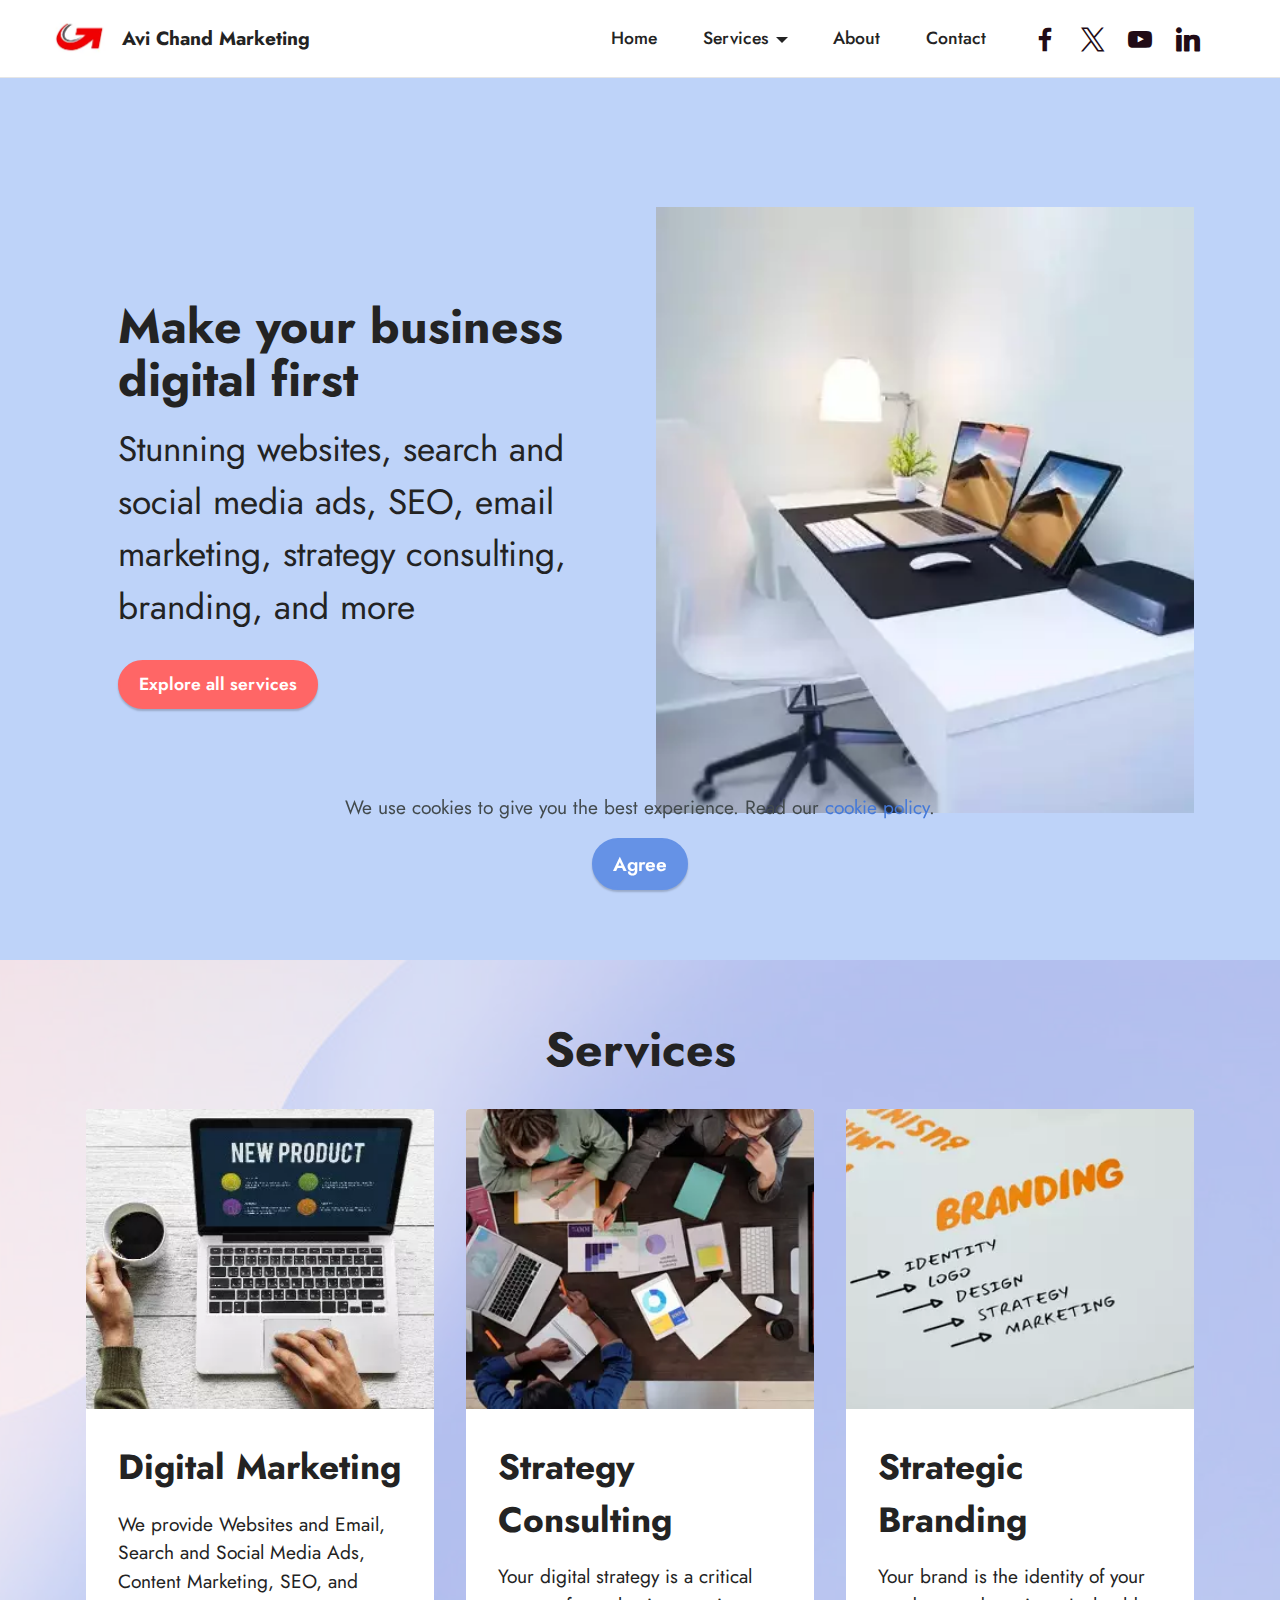
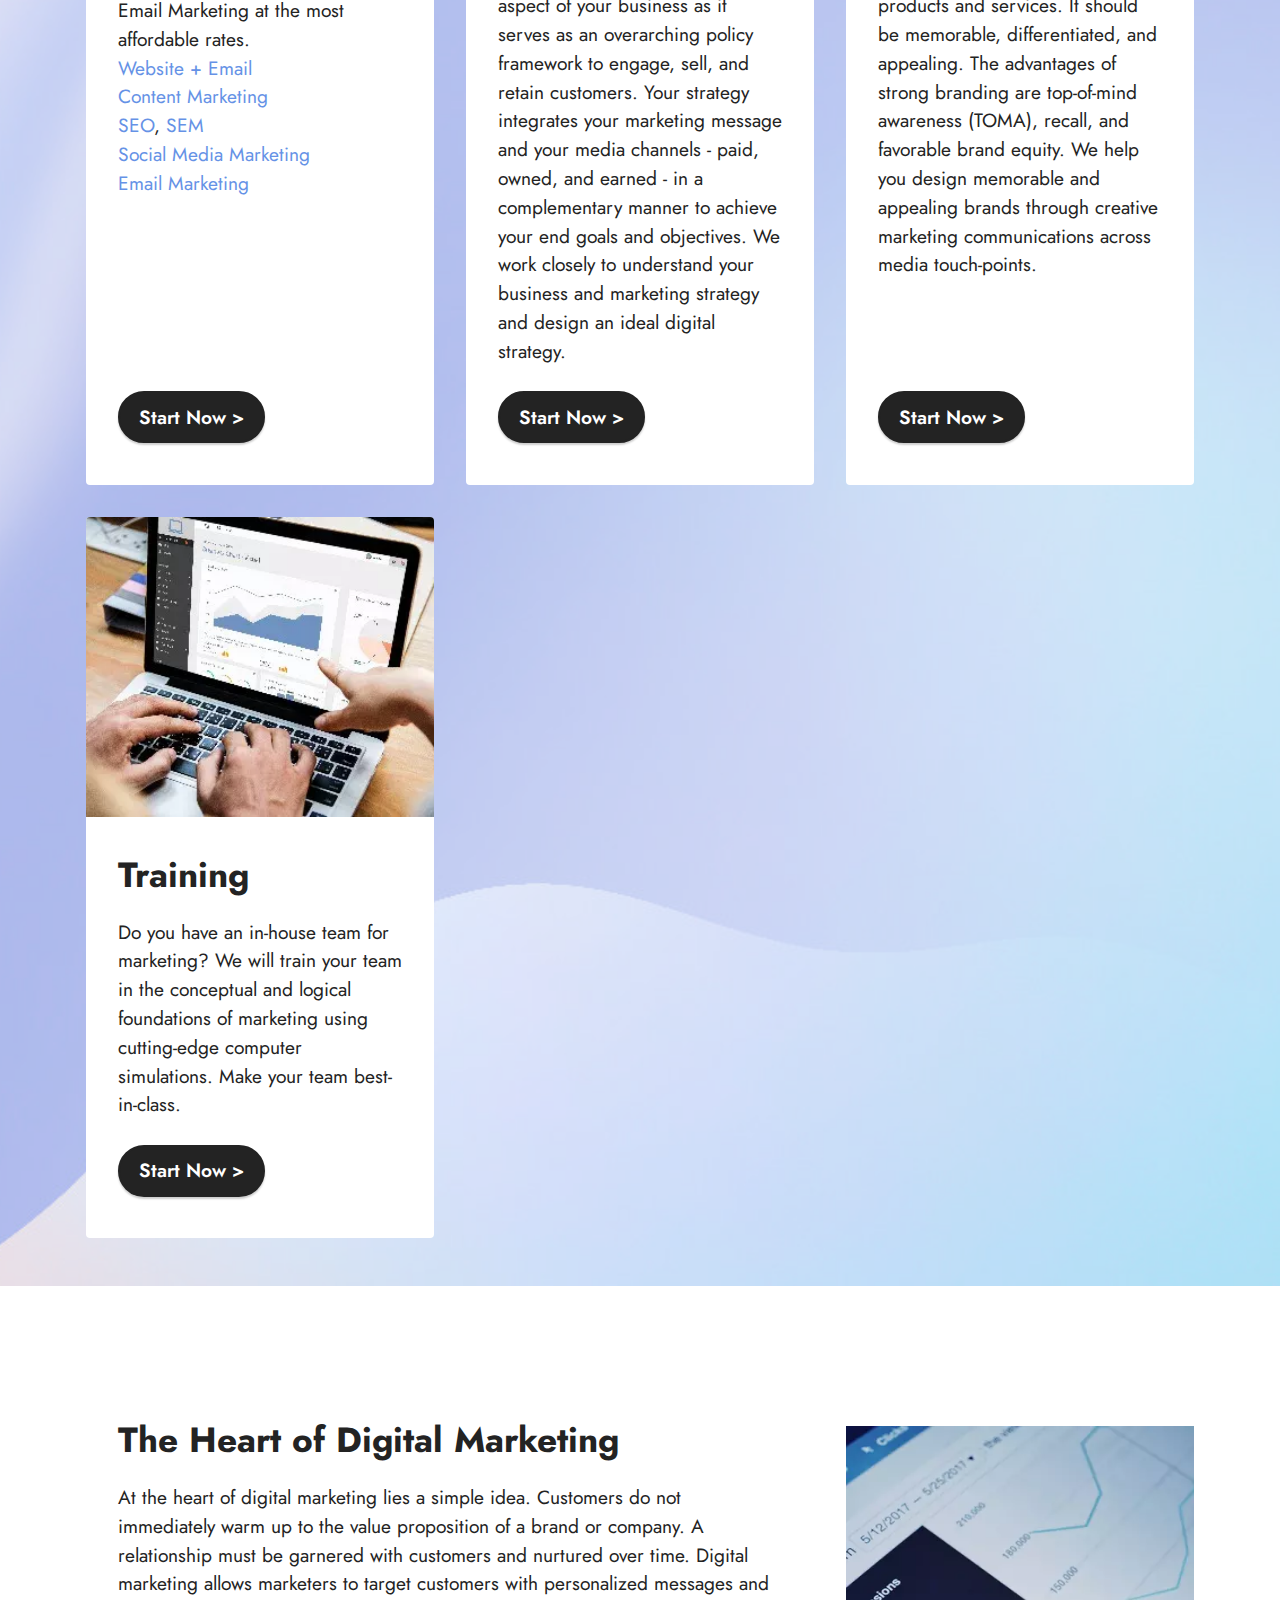
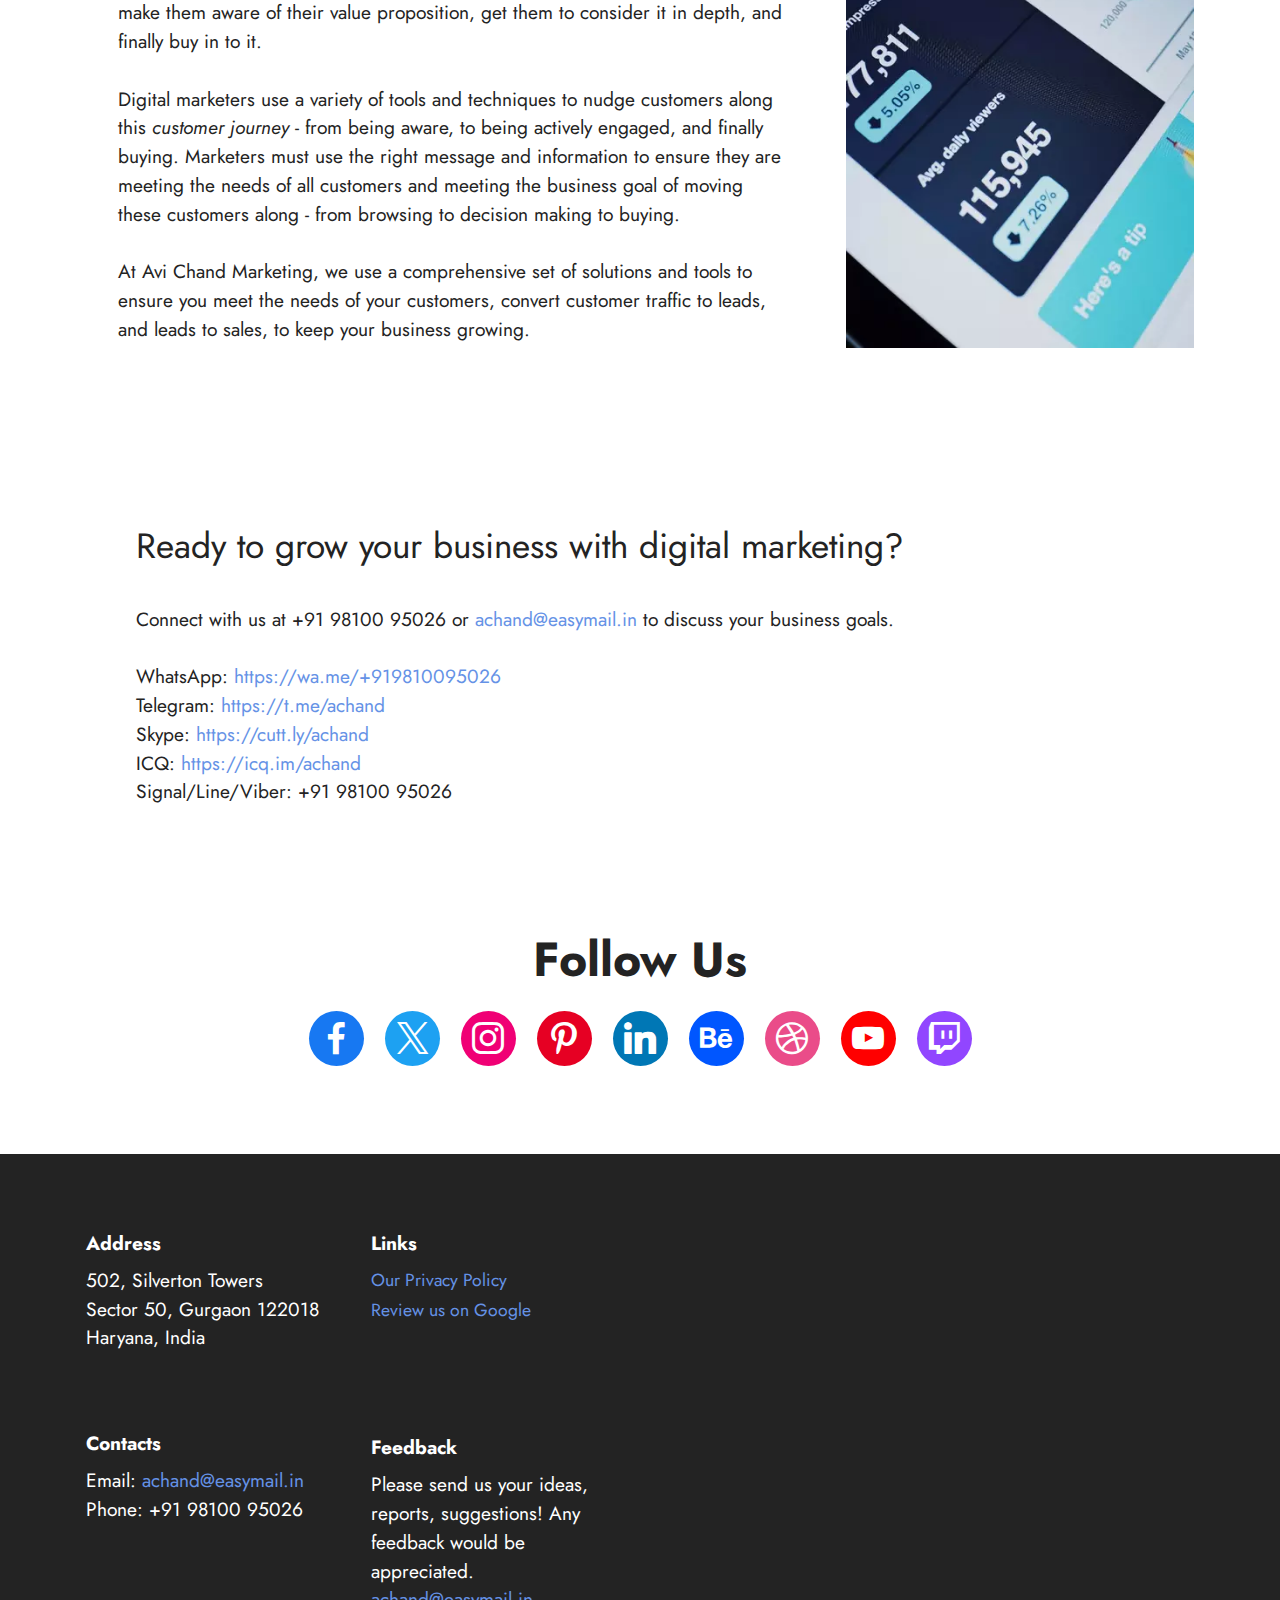
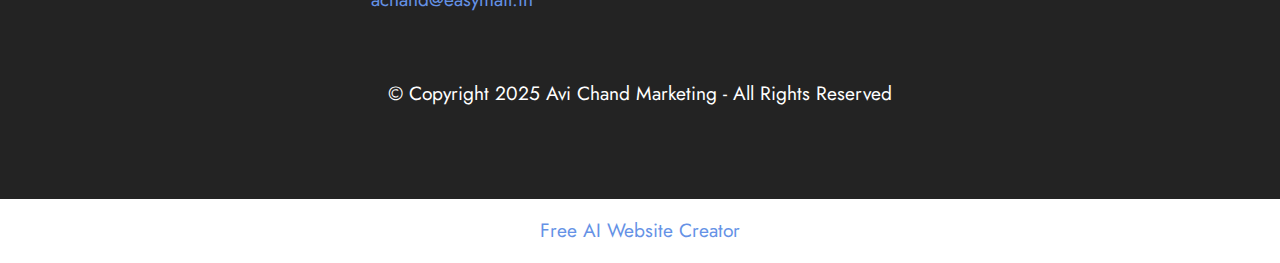
==== commit 832914f0: "Website Update 20250408 2" ====
--- a/index.html
+++ b/index.html
@@ -19,7 +19,7 @@
   <link rel="stylesheet" href="assets/theme/css/style.css">
   <link rel="preload" href="https://fonts.googleapis.com/css?family=Jost:100,200,300,400,500,600,700,800,900,100i,200i,300i,400i,500i,600i,700i,800i,900i&display=swap" as="style" onload="this.onload=null;this.rel='stylesheet'">
   <noscript><link rel="stylesheet" href="https://fonts.googleapis.com/css?family=Jost:100,200,300,400,500,600,700,800,900,100i,200i,300i,400i,500i,600i,700i,800i,900i&display=swap"></noscript>
-  <link rel="preload" as="style" href="assets/mobirise/css/mbr-additional.css?v=mNuGWy"><link rel="stylesheet" href="assets/mobirise/css/mbr-additional.css?v=mNuGWy" type="text/css">
+  <link rel="preload" as="style" href="assets/mobirise/css/mbr-additional.css?v=KKEB5S"><link rel="stylesheet" href="assets/mobirise/css/mbr-additional.css?v=KKEB5S" type="text/css">
 
   
   
@@ -291,7 +291,7 @@
                     Please send us your ideas, reports, suggestions! Any feedback would be appreciated.<br><a href="mailto:achand@easymail.in" class="text-primary">achand@easymail.in</a></p>
             </div>
             <div class="col-12 col-md-6">
-                <div class="google-map"><iframe frameborder="0" style="border:0" src="https://www.google.com/maps/embed/v1/place?key=AIzaSyBQ55g-IgRRgXrd803PTWDTb7kd6aAitNQ&amp;q=Silverton Towers, Sector 50, Gurgaon" allowfullscreen=""></iframe></div>
+                <div class="google-map"><iframe frameborder="0" style="border:0" src="https://www.google.com/maps/embed/v1/place?key=AIzaSyDbnCmnHmtigIYiD8jIfeHQv7gW2ANhHD4&amp;q=Silverton Towers, Sector 50, Gurgaon" allowfullscreen=""></iframe></div>
             </div>
             <div class="col-md-6">
                 
@@ -310,7 +310,7 @@
             </div>
         </div>
     </div>
-</section><section class="display-7" style="padding: 0;align-items: center;justify-content: center;flex-wrap: wrap;    align-content: center;display: flex;position: relative;height: 4rem;"><a href="https://mobiri.se/" style="flex: 1 1;height: 4rem;position: absolute;width: 100%;z-index: 1;"><img alt="" style="height: 4rem;" src="[data-uri]"></a><p style="margin: 0;text-align: center;" class="display-7">&#8204;</p><a style="z-index:1" href="https://mobirise.com">Mobirise.com </a></section><script src="assets/bootstrap/js/bootstrap.bundle.min.js"></script>  <script src="assets/web/assets/cookies-alert-plugin/cookies-alert-core.js"></script>  <script src="assets/web/assets/cookies-alert-plugin/cookies-alert-script.js"></script>  <script src="assets/smoothscroll/smooth-scroll.js"></script>  <script src="assets/ytplayer/index.js"></script>  <script src="assets/dropdown/js/navbar-dropdown.js"></script>  <script src="assets/theme/js/script.js"></script>  
+</section><section class="display-7" style="padding: 0;align-items: center;justify-content: center;flex-wrap: wrap;    align-content: center;display: flex;position: relative;height: 4rem;"><a href="https://mobiri.se/" style="flex: 1 1;height: 4rem;position: absolute;width: 100%;z-index: 1;"><img alt="" style="height: 4rem;" src="[data-uri]"></a><p style="margin: 0;text-align: center;" class="display-7">&#8204;</p><a style="z-index:1" href="https://mobirise.com/builder/ai-website-creator.html">Free AI Website Creator</a></section><script src="assets/bootstrap/js/bootstrap.bundle.min.js"></script>  <script src="assets/web/assets/cookies-alert-plugin/cookies-alert-core.js"></script>  <script src="assets/web/assets/cookies-alert-plugin/cookies-alert-script.js"></script>  <script src="assets/smoothscroll/smooth-scroll.js"></script>  <script src="assets/ytplayer/index.js"></script>  <script src="assets/dropdown/js/navbar-dropdown.js"></script>  <script src="assets/theme/js/script.js"></script>  
   
   
 <input name="cookieData" type="hidden" data-cookie-cookiesAlertType='false' data-cookie-customDialogSelector='null' data-cookie-colorText='#424a4d' data-cookie-colorBg='rgb(234, 239, 241)' data-cookie-opacityOverlay='80' data-cookie-bgOpacity='undefined' data-cookie-textButton='Agree' data-cookie-rejectText='REJECT' data-cookie-colorButton='' data-cookie-rejectColor='' data-cookie-colorLink='#4479d9' data-cookie-underlineLink='false' data-cookie-text="We use cookies to give you the best experience. Read our <a href='privacy.html'>cookie policy</a>.">
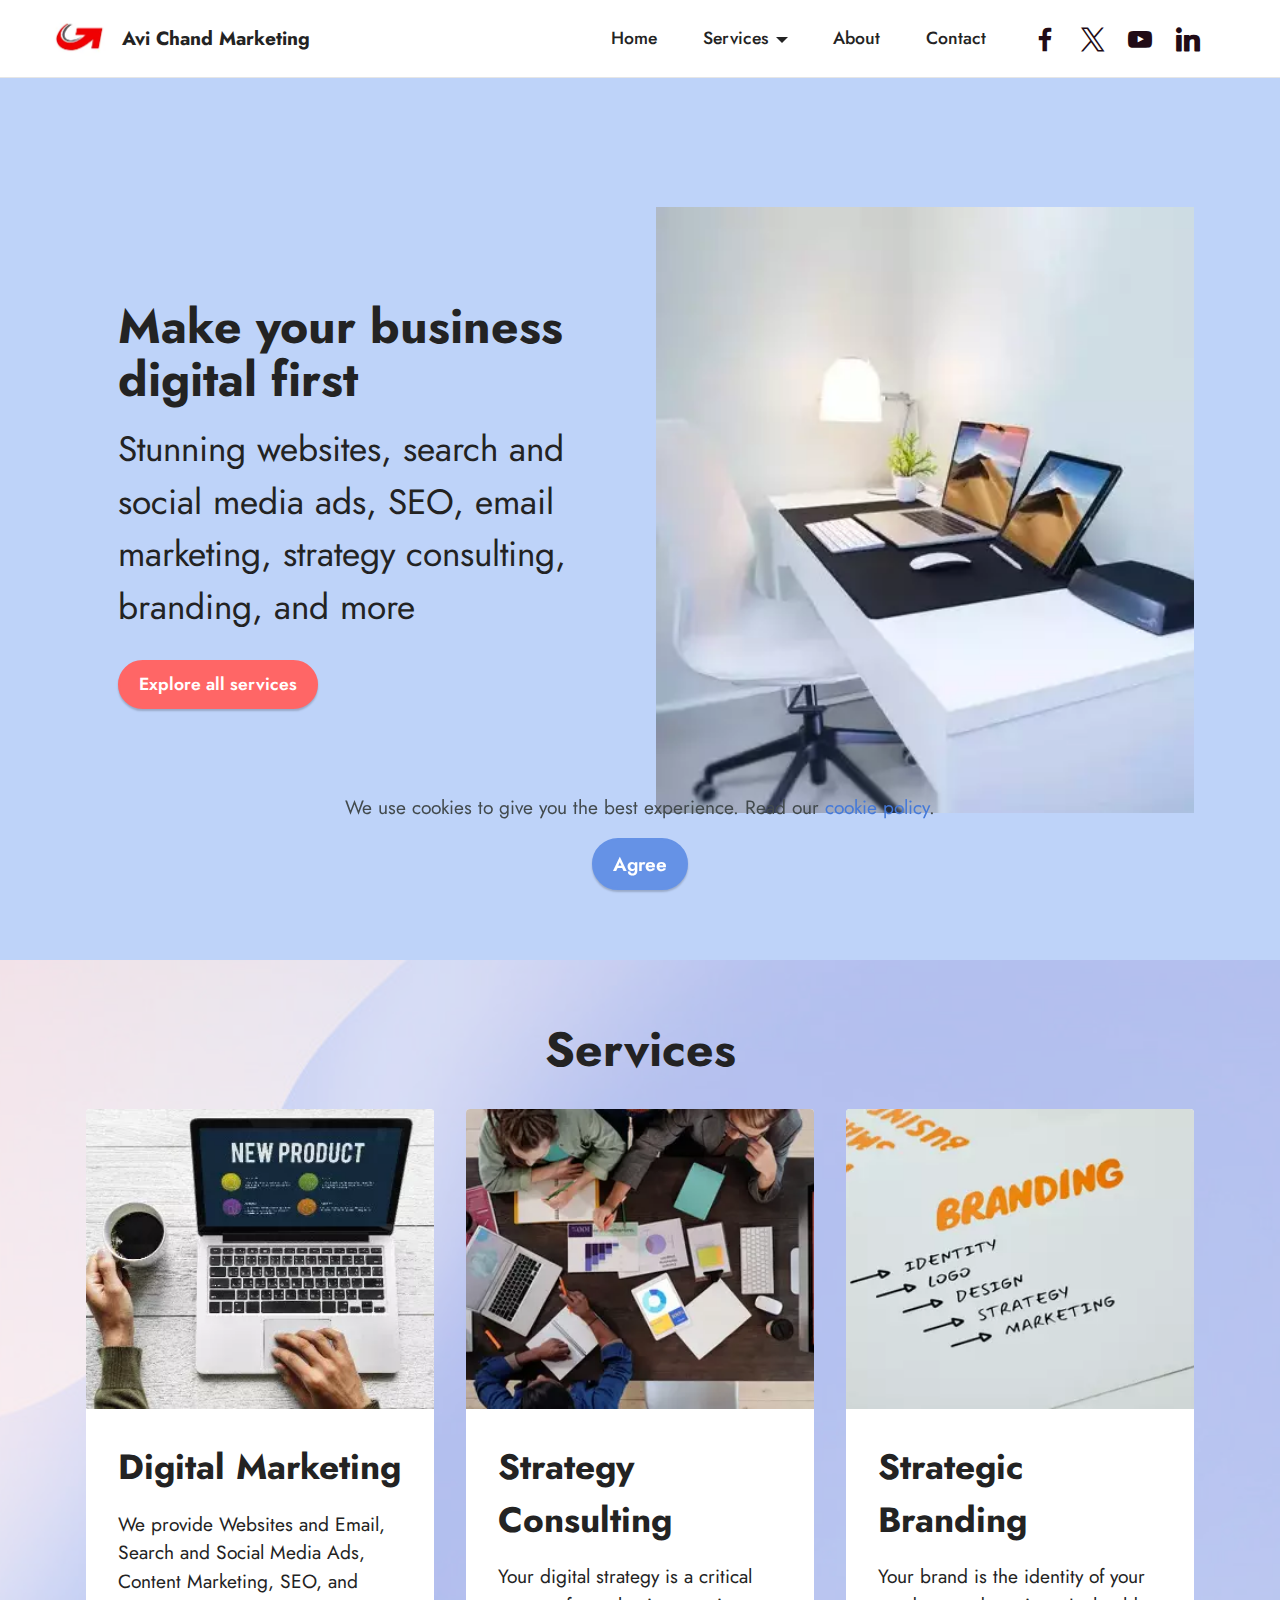
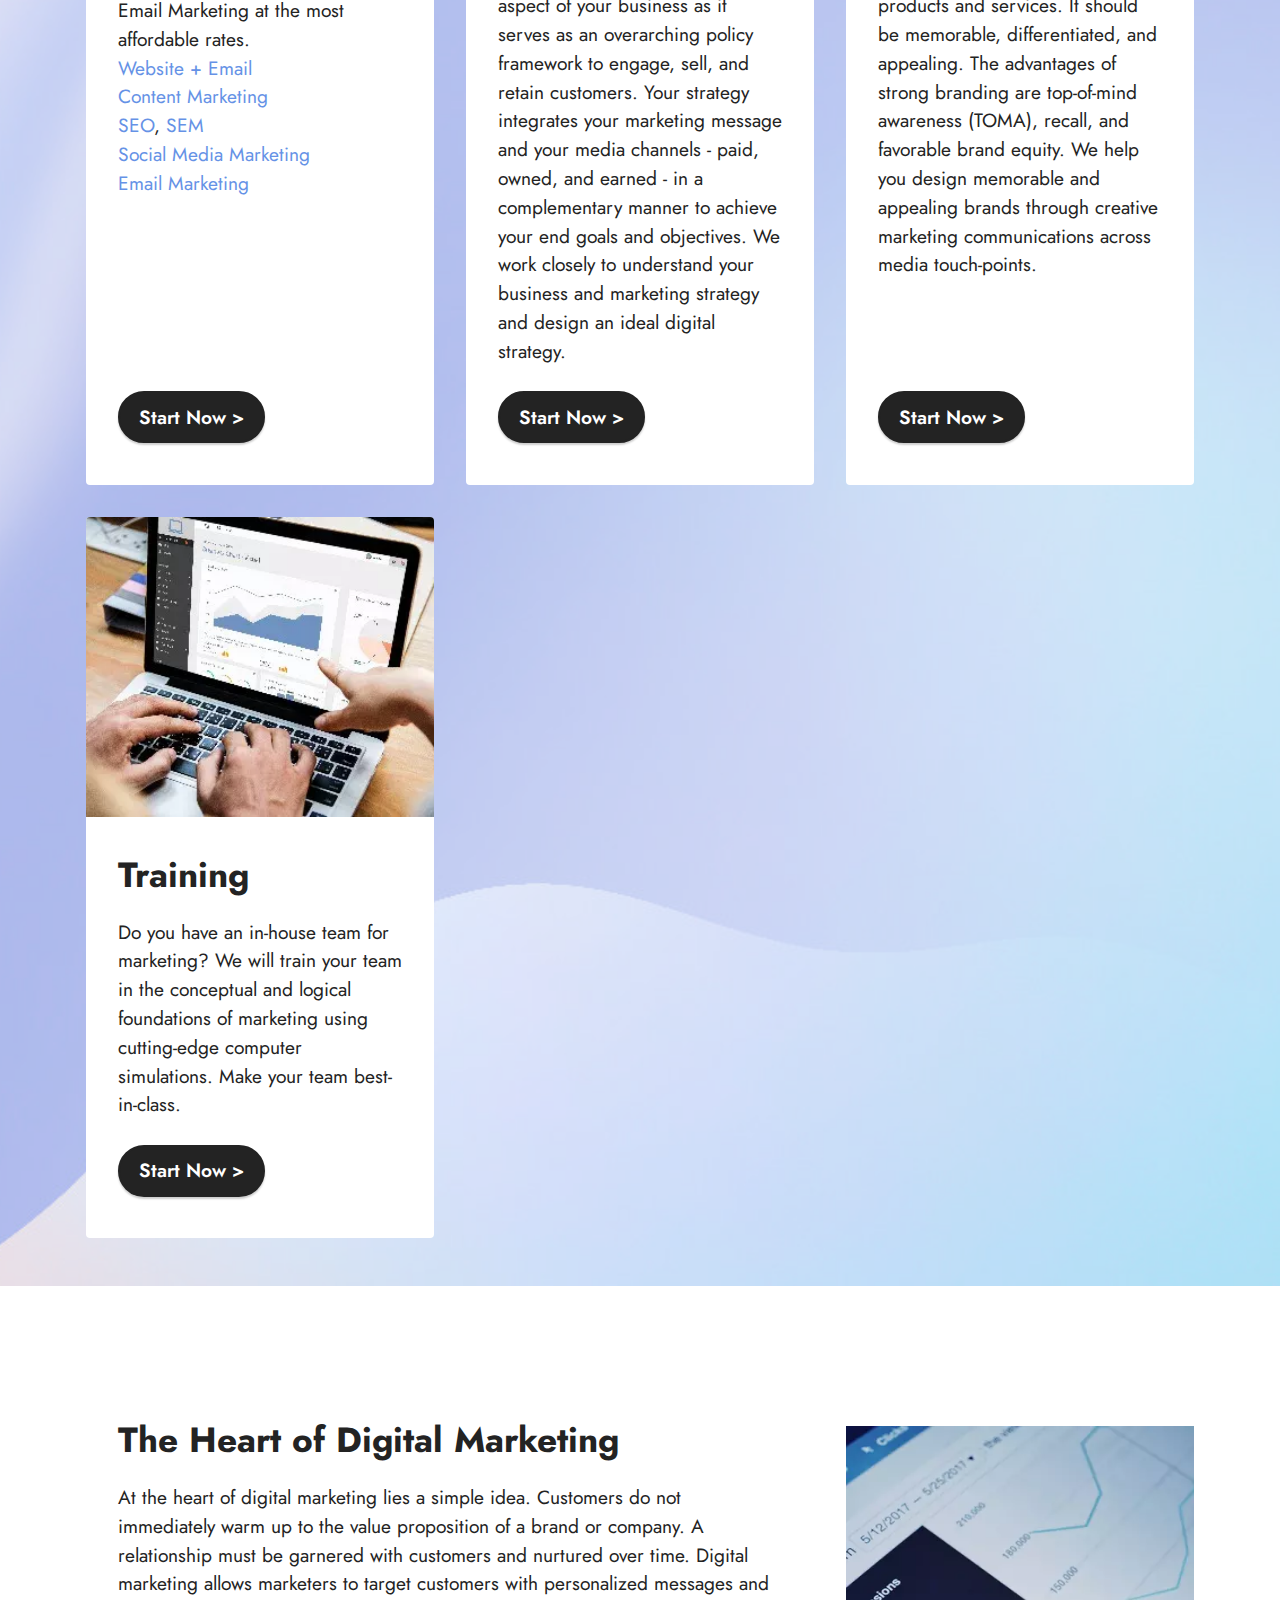
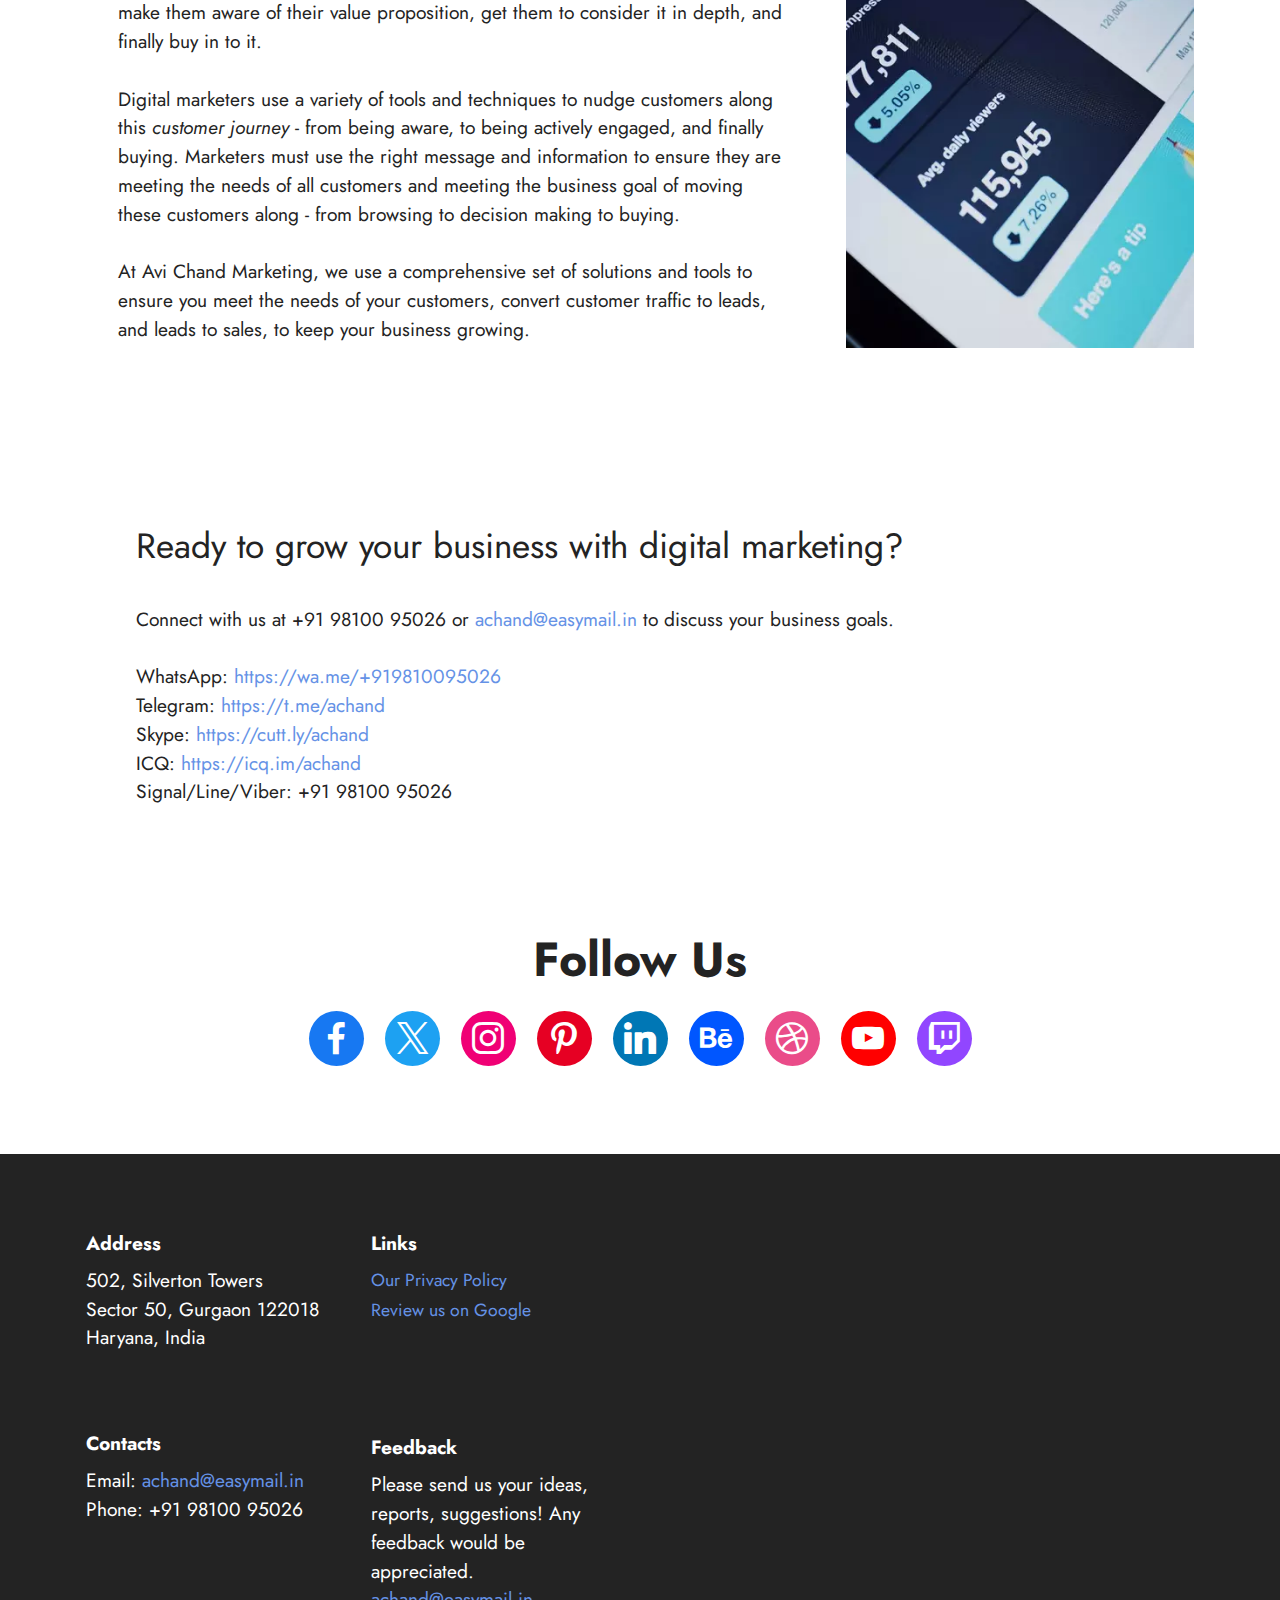
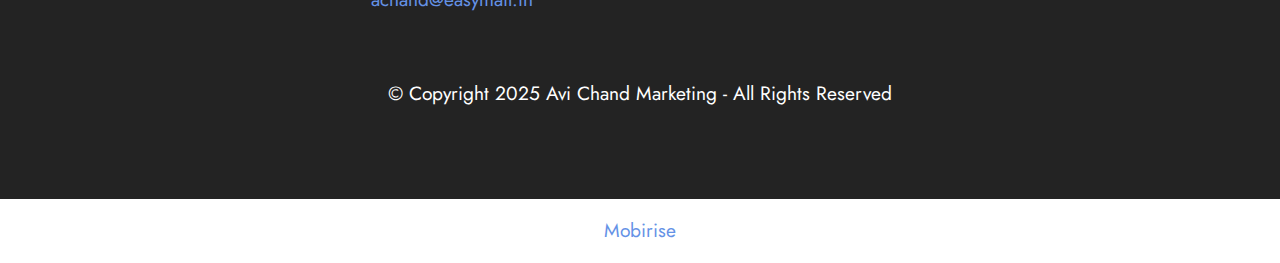
==== commit e8a44871: "Website Update 20250408 3" ====
--- a/index.html
+++ b/index.html
@@ -19,7 +19,7 @@
   <link rel="stylesheet" href="assets/theme/css/style.css">
   <link rel="preload" href="https://fonts.googleapis.com/css?family=Jost:100,200,300,400,500,600,700,800,900,100i,200i,300i,400i,500i,600i,700i,800i,900i&display=swap" as="style" onload="this.onload=null;this.rel='stylesheet'">
   <noscript><link rel="stylesheet" href="https://fonts.googleapis.com/css?family=Jost:100,200,300,400,500,600,700,800,900,100i,200i,300i,400i,500i,600i,700i,800i,900i&display=swap"></noscript>
-  <link rel="preload" as="style" href="assets/mobirise/css/mbr-additional.css?v=KKEB5S"><link rel="stylesheet" href="assets/mobirise/css/mbr-additional.css?v=KKEB5S" type="text/css">
+  <link rel="preload" as="style" href="assets/mobirise/css/mbr-additional.css?v=urLCdh"><link rel="stylesheet" href="assets/mobirise/css/mbr-additional.css?v=urLCdh" type="text/css">
 
   
   
@@ -310,7 +310,7 @@
             </div>
         </div>
     </div>
-</section><section class="display-7" style="padding: 0;align-items: center;justify-content: center;flex-wrap: wrap;    align-content: center;display: flex;position: relative;height: 4rem;"><a href="https://mobiri.se/" style="flex: 1 1;height: 4rem;position: absolute;width: 100%;z-index: 1;"><img alt="" style="height: 4rem;" src="[data-uri]"></a><p style="margin: 0;text-align: center;" class="display-7">&#8204;</p><a style="z-index:1" href="https://mobirise.com/builder/ai-website-creator.html">Free AI Website Creator</a></section><script src="assets/bootstrap/js/bootstrap.bundle.min.js"></script>  <script src="assets/web/assets/cookies-alert-plugin/cookies-alert-core.js"></script>  <script src="assets/web/assets/cookies-alert-plugin/cookies-alert-script.js"></script>  <script src="assets/smoothscroll/smooth-scroll.js"></script>  <script src="assets/ytplayer/index.js"></script>  <script src="assets/dropdown/js/navbar-dropdown.js"></script>  <script src="assets/theme/js/script.js"></script>  
+</section><section class="display-7" style="padding: 0;align-items: center;justify-content: center;flex-wrap: wrap;    align-content: center;display: flex;position: relative;height: 4rem;"><a href="https://mobiri.se/" style="flex: 1 1;height: 4rem;position: absolute;width: 100%;z-index: 1;"><img alt="" style="height: 4rem;" src="[data-uri]"></a><p style="margin: 0;text-align: center;" class="display-7">&#8204;</p><a style="z-index:1" href="https://mobirise.com">Mobirise </a></section><script src="assets/bootstrap/js/bootstrap.bundle.min.js"></script>  <script src="assets/web/assets/cookies-alert-plugin/cookies-alert-core.js"></script>  <script src="assets/web/assets/cookies-alert-plugin/cookies-alert-script.js"></script>  <script src="assets/smoothscroll/smooth-scroll.js"></script>  <script src="assets/ytplayer/index.js"></script>  <script src="assets/dropdown/js/navbar-dropdown.js"></script>  <script src="assets/theme/js/script.js"></script>  
   
   
 <input name="cookieData" type="hidden" data-cookie-cookiesAlertType='false' data-cookie-customDialogSelector='null' data-cookie-colorText='#424a4d' data-cookie-colorBg='rgb(234, 239, 241)' data-cookie-opacityOverlay='80' data-cookie-bgOpacity='undefined' data-cookie-textButton='Agree' data-cookie-rejectText='REJECT' data-cookie-colorButton='' data-cookie-rejectColor='' data-cookie-colorLink='#4479d9' data-cookie-underlineLink='false' data-cookie-text="We use cookies to give you the best experience. Read our <a href='privacy.html'>cookie policy</a>.">
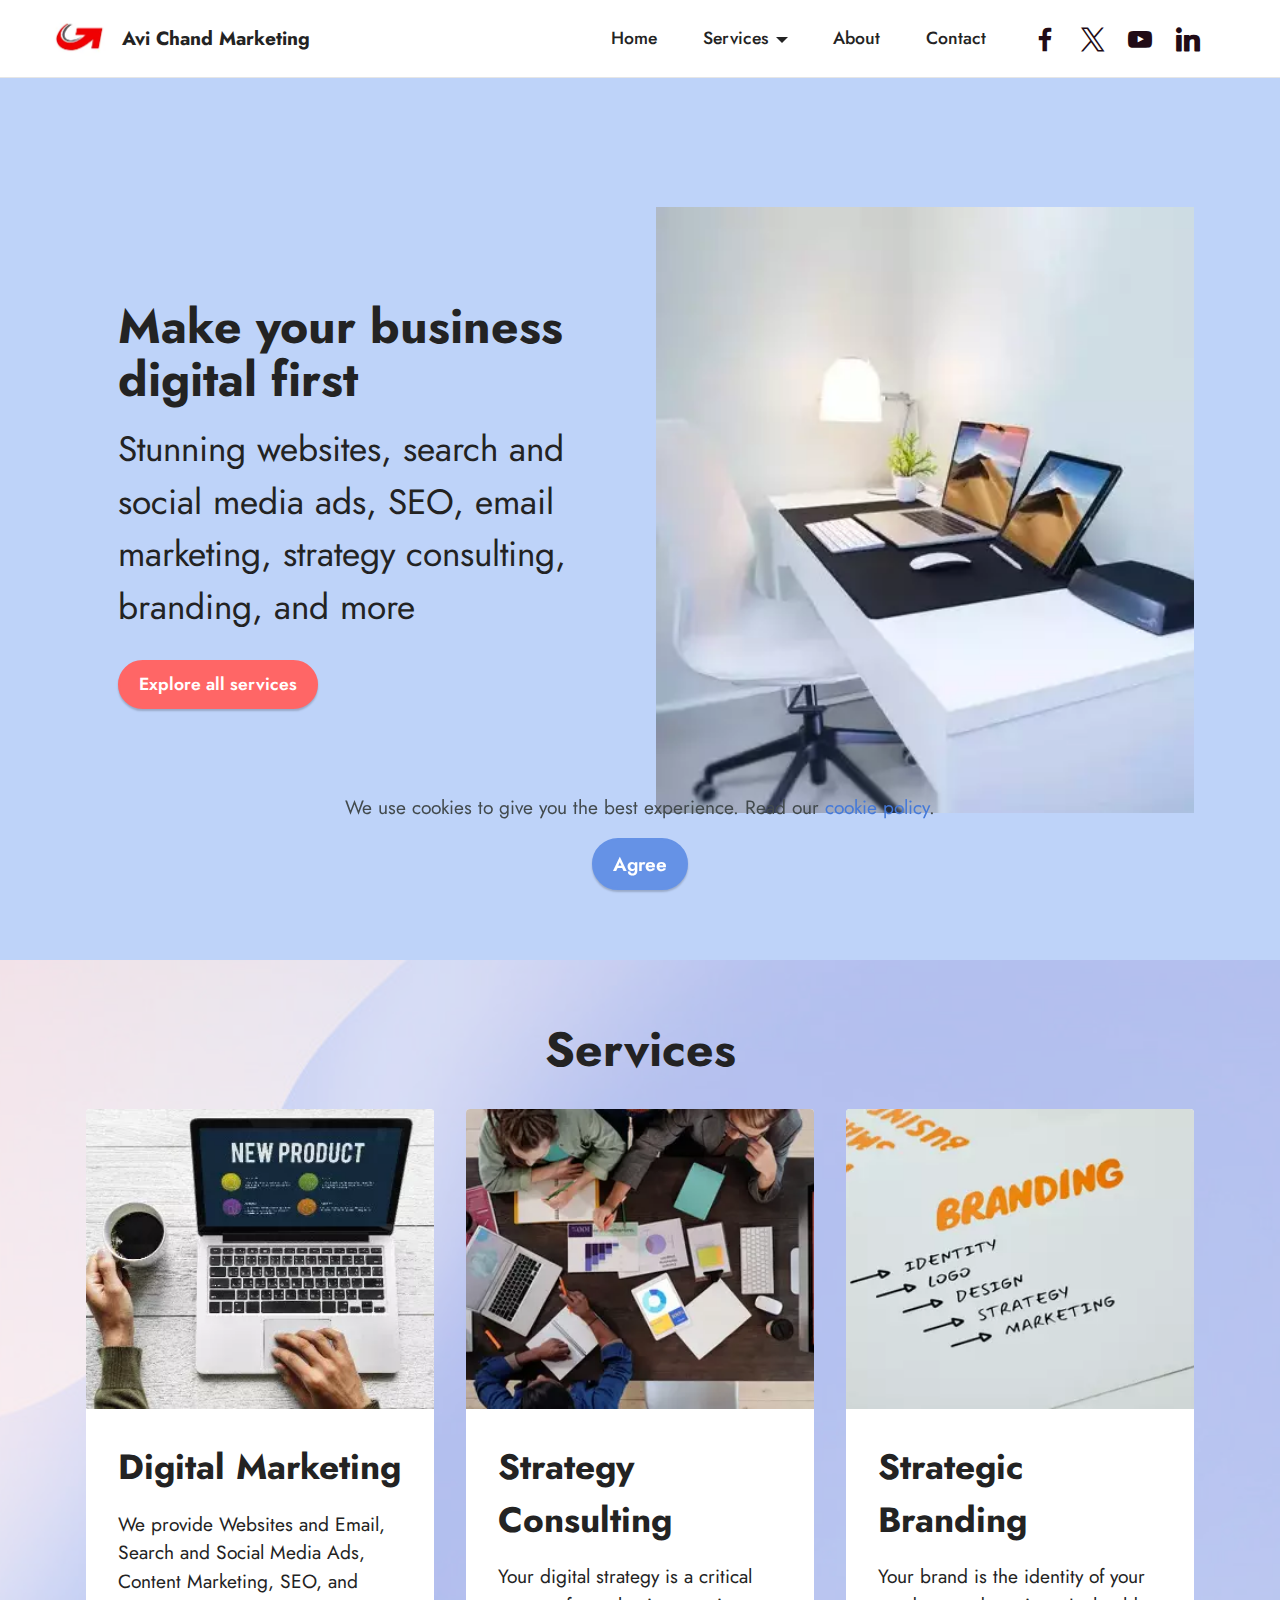
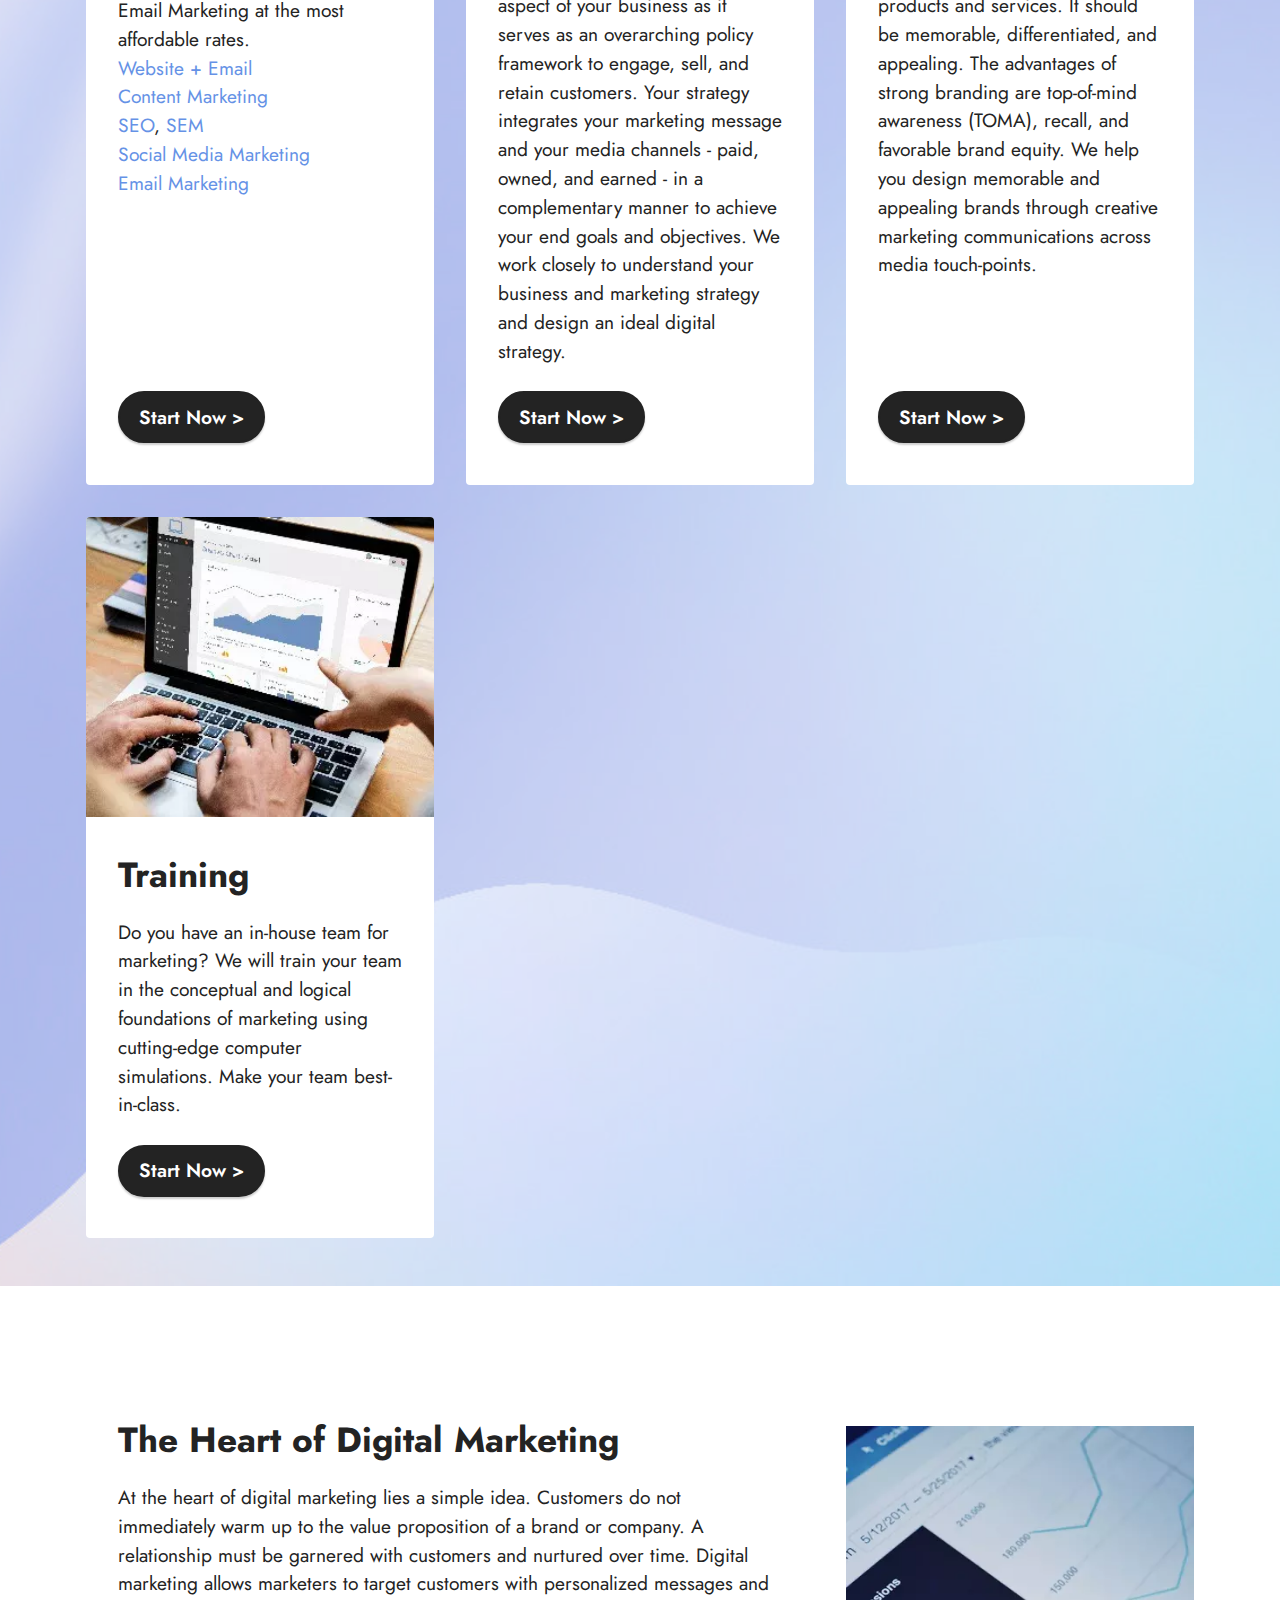
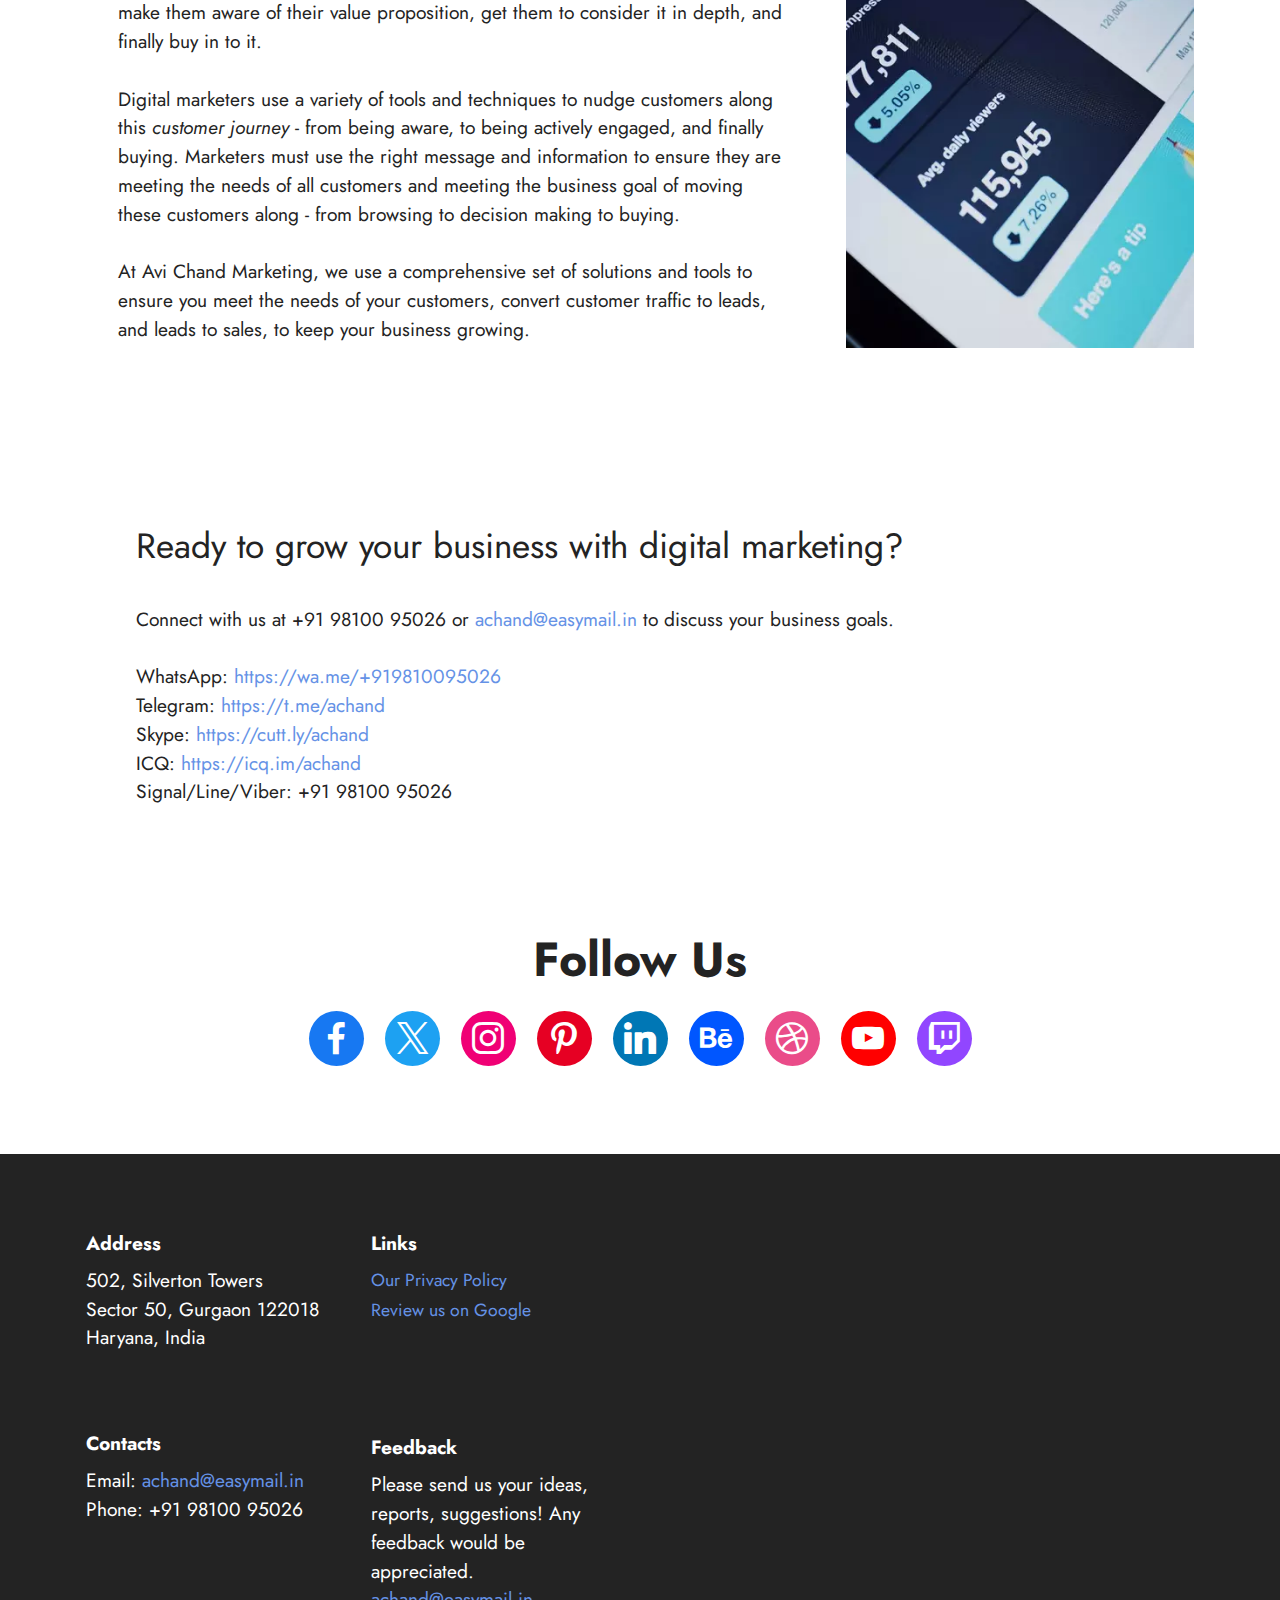
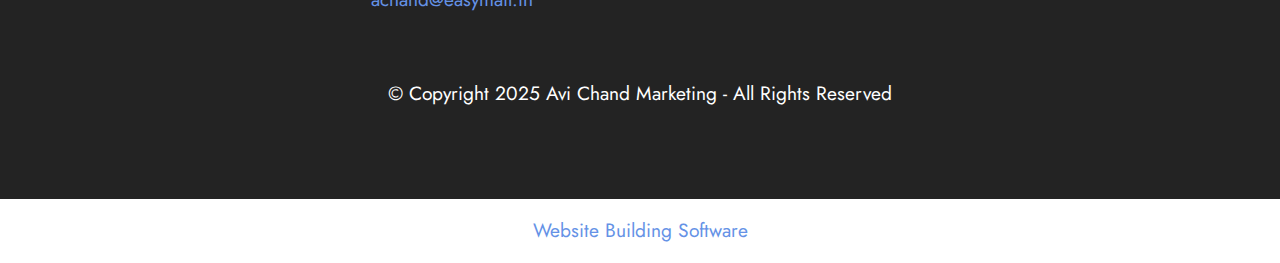
==== commit 647ec5bb: "website update 20250408 4" ====
--- a/index.html
+++ b/index.html
@@ -19,7 +19,7 @@
   <link rel="stylesheet" href="assets/theme/css/style.css">
   <link rel="preload" href="https://fonts.googleapis.com/css?family=Jost:100,200,300,400,500,600,700,800,900,100i,200i,300i,400i,500i,600i,700i,800i,900i&display=swap" as="style" onload="this.onload=null;this.rel='stylesheet'">
   <noscript><link rel="stylesheet" href="https://fonts.googleapis.com/css?family=Jost:100,200,300,400,500,600,700,800,900,100i,200i,300i,400i,500i,600i,700i,800i,900i&display=swap"></noscript>
-  <link rel="preload" as="style" href="assets/mobirise/css/mbr-additional.css?v=urLCdh"><link rel="stylesheet" href="assets/mobirise/css/mbr-additional.css?v=urLCdh" type="text/css">
+  <link rel="preload" as="style" href="assets/mobirise/css/mbr-additional.css?v=8i2uXV"><link rel="stylesheet" href="assets/mobirise/css/mbr-additional.css?v=8i2uXV" type="text/css">
 
   
   
@@ -291,7 +291,7 @@
                     Please send us your ideas, reports, suggestions! Any feedback would be appreciated.<br><a href="mailto:achand@easymail.in" class="text-primary">achand@easymail.in</a></p>
             </div>
             <div class="col-12 col-md-6">
-                <div class="google-map"><iframe frameborder="0" style="border:0" src="https://www.google.com/maps/embed/v1/place?key=AIzaSyDbnCmnHmtigIYiD8jIfeHQv7gW2ANhHD4&amp;q=Silverton Towers, Sector 50, Gurgaon" allowfullscreen=""></iframe></div>
+                <div class="google-map"><iframe frameborder="0" style="border:0" src="https://www.google.com/maps/embed/v1/place?key=AIzaSyB7QWkvlxV39ZsyKvhZRjPGVqlJFvxxNkw&amp;q=Silverton Towers, Sector 50, Gurgaon" allowfullscreen=""></iframe></div>
             </div>
             <div class="col-md-6">
                 
@@ -310,7 +310,7 @@
             </div>
         </div>
     </div>
-</section><section class="display-7" style="padding: 0;align-items: center;justify-content: center;flex-wrap: wrap;    align-content: center;display: flex;position: relative;height: 4rem;"><a href="https://mobiri.se/" style="flex: 1 1;height: 4rem;position: absolute;width: 100%;z-index: 1;"><img alt="" style="height: 4rem;" src="[data-uri]"></a><p style="margin: 0;text-align: center;" class="display-7">&#8204;</p><a style="z-index:1" href="https://mobirise.com">Mobirise </a></section><script src="assets/bootstrap/js/bootstrap.bundle.min.js"></script>  <script src="assets/web/assets/cookies-alert-plugin/cookies-alert-core.js"></script>  <script src="assets/web/assets/cookies-alert-plugin/cookies-alert-script.js"></script>  <script src="assets/smoothscroll/smooth-scroll.js"></script>  <script src="assets/ytplayer/index.js"></script>  <script src="assets/dropdown/js/navbar-dropdown.js"></script>  <script src="assets/theme/js/script.js"></script>  
+</section><section class="display-7" style="padding: 0;align-items: center;justify-content: center;flex-wrap: wrap;    align-content: center;display: flex;position: relative;height: 4rem;"><a href="https://mobiri.se/" style="flex: 1 1;height: 4rem;position: absolute;width: 100%;z-index: 1;"><img alt="" style="height: 4rem;" src="[data-uri]"></a><p style="margin: 0;text-align: center;" class="display-7">&#8204;</p><a style="z-index:1" href="https://mobirise.com"> Website Building Software</a></section><script src="assets/bootstrap/js/bootstrap.bundle.min.js"></script>  <script src="assets/web/assets/cookies-alert-plugin/cookies-alert-core.js"></script>  <script src="assets/web/assets/cookies-alert-plugin/cookies-alert-script.js"></script>  <script src="assets/smoothscroll/smooth-scroll.js"></script>  <script src="assets/ytplayer/index.js"></script>  <script src="assets/dropdown/js/navbar-dropdown.js"></script>  <script src="assets/theme/js/script.js"></script>  
   
   
 <input name="cookieData" type="hidden" data-cookie-cookiesAlertType='false' data-cookie-customDialogSelector='null' data-cookie-colorText='#424a4d' data-cookie-colorBg='rgb(234, 239, 241)' data-cookie-opacityOverlay='80' data-cookie-bgOpacity='undefined' data-cookie-textButton='Agree' data-cookie-rejectText='REJECT' data-cookie-colorButton='' data-cookie-rejectColor='' data-cookie-colorLink='#4479d9' data-cookie-underlineLink='false' data-cookie-text="We use cookies to give you the best experience. Read our <a href='privacy.html'>cookie policy</a>.">
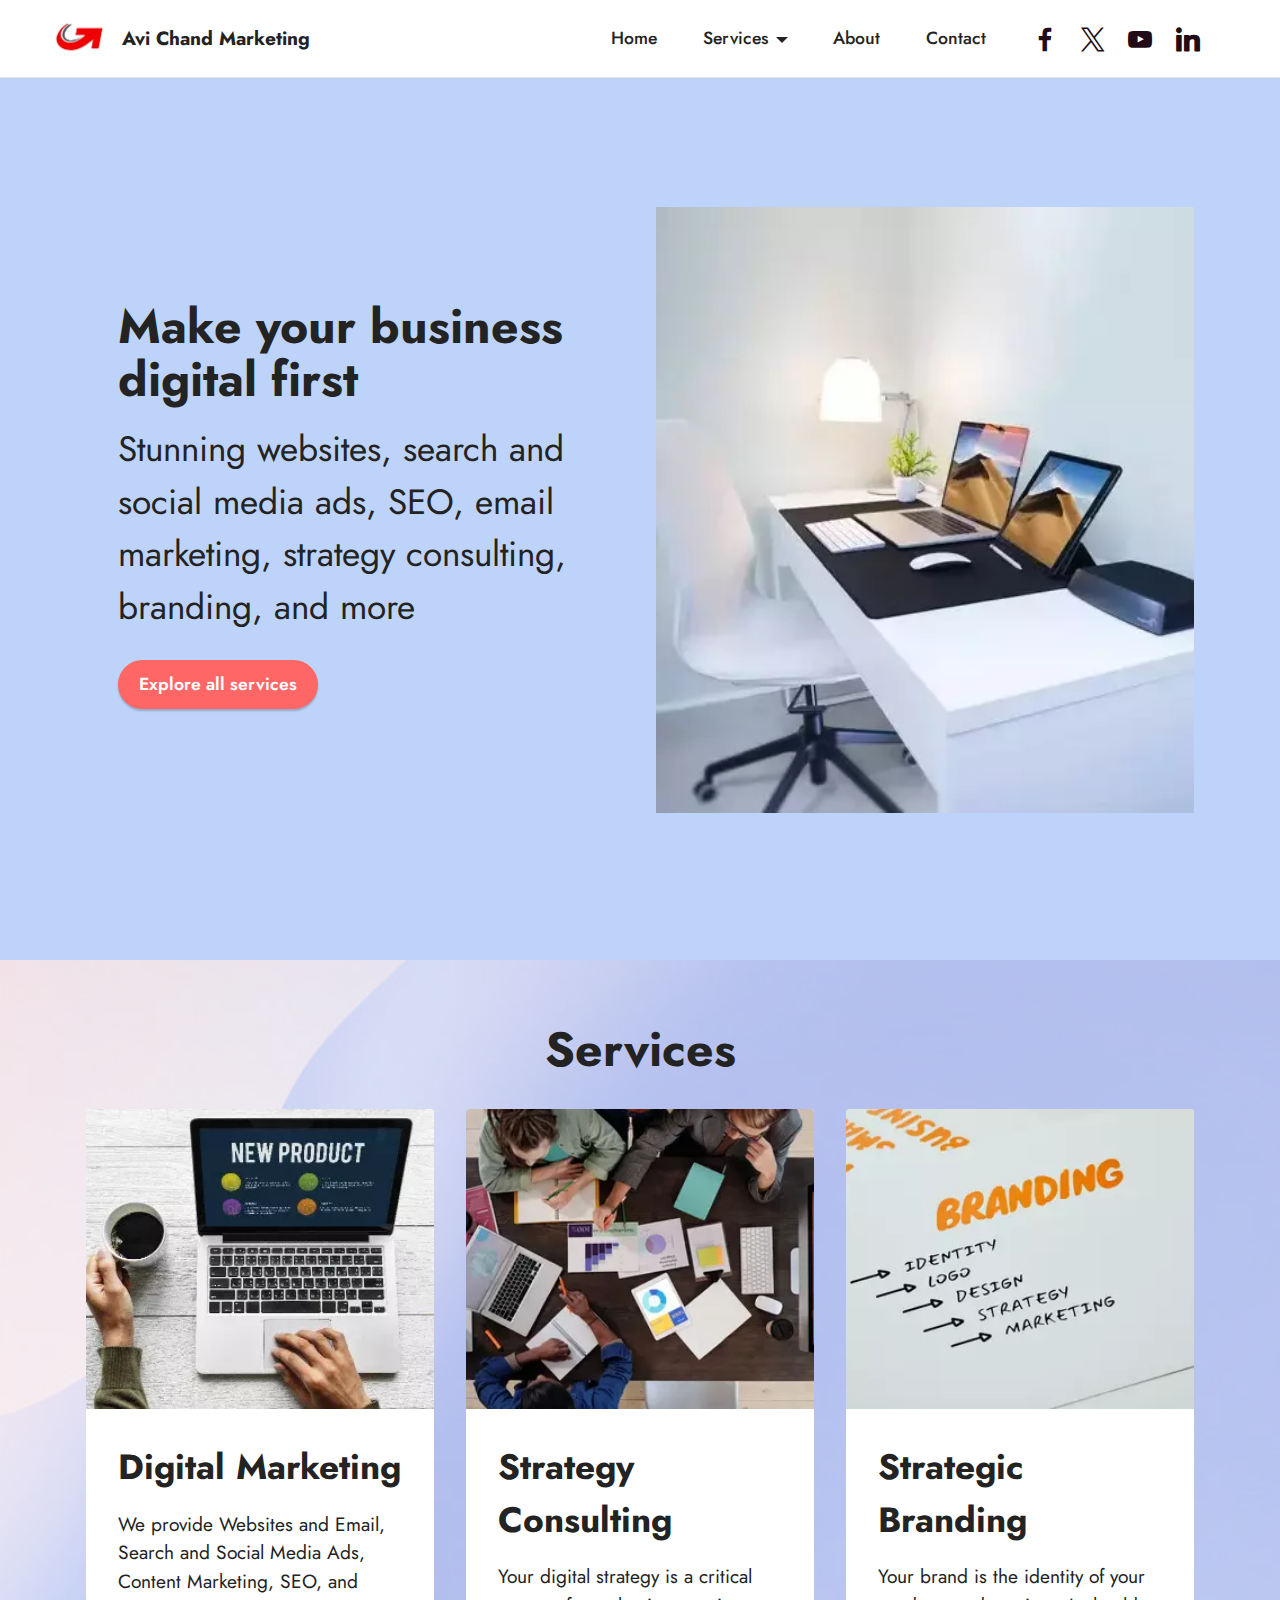
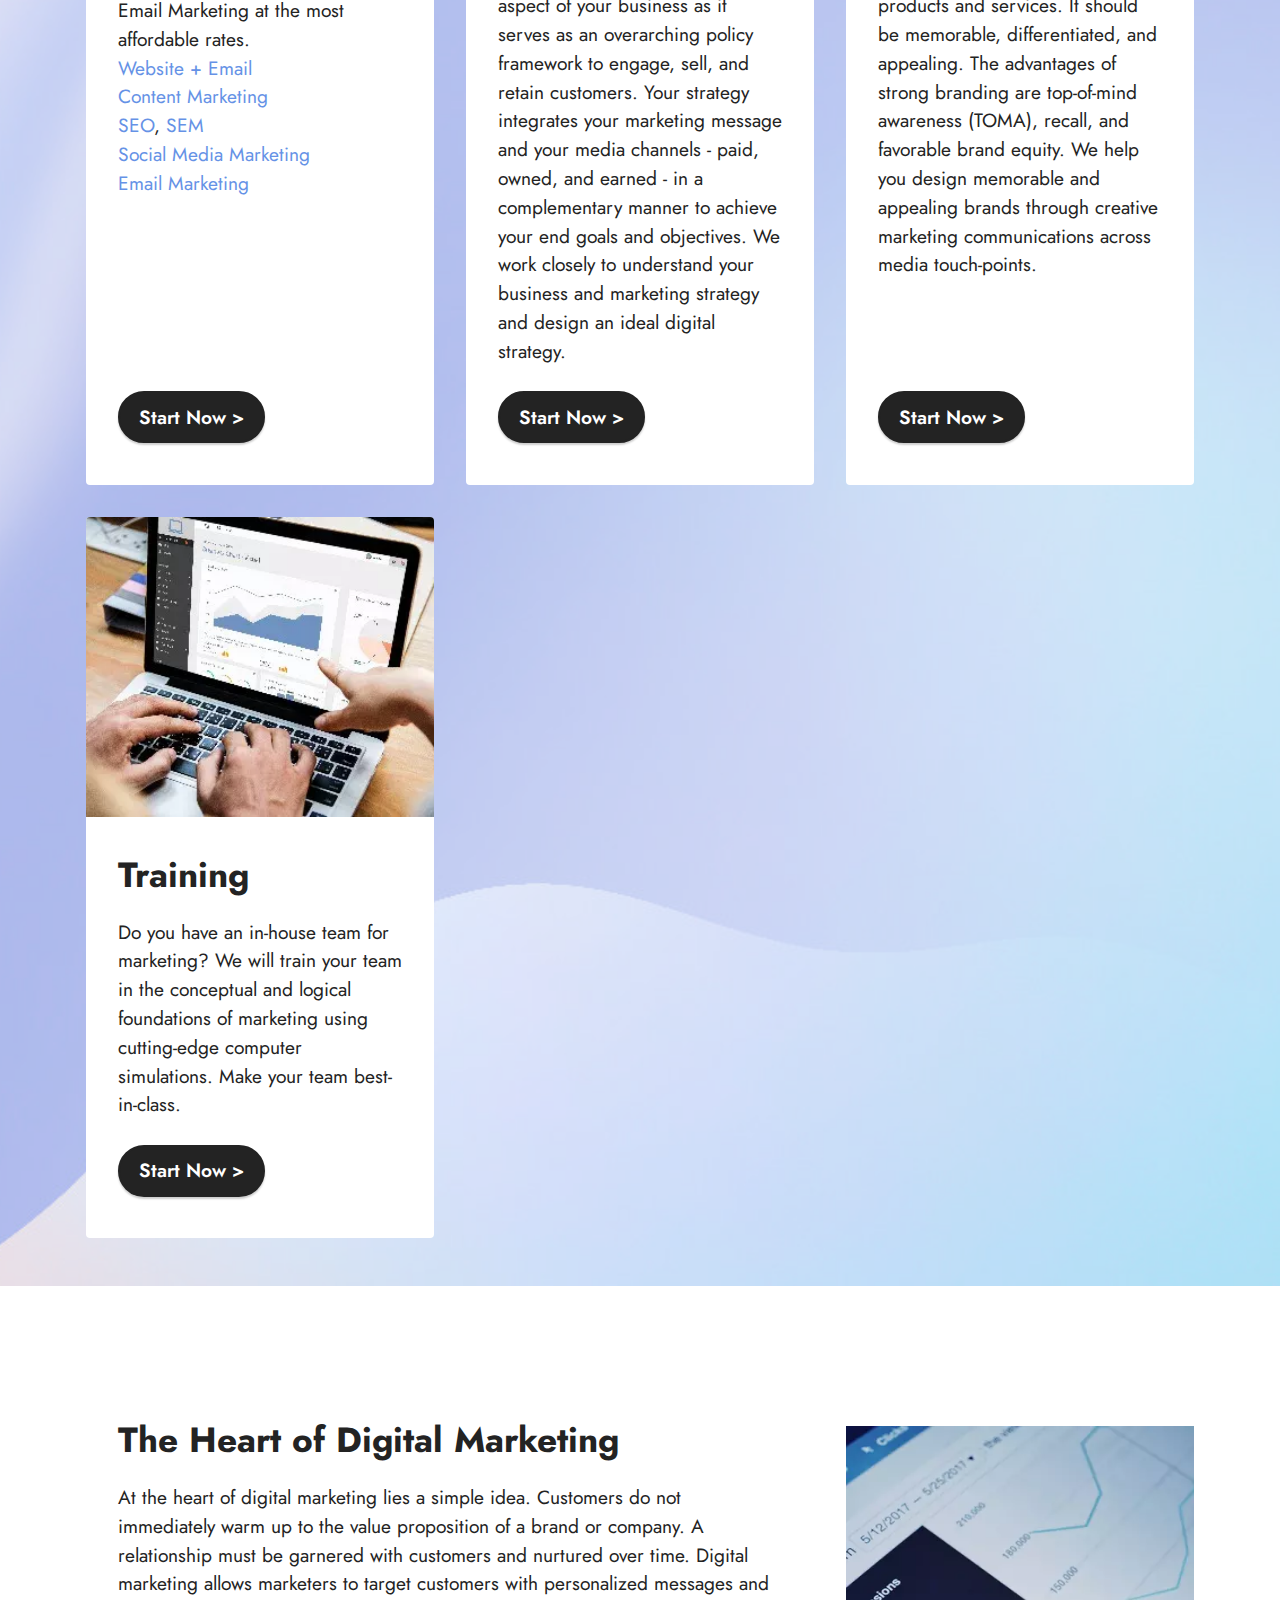
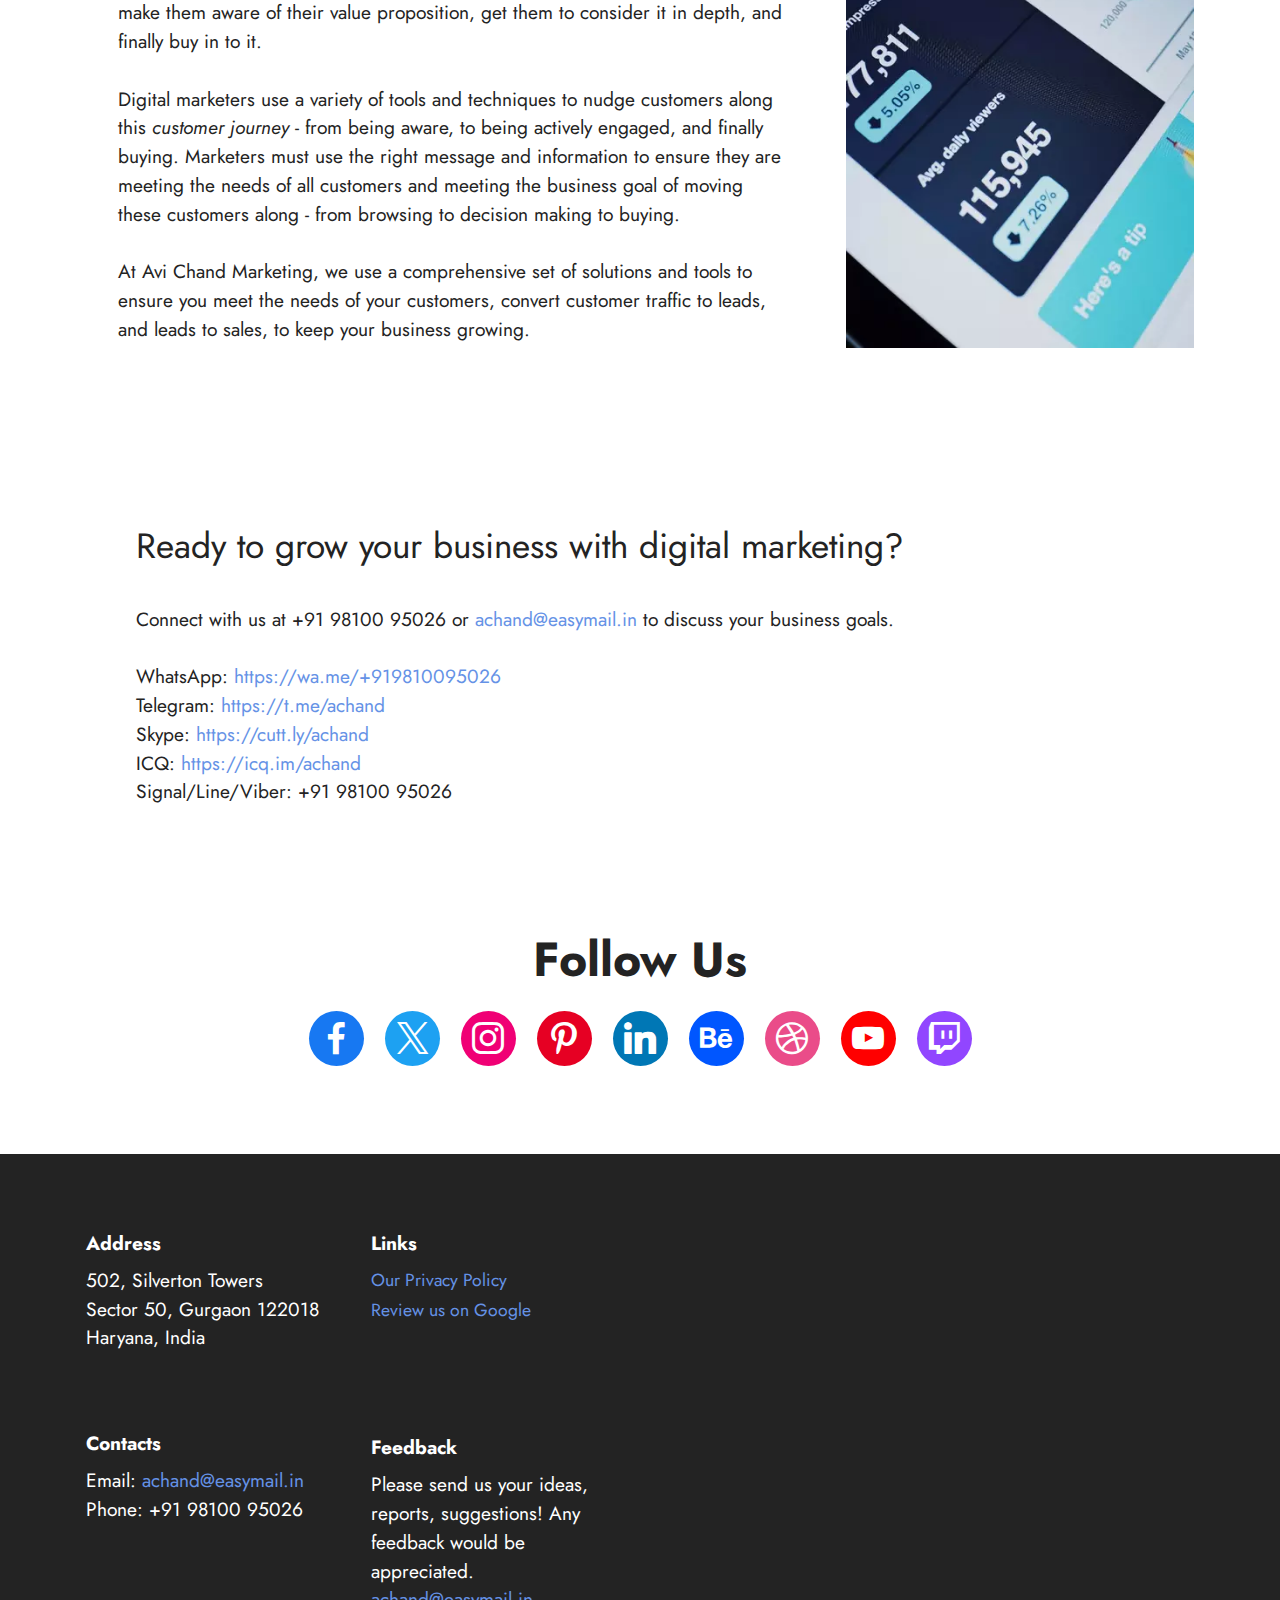
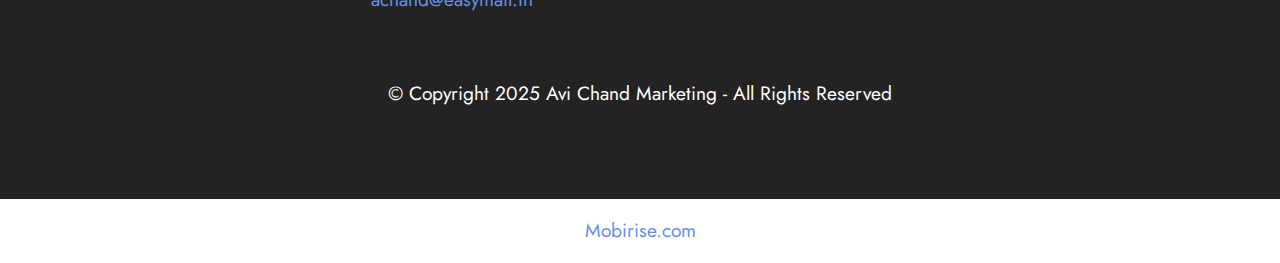
==== commit 84f10a0c: "Website Update 20250413" ====
--- a/index.html
+++ b/index.html
@@ -19,7 +19,7 @@
   <link rel="stylesheet" href="assets/theme/css/style.css">
   <link rel="preload" href="https://fonts.googleapis.com/css?family=Jost:100,200,300,400,500,600,700,800,900,100i,200i,300i,400i,500i,600i,700i,800i,900i&display=swap" as="style" onload="this.onload=null;this.rel='stylesheet'">
   <noscript><link rel="stylesheet" href="https://fonts.googleapis.com/css?family=Jost:100,200,300,400,500,600,700,800,900,100i,200i,300i,400i,500i,600i,700i,800i,900i&display=swap"></noscript>
-  <link rel="preload" as="style" href="assets/mobirise/css/mbr-additional.css?v=8i2uXV"><link rel="stylesheet" href="assets/mobirise/css/mbr-additional.css?v=8i2uXV" type="text/css">
+  <link rel="preload" as="style" href="assets/mobirise/css/mbr-additional.css?v=7rQbIP"><link rel="stylesheet" href="assets/mobirise/css/mbr-additional.css?v=7rQbIP" type="text/css">
 
   
   
@@ -291,7 +291,7 @@
                     Please send us your ideas, reports, suggestions! Any feedback would be appreciated.<br><a href="mailto:achand@easymail.in" class="text-primary">achand@easymail.in</a></p>
             </div>
             <div class="col-12 col-md-6">
-                <div class="google-map"><iframe frameborder="0" style="border:0" src="https://www.google.com/maps/embed/v1/place?key=AIzaSyB7QWkvlxV39ZsyKvhZRjPGVqlJFvxxNkw&amp;q=Silverton Towers, Sector 50, Gurgaon" allowfullscreen=""></iframe></div>
+                <div class="google-map"><iframe frameborder="0" style="border:0" src="https://www.google.com/maps/embed/v1/place?key=AIzaSyDbnCmnHmtigIYiD8jIfeHQv7gW2ANhHD4&amp;q=Silverton Towers, Sector 50, Gurgaon" allowfullscreen=""></iframe></div>
             </div>
             <div class="col-md-6">
                 
@@ -310,9 +310,8 @@
             </div>
         </div>
     </div>
-</section><section class="display-7" style="padding: 0;align-items: center;justify-content: center;flex-wrap: wrap;    align-content: center;display: flex;position: relative;height: 4rem;"><a href="https://mobiri.se/" style="flex: 1 1;height: 4rem;position: absolute;width: 100%;z-index: 1;"><img alt="" style="height: 4rem;" src="[data-uri]"></a><p style="margin: 0;text-align: center;" class="display-7">&#8204;</p><a style="z-index:1" href="https://mobirise.com"> Website Building Software</a></section><script src="assets/bootstrap/js/bootstrap.bundle.min.js"></script>  <script src="assets/web/assets/cookies-alert-plugin/cookies-alert-core.js"></script>  <script src="assets/web/assets/cookies-alert-plugin/cookies-alert-script.js"></script>  <script src="assets/smoothscroll/smooth-scroll.js"></script>  <script src="assets/ytplayer/index.js"></script>  <script src="assets/dropdown/js/navbar-dropdown.js"></script>  <script src="assets/theme/js/script.js"></script>  
-  
-  
-<input name="cookieData" type="hidden" data-cookie-cookiesAlertType='false' data-cookie-customDialogSelector='null' data-cookie-colorText='#424a4d' data-cookie-colorBg='rgb(234, 239, 241)' data-cookie-opacityOverlay='80' data-cookie-bgOpacity='undefined' data-cookie-textButton='Agree' data-cookie-rejectText='REJECT' data-cookie-colorButton='' data-cookie-rejectColor='' data-cookie-colorLink='#4479d9' data-cookie-underlineLink='false' data-cookie-text="We use cookies to give you the best experience. Read our <a href='privacy.html'>cookie policy</a>.">
-  </body>
+</section><section class="display-7" style="padding: 0;align-items: center;justify-content: center;flex-wrap: wrap;    align-content: center;display: flex;position: relative;height: 4rem;"><a href="https://mobiri.se/" style="flex: 1 1;height: 4rem;position: absolute;width: 100%;z-index: 1;"><img alt="" style="height: 4rem;" src="[data-uri]"></a><p style="margin: 0;text-align: center;" class="display-7">&#8204;</p><a style="z-index:1" href="https://mobirise.com">Mobirise.com </a></section><script src="assets/bootstrap/js/bootstrap.bundle.min.js"></script>  <script src="assets/smoothscroll/smooth-scroll.js"></script>  <script src="assets/ytplayer/index.js"></script>  <script src="assets/dropdown/js/navbar-dropdown.js"></script>  <script src="assets/theme/js/script.js"></script>  
+  
+  
+</body>
 </html>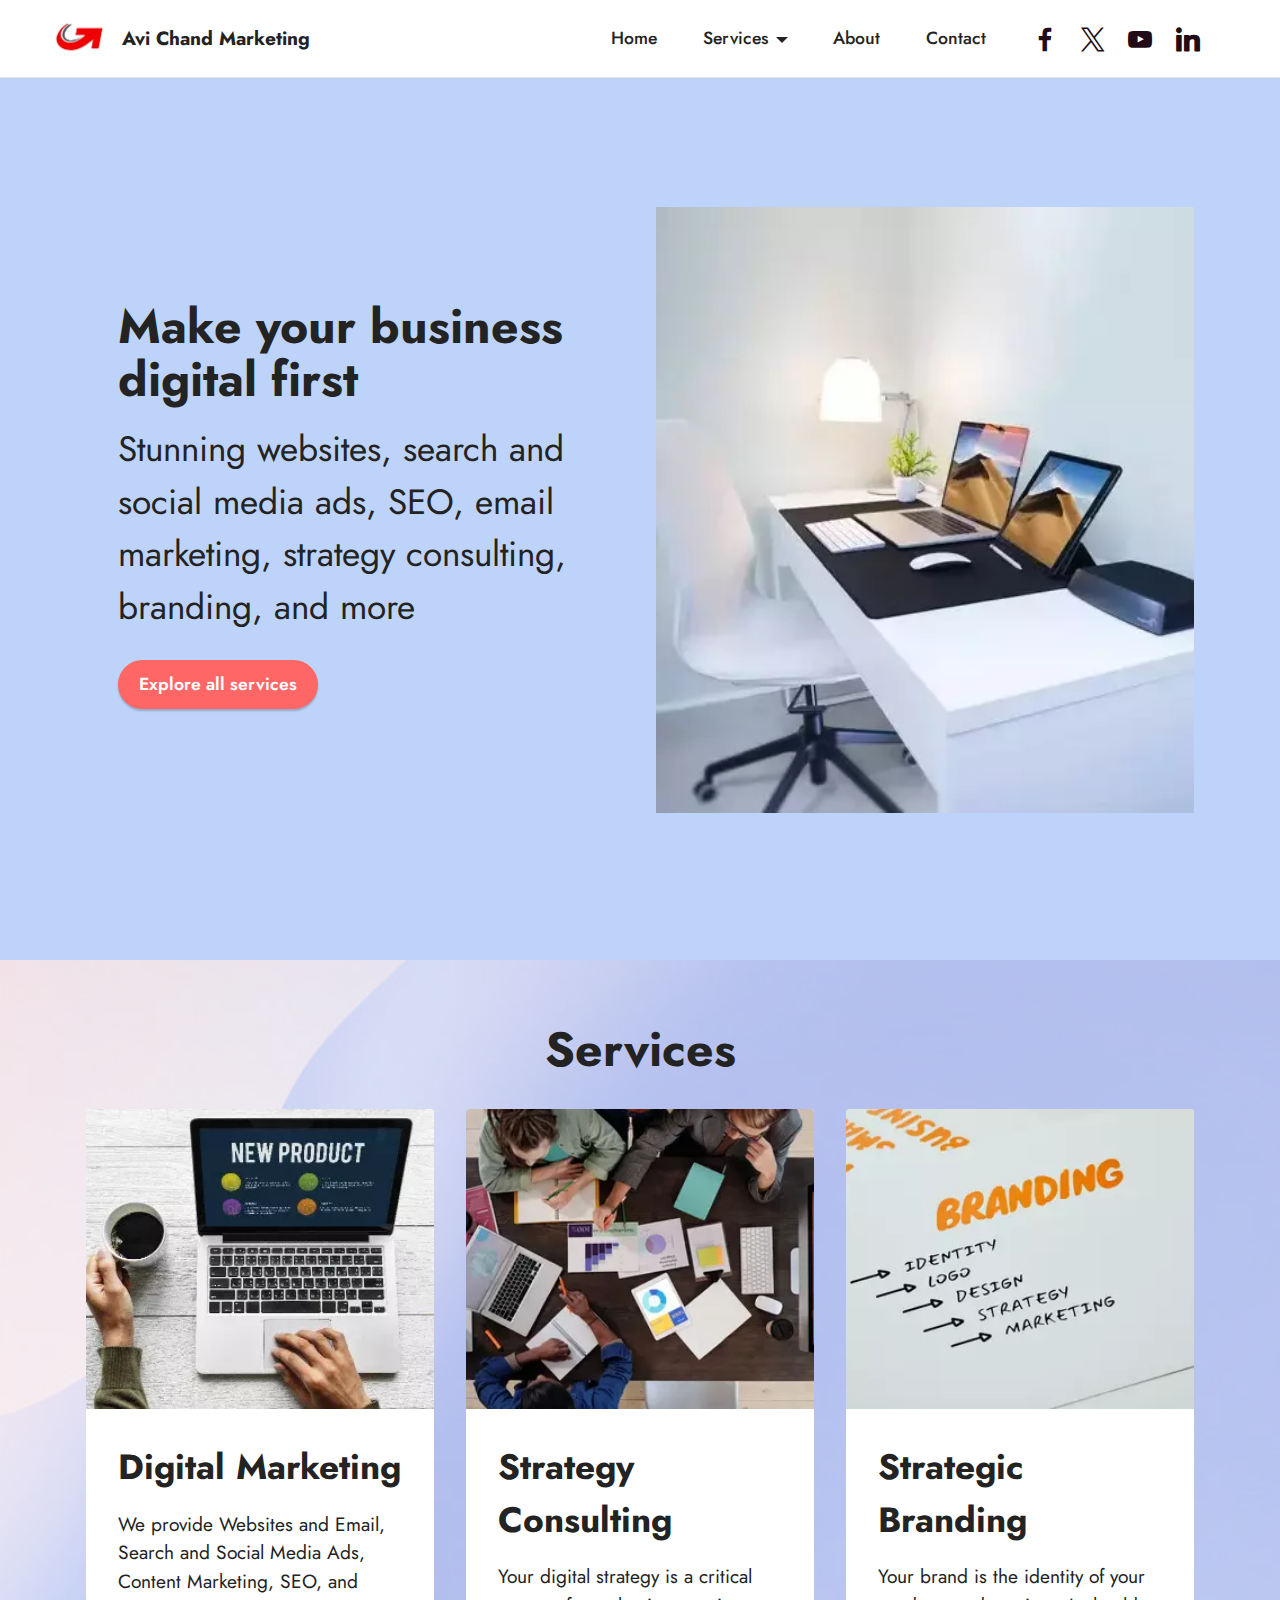
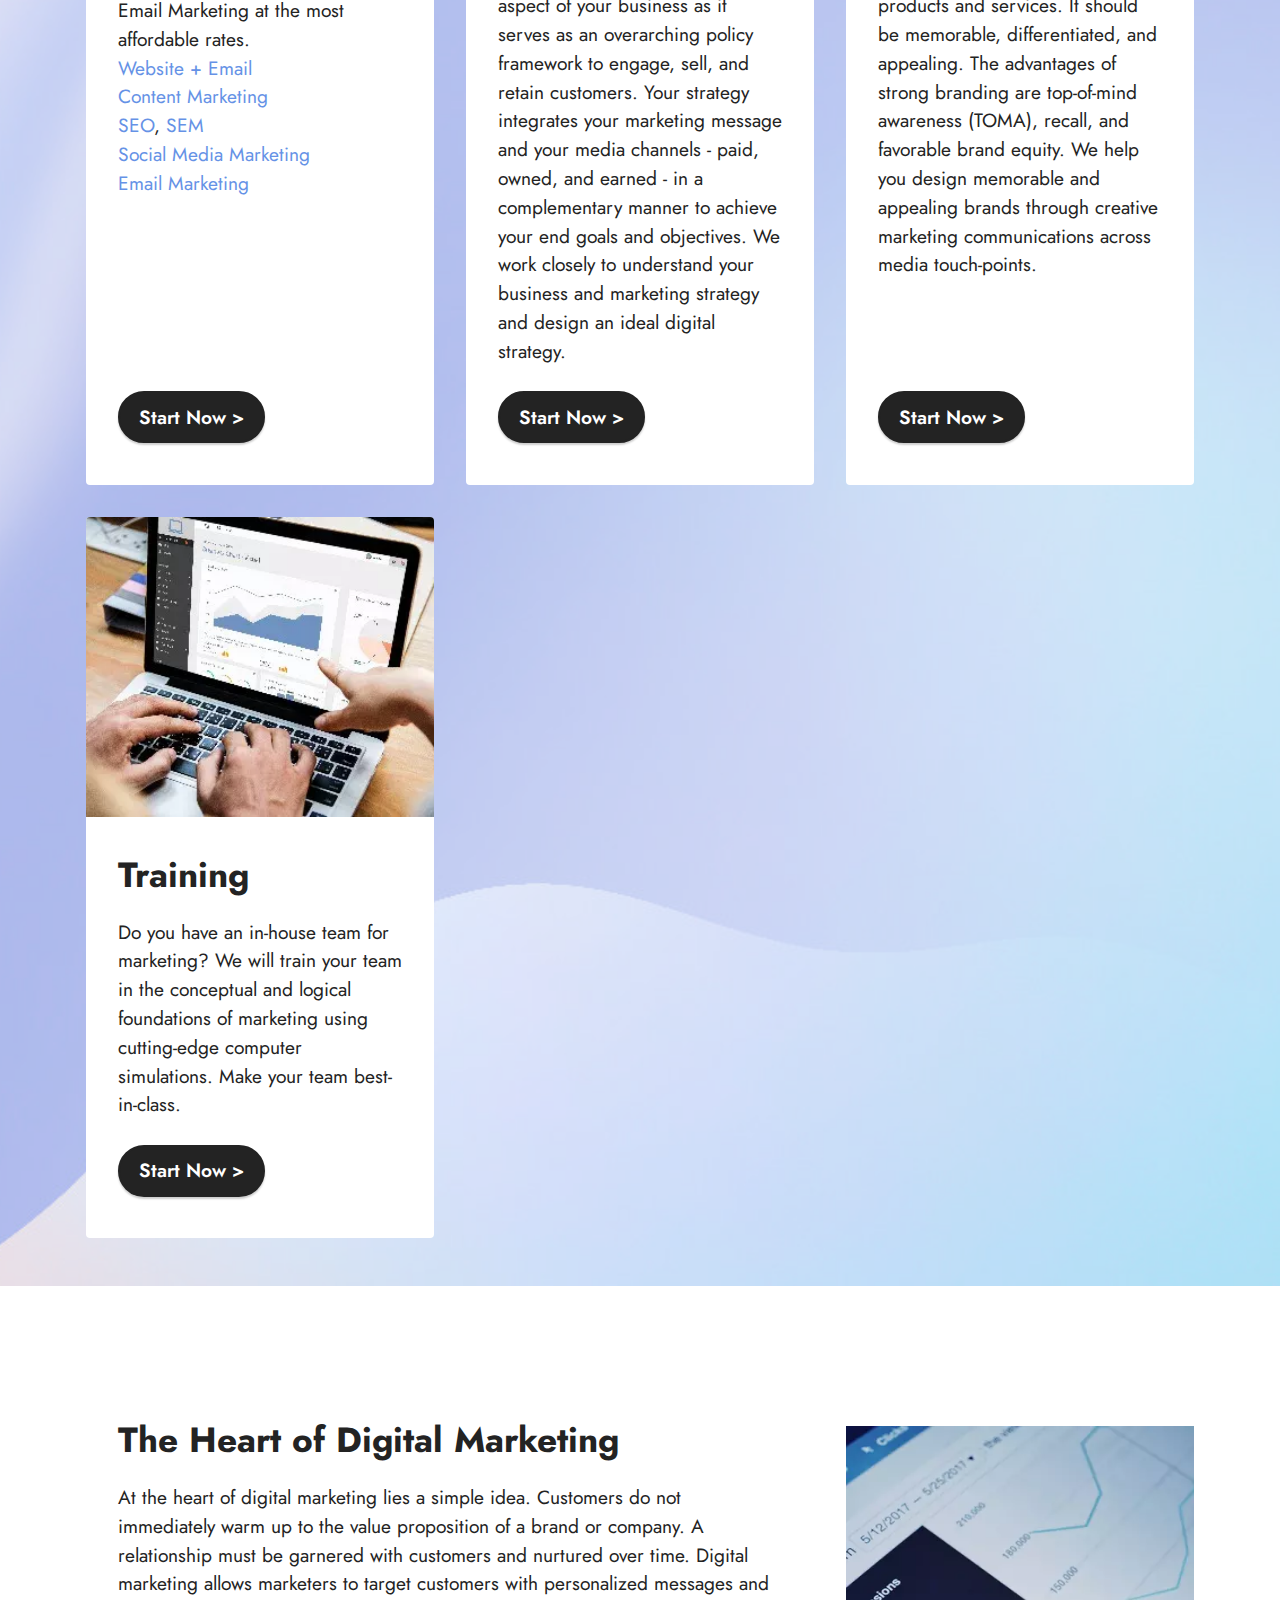
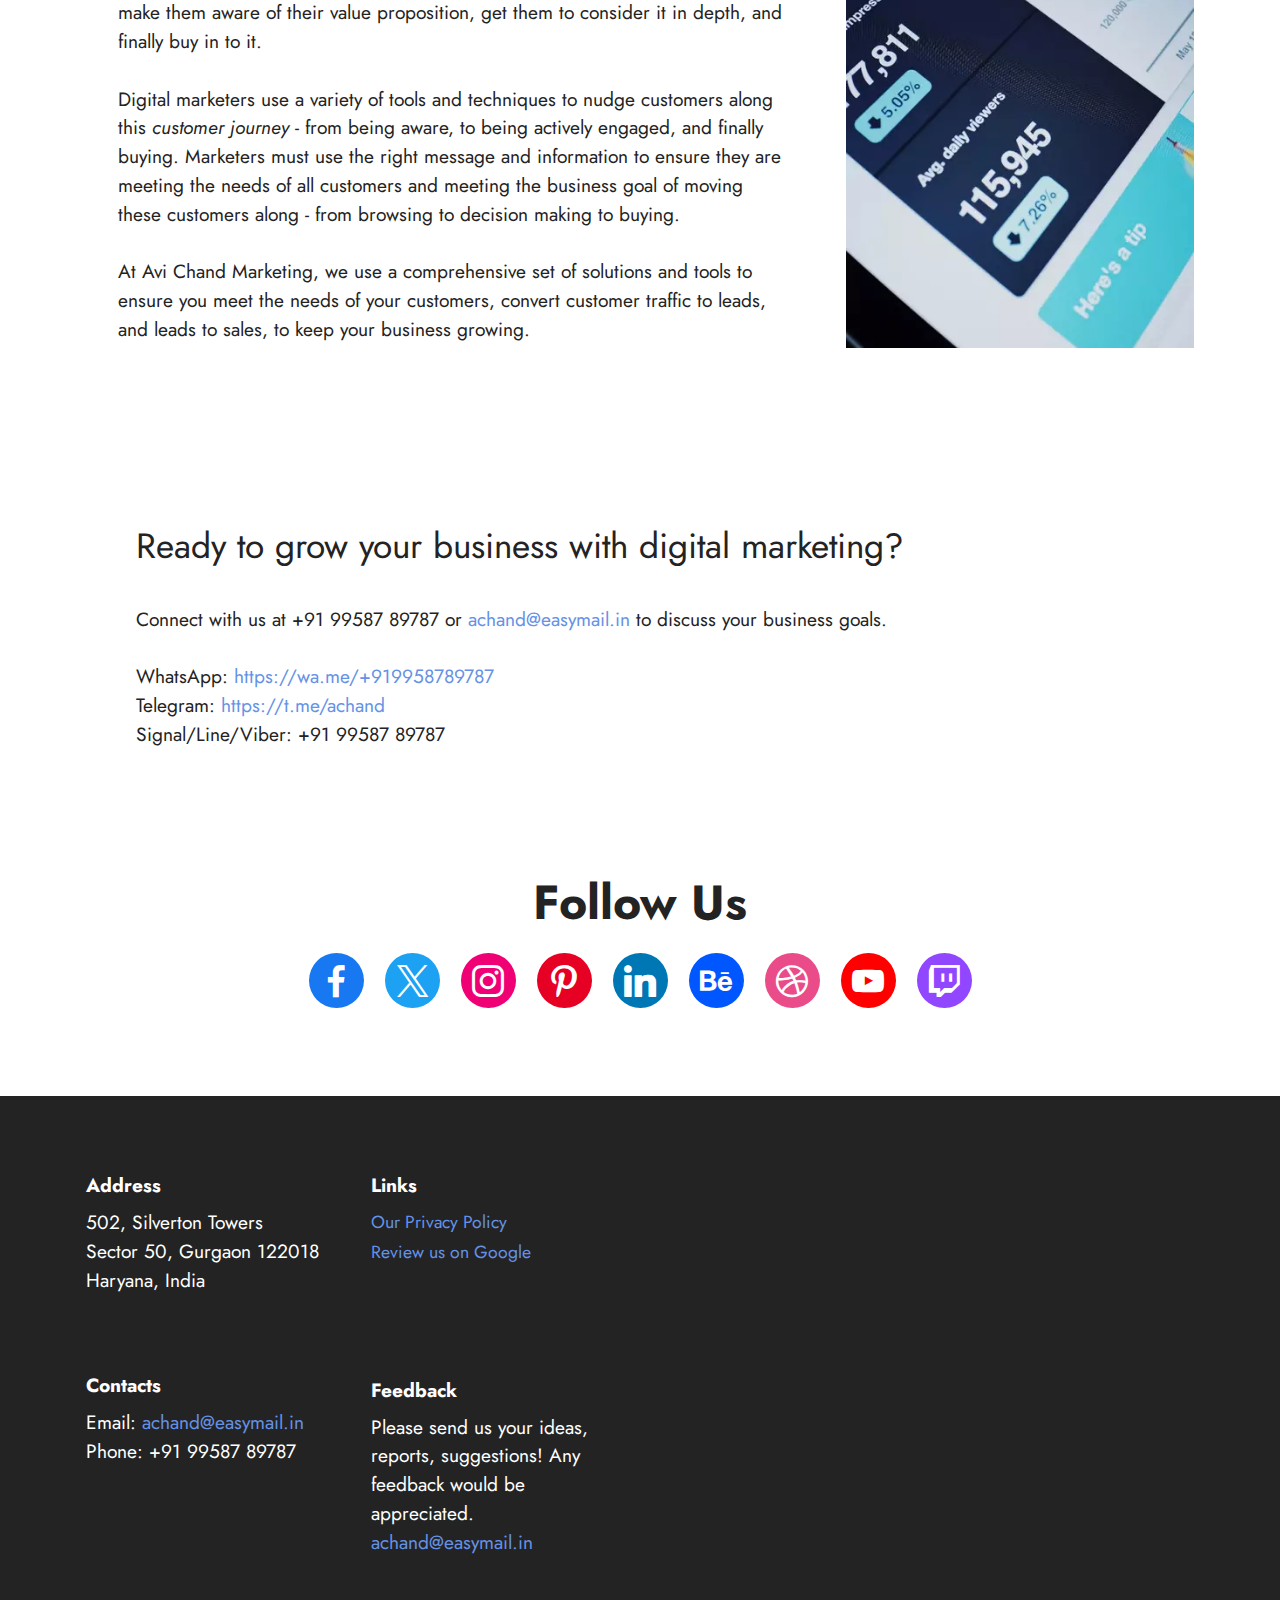
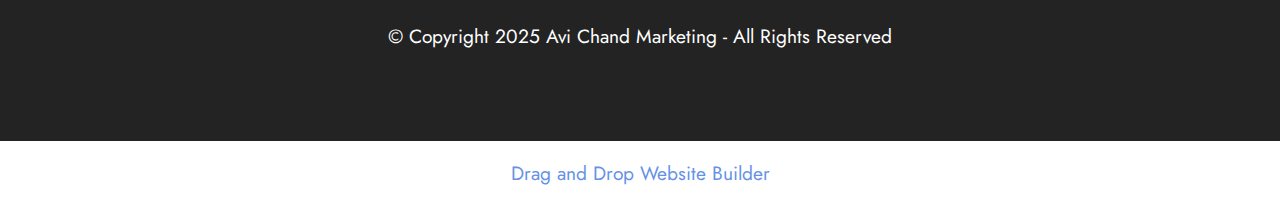
==== commit 97f7519f: "Website Update 20250413 2" ====
--- a/index.html
+++ b/index.html
@@ -19,7 +19,7 @@
   <link rel="stylesheet" href="assets/theme/css/style.css">
   <link rel="preload" href="https://fonts.googleapis.com/css?family=Jost:100,200,300,400,500,600,700,800,900,100i,200i,300i,400i,500i,600i,700i,800i,900i&display=swap" as="style" onload="this.onload=null;this.rel='stylesheet'">
   <noscript><link rel="stylesheet" href="https://fonts.googleapis.com/css?family=Jost:100,200,300,400,500,600,700,800,900,100i,200i,300i,400i,500i,600i,700i,800i,900i&display=swap"></noscript>
-  <link rel="preload" as="style" href="assets/mobirise/css/mbr-additional.css?v=7rQbIP"><link rel="stylesheet" href="assets/mobirise/css/mbr-additional.css?v=7rQbIP" type="text/css">
+  <link rel="preload" as="style" href="assets/mobirise/css/mbr-additional.css?v=GqMgDP"><link rel="stylesheet" href="assets/mobirise/css/mbr-additional.css?v=GqMgDP" type="text/css">
 
   
   
@@ -198,10 +198,9 @@
             <div class="col-md-12 col-lg-10">
                 
                 <h4 class="mbr-section-subtitle mbr-fonts-style mb-4 display-5">Ready to grow your business with digital marketing?</h4>
-                <p class="mbr-text mbr-fonts-style display-7">Connect with us at +91 98100 95026 or <a href="mailto:achand@easymail.in" class="text-primary">achand@easymail.in</a>&nbsp;to discuss your business goals.
+                <p class="mbr-text mbr-fonts-style display-7">Connect with us at +91 99587 89787 or <a href="mailto:achand@easymail.in" class="text-primary">achand@easymail.in</a>&nbsp;to discuss your business goals.
 <br>
-<br>WhatsApp: <a href="https://wa.me/919810095026" class="text-primary">https://wa.me/+919810095026</a><br>Telegram: <a href="https://t.me/achand" class="text-primary" target="_blank">https://t.me/achand</a>
-<br>Skype: <a href="https://cutt.ly/achand" class="text-primary" target="_blank">https://cutt.ly/achand</a><br>ICQ: <a href="https://icq.im/achand" class="text-primary" target="_blank">https://icq.im/achand</a><br>Signal/Line/Viber: +91 98100 95026</p>
+<br>WhatsApp: <a href="https://wa.me/919958789787" class="text-primary">https://wa.me/+919958789787</a><br>Telegram: <a href="https://t.me/achand" class="text-primary" target="_blank">https://t.me/achand</a><br>Signal/Line/Viber: +91 99587 89787</p>
             </div>
         </div>
     </div>
@@ -273,7 +272,7 @@
                 </h5>
                 <p class="mbr-text mbr-fonts-style mb-4 display-7">
                     Email: <a href="mailto:achand@easymail.in" class="text-primary">achand@easymail.in</a><br>
-                    Phone: +91 98100 95026<br><br></p>
+                    Phone: +91 99587 89787<br><br></p>
             </div>
             <div class="col-12 col-md-3 mbr-fonts-style display-7">
                 <h5 class="mbr-section-subtitle mbr-fonts-style mb-2 display-7">
@@ -291,7 +290,7 @@
                     Please send us your ideas, reports, suggestions! Any feedback would be appreciated.<br><a href="mailto:achand@easymail.in" class="text-primary">achand@easymail.in</a></p>
             </div>
             <div class="col-12 col-md-6">
-                <div class="google-map"><iframe frameborder="0" style="border:0" src="https://www.google.com/maps/embed/v1/place?key=AIzaSyDbnCmnHmtigIYiD8jIfeHQv7gW2ANhHD4&amp;q=Silverton Towers, Sector 50, Gurgaon" allowfullscreen=""></iframe></div>
+                <div class="google-map"><iframe frameborder="0" style="border:0" src="https://www.google.com/maps/embed/v1/place?key=AIzaSyAtXm0x23nRCgazjDV2Kl3GTHRP411ougQ&amp;q=Silverton Towers, Sector 50, Gurgaon" allowfullscreen=""></iframe></div>
             </div>
             <div class="col-md-6">
                 
@@ -310,7 +309,7 @@
             </div>
         </div>
     </div>
-</section><section class="display-7" style="padding: 0;align-items: center;justify-content: center;flex-wrap: wrap;    align-content: center;display: flex;position: relative;height: 4rem;"><a href="https://mobiri.se/" style="flex: 1 1;height: 4rem;position: absolute;width: 100%;z-index: 1;"><img alt="" style="height: 4rem;" src="[data-uri]"></a><p style="margin: 0;text-align: center;" class="display-7">&#8204;</p><a style="z-index:1" href="https://mobirise.com">Mobirise.com </a></section><script src="assets/bootstrap/js/bootstrap.bundle.min.js"></script>  <script src="assets/smoothscroll/smooth-scroll.js"></script>  <script src="assets/ytplayer/index.js"></script>  <script src="assets/dropdown/js/navbar-dropdown.js"></script>  <script src="assets/theme/js/script.js"></script>  
+</section><section class="display-7" style="padding: 0;align-items: center;justify-content: center;flex-wrap: wrap;    align-content: center;display: flex;position: relative;height: 4rem;"><a href="https://mobiri.se/" style="flex: 1 1;height: 4rem;position: absolute;width: 100%;z-index: 1;"><img alt="" style="height: 4rem;" src="[data-uri]"></a><p style="margin: 0;text-align: center;" class="display-7">&#8204;</p><a style="z-index:1" href="https://mobirise.com/drag-drop-website-builder.html">Drag and Drop Website Builder</a></section><script src="assets/bootstrap/js/bootstrap.bundle.min.js"></script>  <script src="assets/smoothscroll/smooth-scroll.js"></script>  <script src="assets/ytplayer/index.js"></script>  <script src="assets/dropdown/js/navbar-dropdown.js"></script>  <script src="assets/theme/js/script.js"></script>  
   
   
 </body>
